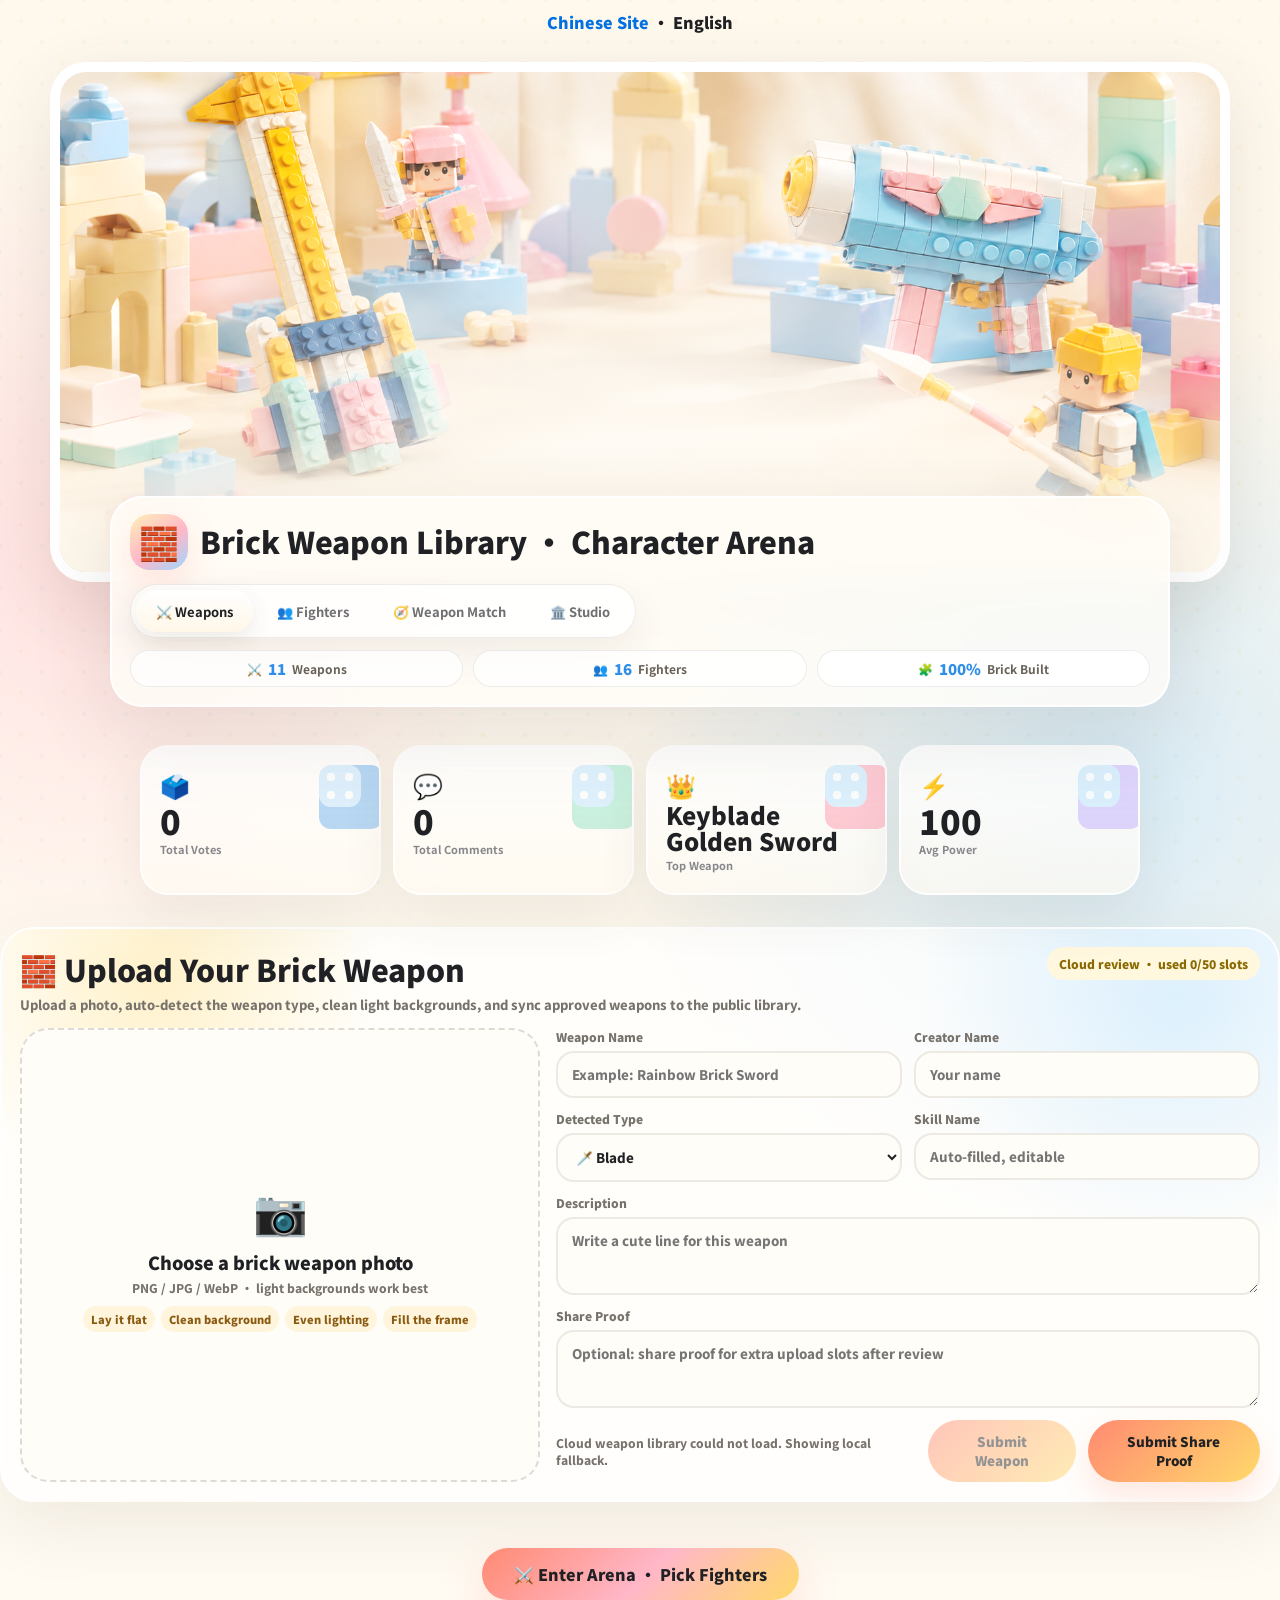
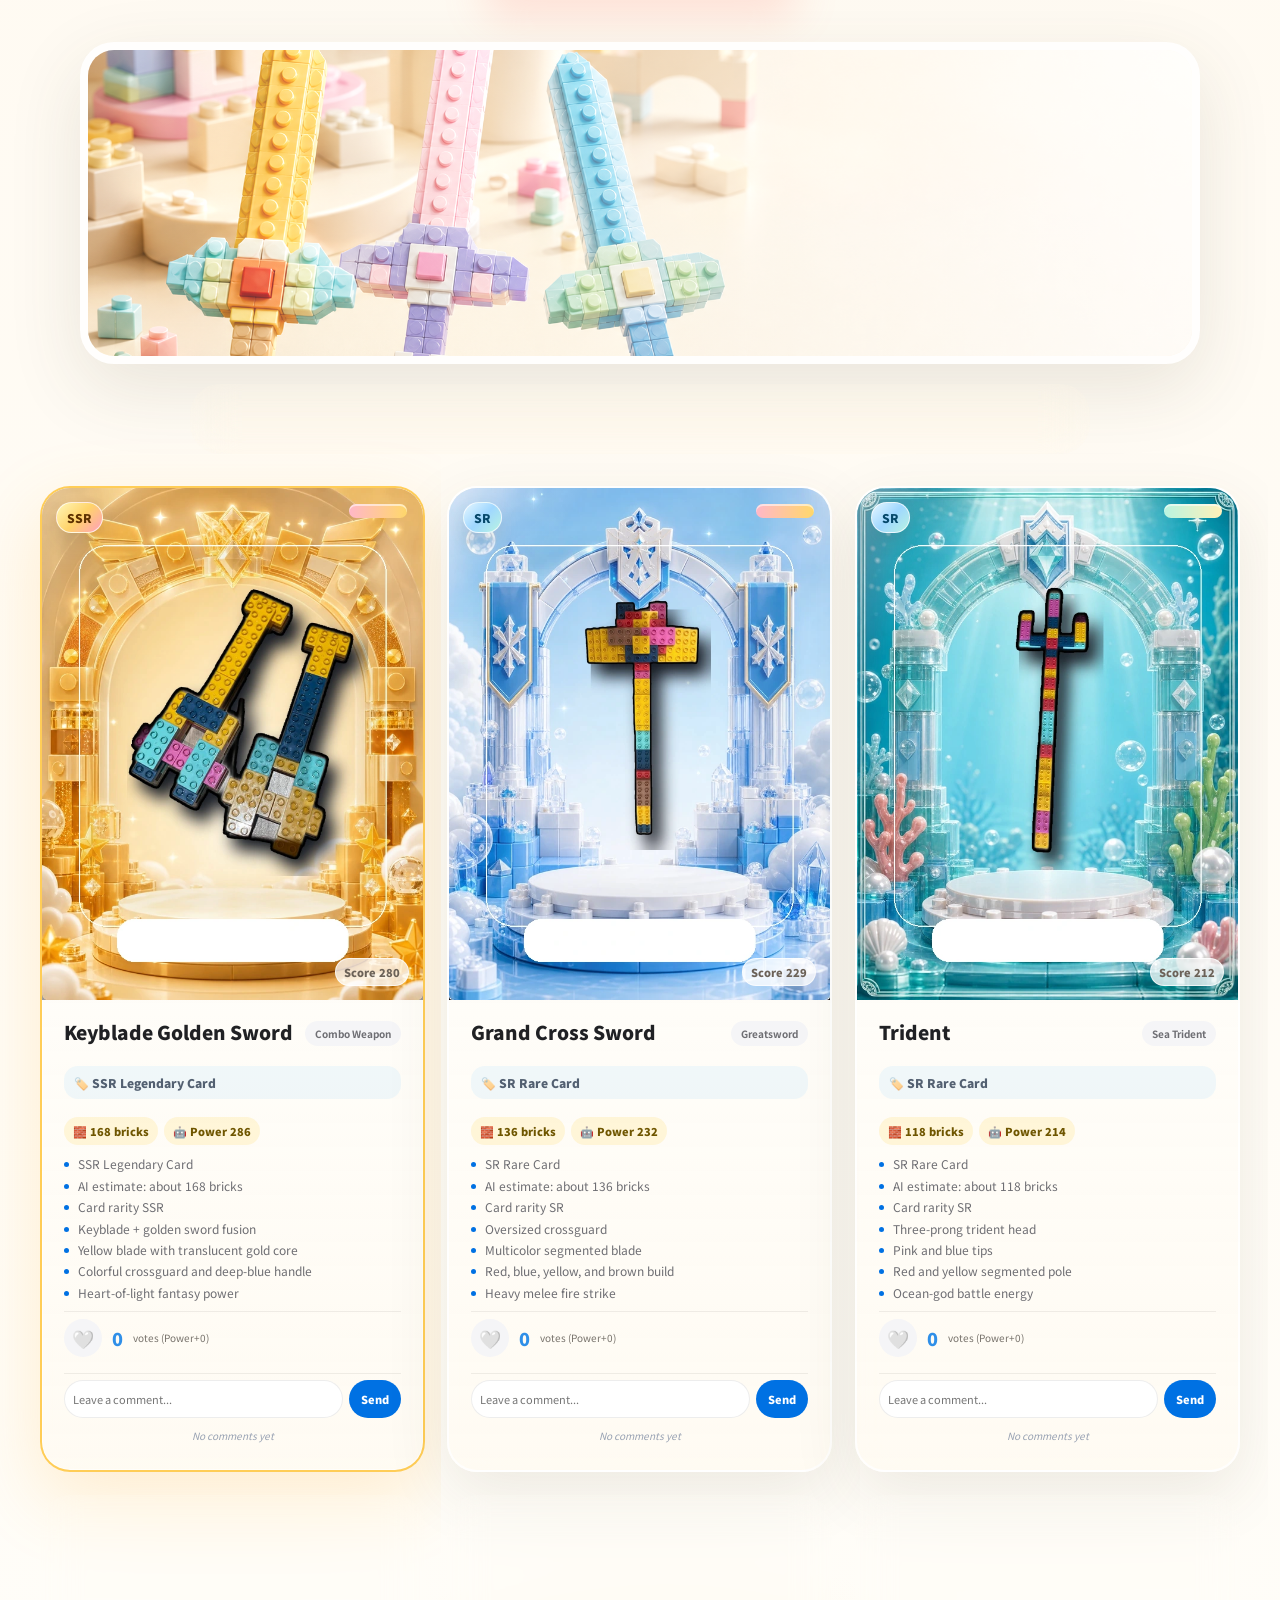
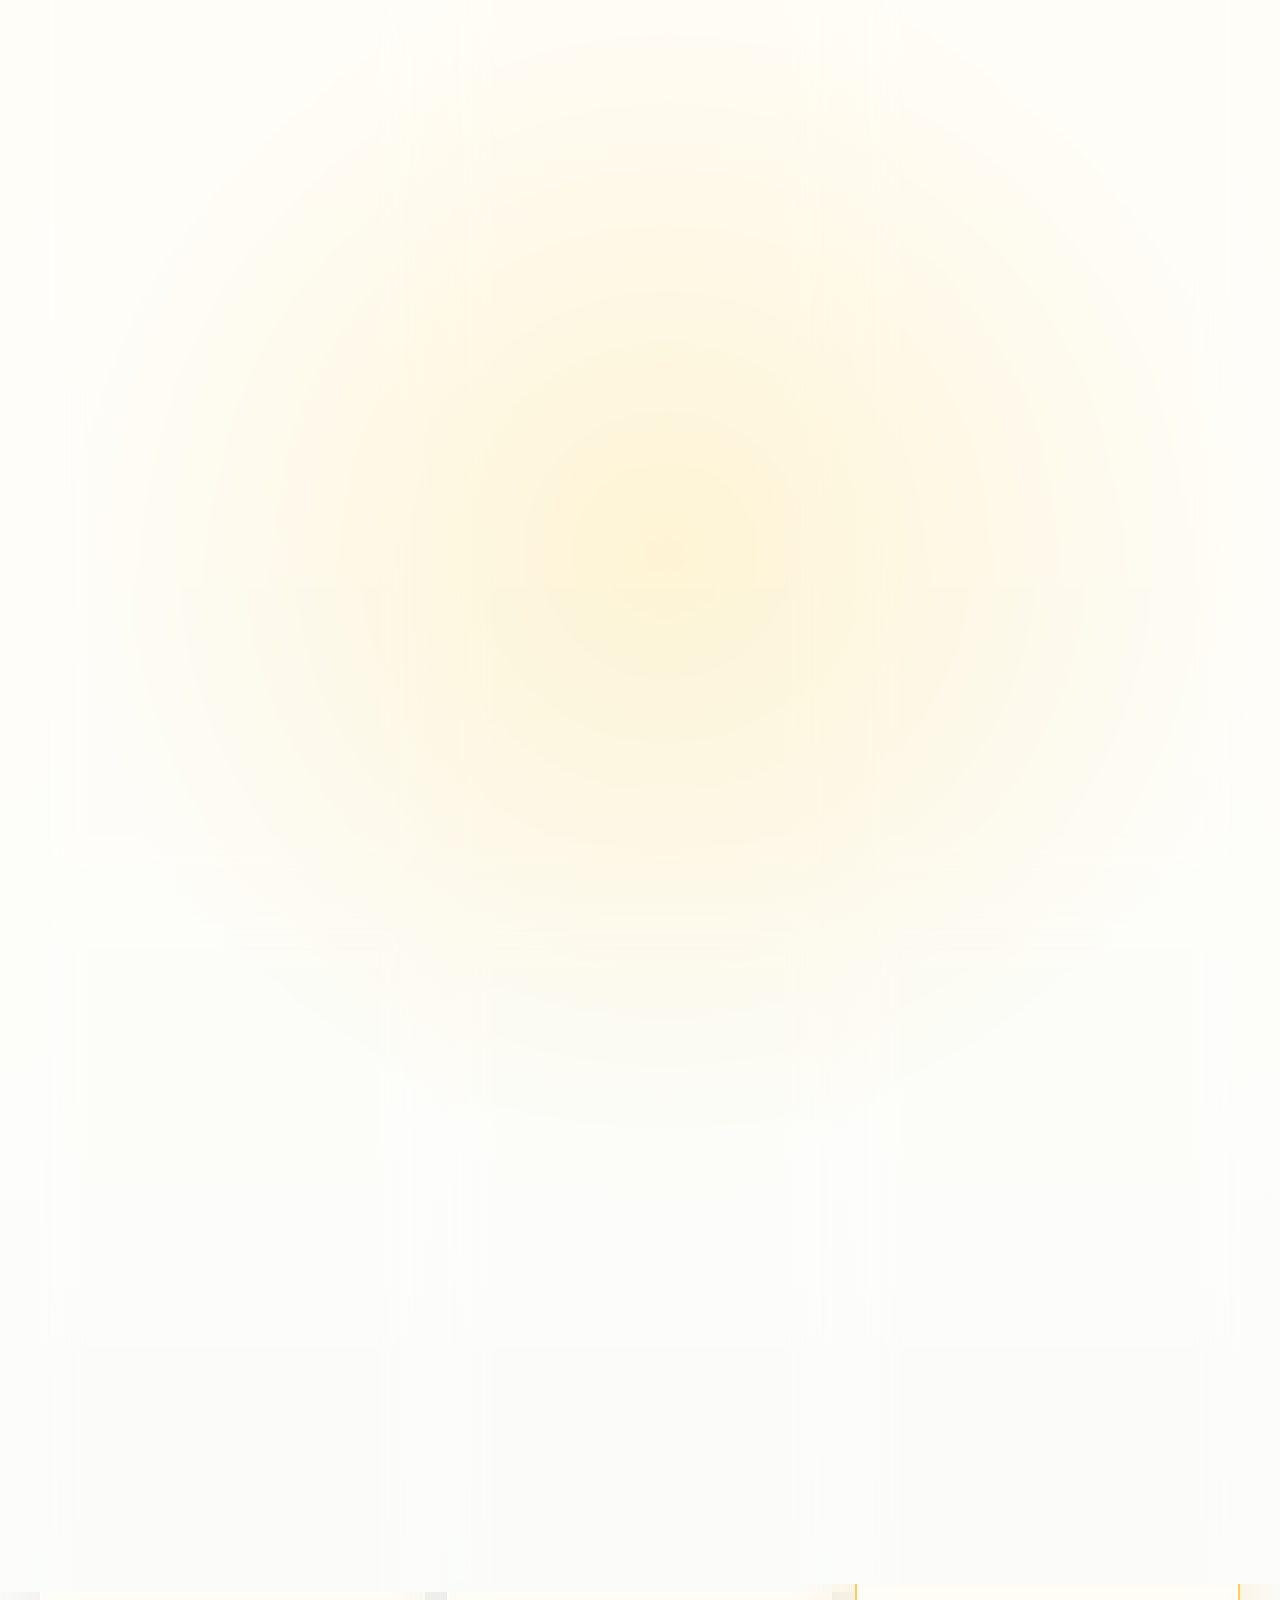
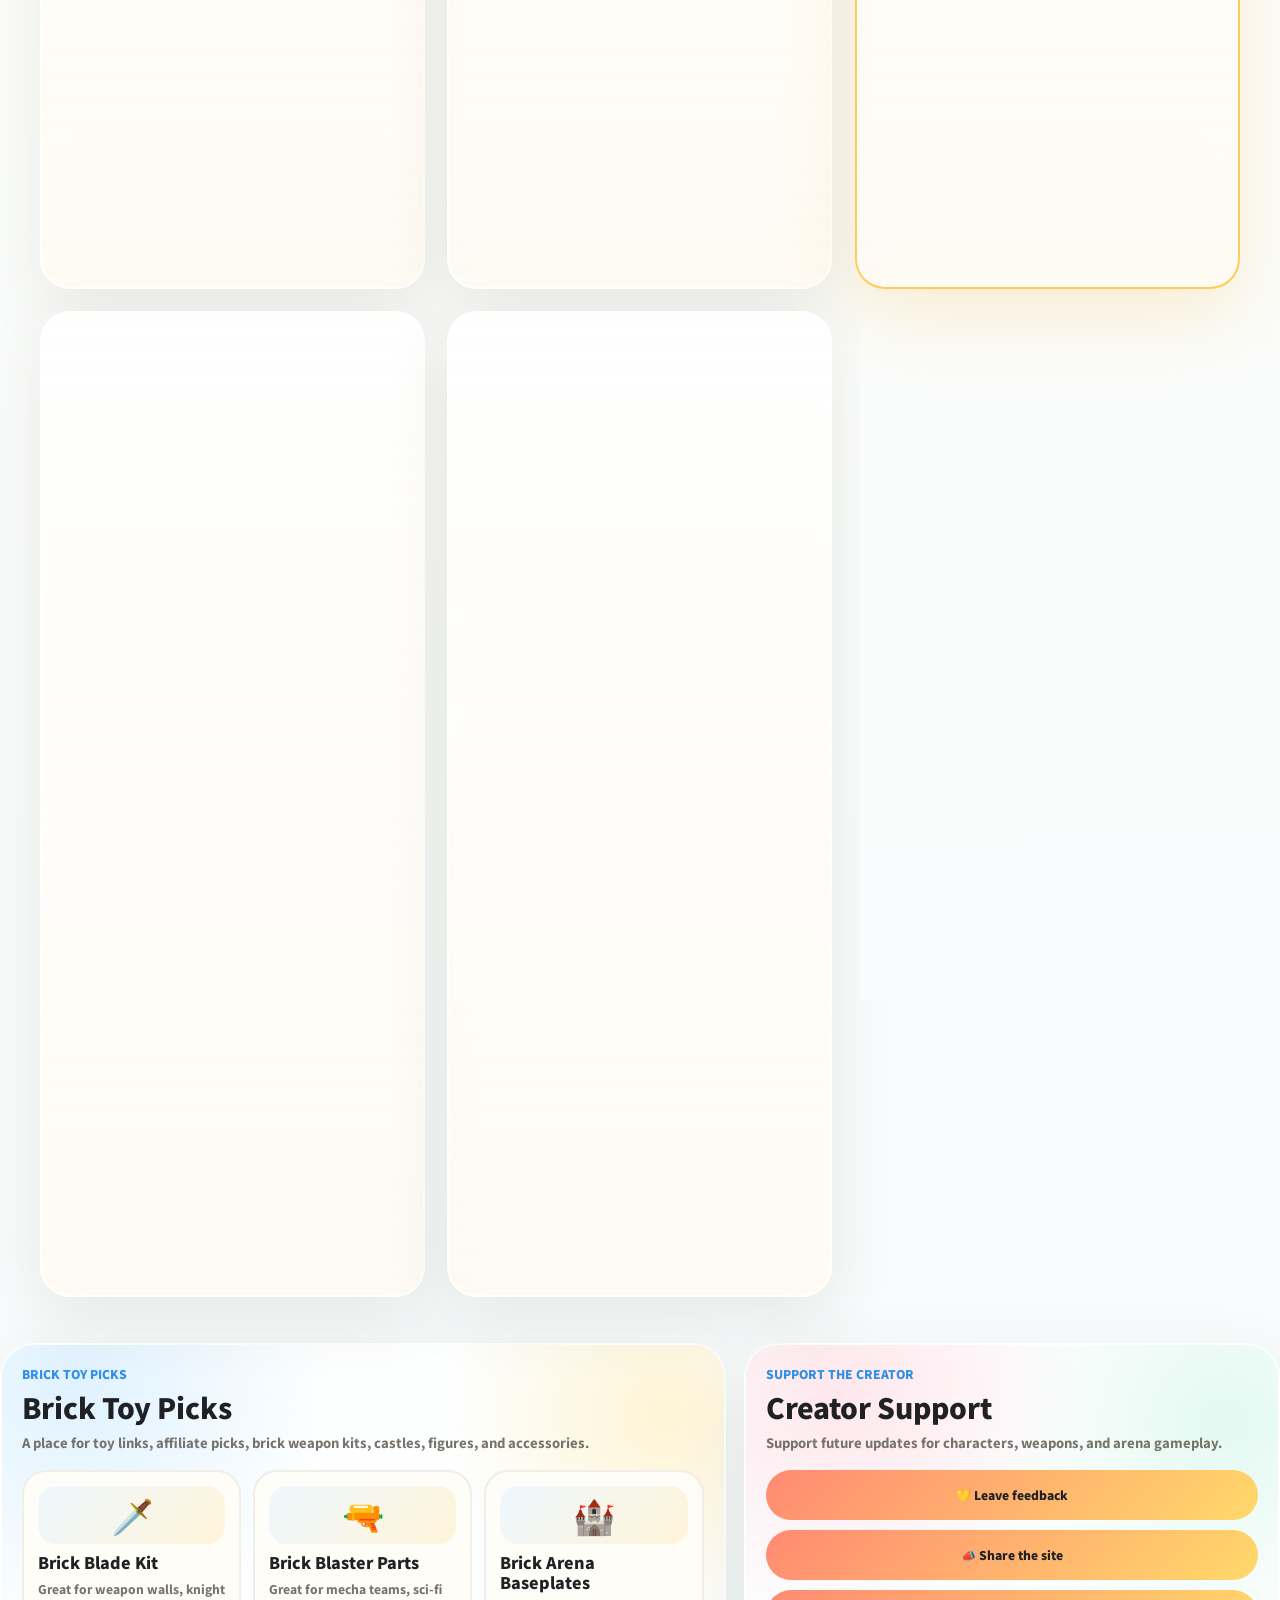
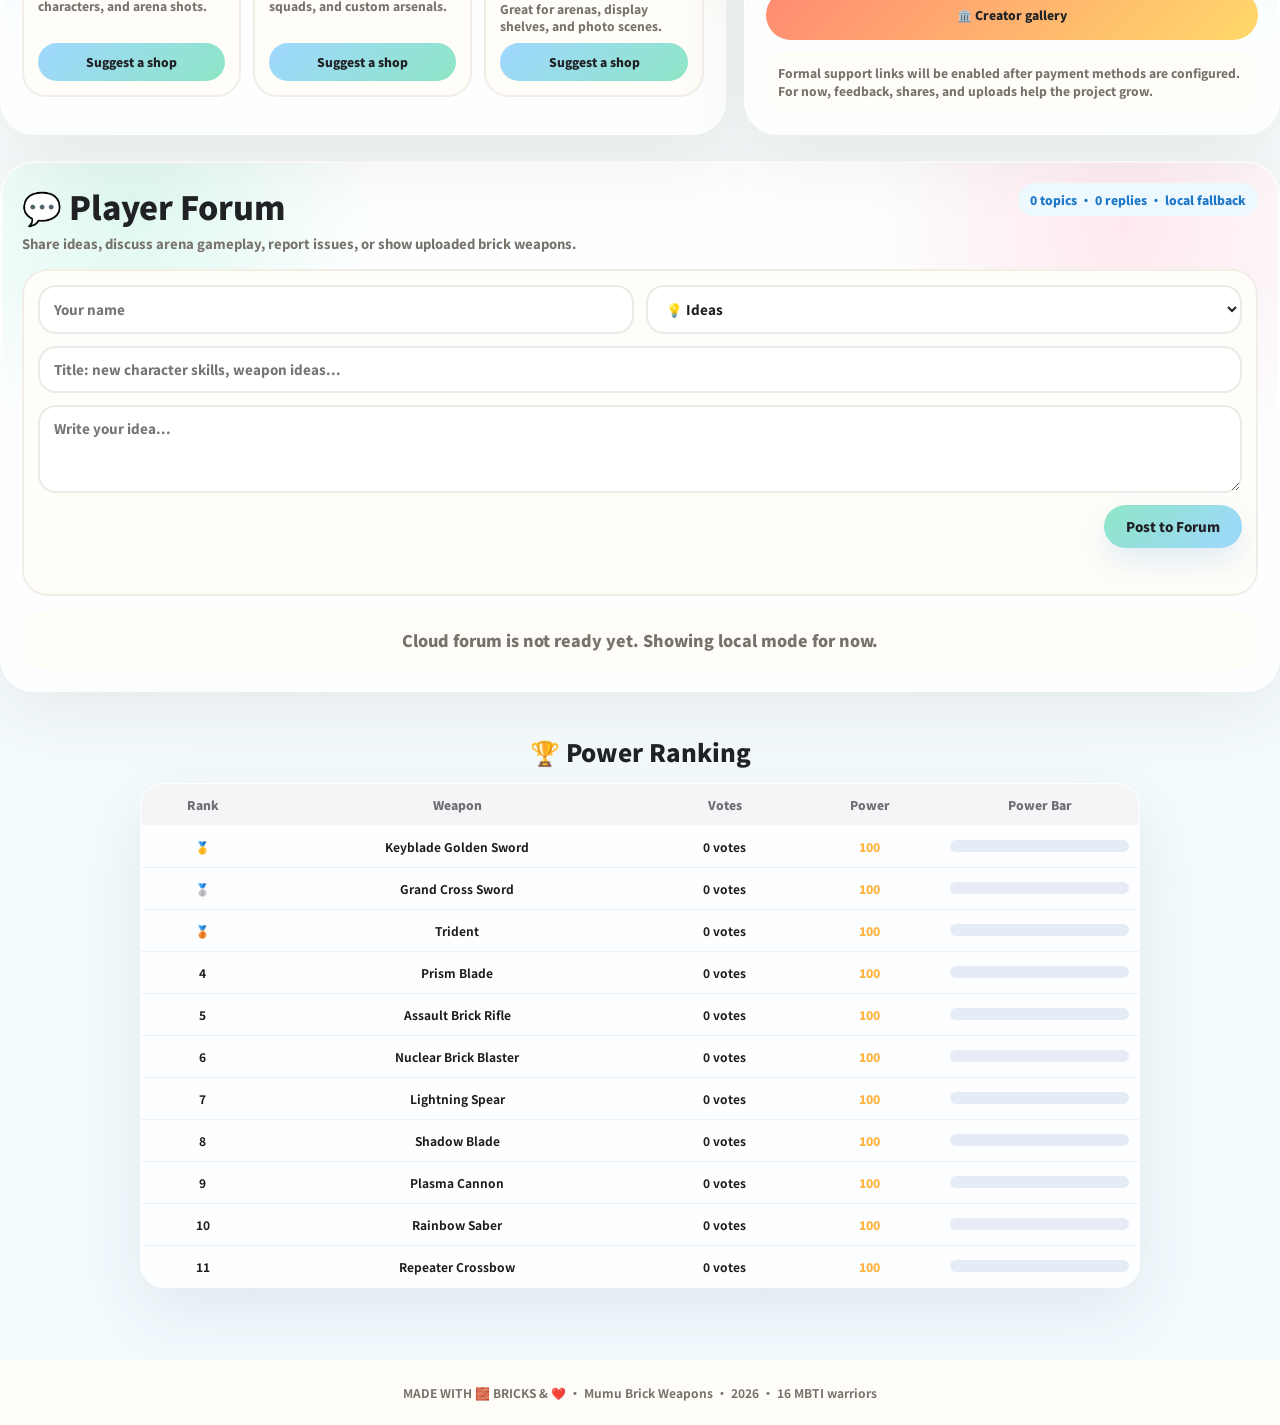
==== en/index.html @ 61227870 "Strengthen preflight and character labels" ====
<!DOCTYPE html>
<html lang="en">
<head>
<meta charset="UTF-8">
<meta name="viewport" content="width=device-width, initial-scale=1.0">
<meta name="description" content="Mumu Brick Weapon Library: cute brick weapons, MBTI fighters, voting, comments, uploads, forum, and toy arena battles.">
<meta name="theme-color" content="#fff8ed">
<title>Mumu Brick Weapons · Character Arena</title>
<style>
@import url('https://fonts.googleapis.com/css2?family=Noto+Sans+SC:wght@400;700;900&display=swap');
:root {
  --bg: #0a0a14;
  --bg2: #12122a;
  --gold: #ffd700;
  --gold2: #ffaa00;
  --red: #e74c3c;
  --blue: #3498db;
  --green: #2ecc71;
  --purple: #9b59b6;
  --orange: #e67e22;
  --teal: #1abc9c;
  --white: #f0f0f0;
  --gray: #888;
  --card-bg: rgba(20,20,50,0.85);
  --card-border: rgba(255,255,255,0.1);
  --brick: #c0392b;
  --brick-light: #e74c3c;
  --neon: 0 0 10px;
}
*{margin:0;padding:0;box-sizing:border-box}
body{font-family:'Noto Sans SC',-apple-system,sans-serif;background:var(--bg);color:var(--white);min-height:100vh;overflow-x:hidden}
body::before{content:'';position:fixed;inset:0;pointer-events:none;z-index:0;background:none;opacity:.12}

/* ===== PARTICLES ===== */
#particles{position:fixed;inset:0;pointer-events:none;z-index:0}
.particle{position:absolute;border-radius:50%;animation:floatUp linear infinite;opacity:0}
@keyframes floatUp{0%{transform:translateY(100vh) scale(0);opacity:0}10%{opacity:0.8}90%{opacity:0.2}100%{transform:translateY(-10vh) scale(1);opacity:0}}

/* ===== HERO BANNER ===== */
.hero-banner{position:relative;width:100%;height:clamp(180px,30vw,400px);overflow:hidden;z-index:5}
.hero-banner::before{content:'';position:absolute;inset:0;background:none;animation:heroZoom 20s ease-in-out infinite alternate}
@keyframes heroZoom{0%{transform:scale(1)}100%{transform:scale(1.05)}}
.hero-overlay{position:absolute;inset:0;background:linear-gradient(180deg,rgba(10,10,20,.3) 0%,rgba(10,10,20,.7) 70%,var(--bg) 100%);pointer-events:none}
.hero-glow{position:absolute;bottom:0;left:0;right:0;height:60px;background:linear-gradient(0deg,rgba(255,215,0,.15),transparent);pointer-events:none}

/* ===== HEADER ===== */
.header{position:relative;z-index:10;background:linear-gradient(180deg,rgba(10,10,20,.85),rgba(10,10,20,.7));border-bottom:3px solid var(--gold);padding:16px 20px 0;backdrop-filter:blur(16px);margin-top:-3px}
.header-top{display:flex;align-items:center;justify-content:space-between;flex-wrap:wrap;gap:12px;max-width:1200px;margin:0 auto}
.logo{display:flex;align-items:center;gap:10px}
.logo-icon{font-size:32px;animation:bounce 2s ease-in-out infinite}
@keyframes bounce{0%,100%{transform:translateY(0)}50%{transform:translateY(-6px)}}
.logo h1{font-size:clamp(18px,3vw,26px);font-weight:900;background:linear-gradient(135deg,var(--gold),#fff,var(--gold2));-webkit-background-clip:text;-webkit-text-fill-color:transparent;text-shadow:none;letter-spacing:1px}
.nav-tabs{display:flex;gap:4px}
.nav-tab{padding:8px 18px;border:2px solid transparent;border-radius:6px 6px 0 0;background:none;color:#888;font-family:inherit;font-weight:700;font-size:13px;cursor:pointer;transition:all .2s}
.nav-tab:hover{color:var(--white);border-color:rgba(255,255,255,.15)}
.nav-tab.active{color:var(--gold);border-color:var(--gold);border-bottom-color:transparent;background:rgba(255,215,0,.05)}

/* ===== STATS BAR ===== */
.stats-bar{display:flex;justify-content:center;gap:24px;padding:10px 20px 14px;flex-wrap:wrap;max-width:1200px;margin:0 auto}
.stat-item{display:flex;align-items:center;gap:6px;font-size:12px;font-weight:700;color:#aaa}
.stat-val{color:var(--gold);font-size:15px;font-weight:900}

/* ===== SECTION HEADERS ===== */
.section-header{text-align:center;padding:28px 20px 8px;position:relative;z-index:1}
.card-showcase.card-bg-art{
  background-position:center;
  background-size:cover;
  background-repeat:no-repeat;
}
.section-header h2{font-size:clamp(20px,3vw,28px);font-weight:900;color:var(--white);letter-spacing:2px}
.section-header .divider{width:60px;height:3px;background:var(--gold);margin:10px auto 0;border-radius:2px}
.section-header .sub{font-size:13px;color:#888;margin-top:6px}

/* ===== GRID LAYOUTS ===== */
.grid-container{display:grid;grid-template-columns:repeat(auto-fill,minmax(320px,1fr));gap:24px;padding:20px;max-width:1400px;margin:0 auto;position:relative;z-index:1}
.char-grid{grid-template-columns:repeat(auto-fill,minmax(200px,1fr));gap:16px;padding:20px;max-width:1400px;margin:0 auto;position:relative;z-index:1}

/* ===== WEAPON CARD ===== */
.weapon-card{background:var(--card-bg);border:1px solid var(--card-border);border-radius:12px;overflow:hidden;transition:all .3s;cursor:pointer;position:relative;backdrop-filter:blur(10px)}
.weapon-card:hover{transform:translateY(-6px);box-shadow:0 12px 40px rgba(0,0,0,.4),0 0 20px rgba(255,215,0,.1);border-color:rgba(255,215,0,.3)}
.weapon-card::before{content:'';position:absolute;inset:0;border-radius:12px;opacity:0;transition:opacity .4s;pointer-events:none;z-index:-1}
.weapon-card:hover::before{opacity:1}
.wc-glow-fire::before{box-shadow:0 0 40px rgba(255,100,0,.3)}
.wc-glow-ice::before{box-shadow:0 0 40px rgba(0,150,255,.3)}
.wc-glow-thunder::before{box-shadow:0 0 40px rgba(255,255,0,.3)}
.wc-glow-light::before{box-shadow:0 0 40px rgba(255,255,255,.25)}
.wc-glow-nuclear::before{box-shadow:0 0 40px rgba(0,255,100,.3)}
.wc-glow-plasma::before{box-shadow:0 0 40px rgba(0,255,100,.25)}
.wc-glow-dark::before{box-shadow:0 0 40px rgba(150,0,255,.3)}
.wc-glow-rainbow::before{box-shadow:0 0 40px rgba(255,0,0,.2),0 0 60px rgba(255,165,0,.2),0 0 80px rgba(0,255,0,.2)}

.card-showcase{background:linear-gradient(135deg,#0d0d2b,#141428,#0d0d2b);display:flex;align-items:center;justify-content:center;padding:24px;min-height:240px;position:relative;overflow:hidden}
.card-showcase img{max-width:140px;max-height:200px;object-fit:contain;filter:drop-shadow(0 0 15px rgba(255,255,255,.2));transition:all .4s;position:relative;z-index:2}
.weapon-card:hover .card-showcase img{filter:drop-shadow(0 0 25px rgba(255,215,0,.5)) brightness(1.15);transform:scale(1.05)}
.skill-fx{position:absolute;inset:0;pointer-events:none;z-index:3;opacity:0;transition:opacity .3s}
.weapon-card:hover .skill-fx{opacity:1}
.fx-slash{position:absolute;width:100px;height:6px;background:linear-gradient(90deg,transparent,#ff4444,#ffaa00,#ff4444,transparent);border-radius:3px;filter:blur(2px);top:45%;left:35%;animation:slashFX .6s ease-out infinite}
@keyframes slashFX{0%{opacity:0;transform:scaleX(0) rotate(-30deg)}50%{opacity:1;transform:scaleX(1.5) rotate(0deg)}100%{opacity:0;transform:scaleX(1) rotate(20deg)}}
.fx-bullet{position:absolute;width:25px;height:3px;background:linear-gradient(90deg,transparent,#ff4444,#fff);border-radius:2px;filter:blur(1px);top:48%;left:30%;animation:bulletFX .4s ease-out infinite}
@keyframes bulletFX{0%{opacity:1;transform:translateX(0)}100%{opacity:0;transform:translateX(100px)}}
.fx-wave{position:absolute;width:60px;height:60px;border:2px solid rgba(0,150,255,.5);border-radius:50%;top:40%;left:38%;animation:waveFX 1s ease-out infinite}
@keyframes waveFX{0%{opacity:.8;transform:scale(.3)}100%{opacity:0;transform:scale(2)}}
.fx-nuke{position:absolute;width:40px;height:40px;background:radial-gradient(circle,rgba(0,255,0,.6),transparent);border-radius:50%;top:42%;left:40%;animation:nukeFX 1.2s ease-out infinite}
@keyframes nukeFX{0%{opacity:1;transform:scale(.2)}100%{opacity:0;transform:scale(3.5)}}
.fx-lightning{position:absolute;width:2px;height:50px;background:linear-gradient(to bottom,#ff0,#fff);border-radius:1px;filter:blur(1px) drop-shadow(0 0 6px #ff0);top:30%;left:48%;animation:lightFX .3s ease-out infinite}
@keyframes lightFX{0%{opacity:0;transform:scaleY(0)}50%{opacity:1;transform:scaleY(1.3)}100%{opacity:0;transform:scaleY(.5) translateY(20px)}}

.card-info{padding:14px 16px;display:flex;flex-direction:column;gap:6px}
.card-name-row{display:flex;align-items:center;gap:8px}
.card-name{font-size:17px;font-weight:900;color:var(--white)}
.type-badge{font-size:10px;padding:2px 8px;border-radius:4px;font-weight:700;border:1px solid rgba(255,255,255,.15)}
.badge-sword{background:rgba(231,76,60,.2);color:#e74c3c}
.badge-gun{background:rgba(52,152,219,.2);color:#3498db}
.badge-spear{background:rgba(230,126,34,.2);color:#e67e22}
.card-features{list-style:none;display:flex;flex-direction:column;gap:2px}
.card-features li{font-size:11px;color:#999;padding-left:14px;position:relative}
.card-features li::before{content:'◆';position:absolute;left:0;color:var(--gold);font-size:6px;top:4px}

.vote-section{display:flex;align-items:center;gap:10px;padding:6px 0;border-top:1px solid rgba(255,255,255,.06)}
.vote-btn{width:38px;height:38px;border:2px solid rgba(255,255,255,.2);background:rgba(255,255,255,.03);border-radius:8px;cursor:pointer;font-size:18px;display:flex;align-items:center;justify-content:center;transition:all .2s}
.vote-btn:hover{background:rgba(231,76,60,.3);border-color:#e74c3c;transform:scale(1.1)}
.vote-btn.voted{background:rgba(231,76,60,.4);border-color:#e74c3c}
.vote-count{font-weight:900;font-size:18px;color:var(--gold)}
.vote-label{font-size:10px;color:#666}
.comment-section{display:flex;flex-direction:column;gap:5px;border-top:1px solid rgba(255,255,255,.06);padding-top:6px}
.comment-input-wrap{display:flex;gap:6px}
.comment-input{flex:1;padding:5px 8px;background:rgba(255,255,255,.05);border:1px solid rgba(255,255,255,.1);border-radius:6px;color:var(--white);font-family:inherit;font-size:11px;outline:none}
.comment-input:focus{border-color:var(--gold)}
.comment-submit{padding:5px 12px;background:var(--gold);border:none;border-radius:6px;cursor:pointer;font-weight:900;font-size:11px;font-family:inherit;color:#1a1a1a}
.comment-submit:hover{background:#ffe44d}
.comment-list{max-height:80px;overflow-y:auto;display:flex;flex-direction:column;gap:3px}
.comment-item{font-size:10px;padding:3px 7px;background:rgba(255,255,255,.03);border-radius:4px;color:#aaa;line-height:1.4}
.no-comments{font-size:10px;color:#444;text-align:center;padding:5px;font-style:italic}

/* ===== CHARACTER CARD ===== */
.char-card{background:var(--card-bg);border:1px solid var(--card-border);border-radius:12px;padding:0;overflow:hidden;transition:all .3s;cursor:pointer;position:relative;backdrop-filter:blur(10px);display:flex;flex-direction:column;align-items:center}
.char-card:hover{transform:translateY(-6px);box-shadow:0 12px 40px rgba(0,0,0,.4);border-color:var(--gold)}
.char-card.selected{border-color:var(--gold);box-shadow:0 0 20px rgba(255,215,0,.3);background:rgba(30,30,60,.9)}
.char-card .char-avatar{width:100%;padding:20px 16px 12px;display:flex;align-items:center;justify-content:center;background:linear-gradient(180deg,rgba(255,255,255,.02),transparent)}
.char-card .char-avatar svg{width:90px;height:110px;filter:drop-shadow(0 4px 12px rgba(0,0,0,.5))}
.char-card .char-info{padding:0 14px 14px;text-align:center;width:100%}
.char-card .char-name{font-size:16px;font-weight:900;color:var(--white)}
.char-card .char-type{font-size:10px;color:var(--gold);font-weight:700;margin-top:2px}
.char-card .char-trait{font-size:10px;color:#888;margin-top:4px;line-height:1.4}
.char-card .char-stats{display:flex;gap:8px;justify-content:center;margin-top:8px}
.char-stat-mini{font-size:10px;color:#aaa;background:rgba(255,255,255,.03);padding:2px 8px;border-radius:4px}

/* ===== SELECTION OVERLAY ===== */
.selection-overlay{display:none;position:fixed;inset:0;background:rgba(0,0,0,.92);z-index:200;flex-direction:column;align-items:center;padding:20px;overflow-y:auto}
.selection-overlay.active{display:flex}
.sel-header{text-align:center;padding:30px 0 20px}
.sel-header h2{font-size:clamp(22px,4vw,32px);font-weight:900;color:var(--gold);letter-spacing:3px}
.sel-header p{color:#888;font-size:13px;margin-top:6px}
.sel-grid{display:grid;grid-template-columns:repeat(4,1fr);gap:14px;max-width:900px;width:100%;margin:0 auto}
.sel-char-card{background:rgba(20,20,50,.8);border:2px solid rgba(255,255,255,.08);border-radius:10px;padding:14px 10px;text-align:center;cursor:pointer;transition:all .25s;display:flex;flex-direction:column;align-items:center;gap:6px}
.sel-char-card:hover{border-color:rgba(255,215,0,.5);background:rgba(30,30,60,.9);transform:scale(1.03)}
.sel-char-card.picked{border-color:var(--gold);box-shadow:0 0 15px rgba(255,215,0,.25);background:rgba(40,40,70,.95);position:relative}
.sel-char-card.picked::after{content:'✓';position:absolute;top:6px;right:8px;color:var(--gold);font-size:18px;font-weight:900}
.sel-char-card.p1{border-color:#e74c3c;box-shadow:0 0 15px rgba(231,76,60,.3)}
.sel-char-card.p2{border-color:#3498db;box-shadow:0 0 15px rgba(52,152,219,.3)}
.sel-char-card svg{width:60px;height:75px}
.sel-char-name{font-size:13px;font-weight:900;color:var(--white)}
.sel-char-type{font-size:9px;color:var(--gold)}
.sel-selected{display:flex;gap:20px;align-items:center;justify-content:center;padding:20px;flex-wrap:wrap}
.sel-pick{display:flex;flex-direction:column;align-items:center;gap:6px;padding:12px 20px;background:rgba(20,20,50,.8);border:2px dashed rgba(255,255,255,.1);border-radius:10px;min-width:130px}
.sel-pick.filled{border-style:solid;border-color:var(--gold)}
.sel-pick .pick-label{font-size:11px;color:#888;font-weight:700}
.sel-pick .pick-name{font-size:15px;font-weight:900;color:var(--gold)}
.battle-start-btn{padding:14px 40px;background:linear-gradient(135deg,#e74c3c,#c0392b);color:#fff;border:2px solid var(--gold);border-radius:10px;font-family:inherit;font-weight:900;font-size:16px;cursor:pointer;letter-spacing:2px;transition:all .3s;display:none;margin:16px 0}
.battle-start-btn:hover{transform:scale(1.05);box-shadow:0 0 30px rgba(231,76,60,.4)}
.battle-start-btn.ready{display:inline-block;animation:pulseBtn 2s ease-in-out infinite}
@keyframes pulseBtn{0%,100%{box-shadow:0 0 10px rgba(231,76,60,.3)}50%{box-shadow:0 0 30px rgba(231,76,60,.6)}}

/* ===== ARENA ===== */
.arena{display:none;position:fixed;inset:0;background:none center/cover no-repeat;z-index:300;flex-direction:column;align-items:center;justify-content:center;padding:20px}
.arena.active{display:flex}
.arena-close{position:absolute;top:16px;right:24px;font-size:36px;color:#fff;cursor:pointer;z-index:301;font-weight:900;opacity:.6;transition:opacity .2s;background:transparent;border:0;padding:4px;line-height:1}
.arena-close:hover{opacity:1}
.arena-ground{position:absolute;bottom:0;left:0;right:0;height:35%;background:linear-gradient(0deg,rgba(30,30,10,.4),transparent);pointer-events:none}
.arena-ground::before{content:'';position:absolute;bottom:0;left:0;right:0;height:2px;background:linear-gradient(90deg,transparent,rgba(255,215,0,.3),transparent)}
.arena-title{font-size:clamp(20px,3vw,28px);font-weight:900;color:var(--gold);letter-spacing:3px;margin-bottom:30px;text-shadow:0 0 20px rgba(255,215,0,.3)}
.arena-fighters{display:flex;align-items:flex-end;gap:50px;position:relative;z-index:2;margin-bottom:20px}
.fighter{display:flex;flex-direction:column;align-items:center;gap:8px;width:180px}
.fighter-body{position:relative;width:140px;height:200px;display:flex;align-items:center;justify-content:center}
.fighter-body svg.char-figure{position:absolute;width:100px;height:130px;z-index:2;bottom:0;transition:transform .3s}
.fighter-body img.weapon-img{position:absolute;width:70px;height:auto;z-index:3;bottom:30px;right:-10px;filter:drop-shadow(0 0 8px rgba(255,255,255,.3));transition:transform .3s}
.fighter-body.attacking svg.char-figure{animation:atkSwing .4s ease-out}
.fighter-body.attacking img.weapon-img{animation:atkWeapon .4s ease-out}
.fighter-body.hit svg.char-figure{animation:hitShake .3s ease-out}
@keyframes atkSwing{0%{transform:translateX(0) rotate(0)}30%{transform:translateX(20px) rotate(-10deg)}100%{transform:translateX(0) rotate(0)}}
@keyframes atkWeapon{0%{transform:rotate(0)}30%{transform:rotate(-30deg) scale(1.2)}100%{transform:rotate(0) scale(1)}}
@keyframes hitShake{0%{transform:translateX(0)}25%{transform:translateX(-8px)}50%{transform:translateX(8px)}75%{transform:translateX(-4px)}100%{transform:translateX(0)}}
.fighter-name{font-size:14px;font-weight:900;color:var(--white)}
.fighter-sub{font-size:10px;color:var(--gold)}
.hp-wrap{width:160px;height:12px;background:rgba(0,0,0,.6);border:1px solid rgba(255,255,255,.2);border-radius:6px;overflow:hidden;position:relative}
.hp-bar{height:100%;background:linear-gradient(90deg,#e74c3c,#ff6b35,#ffa500);transition:width .3s;width:100%;border-radius:6px}
.hp-text{font-size:10px;color:#aaa;text-align:center;margin-top:2px}
.arena-vs{font-size:40px;font-weight:900;color:var(--red);text-shadow:0 0 20px rgba(231,76,60,.5);animation:vsPulse .6s ease-in-out infinite alternate}
@keyframes vsPulse{0%{transform:scale(1)}100%{transform:scale(1.15)}}
.arena-log{color:#aaa;font-size:12px;text-align:center;min-height:36px;max-width:500px;line-height:1.6;margin:6px 0;position:relative;z-index:2}
.battle-quote{color:var(--gold);font-style:italic}
.arena-special{position:absolute;inset:0;pointer-events:none;z-index:302;display:flex;align-items:center;justify-content:center;font-size:clamp(40px,8vw,70px);font-weight:900;opacity:0;transition:opacity .2s;color:var(--gold);text-shadow:0 0 30px rgba(255,215,0,.8)}
.arena-special.show{opacity:1;animation:specialPop .8s ease-out forwards}
@keyframes specialPop{0%{opacity:0;transform:scale(.3)}30%{opacity:1;transform:scale(1.3)}100%{opacity:0;transform:scale(1.6) translateY(-40px)}}
.arena-result{font-size:22px;font-weight:900;text-align:center;margin:10px 0;position:relative;z-index:2}
.arena-again{padding:10px 28px;background:var(--gold);border:2px solid #fff;border-radius:8px;font-family:inherit;font-weight:900;font-size:14px;cursor:pointer;display:none;position:relative;z-index:2;color:#1a1a1a}
.arena-again:hover{background:#ffe44d;transform:scale(1.05)}

/* ===== MODAL ===== */
.modal-overlay{display:none;position:fixed;inset:0;background:rgba(0,0,0,.9);z-index:250;align-items:center;justify-content:center;padding:20px}
.modal-overlay.active{display:flex}
.modal-close{position:absolute;top:16px;right:24px;font-size:40px;color:#fff;cursor:pointer;z-index:251;font-weight:900;opacity:.6;background:transparent;border:0;padding:4px;line-height:1}
.modal-close:hover{opacity:1}
.modal-content{background:var(--card-bg);border:1px solid rgba(255,255,255,.15);border-radius:16px;max-width:650px;width:100%;max-height:90vh;overflow-y:auto;display:flex;flex-direction:column;backdrop-filter:blur(20px)}
.modal-img-wrap{background:linear-gradient(135deg,#0d0d2b,#141428);display:flex;align-items:center;justify-content:center;padding:24px}
.modal-img-wrap img{max-width:180px;max-height:280px;object-fit:contain;filter:drop-shadow(0 0 20px rgba(255,255,255,.3))}
.modal-info{padding:20px;display:flex;flex-direction:column;gap:10px}
.modal-name{font-size:22px;font-weight:900;color:var(--white)}
.modal-desc{font-size:13px;color:#aaa;line-height:1.6}
.modal-stats{display:grid;grid-template-columns:1fr 1fr;gap:10px}
.modal-stat{background:rgba(255,255,255,.03);padding:10px;border-radius:8px;text-align:center;border:1px solid rgba(255,255,255,.05)}
.modal-stat-val{font-size:20px;font-weight:900;color:var(--gold)}
.modal-stat-label{font-size:10px;color:#888;font-weight:700}

/* ===== LEADERBOARD ===== */
.lb-wrap{max-width:900px;margin:0 auto;padding:0 20px 24px;position:relative;z-index:1}
.lb-title{text-align:center;font-size:20px;font-weight:900;color:var(--white);margin-bottom:12px}
.lb-table{width:100%;border-collapse:collapse;background:rgba(20,20,50,.6);border-radius:10px;overflow:hidden;border:1px solid rgba(255,255,255,.08)}
.lb-table th{background:rgba(255,215,0,.1);padding:10px;font-size:12px;font-weight:900;color:var(--gold);border-bottom:1px solid rgba(255,255,255,.08)}
.lb-table td{padding:9px 10px;font-size:12px;font-weight:700;border-bottom:1px solid rgba(255,255,255,.04);text-align:center;color:#ccc}
.lb-table tr:hover{background:rgba(255,215,0,.05)}
.lb-rank{font-size:18px}
.lb-bar-wrap{background:rgba(255,255,255,.05);border-radius:8px;height:12px;overflow:hidden}
.lb-bar{height:100%;background:linear-gradient(90deg,var(--gold),#ff6b35);border-radius:8px;transition:width .5s}

/* ===== DASHBOARD ===== */
.dashboard{display:flex;justify-content:center;gap:16px;padding:0 20px 10px;flex-wrap:wrap;max-width:800px;margin:0 auto;position:relative;z-index:1}
.dash-card{background:rgba(20,20,50,.6);border:1px solid rgba(255,255,255,.06);border-radius:10px;padding:12px 16px;text-align:center;min-width:90px;flex:1;transition:all .2s}
.dash-card:hover{transform:translateY(-3px);border-color:rgba(255,215,0,.2)}
.dash-num{font-size:24px;font-weight:900;color:var(--gold)}
.dash-label{font-size:10px;color:#888;font-weight:700;margin-top:2px}
.dash-icon{font-size:20px}
/* Panels */ .panel{display:none}.panel.active{display:block}

/* ===== FILTER BAR ===== */
.filter-bar{display:flex;justify-content:center;gap:8px;padding:0 20px 12px;flex-wrap:wrap;position:relative;z-index:1}
.filter-btn{padding:6px 16px;border:1px solid rgba(255,255,255,.15);background:rgba(255,255,255,.03);color:#aaa;font-family:inherit;font-weight:700;font-size:12px;cursor:pointer;border-radius:6px;transition:all .2s}
.filter-btn:hover{background:rgba(255,215,0,.1);color:var(--white);border-color:rgba(255,215,0,.3)}
.filter-btn.active{background:rgba(255,215,0,.15);color:var(--gold);border-color:var(--gold)}

.cat-banner{width:100%;max-width:1100px;margin:0 auto 8px;position:relative;z-index:1;display:block;border-radius:8px;overflow:hidden;box-shadow:0 4px 24px rgba(0,0,0,.5);border:1px solid rgba(255,255,255,.08)}
.cat-banner img{width:100%;display:block}
.cat-banner-placeholder{width:100%;aspect-ratio:4/1;display:flex;align-items:center;justify-content:center;background:linear-gradient(135deg,rgba(10,10,20,.9),rgba(20,10,30,.9));border:1px solid rgba(255,255,255,.08);border-radius:8px;font-size:24px;font-weight:900;color:rgba(255,255,255,.15);letter-spacing:8px;text-shadow:0 0 30px rgba(128,0,255,.3)}
.char-banner{width:100%;max-width:1100px;margin:0 auto 16px;position:relative;z-index:1;border-radius:8px;overflow:hidden;box-shadow:0 4px 24px rgba(0,0,0,.5);border:1px solid rgba(255,255,255,.08)}
.char-banner img{width:100%;display:block}
.footer{text-align:center;padding:24px;color:#555;font-size:12px;font-weight:700;border-top:1px solid rgba(255,255,255,.05);margin-top:20px;position:relative;z-index:1}
/* ===== POLISH PASS ===== */
html{scroll-behavior:smooth}
body{background:
  radial-gradient(circle at 18% 8%,rgba(231,76,60,.16),transparent 28rem),
  radial-gradient(circle at 85% 16%,rgba(26,188,156,.12),transparent 30rem),
  linear-gradient(180deg,#080812 0%,#101222 45%,#090912 100%)}
.header{position:sticky;top:0;box-shadow:0 12px 40px rgba(0,0,0,.35)}
.nav-tabs{background:rgba(255,255,255,.04);border:1px solid rgba(255,255,255,.08);border-radius:8px;padding:4px}
.nav-tab{border-radius:6px;border:0}
.nav-tab.active{background:linear-gradient(135deg,rgba(255,215,0,.2),rgba(255,170,0,.08));border:0;box-shadow:inset 0 0 0 1px rgba(255,215,0,.55)}
.dashboard{max-width:1100px;padding-top:18px}
.dash-card,.weapon-card,.char-card,.lb-table,.modal-content,.sel-char-card,.sel-pick{box-shadow:0 14px 36px rgba(0,0,0,.24)}
.dash-card{min-width:150px;background:linear-gradient(180deg,rgba(255,255,255,.07),rgba(255,255,255,.025));border-color:rgba(255,255,255,.1)}
.dash-num{line-height:1.1;overflow-wrap:anywhere}
#topWeapon{font-size:clamp(16px,2.2vw,22px)}
.battle-start-btn,.arena-again,.comment-submit{box-shadow:0 8px 24px rgba(231,76,60,.22)}
.cat-banner,.char-banner{margin-top:8px;margin-bottom:18px}
.cat-banner img,.char-banner img{aspect-ratio:4/1;object-fit:cover}
.filter-bar{position:sticky;top:101px;padding:10px 20px;background:rgba(10,10,20,.72);backdrop-filter:blur(14px);border-block:1px solid rgba(255,255,255,.06)}
.filter-btn{min-height:36px;padding:8px 18px;border-radius:8px}
.grid-container{grid-template-columns:repeat(auto-fit,minmax(280px,1fr));gap:18px;padding-top:18px}
.weapon-card{border-radius:8px;background:linear-gradient(180deg,rgba(27,28,62,.9),rgba(15,16,34,.92));content-visibility:auto;contain-intrinsic-size:420px}
.weapon-card::before{border-radius:8px}
.card-showcase{min-height:220px;background:
  radial-gradient(circle at 50% 48%,rgba(255,255,255,.08),transparent 7rem),
  linear-gradient(135deg,#11142f,#191b38 48%,#0b0d1c)}
.card-info{gap:10px}
.card-name-row{align-items:flex-start;justify-content:space-between}
.card-name{line-height:1.25}
.type-badge{flex:0 0 auto;margin-top:1px}
.card-features{gap:4px}
.card-features li{line-height:1.45}
.vote-section{min-height:52px}
.comment-input,.comment-submit{min-height:34px}
.lb-wrap{max-width:1100px;padding-top:6px}
.lb-table th,.lb-table td{padding:12px 10px}
.modal-content{border-radius:8px;overflow:hidden}
.modal-img-wrap{min-height:260px}
.selection-overlay{background:radial-gradient(circle at top,rgba(52,152,219,.18),transparent 28rem),rgba(0,0,0,.93)}
.arena{padding:24px;overflow-y:auto}
.arena-title{text-align:center}
.arena-log{background:rgba(0,0,0,.28);border:1px solid rgba(255,255,255,.08);border-radius:8px;padding:10px 14px}
@media(max-width:768px){
  .hero-banner{height:clamp(150px,42vw,240px)}
  .header{padding:12px 14px 0}
  .header-top{justify-content:center;text-align:center}
  .logo{width:100%;justify-content:center}
  .nav-tabs{width:100%;display:grid;grid-template-columns:1fr 1fr}
  .nav-tab{padding:10px 8px}
  .stats-bar{gap:10px;padding:10px 8px 12px}
  .stat-item{font-size:11px}
  .dashboard{display:grid;grid-template-columns:repeat(2,minmax(0,1fr));gap:10px;padding:14px 12px 8px}
  .dash-card{min-width:0;padding:12px 10px}
  .dash-num{font-size:20px}
  .filter-bar{top:126px;gap:6px;padding:8px 10px}
  .filter-btn{flex:1 1 calc(50% - 6px);padding:8px 10px}
  .cat-banner,.char-banner{border-radius:0;border-inline:0}
  .grid-container{grid-template-columns:1fr;padding:12px;gap:14px}
  .card-showcase{min-height:190px}
  .char-grid{grid-template-columns:repeat(2,1fr);padding:12px;gap:10px}
  .char-card .char-stats{gap:4px;flex-wrap:wrap}
  .sel-grid{grid-template-columns:repeat(2,1fr)}
  .sel-selected{gap:10px;padding:12px 0}
  .sel-pick{min-width:120px;padding:10px 12px}
  .arena-fighters{gap:12px;align-items:center}
  .arena-vs{font-size:28px}
  .fighter{width:116px}
  .fighter-body{width:104px;height:142px}
  .fighter-body svg.char-figure{width:76px;height:100px}
  .fighter-body img.weapon-img{width:54px;right:-2px}
  .hp-wrap{width:112px}
  .modal-overlay{padding:10px}
  .modal-stats{grid-template-columns:1fr}
  .lb-wrap{padding:0 10px 20px;overflow-x:auto}
  .lb-table{min-width:620px}
}
@media(max-width:420px){
  .dashboard{grid-template-columns:1fr 1fr}
  .char-grid{grid-template-columns:1fr}
  .arena-fighters{width:100%;justify-content:space-between}
  .arena-vs{position:absolute;top:50%;left:50%;transform:translate(-50%,-50%);opacity:.35}
}
@media(prefers-reduced-motion:reduce){
  *,*::before,*::after{animation-duration:.01ms!important;animation-iteration-count:1!important;scroll-behavior:auto!important;transition-duration:.01ms!important}
}

/* ===== 2026 BRICK WORKSHOP REDESIGN ===== */
:root{
  --bg:#eef3ff;
  --bg2:#ffffff;
  --ink:#172033;
  --muted:#667085;
  --line:#d7deeb;
  --panel:#ffffff;
  --panel-soft:#f7f9fe;
  --toy-red:#ef3e3e;
  --toy-blue:#1976d2;
  --toy-yellow:#ffd431;
  --toy-green:#19a974;
  --toy-purple:#8d5cf6;
  --gold:#f0b90b;
  --gold2:#ffcf33;
  --white:#172033;
  --gray:#667085;
  --card-bg:#ffffff;
  --card-border:#d7deeb;
}
body{
  color:var(--ink);
  background:
    radial-gradient(circle at 12% 8%,rgba(239,62,62,.18),transparent 18rem),
    radial-gradient(circle at 88% 14%,rgba(25,118,210,.18),transparent 20rem),
    linear-gradient(135deg,rgba(255,212,49,.14) 0 12%,transparent 12% 100%),
    linear-gradient(180deg,#f8fbff 0%,#eef3ff 50%,#f4f7ff 100%);
}
body::before{
  opacity:.06;
  mix-blend-mode:multiply;
}
#particles{display:none}
.hero-banner{
  height:clamp(260px,34vw,460px);
  border-bottom:8px solid var(--toy-yellow);
  background:#10182b;
}
.hero-banner::before{
  filter:saturate(1.16) contrast(1.06);
}
.hero-overlay{
  background:
    linear-gradient(90deg,rgba(255,212,49,.18),transparent 34%,rgba(25,118,210,.16)),
    linear-gradient(180deg,rgba(9,16,30,.05) 0%,rgba(9,16,30,.2) 58%,rgba(248,251,255,.98) 100%);
}
.hero-glow{
  height:110px;
  background:linear-gradient(0deg,#f8fbff 0%,rgba(248,251,255,.72) 42%,transparent 100%);
}
.header{
  top:0;
  margin-top:0;
  padding:14px 20px 0;
  background:rgba(255,255,255,.88);
  border-bottom:1px solid rgba(23,32,51,.12);
  box-shadow:0 18px 40px rgba(23,32,51,.11);
}
.header::before{
  content:'';
  position:absolute;
  inset:auto 0 0;
  height:6px;
  background:linear-gradient(90deg,var(--toy-red) 0 25%,var(--toy-yellow) 25% 50%,var(--toy-blue) 50% 75%,var(--toy-green) 75%);
}
.logo-icon{
  width:46px;
  height:46px;
  display:grid;
  place-items:center;
  border-radius:8px;
  background:linear-gradient(135deg,var(--toy-red),#ff8a3d);
  color:#fff;
  box-shadow:0 10px 22px rgba(239,62,62,.25);
}
.logo h1{
  color:var(--ink);
  background:none;
  -webkit-text-fill-color:currentColor;
  letter-spacing:0;
}
.nav-tabs{
  background:#edf2ff;
  border:1px solid rgba(23,32,51,.1);
  border-radius:8px;
}
.nav-tab{
  color:#5c667a;
  min-height:42px;
}
.nav-tab.active{
  color:#fff;
  background:linear-gradient(135deg,var(--toy-blue),var(--toy-purple));
  box-shadow:0 8px 20px rgba(25,118,210,.24);
}
.stats-bar{
  color:#344054;
}
.stat-item{
  color:#4b5568;
  background:#fff;
  border:1px solid var(--line);
  border-radius:8px;
  padding:7px 12px;
  box-shadow:0 8px 16px rgba(23,32,51,.06);
}
.stat-val{color:#0f67c9}
.panel.active{
  background:
    linear-gradient(90deg,rgba(25,118,210,.05) 1px,transparent 1px),
    linear-gradient(180deg,transparent 0,transparent 96px,rgba(239,62,62,.04) 96px,rgba(239,62,62,.04) 97px,transparent 97px);
  background-size:48px 48px,100% 144px;
  min-height:60vh;
}
.dashboard{
  display:grid;
  grid-template-columns:repeat(4,minmax(0,1fr));
  gap:14px;
  max-width:1120px;
  padding:26px 20px 14px;
}
.dash-card{
  min-width:0;
  padding:18px 16px;
  background:var(--panel);
  border:1px solid var(--line);
  border-radius:8px;
  box-shadow:0 14px 28px rgba(23,32,51,.08);
  text-align:left;
  position:relative;
  overflow:hidden;
}
.dash-card::after{
  content:'';
  position:absolute;
  top:12px;
  right:12px;
  width:14px;
  height:14px;
  border-radius:50%;
  background:currentColor;
  box-shadow:22px 0 0 currentColor,0 22px 0 currentColor,22px 22px 0 currentColor;
  opacity:.14;
}
.dash-card:nth-child(1){color:var(--toy-blue)}
.dash-card:nth-child(2){color:var(--toy-green)}
.dash-card:nth-child(3){color:var(--toy-red)}
.dash-card:nth-child(4){color:var(--toy-purple)}
.dash-icon{font-size:22px}
.dash-num{font-size:30px;color:var(--ink)}
#topWeapon{font-size:clamp(17px,2vw,24px)}
.dash-label{font-size:11px;color:var(--muted);letter-spacing:.03em}
.battle-start-btn{
  border:0;
  border-radius:8px;
  background:linear-gradient(135deg,var(--toy-red),#ff7a3d);
  color:#fff;
  box-shadow:0 16px 34px rgba(239,62,62,.28);
}
.cat-banner,.char-banner{
  max-width:1120px;
  border:0;
  border-radius:8px;
  box-shadow:0 18px 36px rgba(23,32,51,.14);
}
.cat-banner img,.char-banner img{
  aspect-ratio:5/1;
  filter:saturate(1.06) contrast(1.04);
}
.filter-bar{
  top:104px;
  max-width:1120px;
  margin:0 auto 6px;
  border:1px solid var(--line);
  border-radius:8px;
  background:rgba(255,255,255,.9);
  box-shadow:0 12px 28px rgba(23,32,51,.08);
}
.filter-btn{
  background:#f6f8fc;
  color:#455064;
  border:1px solid #e3e8f2;
  font-weight:900;
}
.filter-btn:hover{
  background:#edf4ff;
  color:var(--toy-blue);
  border-color:#b8d5ff;
}
.filter-btn.active{
  color:#fff;
  border-color:transparent;
  background:linear-gradient(135deg,var(--toy-blue),var(--toy-green));
}
.grid-container{
  max-width:1400px;
  grid-template-columns:repeat(auto-fit,minmax(300px,1fr));
  gap:20px;
}
.weapon-card{
  background:var(--panel);
  border:1px solid var(--line);
  border-radius:8px;
  box-shadow:0 18px 36px rgba(23,32,51,.09);
  color:var(--ink);
}
.weapon-card::after{
  content:'';
  position:absolute;
  inset:0 0 auto 0;
  height:6px;
  background:var(--toy-blue);
}
.weapon-card[data-type="sword"]::after{background:var(--toy-red)}
.weapon-card[data-type="gun"]::after{background:var(--toy-blue)}
.weapon-card[data-type="spear"]::after{background:var(--toy-green)}
.weapon-card:hover{
  transform:translateY(-8px);
  border-color:#aebcce;
  box-shadow:0 26px 48px rgba(23,32,51,.16);
}
.card-showcase{
  min-height:230px;
  background:
    radial-gradient(circle at 52% 48%,rgba(255,255,255,.82),transparent 5rem),
    linear-gradient(135deg,#f1f5ff,#ffffff 46%,#e9f7f1);
}
.card-showcase::before{
  content:'';
  position:absolute;
  inset:18px;
  border-radius:8px;
  background:
    radial-gradient(circle,#dce5f4 0 6px,transparent 7px) 0 0/34px 34px;
  opacity:.45;
}
.card-showcase img{
  max-width:150px;
  filter:drop-shadow(0 16px 20px rgba(23,32,51,.18));
}
.weapon-card:hover .card-showcase img{
  filter:drop-shadow(0 20px 26px rgba(23,32,51,.24)) brightness(1.08);
}
.card-info{padding:18px}
.card-name{color:var(--ink);font-size:18px}
.type-badge{
  border:0;
  border-radius:8px;
  padding:4px 9px;
}
.badge-sword{background:#ffe6e6;color:#c92b2b}
.badge-gun{background:#e5f0ff;color:#155bb5}
.badge-spear{background:#e3f8ef;color:#0c7a51}
.card-features li{color:#586274}
.card-features li::before{color:var(--toy-blue)}
.vote-section,.comment-section{
  border-top:1px solid #edf1f7;
}
.vote-btn{
  background:#fff;
  border:1px solid #d6deea;
  color:var(--toy-red);
}
.vote-btn:hover,.vote-btn.voted{
  background:#fff0f0;
  border-color:#ffb7b7;
}
.vote-count{color:var(--toy-blue)}
.vote-label{color:var(--muted)}
.comment-input{
  background:#f7f9fd;
  border:1px solid #dce4f0;
  color:var(--ink);
}
.comment-input:focus{
  border-color:var(--toy-blue);
  box-shadow:0 0 0 3px rgba(25,118,210,.12);
}
.comment-submit{
  background:var(--toy-yellow);
  color:#172033;
}
.comment-item{
  background:#f6f8fc;
  color:#4b5568;
}
.no-comments{color:#98a2b3}
.lb-wrap{
  max-width:1120px;
}
.lb-title{
  color:var(--ink);
  text-align:left;
}
.lb-table{
  background:var(--panel);
  border:1px solid var(--line);
  border-radius:8px;
  box-shadow:0 18px 36px rgba(23,32,51,.08);
}
.lb-table th{
  background:#edf4ff;
  color:#1250a0;
}
.lb-table td{
  color:#465266;
  border-bottom:1px solid #edf1f7;
}
.lb-table tr:hover{background:#f8fbff}
.lb-bar-wrap{background:#e6ecf5}
.lb-bar{background:linear-gradient(90deg,var(--toy-red),var(--toy-yellow),var(--toy-green))}
.section-header h2{color:var(--ink)}
.section-header .divider{background:linear-gradient(90deg,var(--toy-red),var(--toy-yellow),var(--toy-blue))}
.section-header .sub{color:var(--muted)}
.char-grid{
  max-width:1200px;
  display:grid;
  grid-template-columns:repeat(auto-fit,minmax(190px,1fr));
}
.char-card{
  background:#fff;
  border:1px solid var(--line);
  border-radius:8px;
  color:var(--ink);
  box-shadow:0 16px 30px rgba(23,32,51,.08);
}
.char-card:hover{
  border-color:#b6c3d8;
  box-shadow:0 24px 42px rgba(23,32,51,.14);
}
.char-card .char-avatar{
  background:
    linear-gradient(135deg,rgba(255,212,49,.16),rgba(25,118,210,.08)),
    radial-gradient(circle,#dce5f4 0 5px,transparent 6px) 8px 8px/30px 30px;
}
.char-card .char-name{color:var(--ink)}
.char-card .char-type{color:var(--toy-blue)}
.char-card .char-trait{color:var(--muted)}
.char-stat-mini{
  background:#f3f6fb;
  color:#4b5568;
}
.selection-overlay{
  background:
    radial-gradient(circle at 18% 10%,rgba(255,212,49,.26),transparent 20rem),
    radial-gradient(circle at 82% 14%,rgba(25,118,210,.3),transparent 22rem),
    rgba(13,22,40,.96);
}
.sel-header h2{color:#fff}
.sel-header p{color:#c9d4e8}
.sel-char-card,.sel-pick{
  background:rgba(255,255,255,.08);
  border-color:rgba(255,255,255,.16);
  border-radius:8px;
}
.sel-char-card:hover,.sel-char-card.picked{
  background:rgba(255,255,255,.14);
  border-color:var(--toy-yellow);
}
.modal-overlay{
  background:rgba(12,20,36,.7);
  backdrop-filter:blur(8px);
}
.modal-content{
  background:#fff;
  color:var(--ink);
  border:0;
  box-shadow:0 30px 80px rgba(0,0,0,.28);
}
.modal-img-wrap{
  background:
    radial-gradient(circle at 50% 52%,rgba(255,255,255,.86),transparent 7rem),
    linear-gradient(135deg,#eef4ff,#fff7db);
}
.modal-name{color:var(--ink)}
.modal-desc{color:#536071}
.modal-stat{
  background:#f7f9fd;
  border-color:#e0e7f2;
}
.modal-stat-val{color:var(--toy-blue)}
.modal-stat-label{color:var(--muted)}
.creator-link{
  appearance:none;
  border:0;
  padding:0;
  background:none;
  color:#0071e3;
  font:inherit;
  font-weight:800;
  cursor:pointer;
}
.creator-link:hover{text-decoration:underline}
.studio-panel{max-width:1120px;margin:0 auto 34px;padding:18px 20px 28px}
.studio-hero{
  display:grid;
  grid-template-columns:minmax(0,1fr) 260px;
  gap:18px;
  align-items:stretch;
  padding:28px;
  border:1px solid rgba(29,29,31,.08);
  border-radius:26px;
  background:radial-gradient(circle at 8% 18%,rgba(255,212,49,.24),transparent 13rem),radial-gradient(circle at 92% 14%,rgba(142,120,255,.18),transparent 14rem),rgba(255,255,255,.72);
  box-shadow:0 22px 60px rgba(45,55,72,.1);
  backdrop-filter:blur(18px);
}
.studio-kicker{color:#0071e3;font-size:12px;font-weight:900;letter-spacing:.12em!important}
.studio-hero h2{margin:8px 0;color:var(--ink);font-size:clamp(28px,5vw,48px);line-height:1.04}
.studio-hero p{max-width:620px;color:#6e6e73;font-size:15px;line-height:1.7}
.studio-id-card,.studio-profile-card,.studio-stats,.studio-section{
  border:1px solid rgba(29,29,31,.08);
  border-radius:24px;
  background:rgba(255,255,255,.74);
  box-shadow:0 18px 48px rgba(45,55,72,.08);
}
.studio-id-card{display:flex;flex-direction:column;justify-content:center;gap:10px;padding:22px}
.studio-id-card span,.studio-id-card em,.studio-help,.studio-section-sub,.author-gallery-meta{color:#86868b;font-size:13px;font-style:normal}
.studio-id-card strong{color:var(--ink);font-size:26px}
.studio-grid{display:grid;grid-template-columns:minmax(0,1fr) minmax(320px,.9fr);gap:18px;margin-top:18px}
.studio-profile-card,.studio-stats,.studio-section{padding:22px}
.studio-section{margin-top:18px}
.studio-section-title{color:var(--ink);font-size:20px;font-weight:900}
.studio-section-head{display:flex;justify-content:space-between;gap:14px;align-items:flex-start;margin-bottom:16px}
.studio-form-row{display:grid;gap:8px;margin:16px 0 14px}
.studio-form-row label{color:#6e6e73;font-size:12px;font-weight:900}
.studio-form-row input,.author-tools input{
  width:100%;
  border:1px solid #dce4f0;
  border-radius:14px;
  background:#f7f9fd;
  color:var(--ink);
  padding:12px 14px;
  font:inherit;
  font-weight:800;
}
.studio-form-row input:focus,.author-tools input:focus{outline:none;border-color:#0071e3;box-shadow:0 0 0 4px rgba(0,113,227,.12)}
.studio-action{
  border:0;
  border-radius:999px;
  background:#1d1d1f;
  color:#fff;
  padding:12px 20px;
  font-family:inherit;
  font-weight:900;
  cursor:pointer;
  box-shadow:0 14px 34px rgba(29,29,31,.18);
}
.studio-action.compact{padding:10px 18px}
.studio-stats{display:grid;grid-template-columns:repeat(2,minmax(0,1fr));gap:12px}
.studio-stat{min-height:112px;border-radius:20px;background:linear-gradient(145deg,#fff,#f2f7ff);padding:18px;display:flex;flex-direction:column;justify-content:center;gap:8px}
.studio-stat span{color:#0071e3;font-size:34px;font-weight:900}
.studio-stat b{color:#6e6e73;font-size:13px}
.studio-list{display:grid;gap:10px}
.studio-empty{padding:18px;border:1px dashed #cad4e2;border-radius:18px;color:#86868b;background:#f8fbff}
.studio-upload-item{display:grid;grid-template-columns:56px minmax(0,1fr) auto;gap:12px;align-items:center;padding:12px;border:1px solid #edf1f7;border-radius:18px;background:#fff}
.studio-upload-thumb{width:56px;height:56px;object-fit:contain;border-radius:14px;background:#f4f7fb}
.studio-upload-name{color:var(--ink);font-weight:900}
.studio-upload-meta{color:#86868b;font-size:12px;margin-top:4px}
.studio-status{white-space:nowrap;border-radius:999px;padding:7px 10px;font-size:12px;font-weight:900}
.studio-status.approved{background:#e6f8ef;color:#0b7d4f}
.studio-status.pending{background:#fff4d6;color:#9c6500}
.studio-status.local{background:#eef4ff;color:#0f5fb8}
.author-tools{min-width:280px;display:flex;gap:8px}
.author-gallery-grid{display:grid;grid-template-columns:repeat(auto-fit,minmax(180px,1fr));gap:12px;margin-top:12px}
.author-mini-card{border:1px solid #edf1f7;border-radius:18px;padding:12px;background:#fff;cursor:pointer;transition:.2s}
.author-mini-card:hover{transform:translateY(-3px);box-shadow:0 14px 30px rgba(45,55,72,.12)}
.author-mini-card img{width:100%;height:120px;object-fit:contain;border-radius:14px;background:#f7f9fd}
.author-mini-name{margin-top:10px;color:var(--ink);font-weight:900}
.author-mini-meta{margin-top:4px;color:#86868b;font-size:12px}
.char-media-badge{
  margin-top:12px;
  width:100%;
  border:0;
  border-radius:999px;
  padding:10px 12px;
  background:linear-gradient(135deg,#1d1d1f,#3b4458);
  color:#fff;
  font-family:inherit;
  font-size:12px;
  font-weight:900;
  cursor:pointer;
  box-shadow:0 12px 28px rgba(29,29,31,.18);
}
.char-media-badge:hover{transform:translateY(-1px)}
.char-card.has-media:hover .char-media-badge{background:linear-gradient(135deg,#7b2eff,#00d8ff)}
.char-profile-modal{
  display:grid;
  grid-template-columns:minmax(0,1.15fr) minmax(280px,.85fr);
  gap:0;
  max-width:1180px;
  background:#0e1422;
  color:#fff;
}
.char-profile-art{
  min-height:520px;
  background:#0b1020;
  display:flex;
  align-items:center;
  justify-content:center;
  overflow:hidden;
}
.char-profile-art img{width:100%;height:100%;object-fit:contain;filter:none}
.char-profile-art.pending{min-height:420px;background:radial-gradient(circle at 50% 32%,rgba(255,255,255,.14),transparent 12rem),#0b1020}
.char-profile-art.pending svg{width:190px;height:230px;filter:drop-shadow(0 24px 32px rgba(0,0,0,.36))}
.char-profile-side{
  padding:28px;
  display:flex;
  flex-direction:column;
  gap:16px;
  background:radial-gradient(circle at 20% 0,rgba(126,47,255,.28),transparent 16rem),linear-gradient(180deg,#111827,#0e1422);
}
.char-profile-kicker{color:#9f7aea;font-size:12px;font-weight:900;letter-spacing:.12em!important}
.char-profile-name{font-size:34px;font-weight:900;line-height:1}
.char-profile-type{color:#b8c7ff;font-weight:800}
.char-profile-quote{padding:16px;border:1px solid rgba(255,255,255,.12);border-radius:18px;background:rgba(255,255,255,.06);line-height:1.7}
.char-profile-video{width:100%;aspect-ratio:9/16;max-height:420px;border-radius:18px;background:#05070d;object-fit:contain}
.char-video-hint{margin-top:-6px;color:#dbe5ff;font-size:12px;font-weight:850;line-height:1.5;opacity:.9}
.char-profile-placeholder{min-height:220px;border:1px dashed rgba(255,255,255,.2);border-radius:18px;display:flex;align-items:center;justify-content:center;text-align:center;color:#dbe5ff;background:rgba(255,255,255,.06);font-weight:900;line-height:1.7}
.char-profile-tags{display:flex;flex-wrap:wrap;gap:8px}
.char-profile-tags span{border:1px solid rgba(255,255,255,.12);border-radius:999px;padding:8px 10px;background:rgba(255,255,255,.06);color:#dbe5ff;font-size:12px;font-weight:800}
@media(max-width:860px){
  .char-profile-modal{grid-template-columns:1fr;max-width:620px}
  .char-profile-art{min-height:auto}
  .char-profile-art img{height:auto}
}
.arena{
  background:
    linear-gradient(rgba(8,12,22,.86),rgba(8,12,22,.92)),
    radial-gradient(circle at 50% 20%,rgba(255,212,49,.2),transparent 24rem);
}
.arena-close,.modal-close{color:#fff}
.arena-title{color:#fff;text-shadow:0 8px 24px rgba(0,0,0,.35)}
.arena-vs{color:var(--toy-yellow)}
.fighter-name{color:#fff}
.fighter-sub{color:#ffd431}
.hp-wrap{border-color:rgba(255,255,255,.28)}
.arena-log{
  color:#d8e2f3;
  background:rgba(255,255,255,.08);
  border-color:rgba(255,255,255,.14);
}
.arena-result{color:#fff}
.footer{
  background:#172033;
  color:#cbd5e1;
  border-top:0;
}
@media(max-width:768px){
  .hero-banner{height:210px}
  .header{padding:12px 12px 0}
  .logo-icon{width:40px;height:40px}
  .stats-bar{align-items:stretch}
  .stat-item{justify-content:center;flex:1 1 calc(33.333% - 8px)}
  .dashboard{grid-template-columns:repeat(2,minmax(0,1fr));padding:18px 12px 10px}
  .filter-bar{top:132px;margin-inline:10px}
  .cat-banner img,.char-banner img{aspect-ratio:16/7}
  .grid-container{grid-template-columns:1fr}
  .char-grid{grid-template-columns:repeat(2,minmax(0,1fr))}
  .studio-panel{padding-inline:10px}
  .studio-hero,.studio-grid{grid-template-columns:1fr}
  .studio-section-head{display:grid}
  .author-tools{min-width:0;width:100%}
  .studio-upload-item{grid-template-columns:48px minmax(0,1fr)}
  .studio-status{justify-self:start}
}
@media(max-width:420px){
  .stat-item{flex-basis:100%}
  .dashboard{grid-template-columns:1fr}
  .char-grid{grid-template-columns:1fr}
}

/* ===== CUTE PREMIUM PRODUCT REDESIGN ===== */
:root{
  --bg:#fbfbfd;
  --ink:#1d1d1f;
  --muted:#6e6e73;
  --line:rgba(29,29,31,.09);
  --panel:rgba(255,255,255,.74);
  --panel-soft:#f5f5f7;
  --toy-red:#ff6b8a;
  --toy-blue:#5aa7ff;
  --toy-yellow:#ffd86b;
  --toy-green:#65d6ad;
  --toy-purple:#a989ff;
  --gold:#ffb340;
  --gold2:#ffd76b;
  --card-bg:rgba(255,255,255,.78);
  --card-border:rgba(29,29,31,.08);
}
*{letter-spacing:0!important}
body{
  font-family:'Noto Sans SC',-apple-system,BlinkMacSystemFont,'SF Pro Display','Helvetica Neue',Arial,sans-serif;
  color:var(--ink);
  background:
    radial-gradient(circle at 20% 2%,rgba(255,184,205,.42),transparent 28rem),
    radial-gradient(circle at 82% 4%,rgba(167,211,255,.45),transparent 30rem),
    radial-gradient(circle at 50% 46%,rgba(255,237,190,.28),transparent 38rem),
    linear-gradient(180deg,#ffffff 0%,#fbfbfd 34%,#f5f5f7 100%);
}
body::before{
  opacity:.035;
  filter:blur(.2px) saturate(.9);
}
.hero-banner{
  height:clamp(340px,48vw,620px);
  max-width:1320px;
  margin:18px auto 0;
  border:0;
  border-radius:28px;
  overflow:hidden;
  box-shadow:0 34px 90px rgba(21,30,48,.16);
}
.hero-banner::before{
  transform:scale(1.01);
  filter:saturate(1.06) contrast(1.02) brightness(1.03);
}
.hero-overlay{
  background:
    linear-gradient(180deg,rgba(255,255,255,.12) 0%,rgba(255,255,255,.18) 46%,rgba(251,251,253,.96) 100%),
    radial-gradient(circle at 18% 15%,rgba(255,216,107,.18),transparent 22rem),
    radial-gradient(circle at 84% 18%,rgba(90,167,255,.16),transparent 22rem);
}
.hero-glow{
  height:160px;
  background:linear-gradient(0deg,#fbfbfd 0%,rgba(251,251,253,.72) 46%,transparent 100%);
}
.header{
  top:14px;
  max-width:1040px;
  margin:-104px auto 34px;
  padding:12px;
  border:1px solid rgba(255,255,255,.56);
  border-radius:26px;
  background:rgba(255,255,255,.72);
  box-shadow:0 18px 60px rgba(45,55,72,.16);
  backdrop-filter:blur(24px) saturate(1.5);
}
.header::before{display:none}
.header-top{
  gap:14px;
  padding:0 4px;
}
.logo{gap:12px}
.logo-icon{
  width:52px;
  height:52px;
  border-radius:16px;
  background:linear-gradient(145deg,#fff7df,#ffd0d8 48%,#cfe8ff);
  color:#1d1d1f;
  box-shadow:inset 0 1px 0 rgba(255,255,255,.9),0 14px 32px rgba(255,124,150,.2);
}
.logo h1{
  font-size:clamp(20px,3.1vw,30px);
  font-weight:900;
}
.nav-tabs{
  gap:4px;
  padding:5px;
  border:1px solid rgba(29,29,31,.08);
  border-radius:999px;
  background:rgba(245,245,247,.8);
}
.nav-tab{
  min-height:42px;
  padding:9px 20px;
  border:0;
  border-radius:999px;
  color:#6e6e73;
  font-size:13px;
  outline:none;
}
.nav-tab.active{
  color:#1d1d1f;
  background:#fff;
  box-shadow:0 8px 22px rgba(29,29,31,.1);
}
.nav-tab:focus-visible,
.filter-btn:focus-visible,
.battle-start-btn:focus-visible,
.comment-submit:focus-visible{
  outline:3px solid rgba(0,113,227,.28);
  outline-offset:3px;
}
.stats-bar{
  gap:10px;
  padding:12px 4px 4px;
}
.stat-item{
  flex:1;
  justify-content:center;
  min-width:150px;
  border:1px solid rgba(29,29,31,.08);
  border-radius:999px;
  background:rgba(255,255,255,.62);
  box-shadow:none;
  color:#6e6e73;
}
.stat-val{color:#0071e3}
.panel.active{
  background:none;
}
.dashboard{
  max-width:1040px;
  padding:10px 20px 18px;
  gap:12px;
}
.dash-card{
  padding:20px 18px;
  border:1px solid rgba(29,29,31,.08);
  border-radius:24px;
  background:rgba(255,255,255,.68);
  box-shadow:0 20px 58px rgba(45,55,72,.08);
  backdrop-filter:blur(18px);
}
.dash-card::after{
  width:9px;
  height:9px;
  right:22px;
  top:22px;
  opacity:.18;
}
.dash-icon{font-size:24px}
.dash-num{
  font-size:34px;
  font-weight:900;
}
.dash-label{
  color:#86868b;
  font-size:11px;
}
.battle-start-btn{
  min-height:52px;
  padding:14px 32px;
  border-radius:999px;
  background:linear-gradient(135deg,#1d1d1f,#444b5d);
  color:#fff;
  box-shadow:0 18px 46px rgba(29,29,31,.22);
}
.battle-start-btn:hover{
  transform:translateY(-2px) scale(1.02);
  box-shadow:0 24px 60px rgba(29,29,31,.28);
}
.cat-banner,.char-banner{
  max-width:1120px;
  margin-top:18px;
  border-radius:26px;
  box-shadow:0 24px 70px rgba(45,55,72,.14);
}
.cat-banner img,.char-banner img{
  aspect-ratio:5.4/1;
}
.filter-bar{
  top:18px;
  max-width:820px;
  margin:20px auto 8px;
  padding:6px;
  border-radius:999px;
  border:1px solid rgba(29,29,31,.08);
  background:rgba(255,255,255,.72);
  box-shadow:0 14px 40px rgba(45,55,72,.12);
  backdrop-filter:blur(22px) saturate(1.45);
}
.filter-btn{
  min-height:40px;
  border:0;
  border-radius:999px;
  background:transparent;
  color:#6e6e73;
  outline:none;
}
.filter-btn:hover{
  background:rgba(0,113,227,.08);
  color:#0071e3;
}
.filter-btn.active{
  color:#1d1d1f;
  background:#fff;
  box-shadow:0 8px 20px rgba(29,29,31,.1);
}
.grid-container{
  max-width:1240px;
  grid-template-columns:repeat(auto-fit,minmax(310px,1fr));
  gap:22px;
  padding:24px 20px;
}
.weapon-card{
  border:1px solid rgba(29,29,31,.08);
  border-radius:28px;
  background:linear-gradient(180deg,rgba(255,255,255,.92),rgba(250,250,252,.78));
  box-shadow:0 24px 70px rgba(45,55,72,.1);
  backdrop-filter:blur(18px);
}
.weapon-card::after{
  inset:16px 16px auto auto;
  width:46px;
  height:10px;
  border-radius:999px;
  background:linear-gradient(90deg,#ffd6e0,#cfe8ff);
}
.weapon-card[data-type="sword"]::after{background:linear-gradient(90deg,#ffb7c8,#ffd86b)}
.weapon-card[data-type="gun"]::after{background:linear-gradient(90deg,#cfe8ff,#b9f4e1)}
.weapon-card[data-type="spear"]::after{background:linear-gradient(90deg,#b9f4e1,#fff0b8)}
.weapon-card:hover{
  transform:translateY(-10px);
  box-shadow:0 34px 90px rgba(45,55,72,.16);
}
.card-showcase{
  min-height:250px;
  background:
    radial-gradient(circle at 50% 52%,rgba(255,255,255,.95),transparent 5.8rem),
    radial-gradient(circle at 22% 18%,rgba(255,214,224,.48),transparent 10rem),
    radial-gradient(circle at 80% 20%,rgba(207,232,255,.5),transparent 11rem),
    linear-gradient(180deg,#fbfbfd,#f5f5f7);
}
.card-showcase::before{
  inset:26px;
  border-radius:22px;
  background:linear-gradient(135deg,rgba(255,255,255,.55),rgba(255,255,255,.08));
  border:1px solid rgba(255,255,255,.7);
  opacity:1;
}
.card-showcase img{
  max-width:158px;
  filter:drop-shadow(0 24px 28px rgba(45,55,72,.18));
}
.card-info{
  padding:20px 22px 22px;
}
.card-name{
  font-size:19px;
}
.type-badge{
  border-radius:999px;
  padding:5px 10px;
  background:#f5f5f7;
  color:#6e6e73;
}
.card-features li{
  color:#6e6e73;
  font-size:12px;
}
.card-features li::before{
  content:'';
  width:5px;
  height:5px;
  border-radius:50%;
  background:#0071e3;
  top:7px;
}
.vote-section,.comment-section{
  border-top:1px solid rgba(29,29,31,.07);
}
.vote-btn{
  border:0;
  border-radius:50%;
  background:#f5f5f7;
}
.vote-btn:hover,.vote-btn.voted{
  background:#fff0f4;
}
.comment-input{
  min-height:38px;
  border:1px solid rgba(29,29,31,.08);
  border-radius:999px;
  background:#fff;
}
.comment-submit{
  min-height:38px;
  border-radius:999px;
  background:#0071e3;
  color:#fff;
  box-shadow:none;
}
.comment-item{
  border-radius:14px;
  background:#f5f5f7;
}
.lb-wrap{
  max-width:1040px;
}
.lb-title{
  text-align:center;
  font-size:24px;
  margin:10px 0 14px;
}
.lb-table{
  border:1px solid rgba(29,29,31,.08);
  border-radius:24px;
  background:rgba(255,255,255,.75);
  box-shadow:0 22px 70px rgba(45,55,72,.1);
}
.lb-table th{
  background:#f5f5f7;
  color:#6e6e73;
}
.lb-table td{
  color:#1d1d1f;
}
.section-header{
  padding-top:34px;
}
.section-header h2{
  font-size:clamp(28px,4vw,46px);
}
.section-header .divider{
  width:48px;
  height:5px;
  border-radius:999px;
  background:#0071e3;
}
.char-grid{
  max-width:1180px;
  gap:18px;
}
.char-card{
  border:1px solid rgba(29,29,31,.08);
  border-radius:26px;
  background:rgba(255,255,255,.78);
  box-shadow:0 22px 58px rgba(45,55,72,.09);
}
.char-card .char-avatar{
  padding-top:24px;
  background:
    radial-gradient(circle at 35% 18%,rgba(255,214,224,.5),transparent 8rem),
    radial-gradient(circle at 75% 20%,rgba(207,232,255,.55),transparent 8rem),
    #fbfbfd;
}
.char-stat-mini{
  border-radius:999px;
  background:#f5f5f7;
}
.modal-content{
  border-radius:28px;
  background:rgba(255,255,255,.86);
  backdrop-filter:blur(28px);
}
.modal-img-wrap{
  background:
    radial-gradient(circle at 35% 20%,rgba(255,214,224,.55),transparent 12rem),
    radial-gradient(circle at 74% 24%,rgba(207,232,255,.55),transparent 12rem),
    #fbfbfd;
}
.modal-stat{
  border:0;
  border-radius:20px;
  background:#f5f5f7;
}
.selection-overlay{
  background:
    radial-gradient(circle at 20% 12%,rgba(255,214,224,.28),transparent 24rem),
    radial-gradient(circle at 80% 10%,rgba(207,232,255,.32),transparent 25rem),
    rgba(15,18,28,.88);
  backdrop-filter:blur(18px);
}
.sel-char-card,.sel-pick{
  border-radius:24px;
  background:rgba(255,255,255,.1);
}
.arena{
  background:
    linear-gradient(rgba(14,18,27,.74),rgba(14,18,27,.86)),
    radial-gradient(circle at 50% 20%,rgba(207,232,255,.18),transparent 30rem);
  backdrop-filter:blur(10px);
}
.arena-log{
  border-radius:20px;
  background:rgba(255,255,255,.1);
}
.arena-again{
  border:0;
  border-radius:999px;
}
.footer{
  margin-top:48px;
  background:#f5f5f7;
  color:#86868b;
}
@media(max-width:768px){
  .hero-banner{
    height:260px;
    margin:10px 10px 0;
    border-radius:22px;
  }
  .header{
    top:8px;
    margin:-54px 10px 20px;
    border-radius:22px;
  }
  .nav-tabs{
    width:100%;
    grid-template-columns:1fr 1fr 1fr;
  }
  .stat-item{
    flex:1 1 100%;
  }
  .dashboard{
    grid-template-columns:1fr 1fr;
    padding-inline:12px;
  }
  .cat-banner,.char-banner{
    margin-inline:10px;
    border-radius:22px;
  }
  .cat-banner img,.char-banner img{
    aspect-ratio:16/8;
  }
  .studio-panel{padding-inline:10px}
  .studio-hero,.studio-grid{grid-template-columns:1fr}
  .studio-section-head{display:grid}
  .author-tools{min-width:0;width:100%}
  .studio-upload-item{grid-template-columns:48px minmax(0,1fr)}
  .studio-status{justify-self:start}
  .filter-bar{
    top:8px;
    max-width:none;
    margin-inline:10px;
    border-radius:22px;
  }
  .filter-btn{
    flex:1 1 calc(50% - 6px);
  }
  .grid-container{
    padding:16px 12px;
    grid-template-columns:1fr;
  }
  .weapon-card,.char-card{
    border-radius:24px;
  }
}
@media(max-width:420px){
  .dashboard{grid-template-columns:1fr}
  .section-header h2{font-size:30px}
}

/* ===== CUTE BRICK COLLECTOR REDESIGN ===== */
:root{
  --cream:#fff8ed;
  --paper:#fffdf8;
  --ink:#202124;
  --muted:#77726b;
  --sky:#9fd7ff;
  --pink:#ffb7c8;
  --butter:#ffd96a;
  --mint:#8ee6c6;
  --coral:#ff8a72;
  --toy-blue:#2f8fe8;
  --toy-shadow:0 22px 70px rgba(78,64,44,.12);
}
body{
  color:var(--ink);
  background:
    radial-gradient(circle at 8% 7%,rgba(255,183,200,.38),transparent 26rem),
    radial-gradient(circle at 86% 10%,rgba(159,215,255,.42),transparent 30rem),
    radial-gradient(circle at 52% 48%,rgba(255,217,106,.26),transparent 38rem),
    linear-gradient(180deg,#fff8ed 0%,#fffdf8 42%,#f3fbff 100%);
}
body::before{
  opacity:.08;
  background:
    radial-gradient(circle,#f2c14e 0 2px,transparent 2.5px) 0 0/42px 42px,
    radial-gradient(circle,#82d5ff 0 2px,transparent 2.5px) 21px 21px/42px 42px;
  filter:none;
}
.hero-banner{
  height:clamp(260px,42vw,520px);
  max-width:1180px;
  margin:18px auto 0;
  border:10px solid rgba(255,255,255,.72);
  border-radius:36px;
  background:#fff;
  box-shadow:var(--toy-shadow);
}
.hero-banner::before{
  background:url('../assets/hero-brick-playground.png') center/cover no-repeat;
  transform:none;
  filter:saturate(1.03) contrast(.98) brightness(1.03);
}
.hero-overlay{
  background:
    linear-gradient(180deg,rgba(255,248,237,.03) 0%,rgba(255,248,237,.1) 58%,rgba(255,248,237,.9) 100%),
    radial-gradient(circle at 50% 100%,rgba(255,255,255,.88),transparent 34rem);
}
.hero-glow{
  height:120px;
  background:linear-gradient(0deg,#fff8ed 0%,rgba(255,248,237,.78) 44%,transparent 100%);
}
.header{
  position:relative;
  top:auto;
  max-width:1060px;
  margin:-86px auto 28px;
  padding:14px;
  border:2px solid rgba(255,255,255,.88);
  border-radius:32px;
  background:rgba(255,253,248,.82);
  box-shadow:0 24px 80px rgba(78,64,44,.13);
}
.logo-icon{
  width:58px;
  height:58px;
  border-radius:20px;
  background:linear-gradient(145deg,#fff2b7,#ffb7c8 55%,#9fd7ff);
  box-shadow:inset 0 2px 0 rgba(255,255,255,.9),0 14px 32px rgba(255,138,114,.18);
}
.logo h1{
  letter-spacing:0;
  color:#202124;
}
.nav-tabs,.filter-bar{
  background:rgba(255,255,255,.72);
  border:1px solid rgba(87,75,55,.1);
  box-shadow:inset 0 1px 0 rgba(255,255,255,.85),0 16px 38px rgba(78,64,44,.08);
}
.nav-tab.active,.filter-btn.active{
  color:#202124;
  background:linear-gradient(180deg,#fff,#fff7e8);
  box-shadow:0 8px 22px rgba(78,64,44,.1);
}
.stat-item{
  color:#686158;
  background:rgba(255,255,255,.74);
}
.stat-val{color:#2f8fe8}
.dash-card{
  min-height:132px;
  border-radius:28px;
  border:2px solid rgba(255,255,255,.78);
  background:linear-gradient(180deg,rgba(255,255,255,.88),rgba(255,250,241,.68));
  box-shadow:0 18px 54px rgba(78,64,44,.09);
}
.dash-card::after{
  content:'';
  width:42px;
  height:42px;
  top:18px;
  right:18px;
  border-radius:12px;
  background:
    radial-gradient(circle at 12px 12px,rgba(255,255,255,.9) 0 4px,transparent 4.5px),
    radial-gradient(circle at 30px 12px,rgba(255,255,255,.9) 0 4px,transparent 4.5px),
    radial-gradient(circle at 12px 30px,rgba(255,255,255,.9) 0 4px,transparent 4.5px),
    radial-gradient(circle at 30px 30px,rgba(255,255,255,.9) 0 4px,transparent 4.5px),
    var(--sky);
  opacity:.34;
}
.battle-start-btn{
  background:linear-gradient(135deg,#ff8a72,#ffb7c8 52%,#ffd96a);
  color:#202124;
  box-shadow:0 18px 42px rgba(255,138,114,.22);
}
.cat-banner,.char-banner{
  max-width:1120px;
  border:8px solid rgba(255,255,255,.78);
  border-radius:34px;
  background:#fffdf8;
  box-shadow:0 24px 74px rgba(78,64,44,.12);
}
.cat-banner::after,.char-banner::after{
  content:'';
  position:absolute;
  inset:0;
  pointer-events:none;
  background:linear-gradient(90deg,rgba(255,248,237,.12),rgba(255,255,255,.5) 72%,rgba(255,255,255,.72));
}
.cat-banner img,.char-banner img{
  aspect-ratio:3.6/1;
  object-fit:cover;
  filter:saturate(1.02) brightness(1.02);
}
.filter-bar{
  max-width:900px;
  border-radius:30px;
  padding:10px;
}
.filter-btn{
  min-height:48px;
  border-radius:22px;
  color:#686158;
  font-weight:900;
}
.weapon-card{
  border:2px solid rgba(255,255,255,.8);
  border-radius:30px;
  background:linear-gradient(180deg,rgba(255,255,255,.94),rgba(255,250,241,.78));
  box-shadow:0 22px 64px rgba(78,64,44,.1);
}
.weapon-card::after{
  width:58px;
  height:14px;
  border-radius:999px;
  box-shadow:inset 0 2px 0 rgba(255,255,255,.55);
}
.weapon-card:hover{
  transform:translateY(-8px) rotate(-.5deg);
}
.card-showcase{
  background:
    radial-gradient(circle at 50% 52%,rgba(255,255,255,.95),transparent 6rem),
    radial-gradient(circle at 20% 18%,rgba(255,183,200,.42),transparent 9rem),
    radial-gradient(circle at 82% 20%,rgba(159,215,255,.45),transparent 10rem),
    linear-gradient(180deg,#fffdf8,#f4fbff);
}
.section-header h2{
  color:#202124;
}
.section-header .sub{
  color:#77726b;
}
.section-header .divider{
  background:linear-gradient(90deg,#ff8a72,#ffd96a,#8ee6c6,#9fd7ff);
}
.char-grid{
  max-width:1240px;
  grid-template-columns:repeat(auto-fit,minmax(280px,1fr));
  gap:22px;
}
.char-card{
  position:relative;
  overflow:hidden;
  min-height:430px;
  border:2px solid rgba(255,255,255,.84);
  border-radius:34px;
  background:
    linear-gradient(180deg,rgba(255,255,255,.92),rgba(255,250,241,.78)),
    var(--card-accent,#9fd7ff);
  box-shadow:0 26px 72px rgba(78,64,44,.12);
}
.char-card::before{
  content:'';
  position:absolute;
  inset:0;
  background:
    radial-gradient(circle at 18% 14%,color-mix(in srgb,var(--card-accent,#9fd7ff) 30%,transparent),transparent 13rem),
    radial-gradient(circle at 86% 8%,rgba(255,217,106,.28),transparent 10rem);
  pointer-events:none;
}
.char-card::after{
  content:'';
  position:absolute;
  top:20px;
  right:20px;
  width:54px;
  height:54px;
  border-radius:14px;
  background:
    radial-gradient(circle at 15px 15px,rgba(255,255,255,.9) 0 5px,transparent 5.5px),
    radial-gradient(circle at 38px 15px,rgba(255,255,255,.9) 0 5px,transparent 5.5px),
    radial-gradient(circle at 15px 38px,rgba(255,255,255,.9) 0 5px,transparent 5.5px),
    radial-gradient(circle at 38px 38px,rgba(255,255,255,.9) 0 5px,transparent 5.5px),
    color-mix(in srgb,var(--card-accent,#9fd7ff) 60%,#fff);
  opacity:.45;
}
.char-card:hover{
  transform:translateY(-9px) rotate(.35deg);
  box-shadow:0 34px 90px rgba(78,64,44,.16);
}
.char-card .char-avatar{
  position:relative;
  z-index:1;
  min-height:188px;
  padding:26px 20px 8px;
  background:
    radial-gradient(circle at 50% 72%,rgba(255,255,255,.9),transparent 7rem),
    linear-gradient(135deg,rgba(255,183,200,.28),rgba(159,215,255,.28));
}
.char-card .char-avatar svg{
  width:124px;
  height:150px;
  filter:drop-shadow(0 22px 22px rgba(78,64,44,.18));
}
.char-card.has-dossier{cursor:pointer}
.char-card.has-media .char-avatar{
  min-height:242px;
  padding:0;
  background:#0b1020;
}
.char-card.has-media .char-avatar::after{
  content:'View character dossier';
  position:absolute;
  left:18px;
  bottom:16px;
  z-index:2;
  border-radius:999px;
  padding:7px 10px;
  background:rgba(12,18,32,.72);
  color:#fff;
  font-size:12px;
  font-weight:900;
  backdrop-filter:blur(10px);
}
.char-card.has-media .char-avatar img{
  width:100%;
  height:242px;
  object-fit:cover;
  object-position:50% 22%;
  display:block;
  filter:saturate(1.08) contrast(1.05);
}
.char-card.pending-media .char-avatar::after{
  content:'Dossier in progress';
  position:absolute;
  left:18px;
  bottom:16px;
  z-index:2;
  border-radius:999px;
  padding:7px 10px;
  background:rgba(255,255,255,.72);
  color:#202124;
  font-size:12px;
  font-weight:900;
  backdrop-filter:blur(10px);
}
.char-progress-panel{
  max-width:720px;
  margin:18px auto 24px;
  padding:14px 16px;
  border:1px solid rgba(255,255,255,.86);
  border-radius:24px;
  background:rgba(255,255,255,.72);
  box-shadow:0 18px 50px rgba(78,64,44,.08);
}
.char-progress-top{
  display:flex;
  justify-content:space-between;
  align-items:center;
  gap:14px;
  color:#202124;
  font-weight:1000;
}
.char-progress-top span:last-child{color:#2f8fe8}
.char-progress-track{
  height:10px;
  margin-top:10px;
  border-radius:999px;
  background:rgba(78,64,44,.08);
  overflow:hidden;
}
.char-progress-fill{
  height:100%;
  border-radius:999px;
  background:linear-gradient(90deg,#7b2eff,#00d8ff,#ffd96a);
}
.char-media-state{
  display:inline-flex;
  align-items:center;
  min-height:28px;
  padding:6px 10px;
  border-radius:999px;
  background:#eef7ff;
  color:#2f8fe8;
  box-shadow:0 8px 18px rgba(78,64,44,.08);
  font-size:11px;
  font-weight:900;
}
.char-card.has-media .char-media-state{
  background:linear-gradient(135deg,#7b2eff,#00d8ff);
  color:#fff;
}
.char-info{
  position:relative;
  z-index:1;
  padding:16px 20px 22px;
  gap:10px;
}
.char-card-top{
  display:flex;
  align-items:center;
  justify-content:space-between;
  gap:10px;
  margin-bottom:2px;
}
.char-rarity,.char-group-badge{
  display:inline-flex;
  align-items:center;
  min-height:28px;
  padding:6px 10px;
  border-radius:999px;
  background:#fff;
  color:#202124;
  box-shadow:0 8px 18px rgba(78,64,44,.08);
  font-size:11px;
  font-weight:900;
}
.char-rarity{
  color:#b26b00;
  background:linear-gradient(180deg,#fff8d7,#fff);
}
.char-name{
  font-size:25px;
  color:#202124;
}
.char-type{
  display:inline-flex;
  width:max-content;
  max-width:100%;
  padding:5px 10px;
  border-radius:999px;
  background:rgba(47,143,232,.1);
  color:#2f8fe8;
  font-size:13px;
}
.char-trait{
  color:#686158;
  font-weight:900;
}
.char-quote{
  min-height:42px;
  padding:10px 12px;
  border-radius:18px;
  background:rgba(255,255,255,.7);
  color:#686158;
  font-size:12px;
  font-weight:800;
  line-height:1.45;
}
.char-card .char-stats{
  display:grid;
  gap:9px;
  justify-content:stretch;
  margin-top:0;
}
.char-stat-row{
  display:grid;
  grid-template-columns:58px 1fr 42px;
  align-items:center;
  gap:8px;
  color:#4d4842;
  font-size:12px;
  font-weight:900;
}
.char-meter{
  height:10px;
  border-radius:999px;
  background:rgba(78,64,44,.08);
  overflow:hidden;
}
.char-meter span{
  display:block;
  height:100%;
  border-radius:999px;
  background:linear-gradient(90deg,var(--card-accent,#9fd7ff),#ffd96a);
}
.char-skills{
  display:flex;
  flex-wrap:wrap;
  gap:7px;
  padding-top:2px;
}
.char-skill{
  padding:6px 9px;
  border-radius:999px;
  background:#fff;
  color:#686158;
  font-size:11px;
  font-weight:900;
  box-shadow:0 7px 16px rgba(78,64,44,.07);
}
.char-stat-mini{
  background:#fff;
}
.selection-overlay{
  background:
    radial-gradient(circle at 20% 12%,rgba(255,183,200,.28),transparent 24rem),
    radial-gradient(circle at 80% 10%,rgba(159,215,255,.32),transparent 25rem),
    rgba(45,38,32,.82);
}
.arena{
  background:
    linear-gradient(rgba(255,248,237,.74),rgba(255,248,237,.9)),
    url('../assets/hero-brick-playground.png') center/cover no-repeat;
  backdrop-filter:blur(10px) saturate(1.1);
}
.arena-title,.fighter-sub,.battle-quote{
  color:#b26b00;
}
.fighter-name,.arena-log,.hp-text{
  color:#202124;
}
.arena-log{
  background:rgba(255,255,255,.72);
}
.hp-wrap{
  background:rgba(78,64,44,.12);
  border-color:rgba(78,64,44,.14);
}
.arena-vs{
  color:#ff8a72;
  text-shadow:0 10px 26px rgba(255,138,114,.25);
}
.footer{
  background:#fffdf8;
  color:#77726b;
}
@media(max-width:768px){
  .hero-banner{
    height:240px;
    margin:10px 10px 0;
    border-width:6px;
    border-radius:26px;
  }
  .header{
    margin:-42px 10px 18px;
    border-radius:26px;
  }
  .cat-banner,.char-banner{
    border-width:5px;
    border-radius:25px;
  }
  .cat-banner img,.char-banner img{
    aspect-ratio:16/8;
  }
  .char-grid{
    grid-template-columns:1fr;
    padding-inline:12px;
  }
  .sel-layout{
    grid-template-columns:1fr;
  }
  .sel-preview{
    position:relative;
    top:auto;
    min-height:auto;
  }
}

/* ===== CUTE UNIFIED CHARACTERS + TOY ARENA ===== */
.char-card .char-avatar{
  min-height:238px;
  background:
    radial-gradient(ellipse at 50% 90%,rgba(255,255,255,.98) 0 4.8rem,transparent 4.9rem),
    radial-gradient(circle at 30% 24%,color-mix(in srgb,var(--card-accent,#9fd7ff) 24%,transparent),transparent 10rem),
    radial-gradient(circle at 78% 16%,rgba(255,226,144,.22),transparent 9rem),
    linear-gradient(135deg,#fff8ed,#eef9ff 52%,#fff1f6);
}
.char-card .char-avatar svg{
  width:178px;
  height:198px;
  filter:drop-shadow(0 26px 26px rgba(78,64,44,.18));
}
.char-card{
  min-height:482px;
}
.char-name{
  letter-spacing:0;
}
.selection-overlay{
  padding:24px;
  background:
    radial-gradient(circle at 15% 8%,rgba(255,183,200,.42),transparent 24rem),
    radial-gradient(circle at 88% 10%,rgba(159,215,255,.38),transparent 25rem),
    linear-gradient(180deg,rgba(255,248,237,.94),rgba(244,251,255,.96));
}
.sel-header h2{
  color:#202124;
  letter-spacing:0;
  text-shadow:none;
}
.sel-header p{
  color:#77726b;
  font-weight:900;
}
.sel-selected{
  width:min(920px,100%);
  margin-bottom:8px;
  border-radius:30px;
  background:rgba(255,255,255,.62);
  box-shadow:0 20px 60px rgba(78,64,44,.09);
}
.sel-pick{
  min-width:180px;
  border:2px dashed rgba(78,64,44,.16);
  background:#fffdf8;
}
.sel-pick.filled{
  border-color:#ff8a72;
  background:linear-gradient(180deg,#fff,#fff5e8);
}
.sel-pick .pick-label{color:#77726b}
.sel-pick .pick-name{color:#202124}
.sel-layout{
  width:min(1180px,100%);
  margin:0 auto;
  display:grid;
  grid-template-columns:minmax(0,1fr) 340px;
  gap:18px;
  align-items:start;
}
.sel-grid{
  grid-template-columns:repeat(auto-fit,minmax(145px,1fr));
  max-width:none;
}
.sel-char-card{
  min-height:184px;
  border:2px solid rgba(255,255,255,.84);
  border-radius:26px;
  background:linear-gradient(180deg,rgba(255,255,255,.9),rgba(255,248,237,.82));
  box-shadow:0 18px 46px rgba(78,64,44,.09);
  color:#202124;
}
.sel-char-card:hover,.sel-char-card.picked{
  transform:translateY(-6px) scale(1.02);
  border-color:#ff8a72;
  background:#fff;
}
.sel-char-card svg{
  width:98px;
  height:112px;
}
.sel-char-card img{width:98px;height:112px;object-fit:cover;object-position:50% 22%;border-radius:16px}
.sel-char-name{color:#202124}
.sel-char-type{color:#2f8fe8}
.sel-card-status{
  margin-top:auto;
  padding:5px 9px;
  border-radius:999px;
  background:rgba(47,143,232,.1);
  color:#2f8fe8;
  font-size:10px;
  font-weight:900;
}
.sel-char-card.has-media .sel-card-status{
  background:linear-gradient(135deg,#7b2eff,#00d8ff);
  color:#fff;
}
.sel-preview{
  position:sticky;
  top:28px;
  min-height:520px;
  border:2px solid rgba(255,255,255,.86);
  border-radius:34px;
  padding:18px;
  background:linear-gradient(180deg,rgba(255,255,255,.94),rgba(255,248,237,.84));
  box-shadow:0 24px 70px rgba(78,64,44,.12);
  color:#202124;
  overflow:hidden;
}
.sel-preview::before{
  content:'';
  position:absolute;
  inset:0;
  background:
    radial-gradient(circle at 20% 12%,rgba(255,183,200,.28),transparent 9rem),
    radial-gradient(circle at 84% 8%,rgba(159,215,255,.32),transparent 10rem);
  pointer-events:none;
}
.sel-preview>*{position:relative;z-index:1}
.sel-preview-kicker{color:#2f8fe8;font-size:11px;font-weight:1000;letter-spacing:.08em}
.sel-preview-hero{
  margin:12px 0 14px;
  min-height:170px;
  display:flex;
  align-items:center;
  justify-content:center;
  border-radius:26px;
  background:radial-gradient(ellipse at 50% 88%,rgba(255,255,255,.98) 0 4.5rem,transparent 4.6rem),linear-gradient(135deg,#fff4e8,#eef9ff);
  overflow:hidden;
}
.sel-preview-hero img{width:100%;height:210px;object-fit:cover;object-position:50% 18%;display:block}
.sel-preview-hero svg{width:150px;height:170px;filter:drop-shadow(0 22px 22px rgba(78,64,44,.16))}
.sel-preview-name{font-size:26px;font-weight:1000;color:#202124}
.sel-preview-type{margin-top:4px;color:#2f8fe8;font-weight:1000}
.sel-preview-quote{
  margin-top:12px;
  padding:12px;
  border-radius:20px;
  background:#fff;
  color:#686158;
  font-size:13px;
  font-weight:850;
  line-height:1.45;
}
.sel-preview-tags{display:flex;flex-wrap:wrap;gap:8px;margin-top:12px}
.sel-preview-tags span{padding:7px 9px;border-radius:999px;background:rgba(47,143,232,.1);color:#255a82;font-size:11px;font-weight:900}
.sel-preview-stats{display:grid;gap:8px;margin-top:14px}
.sel-preview-stat{display:grid;grid-template-columns:56px 1fr 40px;align-items:center;gap:8px;color:#4d4842;font-size:12px;font-weight:900}
.sel-preview-action{
  width:100%;
  margin-top:14px;
  border:0;
  border-radius:999px;
  padding:12px 14px;
  background:linear-gradient(135deg,#ff8a72,#ffd96a);
  color:#202124;
  font-weight:1000;
  cursor:pointer;
  box-shadow:0 14px 32px rgba(255,138,114,.2);
}
.quiz-panel{
  max-width:1120px;margin:0 auto 34px;padding:24px;border:2px solid rgba(255,255,255,.86);border-radius:34px;background:linear-gradient(180deg,rgba(255,255,255,.9),rgba(255,248,237,.76));box-shadow:0 24px 70px rgba(78,64,44,.1)
}
.quiz-hero{display:grid;grid-template-columns:1.1fr .9fr;gap:22px;align-items:center}
.quiz-kicker{color:#2f8fe8;font-weight:1000;letter-spacing:.08em;font-size:12px}
.quiz-title{font-size:clamp(28px,4vw,48px);line-height:1.05;color:#202124;font-weight:1000;margin:8px 0}
.quiz-sub{color:#686158;font-weight:850;line-height:1.7}
.quiz-showcase{min-height:260px;border-radius:30px;display:flex;align-items:center;justify-content:center;background:radial-gradient(circle at 50% 80%,#fff 0 5rem,transparent 5.1rem),linear-gradient(135deg,#fff1f6,#eef9ff);overflow:hidden}
.quiz-showcase svg{width:210px;height:240px;filter:drop-shadow(0 28px 26px rgba(78,64,44,.16))}
.quiz-questions{display:grid;gap:16px;margin-top:22px}
.quiz-question{padding:16px;border-radius:24px;background:rgba(255,255,255,.72);border:1px solid rgba(78,64,44,.08)}
.quiz-question h3{font-size:16px;color:#202124;margin-bottom:12px}
.quiz-options{display:grid;grid-template-columns:repeat(2,1fr);gap:10px}
.quiz-option{border:2px solid rgba(78,64,44,.08);border-radius:18px;padding:12px;background:#fffdf8;color:#4d4842;font-weight:900;cursor:pointer;text-align:left}
.quiz-option.selected{border-color:#ff8a72;background:linear-gradient(135deg,#fff,#fff2e8);box-shadow:0 12px 28px rgba(255,138,114,.13)}
.quiz-actions{display:flex;gap:12px;justify-content:center;flex-wrap:wrap;margin-top:20px}
.quiz-result{display:none;margin-top:22px;grid-template-columns:240px 1fr;gap:18px;align-items:center;padding:18px;border-radius:30px;background:#fff;box-shadow:inset 0 0 0 1px rgba(78,64,44,.08)}
.quiz-result.active{display:grid}
.quiz-result-art{min-height:240px;display:flex;align-items:center;justify-content:center;border-radius:24px;background:linear-gradient(135deg,#fff4e8,#eef9ff);overflow:hidden}
.quiz-result-art img{width:100%;height:260px;object-fit:cover;object-position:50% 18%}
.quiz-result-art svg{width:180px;height:210px}
.quiz-result-name{font-size:30px;font-weight:1000;color:#202124}
.quiz-result-meta{color:#2f8fe8;font-weight:1000;margin-top:4px}
.quiz-result-weapon{margin-top:12px;padding:12px;border-radius:18px;background:#fff7e8;color:#5a5147;font-weight:900}
.vs-intro{position:fixed;inset:0;z-index:1200;display:none;align-items:center;justify-content:center;padding:24px;background:linear-gradient(135deg,rgba(255,248,237,.96),rgba(238,249,255,.96));backdrop-filter:blur(16px)}
.vs-intro.active{display:flex}
.vs-card{width:min(1120px,100%);display:grid;grid-template-columns:1fr auto 1fr;gap:18px;align-items:center}
.vs-fighter{min-height:430px;border:2px solid rgba(255,255,255,.9);border-radius:34px;padding:20px;background:linear-gradient(180deg,#fff,rgba(255,248,237,.82));box-shadow:0 24px 70px rgba(78,64,44,.12);text-align:center}
.vs-art{height:230px;border-radius:28px;display:flex;align-items:center;justify-content:center;overflow:hidden;background:radial-gradient(ellipse at 50% 90%,#fff 0 4.8rem,transparent 4.9rem),linear-gradient(135deg,#fff1f6,#eef9ff)}
.vs-art img{width:100%;height:230px;object-fit:cover;object-position:50% 18%}
.vs-art svg{width:165px;height:195px}
.vs-name{font-size:28px;font-weight:1000;color:#202124;margin-top:14px}
.vs-meta{color:#2f8fe8;font-weight:1000;margin-top:4px}
.vs-quote{margin-top:12px;padding:12px;border-radius:18px;background:#fff7e8;color:#5a5147;font-weight:850;line-height:1.45}
.vs-center{text-align:center;color:#202124;font-weight:1000}
.vs-center strong{display:block;font-size:clamp(56px,9vw,110px);color:#ff8a72;line-height:1}
.vs-count{margin-top:10px;color:#686158}
.vs-skip{margin-top:16px;border:0;border-radius:999px;padding:12px 18px;background:#202124;color:#fff;font-weight:1000;cursor:pointer}
@media(max-width:900px){
  .sel-layout{
    grid-template-columns:1fr;
  }
  .sel-preview{
    position:relative;
    top:auto;
    min-height:auto;
  }
  .quiz-hero,.quiz-result,.vs-card{grid-template-columns:1fr}
  .quiz-options{grid-template-columns:1fr}
  .vs-center{order:-1}
}
.arena{
  justify-content:flex-start;
  gap:14px;
  padding:28px 18px;
  overflow-y:auto;
  background:
    linear-gradient(rgba(255,248,237,.7),rgba(255,248,237,.88)),
    url('../assets/hero-brick-playground.png') center/cover no-repeat;
}
.arena::before{
  content:'';
  position:absolute;
  inset:16px;
  border-radius:34px;
  border:2px solid rgba(255,255,255,.8);
  background:rgba(255,253,248,.42);
  box-shadow:0 26px 90px rgba(78,64,44,.13);
  pointer-events:none;
}
.arena-close{
  color:#202124;
  opacity:.72;
}
.arena-ground{
  height:28%;
  background:
    radial-gradient(ellipse at 50% 60%,rgba(255,217,106,.32),transparent 34rem),
    linear-gradient(0deg,rgba(255,255,255,.55),transparent);
}
.arena-title{
  position:relative;
  z-index:2;
  margin:4px 0 4px;
  padding:10px 22px;
  border-radius:999px;
  background:#fffdf8;
  color:#202124;
  letter-spacing:0;
  box-shadow:0 14px 34px rgba(78,64,44,.1);
  text-shadow:none;
}
.arena-fighters{
  width:min(920px,100%);
  min-height:320px;
  align-items:stretch;
  justify-content:center;
  gap:20px;
  margin:0;
}
.fighter{
  width:min(330px,42vw);
  min-height:300px;
  justify-content:flex-end;
  padding:18px;
  border:2px solid rgba(255,255,255,.86);
  border-radius:34px;
  background:
    radial-gradient(circle at 50% 64%,rgba(255,255,255,.98),transparent 7rem),
    linear-gradient(160deg,rgba(255,255,255,.82),rgba(244,251,255,.68));
  box-shadow:0 24px 70px rgba(78,64,44,.12);
  transition:transform .32s ease,border-color .32s ease,box-shadow .32s ease;
}
.fighter-body{
  width:210px;
  height:210px;
}
.fighter-body svg.char-figure{
  width:142px;
  height:176px;
  bottom:8px;
  filter:drop-shadow(0 22px 22px rgba(78,64,44,.18));
}
.fighter-body img.weapon-img{
  width:82px;
  right:-8px;
  bottom:40px;
  filter:drop-shadow(0 14px 16px rgba(78,64,44,.18));
}
.fighter-name{
  color:#202124;
  font-size:20px;
}
.fighter-sub{
  color:#2f8fe8;
  font-size:12px;
  font-weight:900;
}
.hp-wrap{
  width:min(240px,100%);
  height:16px;
  border:0;
  border-radius:999px;
  background:rgba(78,64,44,.1);
}
.hp-bar{
  background:linear-gradient(90deg,#8ee6c6,#ffd96a,#ff8a72);
}
.hp-text{
  color:#77726b;
  font-weight:900;
}
.arena-hud{
  position:relative;
  z-index:2;
  width:min(900px,100%);
  display:grid;
  grid-template-columns:repeat(3,1fr);
  gap:10px;
  margin:6px 0 12px;
}
.arena-hud-card{
  min-height:58px;
  padding:10px 12px;
  border:2px solid rgba(255,255,255,.82);
  border-radius:22px;
  background:rgba(255,255,255,.72);
  box-shadow:0 12px 30px rgba(78,64,44,.08);
  color:#202124;
  text-align:center;
  display:grid;
  place-items:center;
  gap:2px;
}
.arena-hud-card b{
  font-size:18px;
  line-height:1;
}
.arena-hud-card span{
  color:#77726b;
  font-size:11px;
  font-weight:900;
}
.fighter-stats{
  display:grid;
  grid-template-columns:repeat(3,1fr);
  gap:6px;
  width:min(240px,100%);
  margin:8px 0;
}
.fighter-stat{
  padding:6px 4px;
  border-radius:14px;
  background:rgba(255,255,255,.62);
  color:#202124;
  font-size:11px;
  font-weight:900;
  text-align:center;
}
.energy-wrap{
  width:min(240px,100%);
  height:10px;
  margin-top:7px;
  border-radius:999px;
  background:rgba(78,64,44,.1);
  overflow:hidden;
}
.energy-bar{
  width:0%;
  height:100%;
  border-radius:999px;
  background:linear-gradient(90deg,#9fd7ff,#ffd96a,#ff8a72);
  transition:width .28s ease;
}
.fighter.leading{
  border-color:rgba(255,217,106,.95);
  box-shadow:0 26px 80px rgba(255,217,106,.22);
}
.fighter.active-turn{
  transform:translateY(-8px);
  border-color:rgba(47,143,232,.55);
  box-shadow:0 30px 90px rgba(47,143,232,.2);
}
.arena-vs{
  align-self:center;
  width:92px;
  height:92px;
  display:grid;
  place-items:center;
  border-radius:28px;
  background:linear-gradient(145deg,#ff8a72,#ffd96a);
  color:#202124;
  text-shadow:none;
  box-shadow:0 18px 46px rgba(255,138,114,.24);
}
.arena-log{
  width:min(760px,100%);
  min-height:74px;
  padding:14px 18px;
  border:2px solid rgba(255,255,255,.82);
  border-radius:26px;
  background:rgba(255,255,255,.76);
  color:#202124;
  box-shadow:0 16px 42px rgba(78,64,44,.08);
  font-size:14px;
}
.arena-log-main{
  font-weight:900;
}
.arena-log-list{
  width:min(760px,100%);
  max-height:122px;
  margin:8px 0 0;
  padding:0;
  list-style:none;
  overflow:hidden;
  display:grid;
  gap:6px;
}
.arena-log-list li{
  padding:7px 10px;
  border-radius:14px;
  background:rgba(255,255,255,.62);
  color:#77726b;
  font-size:12px;
  font-weight:800;
}
.arena-result{
  color:#202124;
}
.arena-controls{
  position:relative;
  z-index:2;
  display:flex;
  gap:10px;
  flex-wrap:wrap;
  justify-content:center;
}
.arena-again{
  border:0;
  border-radius:999px;
  background:linear-gradient(135deg,#9fd7ff,#8ee6c6);
  color:#202124;
  box-shadow:0 14px 34px rgba(47,143,232,.18);
}
.arena-control-btn{
  display:none;
  padding:10px 20px;
  border:0;
  border-radius:999px;
  background:#fffdf8;
  color:#202124;
  font-family:inherit;
  font-weight:900;
  cursor:pointer;
  box-shadow:0 14px 34px rgba(78,64,44,.1);
}
.arena-control-btn.active{
  background:linear-gradient(135deg,#ffd96a,#ffb7c8);
}
.arena-special{
  color:#202124;
  text-shadow:none;
}
.arena-special.show{
  animation:specialBrickPop .8s ease-out forwards;
}
.damage-pop{
  position:absolute;
  z-index:12;
  pointer-events:none;
  padding:5px 9px;
  border-radius:999px;
  background:rgba(255,255,255,.88);
  color:#e34d35;
  border:1px solid rgba(255,255,255,.8);
  box-shadow:0 12px 28px rgba(78,64,44,.14);
  font-weight:1000;
  animation:damageFloat 1.05s ease-out forwards;
}
.arena-burst{
  position:absolute;
  z-index:11;
  pointer-events:none;
  width:12px;
  height:12px;
  border-radius:4px;
  background:var(--burst,#ffd96a);
  box-shadow:0 0 16px var(--burst,#ffd96a);
  animation:brickBurst 1.05s ease-out forwards;
}
.arena.shake::before{
  animation:arenaShake .34s ease-out;
}
@keyframes specialBrickPop{
  0%{opacity:0;transform:scale(.45) translateY(20px)}
  28%{opacity:1;transform:scale(1.08)}
  100%{opacity:0;transform:scale(1.25) translateY(-56px)}
}
.fighter-body.attacking svg.char-figure{animation:toyAtk .78s cubic-bezier(.2,1.4,.3,1)}
.fighter-body.attacking img.weapon-img{animation:toyWeapon .78s cubic-bezier(.2,1.4,.3,1)}
.fighter-body.hit svg.char-figure{animation:toyHit .55s ease-out}
@keyframes toyAtk{0%{transform:translateX(0) rotate(0)}28%{transform:translateX(14px) translateY(-14px) rotate(-5deg)}56%{transform:translateX(38px) translateY(-4px) rotate(8deg)}100%{transform:translateX(0) rotate(0)}}
@keyframes toyWeapon{0%{transform:rotate(0) scale(1)}35%{transform:rotate(-24deg) scale(1.18)}58%{transform:rotate(20deg) scale(1.28)}100%{transform:rotate(0) scale(1)}}
@keyframes toyHit{0%{transform:translateX(0)}20%{transform:translateX(-13px) rotate(-5deg)}45%{transform:translateX(10px) rotate(4deg)}70%{transform:translateX(-5px) rotate(-2deg)}100%{transform:translateX(0)}}
@keyframes damageFloat{0%{opacity:0;transform:translate(-50%,0) scale(.75)}20%{opacity:1;transform:translate(-50%,-14px) scale(1.08)}100%{opacity:0;transform:translate(-50%,-64px) scale(.95)}}
@keyframes brickBurst{0%{opacity:0;transform:translate(0,0) scale(.4) rotate(0)}22%{opacity:1}100%{opacity:0;transform:translate(var(--dx,40px),var(--dy,-40px)) scale(1.1) rotate(220deg)}}
@keyframes arenaShake{0%,100%{transform:translate(0,0)}25%{transform:translate(5px,-3px)}50%{transform:translate(-4px,3px)}75%{transform:translate(3px,2px)}}
.upload-station{
  margin:14px 0 22px;
  padding:18px;
  border:2px solid rgba(255,255,255,.84);
  border-radius:34px;
  background:
    radial-gradient(circle at 12% 8%,rgba(255,217,106,.34),transparent 14rem),
    radial-gradient(circle at 92% 12%,rgba(159,215,255,.32),transparent 16rem),
    rgba(255,255,255,.72);
  box-shadow:0 22px 70px rgba(78,64,44,.09);
}
.upload-head{
  display:flex;
  justify-content:space-between;
  gap:14px;
  align-items:flex-start;
  margin-bottom:14px;
}
.upload-title{
  font-size:clamp(20px,4vw,30px);
  font-weight:900;
  color:#202124;
}
.upload-sub{
  color:#77726b;
  font-size:13px;
  font-weight:800;
  margin-top:4px;
}
.upload-limit{
  padding:8px 12px;
  border-radius:999px;
  background:#fff8df;
  color:#8a6a00;
  font-weight:900;
  font-size:12px;
  white-space:nowrap;
}
.upload-layout{
  display:grid;
  grid-template-columns:minmax(220px,.85fr) 1.15fr;
  gap:16px;
}
.upload-drop{
  min-height:250px;
  border:2px dashed rgba(78,64,44,.18);
  border-radius:28px;
  background:#fffdf8;
  display:grid;
  place-items:center;
  padding:16px;
  text-align:center;
  cursor:pointer;
  overflow:hidden;
}
.upload-drop:hover{border-color:#ff8a72;background:#fff}
.upload-drop input{display:none}
.upload-empty-icon{font-size:44px;margin-bottom:8px}
.upload-empty-title{font-size:18px;font-weight:900;color:#202124}
.upload-empty-sub{font-size:12px;color:#77726b;font-weight:800;margin-top:4px}
.upload-guide{
  margin-top:10px;
  display:flex;
  flex-wrap:wrap;
  justify-content:center;
  gap:6px;
}
.upload-guide span{
  padding:5px 8px;
  border-radius:999px;
  background:#fff4dc;
  color:#8a5a10;
  font-size:11px;
  font-weight:900;
}
.upload-preview{
  width:100%;
  height:100%;
  display:none;
  align-items:center;
  justify-content:center;
  flex-direction:column;
  gap:10px;
}
.upload-preview-grid{
  width:100%;
  display:grid;
  grid-template-columns:1fr 1fr;
  gap:8px;
}
.upload-preview-grid.with-card{
  grid-template-columns:1fr 1fr;
}
.upload-preview-tile{
  min-height:154px;
  display:flex;
  flex-direction:column;
  align-items:center;
  justify-content:center;
  gap:6px;
  padding:8px;
  border-radius:18px;
  background:
    linear-gradient(45deg,rgba(245,239,224,.62) 25%,transparent 25% 75%,rgba(245,239,224,.62) 75%),
    linear-gradient(45deg,rgba(245,239,224,.62) 25%,transparent 25% 75%,rgba(245,239,224,.62) 75%);
  background-color:#fffefb;
  background-position:0 0,8px 8px;
  background-size:16px 16px;
  border:1px solid rgba(78,64,44,.08);
}
.upload-preview-label{
  font-size:11px;
  font-weight:950;
  color:#8b8175;
}
.upload-preview img{
  max-width:100%;
  max-height:118px;
  object-fit:contain;
  filter:drop-shadow(0 18px 20px rgba(78,64,44,.18));
}
.upload-card-preview{
  grid-column:1/-1;
  min-height:280px;
  padding:12px;
  border-radius:22px;
  border:1px solid rgba(78,64,44,.08);
  background:#fffdf8;
}
.upload-card-preview-inner{
  position:relative;
  min-height:258px;
  border-radius:18px;
  overflow:hidden;
  display:flex;
  align-items:center;
  justify-content:center;
  background-position:center;
  background-size:cover;
  box-shadow:0 18px 42px rgba(78,64,44,.12);
}
.upload-card-preview-inner::after{
  content:'';
  position:absolute;
  inset:0;
  background:linear-gradient(180deg,rgba(255,255,255,.05),rgba(255,255,255,.26));
  pointer-events:none;
}
.upload-card-preview-inner img{
  position:relative;
  z-index:2;
  max-width:min(78%,260px);
  max-height:150px;
  filter:drop-shadow(0 24px 24px rgba(78,64,44,.24));
}
.upload-card-rarity,.upload-card-score,.upload-card-meta{
  position:absolute;
  z-index:3;
  border-radius:999px;
  background:rgba(255,255,255,.82);
  border:1px solid rgba(255,255,255,.76);
  box-shadow:0 10px 22px rgba(78,64,44,.12);
  color:#202124;
  font-weight:1000;
}
.upload-card-rarity{top:12px;left:12px;padding:6px 10px;letter-spacing:.08em}
.upload-card-score{right:12px;bottom:12px;padding:5px 8px;font-size:11px;color:#6c6258}
.upload-card-meta{
  left:12px;
  right:12px;
  bottom:48px;
  padding:8px 10px;
  border-radius:16px;
  font-size:12px;
  display:flex;
  justify-content:space-between;
  gap:8px;
}
.upload-recognition{
  padding:8px 12px;
  border-radius:999px;
  background:#eef8ff;
  color:#1e78c8;
  font-size:12px;
  font-weight:900;
}
.cutout-controls{
  display:flex;
  flex-wrap:wrap;
  justify-content:center;
  gap:8px;
}
.cutout-controls button{
  border:1px solid rgba(78,64,44,.1);
  border-radius:999px;
  background:#fffdf8;
  color:#6c6258;
  padding:7px 10px;
  font-family:inherit;
  font-size:11px;
  font-weight:950;
  cursor:pointer;
  transition:all .18s ease;
}
.cutout-controls button:hover{
  transform:translateY(-1px);
  border-color:rgba(0,113,227,.22);
  color:#1e78c8;
}
.cutout-controls button.active{
  background:#202124;
  color:#fffdf8;
  border-color:#202124;
  box-shadow:0 10px 24px rgba(32,33,36,.16);
}
.cutout-editor{
  width:100%;
  display:none;
  gap:10px;
  padding:12px;
  border:1px solid rgba(78,64,44,.1);
  border-radius:22px;
  background:#fffdf8;
}
.cutout-editor.active{display:grid}
.cutout-editor-stage{
  width:100%;
  min-height:260px;
  display:flex;
  align-items:center;
  justify-content:center;
  border-radius:18px;
  overflow:hidden;
  background:
    linear-gradient(45deg,#eef2f7 25%,transparent 25% 75%,#eef2f7 75%),
    linear-gradient(45deg,#eef2f7 25%,transparent 25% 75%,#eef2f7 75%);
  background-color:#fff;
  background-position:0 0,10px 10px;
  background-size:20px 20px;
  touch-action:none;
}
.cutout-editor canvas{
  max-width:100%;
  max-height:360px;
  object-fit:contain;
  cursor:crosshair;
  filter:drop-shadow(0 18px 22px rgba(78,64,44,.18));
}
.cutout-editor-toolbar{
  display:flex;
  flex-wrap:wrap;
  justify-content:center;
  gap:8px;
  align-items:center;
}
.cutout-editor-toolbar button{
  border:1px solid rgba(78,64,44,.1);
  border-radius:999px;
  background:#fff;
  padding:8px 11px;
  font:inherit;
  font-size:11px;
  font-weight:950;
  color:#5f584f;
  cursor:pointer;
}
.cutout-editor-toolbar button.active{
  background:#0071e3;
  color:#fff;
  border-color:#0071e3;
}
.cutout-editor-toolbar input[type="range"]{
  width:120px;
  accent-color:#0071e3;
}
.cutout-editor-hint{
  text-align:center;
  color:#8b8175;
  font-size:11px;
  font-weight:850;
  line-height:1.5;
}
.cutout-controls,
.cutout-editor{
  display:none!important;
}
.upload-form{
  display:grid;
  grid-template-columns:1fr 1fr;
  gap:12px;
}
.upload-field{
  display:flex;
  flex-direction:column;
  gap:6px;
}
.upload-field.full{grid-column:1/-1}
.upload-field label{
  color:#77726b;
  font-size:12px;
  font-weight:900;
}
.upload-field input,.upload-field select,.upload-field textarea{
  width:100%;
  border:2px solid rgba(78,64,44,.1);
  border-radius:18px;
  background:#fffdf8;
  padding:12px 14px;
  color:#202124;
  font-family:inherit;
  font-weight:800;
  outline:none;
}
.upload-field textarea{min-height:78px;resize:vertical}
.upload-field input:focus,.upload-field select:focus,.upload-field textarea:focus{
  border-color:#9fd7ff;
  box-shadow:0 0 0 4px rgba(159,215,255,.18);
}
.upload-actions{
  grid-column:1/-1;
  display:flex;
  align-items:center;
  justify-content:space-between;
  gap:12px;
}
.upload-status{
  color:#77726b;
  font-size:12px;
  font-weight:800;
}
.upload-submit{
  border:0;
  border-radius:999px;
  padding:12px 22px;
  background:linear-gradient(135deg,#ff8a72,#ffd96a);
  color:#202124;
  font-family:inherit;
  font-weight:900;
  cursor:pointer;
  box-shadow:0 14px 30px rgba(255,138,114,.2);
}
.upload-submit:disabled{
  opacity:.48;
  cursor:not-allowed;
  box-shadow:none;
}
.creator-line{
  margin-top:10px;
  padding:8px 10px;
  border-radius:14px;
  background:rgba(159,215,255,.16);
  color:#536071;
  font-size:12px;
  font-weight:900;
}
.analysis-line{
  margin-top:8px;
  display:flex;
  flex-wrap:wrap;
  gap:6px;
}
.analysis-pill{
  padding:6px 9px;
  border-radius:999px;
  background:rgba(255,217,106,.22);
  color:#6f5600;
  font-size:11px;
  font-weight:900;
}
.rarity-ribbon{
  position:absolute;
  top:14px;
  left:14px;
  z-index:5;
  padding:6px 10px;
  border-radius:999px;
  border:1px solid rgba(255,255,255,.72);
  color:#2f2b25;
  background:rgba(255,255,255,.72);
  box-shadow:0 10px 20px rgba(78,64,44,.12);
  font-size:12px;
  font-weight:1000;
  letter-spacing:.08em;
}
.rarity-score{
  position:absolute;
  right:14px;
  bottom:14px;
  z-index:5;
  padding:5px 8px;
  border-radius:999px;
  background:rgba(255,255,255,.76);
  color:#6c6258;
  border:1px solid rgba(255,255,255,.7);
  font-size:11px;
  font-weight:950;
}
.weapon-card[data-rarity="SSR"]{
  border-color:rgba(255,203,79,.95);
  box-shadow:0 26px 72px rgba(255,180,64,.22),0 0 0 1px rgba(255,255,255,.65) inset;
}
.weapon-card[data-rarity="SSR"] .card-showcase{
  background:
    radial-gradient(circle at 50% 48%,rgba(255,255,255,.96),transparent 5.5rem),
    radial-gradient(circle at 18% 20%,rgba(255,142,181,.5),transparent 10rem),
    radial-gradient(circle at 84% 16%,rgba(255,225,110,.58),transparent 10rem),
    linear-gradient(145deg,#fff7d8,#ffe3ee 46%,#eaf6ff);
}
.weapon-card[data-rarity="SR"] .card-showcase{
  background:
    radial-gradient(circle at 50% 50%,rgba(255,255,255,.95),transparent 5.5rem),
    radial-gradient(circle at 18% 18%,rgba(172,219,255,.5),transparent 10rem),
    radial-gradient(circle at 82% 20%,rgba(190,244,225,.55),transparent 10rem),
    linear-gradient(145deg,#f2fbff,#e9fff6 52%,#fff7dd);
}
.weapon-card[data-rarity="R"] .card-showcase{
  background:
    radial-gradient(circle at 50% 52%,rgba(255,255,255,.94),transparent 5.4rem),
    radial-gradient(circle at 20% 18%,rgba(211,197,255,.38),transparent 9rem),
    radial-gradient(circle at 82% 22%,rgba(207,232,255,.45),transparent 10rem),
    linear-gradient(145deg,#f7f4ff,#f4fbff);
}
.weapon-card[data-rarity="SSR"] .rarity-ribbon{background:linear-gradient(135deg,#fff7b8,#ffd36a,#ff9fbd);color:#5d3100}
.weapon-card[data-rarity="SR"] .rarity-ribbon{background:linear-gradient(135deg,#e6f7ff,#9fd7ff,#b9f4e1);color:#06486a}
.weapon-card[data-rarity="R"] .rarity-ribbon{background:linear-gradient(135deg,#f3edff,#d6c7ff,#cfe8ff);color:#4a3b77}
.weapon-card[data-rarity="N"] .rarity-ribbon{background:linear-gradient(135deg,#fffdf8,#f1eadf);color:#76695b}
.weapon-card[data-rarity="SSR"] .card-showcase::after,
.weapon-card[data-rarity="SR"] .card-showcase::after{
  content:'';
  position:absolute;
  inset:-30%;
  z-index:1;
  background:linear-gradient(115deg,transparent 36%,rgba(255,255,255,.34) 47%,transparent 58%);
  transform:translateX(-50%) rotate(8deg);
  transition:transform .6s ease;
}
.weapon-card[data-rarity="SSR"]:hover .card-showcase::after,
.weapon-card[data-rarity="SR"]:hover .card-showcase::after{
  transform:translateX(50%) rotate(8deg);
}
.weapon-card .card-showcase.card-bg-art{
  aspect-ratio:640/860;
  min-height:0;
  height:auto;
  padding:clamp(18px,4vw,34px);
  background-size:cover;
  background-position:center;
  background-repeat:no-repeat;
  isolation:isolate;
}
.weapon-card .card-showcase.card-bg-art.has-standalone{
  padding:0;
  display:block;
  background:#fff7ec;
}
.weapon-card .card-showcase.card-bg-art::before{
  z-index:0;
  opacity:.24;
  background:
    radial-gradient(circle at 50% 42%,rgba(255,255,255,.42),transparent 46%),
    linear-gradient(180deg,rgba(255,253,248,.2),rgba(255,253,248,.42));
}
.weapon-card .card-showcase.card-bg-art.has-standalone::before{
  display:none;
}
.weapon-showcase-full{
  position:absolute!important;
  inset:0;
  z-index:1!important;
  width:100%!important;
  height:100%!important;
  max-width:none!important;
  max-height:none!important;
  object-fit:cover!important;
  filter:none!important;
  transform:none!important;
}
.weapon-card:hover .card-showcase.card-bg-art.has-standalone .weapon-showcase-full{
  filter:none!important;
  transform:none!important;
}
.weapon-card .card-showcase.card-bg-art img{
  position:relative;
  z-index:3;
  max-width:min(78%,260px);
  max-height:58%;
  object-fit:contain;
}
.weapon-card .card-showcase.card-bg-art .skill-fx{
  z-index:2;
}
.weapon-card .card-showcase.card-bg-art .rarity-ribbon,
.weapon-card .card-showcase.card-bg-art .rarity-score{
  z-index:6;
}
.commerce-row{
  display:grid;
  grid-template-columns:1.15fr .85fr;
  gap:18px;
  margin:22px 0 26px;
}
.shop-panel,.support-panel{
  border:2px solid rgba(255,255,255,.84);
  border-radius:34px;
  background:rgba(255,255,255,.72);
  box-shadow:0 22px 70px rgba(78,64,44,.09);
  overflow:hidden;
}
.shop-panel{
  padding:20px;
  background:
    radial-gradient(circle at 10% 10%,rgba(159,215,255,.32),transparent 16rem),
    radial-gradient(circle at 92% 18%,rgba(255,217,106,.28),transparent 14rem),
    rgba(255,255,255,.76);
}
.support-panel{
  padding:20px;
  background:
    radial-gradient(circle at 18% 12%,rgba(255,183,200,.34),transparent 15rem),
    radial-gradient(circle at 90% 20%,rgba(142,230,198,.24),transparent 14rem),
    rgba(255,255,255,.76);
}
.commerce-kicker{
  color:#2f8fe8;
  font-size:12px;
  font-weight:900;
  margin-bottom:5px;
}
.commerce-title{
  color:#202124;
  font-size:clamp(20px,3vw,28px);
  font-weight:900;
}
.commerce-sub{
  margin-top:6px;
  color:#77726b;
  font-size:13px;
  font-weight:800;
  line-height:1.6;
}
.product-list{
  display:grid;
  grid-template-columns:repeat(3,minmax(0,1fr));
  gap:12px;
  margin-top:16px;
}
.product-card{
  padding:14px;
  border-radius:24px;
  background:#fffdf8;
  border:2px solid rgba(78,64,44,.08);
  display:flex;
  flex-direction:column;
  gap:8px;
  min-height:168px;
}
.product-visual{
  height:58px;
  border-radius:18px;
  display:grid;
  place-items:center;
  font-size:34px;
  background:linear-gradient(135deg,#eef8ff,#fff4d8);
}
.product-name{
  color:#202124;
  font-weight:900;
  line-height:1.25;
}
.product-note{
  color:#77726b;
  font-size:12px;
  font-weight:800;
  line-height:1.45;
  flex:1;
}
.commerce-link,.support-link{
  display:inline-flex;
  align-items:center;
  justify-content:center;
  gap:6px;
  min-height:38px;
  padding:9px 12px;
  border-radius:999px;
  text-decoration:none;
  font-size:12px;
  font-weight:900;
  color:#202124;
  background:linear-gradient(135deg,#9fd7ff,#8ee6c6);
}
.commerce-link.disabled,.support-link.disabled{
  background:#f2f0ec;
  color:#8b8680;
  cursor:not-allowed;
}
.support-options{
  display:grid;
  gap:10px;
  margin-top:16px;
}
.support-link{
  min-height:50px;
  background:linear-gradient(135deg,#ff8a72,#ffd96a);
}
.support-note{
  margin-top:12px;
  padding:12px;
  border-radius:20px;
  background:#fffdf8;
  color:#77726b;
  font-size:12px;
  font-weight:800;
  line-height:1.55;
}
.forum-panel{
  margin:22px 0 26px;
  padding:20px;
  border:2px solid rgba(255,255,255,.84);
  border-radius:34px;
  background:
    radial-gradient(circle at 10% 8%,rgba(142,230,198,.28),transparent 15rem),
    radial-gradient(circle at 88% 12%,rgba(255,183,200,.32),transparent 16rem),
    rgba(255,255,255,.76);
  box-shadow:0 22px 70px rgba(78,64,44,.09);
}
.forum-head{
  display:flex;
  justify-content:space-between;
  gap:14px;
  align-items:flex-start;
  margin-bottom:14px;
}
.forum-title{
  color:#202124;
  font-size:clamp(22px,4vw,32px);
  font-weight:900;
}
.forum-sub{
  color:#77726b;
  font-size:13px;
  font-weight:800;
  line-height:1.6;
  margin-top:5px;
}
.forum-count{
  padding:8px 12px;
  border-radius:999px;
  background:#eef8ff;
  color:#1e78c8;
  font-size:12px;
  font-weight:900;
  white-space:nowrap;
}
.forum-composer{
  display:grid;
  grid-template-columns:1fr 1fr;
  gap:12px;
  padding:14px;
  border-radius:26px;
  background:#fffdf8;
  border:2px solid rgba(78,64,44,.08);
}
.forum-composer .full{grid-column:1/-1}
.forum-composer input,.forum-composer select,.forum-composer textarea,.forum-reply-row input{
  width:100%;
  border:2px solid rgba(78,64,44,.1);
  border-radius:18px;
  background:#fff;
  padding:12px 14px;
  color:#202124;
  font-family:inherit;
  font-weight:800;
  outline:none;
}
.forum-composer textarea{
  min-height:88px;
  resize:vertical;
}
.forum-composer input:focus,.forum-composer select:focus,.forum-composer textarea:focus,.forum-reply-row input:focus{
  border-color:#8ee6c6;
  box-shadow:0 0 0 4px rgba(142,230,198,.18);
}
.forum-submit{
  justify-self:end;
  border:0;
  border-radius:999px;
  padding:12px 22px;
  background:linear-gradient(135deg,#8ee6c6,#9fd7ff);
  color:#202124;
  font-family:inherit;
  font-weight:900;
  cursor:pointer;
  box-shadow:0 14px 30px rgba(47,143,232,.14);
}
.forum-status{
  grid-column:1/-1;
  min-height:20px;
  color:#6f737a;
  font-weight:800;
}
.forum-list{
  display:grid;
  gap:12px;
  margin-top:14px;
}
.forum-post{
  padding:14px;
  border-radius:26px;
  background:rgba(255,255,255,.86);
  border:2px solid rgba(78,64,44,.08);
}
.forum-post-top{
  display:flex;
  justify-content:space-between;
  gap:10px;
  align-items:flex-start;
}
.forum-post-title{
  color:#202124;
  font-size:17px;
  font-weight:900;
  line-height:1.35;
}
.forum-tag{
  display:inline-flex;
  margin-right:7px;
  padding:5px 9px;
  border-radius:999px;
  background:#fff4d8;
  color:#8a6a00;
  font-size:11px;
  font-weight:900;
}
.forum-meta{
  color:#77726b;
  font-size:12px;
  font-weight:800;
  margin-top:4px;
}
.forum-body{
  color:#536071;
  font-size:13px;
  font-weight:800;
  line-height:1.65;
  margin-top:10px;
  white-space:pre-wrap;
}
.forum-replies{
  display:grid;
  gap:8px;
  margin-top:12px;
}
.forum-reply{
  padding:10px 12px;
  border-radius:18px;
  background:#f7fbff;
  color:#536071;
  font-size:12px;
  font-weight:800;
  line-height:1.5;
}
.forum-reply b{color:#202124}
.forum-reply-row{
  display:grid;
  grid-template-columns:1fr auto;
  gap:8px;
  margin-top:10px;
}
.forum-reply-btn{
  border:0;
  border-radius:999px;
  padding:0 16px;
  background:#ffd96a;
  color:#202124;
  font-family:inherit;
  font-weight:900;
  cursor:pointer;
}
.forum-empty{
  padding:18px;
  border-radius:24px;
  background:#fffdf8;
  color:#77726b;
  font-weight:900;
  text-align:center;
}
@media(max-width:768px){
  .commerce-row{grid-template-columns:1fr}
  .product-list{grid-template-columns:1fr}
  .forum-head{flex-direction:column}
  .forum-composer{grid-template-columns:1fr}
  .forum-submit{justify-self:stretch}
  .forum-reply-row{grid-template-columns:1fr}
  .forum-reply-btn{min-height:42px}
  .upload-head{flex-direction:column}
  .upload-layout{grid-template-columns:1fr}
  .upload-form{grid-template-columns:1fr}
  .upload-actions{align-items:stretch;flex-direction:column}
  .upload-submit{width:100%}
  .arena{
    padding:18px 10px;
  }
  .arena-hud{
    grid-template-columns:1fr;
    gap:7px;
  }
  .arena-hud-card{
    min-height:44px;
    border-radius:18px;
    padding:8px 10px;
  }
  .arena-fighters{
    gap:10px;
    min-height:260px;
  }
  .fighter{
    width:42vw;
    min-height:250px;
    padding:12px;
    border-radius:24px;
  }
  .fighter-body{
    width:128px;
    height:156px;
  }
  .fighter-body svg.char-figure{
    width:100px;
    height:124px;
  }
  .fighter-body img.weapon-img{
    width:56px;
    right:-6px;
  }
  .fighter-stats{
    grid-template-columns:1fr;
    gap:4px;
    margin:5px 0;
  }
  .fighter-stat{
    padding:4px;
    font-size:10px;
  }
  .arena-log{
    font-size:12px;
    border-radius:20px;
    padding:10px;
  }
  .arena-log-list li{
    font-size:11px;
  }
  .arena-vs{
    width:58px;
    height:58px;
    border-radius:20px;
    font-size:24px;
  }
  .fighter-name{font-size:15px}
}

/* ===== PREMIUM WEAPON SHOWCASE MODAL ===== */
.modal-content{
  background:rgba(255,255,255,.92);
  border:1px solid rgba(255,255,255,.72);
  border-radius:28px;
  box-shadow:0 30px 80px rgba(31,45,68,.22);
  max-width:980px;
  display:grid;
  grid-template-columns:minmax(320px,.9fr) minmax(360px,1fr);
  overflow:hidden;
}
.modal-img-wrap{
  position:relative;
  min-height:560px;
  background:
    linear-gradient(180deg,rgba(255,255,255,.28),rgba(255,255,255,.82)),
    radial-gradient(circle at 28% 26%,rgba(255,214,224,.78),transparent 15rem),
    radial-gradient(circle at 72% 36%,rgba(207,232,255,.82),transparent 16rem),
    linear-gradient(180deg,#fff9ef,#f7fbff);
  overflow:hidden;
  isolation:isolate;
}
.modal-img-wrap::before{
  content:'';
  position:absolute;
  inset:auto 36px 24px;
  height:64px;
  border-radius:50%;
  background:radial-gradient(ellipse,rgba(65,78,98,.18),transparent 68%);
}
.modal-img-wrap::after{
  content:'';
  position:absolute;
  left:0;right:0;bottom:0;height:40%;
  background:linear-gradient(0deg,rgba(255,255,255,.75),transparent);
}
.modal-img-wrap img{
  position:relative;
  z-index:1;
  max-width:min(82%,420px);
  max-height:420px;
  object-fit:contain;
  filter:drop-shadow(0 24px 24px rgba(50,62,82,.18));
  transform:rotate(-2deg);
}
.modal-img-wrap.has-showcase{
  background-position:center;
  background-size:cover;
}
.modal-img-wrap.has-showcase::before{
  inset:0;
  height:auto;
  border-radius:0;
  background:linear-gradient(180deg,rgba(255,255,255,.08),rgba(255,253,248,.74));
}
.modal-img-wrap.has-showcase img{
  max-width:86%;
  max-height:500px;
  transform:none;
  border-radius:20px;
  box-shadow:0 26px 56px rgba(50,62,82,.18);
}
.modal-showcase-tag{
  position:absolute;
  top:18px;left:18px;
  z-index:2;
  padding:8px 12px;
  border-radius:999px;
  background:rgba(255,255,255,.72);
  color:#1d1d1f;
  font-size:12px;
  font-weight:900;
  box-shadow:0 10px 24px rgba(65,78,98,.1);
}
.modal-rarity-medal{
  position:absolute;
  right:18px;
  top:18px;
  z-index:3;
  width:70px;
  height:70px;
  display:flex;
  align-items:center;
  justify-content:center;
  border-radius:24px;
  background:linear-gradient(135deg,#fff7b8,#ffd36a,#ff9fbd);
  color:#5d3100;
  font-size:20px;
  font-weight:1000;
  box-shadow:0 18px 34px rgba(180,114,24,.18);
}
.modal-info{
  padding:28px;
  background:linear-gradient(180deg,rgba(255,255,255,.92),rgba(255,253,248,.78));
}
.modal-name{
  display:flex;
  align-items:center;
  gap:10px;
  flex-wrap:wrap;
  font-size:28px;
  line-height:1.15;
}
.modal-cert{
  display:flex;
  flex-wrap:wrap;
  gap:8px;
}
.modal-cert span,.modal-skill{
  display:inline-flex;
  align-items:center;
  border-radius:999px;
  padding:8px 11px;
  background:#fffdf8;
  color:#5a5147;
  border:1px solid rgba(78,64,44,.08);
  font-size:12px;
  font-weight:950;
}
.modal-skill{
  width:100%;
  justify-content:space-between;
  border-radius:18px;
  background:linear-gradient(135deg,#202124,#39445a);
  color:#fffdf8;
  margin-top:2px;
  box-shadow:0 16px 32px rgba(32,33,36,.14);
}
.modal-feature-grid{
  display:grid;
  grid-template-columns:repeat(3,1fr);
  gap:8px;
  margin-top:4px;
}
.modal-feature{
  padding:9px 10px;
  border-radius:14px;
  background:#fff7e8;
  color:#5a5147;
  font-size:12px;
  font-weight:850;
}
.modal-analysis-grid{
  display:grid;
  grid-template-columns:repeat(2,1fr);
  gap:8px;
}
.modal-analysis{
  padding:10px;
  border-radius:16px;
  background:#f7fbff;
  color:#536071;
  border:1px solid rgba(78,64,44,.06);
  font-size:12px;
  font-weight:900;
}
@media(max-width:820px){
  .modal-content{grid-template-columns:1fr;max-width:560px}
  .modal-img-wrap{min-height:340px}
  .modal-img-wrap.has-showcase img{max-height:300px}
  .modal-name{font-size:24px}
  .modal-feature-grid,.modal-analysis-grid{grid-template-columns:1fr 1fr}
}


/* ===== NARROW PHONE POLISH ===== */
@media(max-width:520px){
  .modal-overlay{padding:10px}
  .modal-content{width:100%;max-height:94dvh;border-radius:22px}
  .modal-img-wrap{min-height:240px;padding:14px}
  .modal-feature-grid,.modal-analysis-grid,.modal-action-row{grid-template-columns:1fr!important}
  .modal-name{font-size:22px;line-height:1.15}
  .quiz-actions,.weapon-promo-actions{display:grid;grid-template-columns:1fr;width:100%}
  .quiz-actions .battle-start-btn,.weapon-promo-actions .growth-chip,.growth-chip,.battle-start-btn.ready{width:100%;margin-left:0;margin-right:0;justify-content:center;text-align:center}
  .arena-controls{display:grid;grid-template-columns:1fr 1fr;width:100%;gap:8px}
  .arena-controls .arena-again{grid-column:1 / -1;width:100%}
  .arena-control-btn,.arena-again{min-height:44px}
  .fighter{width:min(46vw,168px);padding:10px 8px}
  .fighter-name,.fighter-sub{max-width:100%;overflow-wrap:anywhere;text-align:center}
  .char-profile-modal{max-height:94dvh;border-radius:22px}
  .char-profile-name{font-size:28px;line-height:1.05}
  .char-profile-tags{gap:6px}
  .char-profile-tags span{border-radius:14px}
}

</style>
</head>
<body>

<div id="particles"></div>
<div style="text-align:center;padding:10px 16px;font-weight:900"><a href="../" style="color:#0071e3;text-decoration:none">Chinese Site</a> · <span>English</span></div>

<!-- HERO BANNER -->
<div class="hero-banner">
  <div class="hero-overlay"></div>
  <div class="hero-glow"></div>
</div>

<!-- HEADER -->
<div class="header">
  <div class="header-top">
    <div class="logo">
      <span class="logo-icon">🧱</span>
      <h1>Brick Weapon Library · Character Arena</h1>
    </div>
    <div class="nav-tabs">
      <button class="nav-tab active" data-panel="weapons">⚔️ Weapons</button>
      <button class="nav-tab" data-panel="characters">👥 Fighters</button>
      <button class="nav-tab" data-panel="quiz">🧭 Weapon Match</button>
      <button class="nav-tab" data-panel="studio">🏛️ Studio</button>
    </div>
  </div>
  <div class="stats-bar">
    <div class="stat-item">⚔️ <span class="stat-val">11</span> Weapons</div>
    <div class="stat-item">👥 <span class="stat-val">16</span> Fighters</div>
    <div class="stat-item">🧩 <span class="stat-val">100%</span> Brick Built</div>
  </div>
</div>

<!-- WEAPONS PANEL -->
<div class="panel active" id="panel-weapons">
  <div class="dashboard">
    <div class="dash-card"><div class="dash-icon">🗳️</div><div class="dash-num" id="totalVotes">0</div><div class="dash-label">Total Votes</div></div>
    <div class="dash-card"><div class="dash-icon">💬</div><div class="dash-num" id="totalComments">0</div><div class="dash-label">Total Comments</div></div>
    <div class="dash-card"><div class="dash-icon">👑</div><div class="dash-num" id="topWeapon">-</div><div class="dash-label">Top Weapon</div></div>
    <div class="dash-card"><div class="dash-icon">⚡</div><div class="dash-num" id="avgPower">0</div><div class="dash-label">Avg Power</div></div>
  </div>
  <div class="upload-station" id="uploadStation">
    <div class="upload-head">
      <div>
        <div class="upload-title">🧱 Upload Your Brick Weapon</div>
        <div class="upload-sub">Upload a photo, auto-detect the weapon type, clean light backgrounds, and sync approved weapons to the public library.</div>
      </div>
      <div class="upload-limit" id="uploadLimit">1 upload per visitor</div>
    </div>
    <div class="upload-layout">
      <label class="upload-drop" for="weaponUploadFile">
        <input type="file" id="weaponUploadFile" accept="image/*">
        <div class="upload-empty" id="uploadEmpty">
          <div class="upload-empty-icon">📷</div>
          <div class="upload-empty-title">Choose a brick weapon photo</div>
          <div class="upload-empty-sub">PNG / JPG / WebP · light backgrounds work best</div>
          <div class="upload-guide">
            <span>Lay it flat</span>
            <span>Clean background</span>
            <span>Even lighting</span>
            <span>Fill the frame</span>
          </div>
        </div>
        <div class="upload-preview" id="uploadPreview">
          <div class="upload-preview-grid with-card">
            <div class="upload-preview-tile">
              <div class="upload-preview-label">Original</div>
              <img id="uploadOriginalImg" alt="Original preview" loading="lazy" aria-hidden="true">
            </div>
            <div class="upload-preview-tile">
              <div class="upload-preview-label">Submitted for Review</div>
              <img id="uploadPreviewImg" alt="Review preview" loading="lazy" aria-hidden="true">
            </div>
            <div class="upload-card-preview">
              <div class="upload-preview-label">Reviewed Card Preview</div>
              <div class="upload-card-preview-inner" id="uploadCardPreview">
                <div class="upload-card-rarity">SSR</div>
                <img id="uploadCardImg" alt="Card preview" loading="lazy" aria-hidden="true">
                <div class="upload-card-meta"><span>🧱 0 bricks</span><span>🤖 Power 0</span></div>
                <div class="upload-card-score">Score 0</div>
              </div>
            </div>
          </div>
          <div class="upload-recognition" id="uploadRecognition">Waiting for detection</div>
          <div class="upload-quality">
            After submission, admin will handle cutout cleanup, card background, matched character, and showcase art so weapons do not lose brick details.
          </div>
        </div>
      </label>
      <div class="upload-form">
        <div class="upload-field">
          <label for="uploadWeaponName">Weapon Name</label>
          <input id="uploadWeaponName" maxlength="20" placeholder="Example: Rainbow Brick Sword">
        </div>
        <div class="upload-field">
          <label for="uploadCreator">Creator Name</label>
          <input id="uploadCreator" maxlength="16" placeholder="Your name">
        </div>
        <div class="upload-field">
          <label for="uploadType">Detected Type</label>
          <select id="uploadType">
            <option value="sword">🗡️ Blade</option>
            <option value="gun">🔫 Blaster</option>
            <option value="spear">🔱 Polearm</option>
          </select>
        </div>
        <div class="upload-field">
          <label for="uploadSkill">Skill Name</label>
          <input id="uploadSkill" maxlength="22" placeholder="Auto-filled, editable">
        </div>
        <div class="upload-field full">
          <label for="uploadDesc">Description</label>
          <textarea id="uploadDesc" maxlength="90" placeholder="Write a cute line for this weapon"></textarea>
        </div>
        <div class="upload-field full">
          <label for="uploadShareProof">Share Proof</label>
          <textarea id="uploadShareProof" maxlength="180" placeholder="Optional: share proof for extra upload slots after review"></textarea>
        </div>
        <div class="upload-actions">
          <div class="upload-status" id="uploadStatus">Choose a photo to start detection.</div>
          <button class="upload-submit" id="uploadSubmit" type="button" onclick="submitUploadedWeapon()">Submit Weapon</button>
          <button class="upload-submit" id="promoSubmit" type="button" onclick="submitPromotionProof()">Submit Share Proof</button>
        </div>
      </div>
    </div>
  </div>
  <div style="text-align:center;padding:8px"><button class="battle-start-btn ready" onclick="openSelection()" style="display:inline-block">⚔️ Enter Arena · Pick Fighters</button></div>
  <div class="cat-banner" id="catBanner">
    <img src="../assets/banner-sword-bricks.png" alt="Blade" id="bannerSword" style="display:block">
    <img src="../assets/banner-gun-bricks.png" alt="Blaster" id="bannerGun" style="display:none">
    <img src="../assets/banner-spear-bricks.png" alt="Polearm" id="bannerSpear" style="display:none">
  </div>
  <div class="filter-bar">
    <button class="filter-btn active" data-filter="all">All</button>
    <button class="filter-btn" data-filter="sword">🗡️ Blade</button>
    <button class="filter-btn" data-filter="gun">🔫 Blaster</button>
    <button class="filter-btn" data-filter="spear">🔱 Polearm</button>
  </div>
  <div class="grid-container" id="weaponsGrid"></div>
  <div class="commerce-row">
    <section class="shop-panel">
      <div class="commerce-kicker">BRICK TOY PICKS</div>
      <div class="commerce-title">Brick Toy Picks</div>
      <div class="commerce-sub">A place for toy links, affiliate picks, brick weapon kits, castles, figures, and accessories.</div>
      <div class="product-list">
        <article class="product-card">
          <div class="product-visual">🗡️</div>
          <div class="product-name">Brick Blade Kit</div>
          <div class="product-note">Great for weapon walls, knight characters, and arena shots.</div>
          <a class="commerce-link" href="#forumPanel" onclick="document.getElementById('forumPanel').scrollIntoView({behavior:'smooth',block:'start'})">Suggest a shop</a>
        </article>
        <article class="product-card">
          <div class="product-visual">🔫</div>
          <div class="product-name">Brick Blaster Parts</div>
          <div class="product-note">Great for mecha teams, sci-fi squads, and custom arsenals.</div>
          <a class="commerce-link" href="#forumPanel" onclick="document.getElementById('forumPanel').scrollIntoView({behavior:'smooth',block:'start'})">Suggest a shop</a>
        </article>
        <article class="product-card">
          <div class="product-visual">🏰</div>
          <div class="product-name">Brick Arena Baseplates</div>
          <div class="product-note">Great for arenas, display shelves, and photo scenes.</div>
          <a class="commerce-link" href="#forumPanel" onclick="document.getElementById('forumPanel').scrollIntoView({behavior:'smooth',block:'start'})">Suggest a shop</a>
        </article>
      </div>
    </section>
    <section class="support-panel">
      <div class="commerce-kicker">SUPPORT THE CREATOR</div>
      <div class="commerce-title">Creator Support</div>
      <div class="commerce-sub">Support future updates for characters, weapons, and arena gameplay.</div>
      <div class="support-options">
        <a class="support-link" href="#forumPanel" onclick="document.getElementById('forumPanel').scrollIntoView({behavior:'smooth',block:'start'})">💛 Leave feedback</a>
        <a class="support-link" href="#growth" onclick="switchPanel('growth');return false">📣 Share the site</a>
        <a class="support-link" href="#studio" onclick="switchPanel('studio');return false">🏛️ Creator gallery</a>
      </div>
      <div class="support-note">Formal support links will be enabled after payment methods are configured. For now, feedback, shares, and uploads help the project grow.</div>
    </section>
  </div>
  <section class="forum-panel" id="forumPanel">
    <div class="forum-head">
      <div>
        <div class="forum-title">💬 Player Forum</div>
        <div class="forum-sub">Share ideas, discuss arena gameplay, report issues, or show uploaded brick weapons.</div>
      </div>
      <div class="forum-count" id="forumCount">0 discussions</div>
    </div>
    <div class="forum-composer">
      <input id="forumName" maxlength="16" placeholder="Your name">
      <select id="forumCategory">
        <option value="Ideas">💡 Ideas</option>
        <option value="Discussion">💬 Discussion</option>
        <option value="Feedback">🛠️ Feedback</option>
        <option value="Showcase">🧱 Showcase</option>
      </select>
      <input class="full" id="forumTitle" maxlength="34" placeholder="Title: new character skills, weapon ideas...">
      <textarea class="full" id="forumBody" maxlength="240" placeholder="Write your idea..."></textarea>
      <button class="forum-submit full" type="button" onclick="postForumTopic()">Post to Forum</button>
      <div class="forum-status" id="forumStatus"></div>
    </div>
    <div class="forum-list" id="forumList"></div>
  </section>
  <div class="lb-wrap">
    <div class="lb-title">🏆 Power Ranking</div>
    <table class="lb-table"><thead><tr><th>Rank</th><th>Weapon</th><th>Votes</th><th>Power</th><th>Power Bar</th></tr></thead><tbody id="lbBody"></tbody></table>
  </div>
</div>

<!-- CHARACTERS PANEL -->
<div class="panel" id="panel-characters">
  <div class="section-header"><h2>🧱 Brick Fighter Cards</h2><div class="divider"></div><div class="sub">16 MBTI personalities · 16 legendary brick fighters</div></div>
  <div class="char-progress-panel" id="charProgressPanel"></div>
  <div class="char-banner"><img src="../assets/banner-characters-bricks.png" alt="Fighter Archive"></div>
  <div class="char-grid" id="charGrid"></div>
</div>

<!-- QUIZ PANEL -->
<div class="panel" id="panel-quiz">
  <section class="quiz-panel">
    <div class="quiz-hero">
      <div>
        <div class="quiz-kicker">MBTI WEAPON MATCH</div>
        <div class="quiz-title">Find Your Brick Weapon Type</div>
        <div class="quiz-sub">Answer 6 quick questions and get matched with a brick fighter, personality role, and recommended weapon. It is made for playful sharing and a smoother path into the arsenal.</div>
      </div>
      <div class="quiz-showcase" id="quizShowcase"></div>
    </div>
    <div class="quiz-questions" id="quizQuestions"></div>
    <div class="quiz-actions">
      <button class="battle-start-btn ready" type="button" onclick="calculateQuizResult()">Generate My Weapon Match</button>
      <button class="battle-start-btn" type="button" onclick="resetQuiz()">Retake</button>
    </div>
    <div class="quiz-result" id="quizResult"></div>
  </section>
</div>

<!-- STUDIO PANEL -->
<div class="panel" id="panel-studio">
  <section class="studio-panel">
    <div class="studio-hero">
      <div>
        <div class="studio-kicker">PLAYER STUDIO</div>
        <h2>My Brick Studio</h2>
        <p>Save your creator name, track uploaded weapon reviews, and browse public weapons from any creator.</p>
      </div>
      <div class="studio-id-card">
        <span>Creator Name</span>
        <strong id="profileNameView">Not Set</strong>
        <em id="profileIdView">Local identity</em>
      </div>
    </div>
    <div class="studio-grid">
      <div class="studio-profile-card">
        <div class="studio-section-title">Identity</div>
        <div class="studio-form-row">
          <label for="playerNameInput">Creator name</label>
          <input id="playerNameInput" maxlength="16" placeholder="Example: Mumu">
        </div>
        <button class="studio-action" type="button" onclick="savePlayerProfile()">Save Name</button>
        <div class="studio-help">After saving, uploads and forum posts will use this name automatically. This is stored on this device.</div>
      </div>
      <div class="studio-stats">
        <div class="studio-stat"><span id="studioUploadCount">0</span><b>My Uploads</b></div>
        <div class="studio-stat"><span id="studioApprovedCount">0</span><b>Published</b></div>
        <div class="studio-stat"><span id="studioPendingCount">0</span><b>In Review</b></div>
        <div class="studio-stat"><span id="studioPublicCount">0</span><b>Public Works</b></div>
      </div>
    </div>
    <div class="studio-section">
      <div class="studio-section-head">
        <div>
          <div class="studio-section-title">My Upload Records</div>
          <div class="studio-section-sub">Weapons submitted from this device appear here, then switch to published after approval.</div>
        </div>
      </div>
      <div class="studio-list" id="myUploadList"></div>
    </div>
    <div class="studio-section author-gallery">
      <div class="studio-section-head">
        <div>
          <div class="studio-section-title">Creator Public Works</div>
          <div class="studio-section-sub">Click a creator on a weapon card, or search a creator name here.</div>
        </div>
        <div class="author-tools">
          <input id="authorSearch" maxlength="16" placeholder="Creator name">
          <button class="studio-action compact" type="button" onclick="openAuthorGallery(document.getElementById('authorSearch').value)">View</button>
        </div>
      </div>
      <div class="author-gallery-meta" id="authorGalleryMeta">No creator selected yet.</div>
      <div class="author-gallery-grid" id="authorGalleryGrid"></div>
    </div>
  </section>
</div>

<!-- CHARACTER SELECTION OVERLAY -->
<div class="selection-overlay" id="selectionOverlay">
  <button class="arena-close" type="button" aria-label="Close selection" onclick="closeSelection()">✕</button>
  <div class="sel-header"><h2>⚔️ Pick Your Fighters</h2><p id="selPrompt">Pick the first fighter</p></div>
  <div class="sel-selected">
    <div class="sel-pick" id="selPick1"><span class="pick-label">Fighter ①</span><span class="pick-name" id="selName1">Waiting...</span></div>
    <div style="font-size:28px;color:var(--gold);font-weight:900">VS</div>
    <div class="sel-pick" id="selPick2"><span class="pick-label">Fighter ②</span><span class="pick-name" id="selName2">Waiting...</span></div>
  </div>
  <div class="sel-layout">
    <div class="sel-grid" id="selGrid"></div>
    <aside class="sel-preview" id="selPreview"></aside>
  </div>
  <div style="text-align:center">
    <button class="battle-start-btn" id="battleStartBtn" onclick="startArenaBattle()">⚡ Battle!</button>
  </div>
</div>

<!-- VS INTRO -->
<div class="vs-intro" id="vsIntro">
  <div class="vs-card" id="vsCard"></div>
</div>

<!-- ARENA -->
<div class="arena" id="arena">
  <button class="arena-close" type="button" aria-label="Close arena" onclick="closeArena()">✕</button>
  <div class="arena-ground"></div>
  <div class="arena-title">⚔️ Brick Warrior Arena ⚔️</div>
  <div class="arena-hud">
    <div class="arena-hud-card"><b id="arenaRound">Round 0</b><span>Round</span></div>
    <div class="arena-hud-card"><b id="arenaStage">Dessert Arena</b><span>Arena Terrain</span></div>
    <div class="arena-hud-card"><b id="arenaCombo">Ready</b><span>Battle Tempo</span></div>
  </div>
  <div class="arena-fighters">
    <div class="fighter" id="f1">
      <div class="fighter-body" id="fb1"></div>
      <div class="fighter-name" id="fn1"></div>
      <div class="fighter-sub" id="fs1"></div>
      <div class="fighter-stats" id="fst1"></div>
      <div class="hp-wrap"><div class="hp-bar" id="hp1"></div></div>
      <div class="hp-text" id="ht1"></div>
      <div class="energy-wrap"><div class="energy-bar" id="en1"></div></div>
    </div>
    <div class="arena-vs">VS</div>
    <div class="fighter" id="f2">
      <div class="fighter-body" id="fb2"></div>
      <div class="fighter-name" id="fn2"></div>
      <div class="fighter-sub" id="fs2"></div>
      <div class="fighter-stats" id="fst2"></div>
      <div class="hp-wrap"><div class="hp-bar" id="hp2"></div></div>
      <div class="hp-text" id="ht2"></div>
      <div class="energy-wrap"><div class="energy-bar" id="en2"></div></div>
    </div>
  </div>
  <div class="arena-special" id="specialFx"></div>
  <div class="arena-log" id="alog"><div class="arena-log-main" id="alogMain"></div><ul class="arena-log-list" id="alogList"></ul></div>
  <div class="arena-result" id="aresult"></div>
  <div class="arena-controls">
    <button class="arena-control-btn" id="pauseBtn" onclick="toggleBattlePause()">⏸ Pause</button>
    <button class="arena-control-btn" id="speedBtn" onclick="toggleBattleSpeed()">⚡ Speed Up</button>
    <button class="arena-again" id="againBtn" onclick="startArenaBattle()">🔄 Again</button>
  </div>
</div>

<!-- WEAPON DETAIL MODAL -->
<div class="modal-overlay" id="modal" onclick="closeModal(event)">
  <button class="modal-close" type="button" aria-label="Close modal" onclick="closeModal()">✕</button>
  <div class="modal-content" id="modalContent" onclick="event.stopPropagation()"></div>
</div>

<div class="footer">MADE WITH 🧱 BRICKS & ❤️ · Mumu Brick Weapons · 2026 · 16 MBTI warriors</div>

<script src="../supabase-config.js?v=3"></script>
<script>
// ===== PARTICLES =====
(function(){const c=document.getElementById('particles');const colors=['#ffd70033','#e74c3c33','#3498db33','#9b59b633','#2ecc7133'];for(let i=0;i<30;i++){const p=document.createElement('div');p.className='particle';p.style.left=Math.random()*100+'%';p.style.width=p.style.height=(2+Math.random()*4)+'px';p.style.background=colors[Math.floor(Math.random()*colors.length)];p.style.animationDuration=(8+Math.random()*12)+'s';p.style.animationDelay=Math.random()*10+'s';c.appendChild(p)}})();

// ===== DATA =====
const LS_KEY='mumu_wp_data';
let DATA=null;

const IMG={
  1:'../assets/weapon-cutouts/weapon-01.png',
  2:'../assets/weapon-cutouts/weapon-02.png',
  3:'../assets/weapon-cutouts/weapon-03.png',
  4:'../assets/weapon-cutouts/weapon-04.png',
  5:'../assets/weapon-cutouts/weapon-05.png',
  6:'../assets/weapon-cutouts/weapon-06.png',
  7:'../assets/weapon-cutouts/weapon-07.png',
  8:'../assets/weapon-cutouts/weapon-08.png',
  9:'../assets/weapon-cutouts/weapon-09.png',
  10:'../assets/weapon-cutouts/weapon-10.png',
  11:'../assets/weapon-cutouts/weapon-11.png'
};
const WEAPONS=[
{i:1,n:"Keyblade Golden Sword",t:"sword",l:"Combo Weapon",g:"glow-light",s:"✨ Sacred Unlock Slash",d:"A sealed keyblade joins a golden holy sword and cuts through darkness.",fx:'<div class="fx-slash"></div>',pieceCount:168,aiPower:286,analysis:{pieceCount:168,aiPower:286,complexity:10,balance:9,confidence:94,colorCount:9,shape:"combo long-sword silhouette"},f:["SSR Legendary Card","AI estimate: about 168 bricks","Card rarity SSR","Keyblade + golden sword fusion","Yellow blade with translucent gold core","Colorful crossguard and deep-blue handle","Heart-of-light fantasy power"]},
{i:2,n:"Grand Cross Sword",t:"sword",l:"Greatsword",g:"glow-fire",s:"🔥 Crossfire Cleave",d:"The wide crossguard ignites and turns the blade into a pillar of flame.",fx:'<div class="fx-slash"></div>',pieceCount:136,aiPower:232,analysis:{pieceCount:136,aiPower:232,complexity:8,balance:8,confidence:90,colorCount:7,shape:"wide cross sword"},f:["SR Rare Card","AI estimate: about 136 bricks","Card rarity SR","Oversized crossguard","Multicolor segmented blade","Red, blue, yellow, and brown build","Heavy melee fire strike"]},
{i:3,n:"Trident",t:"spear",l:"Sea Trident",g:"glow-ice",s:"🌊 Raging Tide",d:"Calls a surging wave and a water vortex across the arena.",fx:'<div class="fx-wave"></div>',pieceCount:118,aiPower:214,analysis:{pieceCount:118,aiPower:214,complexity:8,balance:7,confidence:88,colorCount:6,shape:"extra-long trident silhouette"},f:["SR Rare Card","AI estimate: about 118 bricks","Card rarity SR","Three-prong trident head","Pink and blue tips","Red and yellow segmented pole","Ocean-god battle energy"]},
{i:4,n:"Prism Blade",t:"sword",l:"Symmetric Blade",g:"glow-light",s:"💎 Prism Beam Array",d:"The diamond blade splits light into a burst of beams.",fx:'<div class="fx-lightning"></div>',pieceCount:146,aiPower:246,analysis:{pieceCount:146,aiPower:246,complexity:9,balance:10,confidence:92,colorCount:5,shape:"symmetric prism blade"},f:["SR Rare Card","AI estimate: about 146 bricks","Card rarity SR","Perfect diamond symmetry","Pixel-woven pattern","Yellow edge with dark-blue core","Light-powered energy blade"]},
{i:5,n:"Assault Brick Rifle",t:"gun",l:"Tactical Rifle",g:"glow-fire",s:"🎯 Barrage Storm",d:"Rapid fire turns into a full field of toy-brick projectiles.",fx:'<div class="fx-bullet"></div>',pieceCount:152,aiPower:255,analysis:{pieceCount:152,aiPower:255,complexity:9,balance:7,confidence:91,colorCount:6,shape:"horizontal rifle silhouette"},f:["SSR Legendary Card","AI estimate: about 152 bricks","Card rarity SSR","Classic rifle shape","Long barrel and handle design","Red, yellow, and blue tactical colors","Mid-range fire suppression"]},
{i:6,n:"Nuclear Brick Blaster",t:"gun",l:"Heavy Nuclear Gun",g:"glow-nuclear",s:"☢️ Fusion Cannon",d:"Condensed nuclear energy releases a green shockwave.",fx:'<div class="fx-nuke"></div>',pieceCount:184,aiPower:306,analysis:{pieceCount:184,aiPower:306,complexity:10,balance:6,confidence:93,colorCount:8,shape:"heavy energy cannon"},f:["SSR Legendary Card","AI estimate: about 184 bricks","Card rarity SSR","Heavy nuclear weapon system","Green energy core","Modular red, yellow, and blue body","Huge area burst attack"]},
{i:7,n:"Lightning Spear",t:"spear",l:"Thunder Spear",g:"glow-thunder",s:"⚡ Thunder Strike",d:"Summons a bolt of lightning that shocks the enemy line.",fx:'<div class="fx-lightning"></div>',pieceCount:126,aiPower:226,analysis:{pieceCount:126,aiPower:226,complexity:8,balance:8,confidence:90,colorCount:5,shape:"lightning polearm silhouette"},f:["SR Rare Card","AI estimate: about 126 bricks","Card rarity SR","Lightning-shaped spearhead","Yellow and blue electric colors","Segmented pole structure","Storm-god strike power"]},
{i:8,n:"Shadow Blade",t:"sword",l:"Assassin Dagger",g:"glow-dark",s:"🌑 Shadow Ambush",d:"Slips into the shadows and strikes from behind.",fx:'<div class="fx-slash"></div>',pieceCount:76,aiPower:154,analysis:{pieceCount:76,aiPower:154,complexity:6,balance:6,confidence:84,colorCount:4,shape:"short blade silhouette"},f:["R Fine Card","AI estimate: about 76 bricks","Card rarity R","Asymmetric shadow blade","Purple and black color story","Hidden handle design","Assassin-style quick strike"]},
{i:9,n:"Plasma Cannon",t:"gun",l:"Energy Cannon",g:"glow-plasma",s:"💚 Plasma Blast",d:"Charges a high-energy plasma beam that pierces defenses.",fx:'<div class="fx-nuke"></div>',pieceCount:164,aiPower:276,analysis:{pieceCount:164,aiPower:276,complexity:10,balance:7,confidence:92,colorCount:6,shape:"large energy cannon"},f:["SSR Legendary Card","AI estimate: about 164 bricks","Card rarity SSR","Plasma energy core","Green and white tech colors","Large barrel and heat fins","Sci-fi energy weapon"]},
{i:10,n:"Rainbow Saber",t:"sword",l:"Seven-Color Saber",g:"glow-rainbow",s:"🌈 Rainbow Flurry",d:"Seven colors gather along the blade for a bright finishing slash.",fx:'<div class="fx-slash"></div>',pieceCount:132,aiPower:238,analysis:{pieceCount:132,aiPower:238,complexity:9,balance:8,confidence:91,colorCount:10,shape:"rainbow long-sword silhouette"},f:["SR Rare Card","AI estimate: about 132 bricks","Card rarity SR","Rainbow gradient blade","Colorful pixel style","Translucent light blade","Hope-and-dreams power"]},
{i:11,n:"Repeater Crossbow",t:"gun",l:"Repeater Bow",g:"glow-fire",s:"🏹 Arrow Rain",d:"A spring-powered mechanism fires a storm of arrows.",fx:'<div class="fx-bullet"></div>',pieceCount:94,aiPower:174,analysis:{pieceCount:94,aiPower:174,complexity:7,balance:6,confidence:86,colorCount:5,shape:"horizontal crossbow silhouette"},f:["R Fine Card","AI estimate: about 94 bricks","Card rarity R","Repeater crossbow design","Red and brown retro palette","Spring-powered mechanism","Ancient toy-tech weapon"]}
];
const DEF={1:{df:134,cr:0.24},2:{df:122,cr:0.21},3:{df:128,cr:0.18},4:{df:126,cr:0.20},5:{df:100,cr:0.23},6:{df:118,cr:0.19},7:{df:130,cr:0.19},8:{df:86,cr:0.17},9:{df:108,cr:0.22},10:{df:105,cr:0.21},11:{df:92,cr:0.18}};
const bc={sword:'badge-sword',gun:'badge-gun',spear:'badge-spear'};
const SHOWCASE_BY_NAME={
  'IMG 4355':'../assets/showcase-img-4355.webp'
};
const WEAPON_SHOWCASES={
  1:'../assets/weapon-showcases/weapon-01.webp',
  2:'../assets/weapon-showcases/weapon-02.webp',
  3:'../assets/weapon-showcases/weapon-03.webp',
  4:'../assets/weapon-showcases/weapon-04.webp',
  5:'../assets/weapon-showcases/weapon-05.webp',
  6:'../assets/weapon-showcases/weapon-06.webp',
  7:'../assets/weapon-showcases/weapon-07.webp',
  8:'../assets/weapon-showcases/weapon-08.webp',
  9:'../assets/weapon-showcases/weapon-09.webp',
  10:'../assets/weapon-showcases/weapon-10.webp',
  11:'../assets/weapon-showcases/weapon-11.webp'
};

// ===== 16 MBTI CHARACTERS =====
// Each has: id, name, mbti, mbtiName, group, colors (primary, secondary, accent), weaponPref, stats, quotes, svg generator
const CHARACTERS=[
{id:1,name:"Blaze Commander",mbti:"ENTJ",mbtiName:"Commander",group:"NT",colors:{p:"#c0392b",s:"#e74c3c",a:"#ff6b35"},weaponPref:"sword",stats:{atk:95,def:70,crit:0.18},quotes:{atk:["Forward formation!","Break the line!"],sp:["Crownblade Rally!","Command Mode online!"],win:"Victory follows a clear order."}},
{id:2,name:"Shadow Architect",mbti:"INTJ",mbtiName:"Architect",group:"NT",colors:{p:"#2c3e50",s:"#34495e",a:"#7f8c8d"},weaponPref:"sword",stats:{atk:85,def:80,crit:0.22},quotes:{atk:["Calculated strike.","I saw that opening."],sp:["Quantum Strategy Blade!","Checkmate route found."],win:"The model was correct."}},
{id:3,name:"Gear Genius",mbti:"INTP",mbtiName:"Logician",group:"NT",colors:{p:"#2980b9",s:"#3498db",a:"#1abc9c"},weaponPref:"gun",stats:{atk:78,def:65,crit:0.25},quotes:{atk:["Testing hypothesis.","Interesting reaction."],sp:["Logic Overclock!","Prototype burst!"],win:"Data says that worked."}},
{id:4,name:"Spark Trickster",mbti:"ENTP",mbtiName:"Debater",group:"NT",colors:{p:"#8e44ad",s:"#9b59b6",a:"#e67e22"},weaponPref:"gun",stats:{atk:88,def:60,crit:0.20},quotes:{atk:["Try this argument!","Counterpoint: boom."],sp:["Chaos Spark Trap!","Debate Finale!"],win:"See? My wild idea was right."}},
{id:5,name:"Radiant Mentor",mbti:"ENFJ",mbtiName:"Protagonist",group:"NF",colors:{p:"#27ae60",s:"#2ecc71",a:"#f1c40f"},weaponPref:"sword",stats:{atk:82,def:75,crit:0.15},quotes:{atk:["Together, move!","Light the path!"],sp:["Heroic Beacon Slash!","Team Heart Burst!"],win:"Everyone gets stronger together."}},
{id:6,name:"Moon Oracle",mbti:"INFJ",mbtiName:"Advocate",group:"NF",colors:{p:"#1a5276",s:"#2980b9",a:"#d4af37"},weaponPref:"spear",stats:{atk:72,def:85,crit:0.17},quotes:{atk:["I felt this moment.","Quiet pierce."],sp:["Moonlit Prophecy!","Guardian Starline!"],win:"The future chose kindness."}},
{id:7,name:"Light Bard",mbti:"INFP",mbtiName:"Mediator",group:"NF",colors:{p:"#e8da5e",s:"#f1c40f",a:"#e74c3c"},weaponPref:"spear",stats:{atk:65,def:72,crit:0.14},quotes:{atk:["For the tiny dream!","Gentle but bright."],sp:["Storybook Star Lance!","Wishful Prism!"],win:"Even soft bricks can shine."}},
{id:8,name:"Spark Ranger",mbti:"ENFP",mbtiName:"Campaigner",group:"NF",colors:{p:"#d35400",s:"#e67e22",a:"#f39c12"},weaponPref:"gun",stats:{atk:90,def:55,crit:0.19},quotes:{atk:["New plan, now!","Adventure shot!"],sp:["Firework Idea Storm!","Rainbow Rush!"],win:"That was amazingly unplanned."}},
{id:9,name:"Blueprint Inspector",mbti:"ISTJ",mbtiName:"Logistician",group:"SJ",colors:{p:"#1e3a5f",s:"#3d5a80",a:"#6b8bae"},weaponPref:"sword",stats:{atk:70,def:92,crit:0.10},quotes:{atk:["By the rules.","Measured cut."],sp:["Precision Audit Blade!","Checklist Lockdown!"],win:"Correct procedure wins."}},
{id:10,name:"Shield Guardian",mbti:"ISFJ",mbtiName:"Defender",group:"SJ",colors:{p:"#5b6c5d",s:"#7d9b7e",a:"#c9a96e"},weaponPref:"spear",stats:{atk:60,def:98,crit:0.08},quotes:{atk:["Stay behind me.","I will hold."],sp:["Warm Wall Formation!","Guardian Bloom!"],win:"Safe and sound."}},
{id:11,name:"Iron Marshal",mbti:"ESTJ",mbtiName:"Executive",group:"SJ",colors:{p:"#4a4a4a",s:"#6e6e6e",a:"#c0392b"},weaponPref:"gun",stats:{atk:92,def:78,crit:0.12},quotes:{atk:["Execute order.","Hold the line!"],sp:["Command Barrage!","Iron Rule Volley!"],win:"Discipline carried the day."}},
{id:12,name:"Heart Keeper",mbti:"ESFJ",mbtiName:"Consul",group:"SJ",colors:{p:"#e67e73",s:"#f5a9a0",a:"#d4af37"},weaponPref:"spear",stats:{atk:68,def:88,crit:0.11},quotes:{atk:["For my friends!","Careful push!"],sp:["Cheer Squad Shield!","Festival Guard!"],win:"We won because we cared."}},
{id:13,name:"Lone Hunter",mbti:"ISTP",mbtiName:"Virtuoso",group:"SP",colors:{p:"#3d3d3d",s:"#555",a:"#e74c3c"},weaponPref:"gun",stats:{atk:88,def:62,crit:0.24},quotes:{atk:["Clean shot.","I fixed the angle."],sp:["Silent Mechanic Burst!","Toolbox Snipe!"],win:"Simple mechanism. Good result."}},
{id:14,name:"Crimson Artist",mbti:"ISFP",mbtiName:"Adventurer",group:"SP",colors:{p:"#c0392b",s:"#e74c3c",a:"#f39c12"},weaponPref:"sword",stats:{atk:75,def:58,crit:0.20},quotes:{atk:["Make it beautiful!","Paint with sparks."],sp:["Scarlet Stage Slash!","Canvas Flame!"],win:"That battle had style."}},
{id:15,name:"Thunder Scout",mbti:"ESTP",mbtiName:"Entrepreneur",group:"SP",colors:{p:"#d4ac0d",s:"#f1c40f",a:"#e67e22"},weaponPref:"gun",stats:{atk:93,def:50,crit:0.21},quotes:{atk:["Go fast!","No brakes!"],sp:["Lightning Jump Shot!","Arena Breaker!"],win:"Speed solved everything."}},
{id:16,name:"Sunburst Dancer",mbti:"ESFP",mbtiName:"Entertainer",group:"SP",colors:{p:"#e67e22",s:"#f39c12",a:"#d35400"},weaponPref:"sword",stats:{atk:80,def:55,crit:0.18},quotes:{atk:["Spotlight on!","Spin and strike!"],sp:["Golden Encore Slash!","Party Finale!"],win:"The crowd deserved a show."}}
]

const CHAR_MEDIA={
  ENTJ:{image:'../assets/characters/entj-position.png',avatar:'../assets/characters/entj-avatar.webp',title:'ENTJ Blaze Commander',subtitle:'Battle commander / offensive leader',quote:'I do not wait for victory. I arrange it.',tags:['Blazing command sword','Red-gold armor','High-pressure push','Chaos / delay / inefficiency']},
  INTJ:{image:'../assets/characters/intj-position.png',avatar:'../assets/characters/intj-avatar.webp',video:'../assets/characters/intj-promo.mp4',title:'INTJ Shadow Architect',subtitle:'Strategic planner / efficiency optimizer',quote:'I am not solving problems. I am optimizing the code of the world.',tags:['Quantum Strategy Blade','Energy visor','Purple-black palette','Low efficiency / chaos / meaningless small talk']},
  INTP:{image:'../assets/characters/intp-position.png',avatar:'../assets/characters/intp-avatar.webp',title:'INTP Gear Genius',subtitle:'Logic engineer / prototype tactician',quote:'Give me ten seconds. I need to test a very unreasonable idea.',tags:['Prototype blaster','Blue tech suit','Logic overclock','No data / forced decisions / boring answers']},
  ENTP:{image:'../assets/characters/entp-position.png',avatar:'../assets/characters/entp-avatar.webp',title:'ENTP Spark Trickster',subtitle:'Creative disruptor / trap designer',quote:'If the rules are dull, that proves they need an explosive upgrade.',tags:['Spark trap staff','Purple-orange armor','Idea explosion','Boredom / rigid plans / no experiments']},
  ENFJ:{image:'../assets/characters/enfj-position.png',avatar:'../assets/characters/enfj-avatar.webp',title:'ENFJ Radiant Mentor',subtitle:'Team beacon / heroic guide',quote:'A real victory makes everyone believe they can shine.',tags:['Radiant hero blade','Green-gold armor','Team inspiration','Isolation / silence / lost hope']},
  INFJ:{image:'../assets/characters/infj-position.png',avatar:'../assets/characters/infj-avatar.webp',title:'INFJ Moon Oracle',subtitle:'Destiny guardian / quiet prophet',quote:'I see more than victory. I see where everyone needs to arrive.',tags:['Moon crystal staff','Mint-purple armor','Prophecy barrier','Coldness / imbalance / losing the original purpose']},
  INFP:{image:'../assets/characters/infp-position.png',avatar:'../assets/characters/infp-avatar.webp',title:'INFP Light Bard',subtitle:'Dream keeper / story defender',quote:'As long as the dream still glows, the brick castle will not fall.',tags:['Storybook light staff','Cream-gold armor','Ideal echo','Roughness / distortion / no story']},
  ENFP:{image:'../assets/characters/enfp-position.png',avatar:'../assets/characters/enfp-avatar.webp',title:'ENFP Spark Ranger',subtitle:'Idea ranger / surprise attacker',quote:'Winning matters, but first the battle has to be fun!',tags:['Firework blaster','Orange-yellow armor','First-spark inspiration','Boredom / repetition / being boxed in']},
  ISTJ:{image:'../assets/characters/istj-position.png',avatar:'../assets/characters/istj-avatar.webp',video:'../assets/characters/istj-promo.mp4',title:'ISTJ Blueprint Inspector',subtitle:'Quality controller / order keeper',quote:'Rules are not limits. They are the guarantee that everything runs correctly.',tags:['Precision Calibrator','Goggle details','Deep-blue palette','Chaos / mistakes / rule breaking']},
  ISFJ:{image:'../assets/characters/isfj-position.png',avatar:'../assets/characters/isfj-avatar.webp',title:'ISFJ Shield Guardian',subtitle:'Warm defender / gentle frontline',quote:'Stand behind me. The shield will handle the rest.',tags:['Holy round shield','Sage armor','Protective field','Injured teammates / broken defense / coldness']},
  ESTJ:{image:'../assets/characters/estj-position.png',avatar:'../assets/characters/estj-avatar.webp',title:'ESTJ Iron Marshal',subtitle:'Field executive / order enforcer',quote:'A good plan is not decoration. It is a command waiting to happen.',tags:['Command blaster','Iron-gray armor','Tactical order','Sloppiness / excuses / chaos']},
  ESFJ:{image:'../assets/characters/esfj-position.png',avatar:'../assets/characters/esfj-avatar.webp',title:'ESFJ Heart Keeper',subtitle:'Morale supporter / team protector',quote:'If everyone is still smiling, this battle is not over.',tags:['Festival guard spear','Warm rose armor','Cheer shield','Loneliness / conflict / ignored feelings']},
  ISTP:{image:'../assets/characters/istp-position.png',avatar:'../assets/characters/istp-avatar.webp',title:'ISTP Lone Hunter',subtitle:'Mechanic hunter / precision striker',quote:'No speech needed. The mechanism will answer.',tags:['Silent blaster','Toolbox armor','Clean shot','Noise / overplanning / broken tools']},
  ISFP:{image:'../assets/characters/isfp-position.png',avatar:'../assets/characters/isfp-avatar.webp',title:'ISFP Crimson Artist',subtitle:'Battle artist / stylish duelist',quote:'If it must be a fight, at least make it beautiful.',tags:['Scarlet stage blade','Crimson-gold armor','Artful rhythm','Ugly rules / dull colors / no feeling']},
  ESTP:{image:'../assets/characters/estp-position.png',avatar:'../assets/characters/estp-avatar.webp',title:'ESTP Thunder Scout',subtitle:'Speed attacker / arena breaker',quote:'Thinking is fine. Moving first is better.',tags:['Thunder jump blaster','Yellow assault armor','Fast tempo','Waiting / hesitation / slow plans']},
  ESFP:{image:'../assets/characters/esfp-position.png',avatar:'../assets/characters/esfp-avatar.webp',title:'ESFP Sunburst Dancer',subtitle:'Show finisher / spotlight fighter',quote:'The crowd came for a show, so I brought the sun.',tags:['Golden encore sword','Sunburst armor','Stage finish','Silence / no audience / gray days']}
}

// ===== SVG CHARACTER GENERATOR =====
function charPersonaParts(c){
  const parts={
    1:{m:'M45 53 Q55 61 65 53',eyes:'command',hat:'captain',extra:'flag',pose:'point'},
    2:{m:'M47 55 Q55 58 63 55',eyes:'calm',hat:'visor',extra:'plan',pose:'guard'},
    3:{m:'M47 55 Q55 60 63 55',eyes:'curious',hat:'goggles',extra:'gear',pose:'hold'},
    4:{m:'M45 54 Q55 64 66 53',eyes:'wink',hat:'spark',extra:'bomb',pose:'wide'},
    5:{m:'M45 54 Q55 62 65 54',eyes:'warm',hat:'halo',extra:'heart',pose:'open'},
    6:{m:'M47 55 Q55 59 63 55',eyes:'dream',hat:'moon',extra:'star',pose:'guard'},
    7:{m:'M46 55 Q55 61 64 55',eyes:'soft',hat:'leaf',extra:'flower',pose:'hold'},
    8:{m:'M44 53 Q55 64 66 53',eyes:'happy',hat:'flag',extra:'sparkles',pose:'wide'},
    9:{m:'M47 55 Q55 58 63 55',eyes:'steady',hat:'helmet',extra:'shield',pose:'guard'},
    10:{m:'M46 55 Q55 61 64 55',eyes:'kind',hat:'bonnet',extra:'cross',pose:'open'},
    11:{m:'M46 54 Q55 59 64 54',eyes:'stern',hat:'marshal',extra:'badge',pose:'point'},
    12:{m:'M45 54 Q55 62 65 54',eyes:'kind',hat:'bow',extra:'heart',pose:'open'},
    13:{m:'M48 55 Q55 57 62 55',eyes:'sharp',hat:'hood',extra:'target',pose:'hold'},
    14:{m:'M45 53 Q55 63 65 53',eyes:'art',hat:'beret',extra:'ribbon',pose:'dance'},
    15:{m:'M44 53 Q55 64 66 53',eyes:'bold',hat:'cap',extra:'bolt',pose:'wide'},
    16:{m:'M43 53 Q55 64 67 53',eyes:'show',hat:'crown',extra:'music',pose:'dance'}
  };
  return parts[c.id]||parts[1];
}

function genCharSVG(c,size){
  size=size||128;
  const s=size/128,colors=c.colors,p=charPersonaParts(c);
  const face=c.group==='NT'?'#ffd9bd':c.group==='NF'?'#ffe4ca':c.group==='SJ'?'#f6d3ae':'#ffddbf';
  const metal=c.group==='SJ'?'#f2f0e8':c.group==='NT'?'#f6e8d8':c.group==='NF'?'#fff0dd':'#fff2d7';
  const capeIds=[1,2,5,6,7,8,14,16];
  const hasCape=capeIds.includes(c.id);
  const armL=p.pose==='open'?'M38 85 L14 73':p.pose==='wide'?'M37 85 L11 86':p.pose==='dance'?'M38 83 L20 57':'M38 86 L18 94';
  const armR=p.pose==='point'?'M90 85 L118 64':p.pose==='wide'?'M91 85 L118 86':p.pose==='dance'?'M90 83 L108 57':'M90 86 L110 94';
  const handL=p.pose==='open'?[14,73]:p.pose==='wide'?[11,86]:p.pose==='dance'?[20,57]:[18,94];
  const handR=p.pose==='point'?[118,64]:p.pose==='wide'?[118,86]:p.pose==='dance'?[108,57]:[110,94];
  const eyes={
    command:`<circle cx="53" cy="55" r="3.8" fill="#202124"/><circle cx="75" cy="55" r="3.8" fill="#202124"/><path d="M47 49 L58 47" stroke="#202124" stroke-width="2.2" stroke-linecap="round"/><path d="M70 47 L81 49" stroke="#202124" stroke-width="2.2" stroke-linecap="round"/>`,
    calm:`<path d="M48 55 Q53 52 58 55" stroke="#202124" stroke-width="2.8" fill="none" stroke-linecap="round"/><path d="M70 55 Q75 52 80 55" stroke="#202124" stroke-width="2.8" fill="none" stroke-linecap="round"/>`,
    curious:`<circle cx="53" cy="54" r="3.8" fill="#202124"/><circle cx="75" cy="54" r="5" fill="#202124"/><circle cx="76.5" cy="52.5" r="1.4" fill="#fff"/>`,
    wink:`<path d="M49 54 L58 56" stroke="#202124" stroke-width="2.8" stroke-linecap="round"/><circle cx="75" cy="55" r="4" fill="#202124"/>`,
    warm:`<circle cx="53" cy="55" r="3.5" fill="#202124"/><circle cx="75" cy="55" r="3.5" fill="#202124"/><circle cx="52" cy="54" r="1.1" fill="#fff"/><circle cx="74" cy="54" r="1.1" fill="#fff"/>`,
    dream:`<path d="M48 54 Q53 58 58 54" stroke="#202124" stroke-width="2.6" fill="none" stroke-linecap="round"/><path d="M70 54 Q75 58 80 54" stroke="#202124" stroke-width="2.6" fill="none" stroke-linecap="round"/>`,
    soft:`<circle cx="53" cy="55" r="3.3" fill="#202124"/><circle cx="75" cy="55" r="3.3" fill="#202124"/>`,
    happy:`<path d="M48 54 Q53 59 58 54" stroke="#202124" stroke-width="2.8" fill="none" stroke-linecap="round"/><path d="M70 54 Q75 59 80 54" stroke="#202124" stroke-width="2.8" fill="none" stroke-linecap="round"/>`,
    steady:`<rect x="49" y="53" width="8" height="5" rx="2.5" fill="#202124"/><rect x="71" y="53" width="8" height="5" rx="2.5" fill="#202124"/>`,
    kind:`<circle cx="53" cy="55" r="3.4" fill="#202124"/><circle cx="75" cy="55" r="3.4" fill="#202124"/>`,
    stern:`<circle cx="53" cy="55" r="3.6" fill="#202124"/><circle cx="75" cy="55" r="3.6" fill="#202124"/><path d="M47 49 L58 51" stroke="#202124" stroke-width="2.2" stroke-linecap="round"/><path d="M70 51 L81 49" stroke="#202124" stroke-width="2.2" stroke-linecap="round"/>`,
    sharp:`<path d="M49 54 L58 53" stroke="#202124" stroke-width="3.2" stroke-linecap="round"/><path d="M70 53 L79 54" stroke="#202124" stroke-width="3.2" stroke-linecap="round"/>`,
    art:`<circle cx="53" cy="55" r="3.5" fill="#202124"/><circle cx="75" cy="55" r="3.5" fill="#202124"/><circle cx="82" cy="49" r="2.2" fill="${colors.a}"/>`,
    bold:`<circle cx="53" cy="55" r="4.1" fill="#202124"/><circle cx="75" cy="55" r="4.1" fill="#202124"/>`,
    show:`<path d="M48 54 Q53 59 58 54" stroke="#202124" stroke-width="2.9" fill="none" stroke-linecap="round"/><path d="M70 54 Q75 59 80 54" stroke="#202124" stroke-width="2.9" fill="none" stroke-linecap="round"/><circle cx="64" cy="60" r="1.6" fill="#ff8a72"/>`
  }[p.eyes]||'';
  const mouth={
    command:'M53 66 Q64 70 75 66',
    calm:'M56 67 Q64 69 72 67',
    curious:'M54 67 Q64 72 75 67',
    wink:'M53 66 Q64 72 76 66',
    warm:'M53 66 Q64 72 75 66',
    dream:'M55 67 Q64 70 73 67',
    soft:'M55 67 Q64 71 73 67',
    happy:'M52 65 Q64 74 76 65',
    steady:'M57 67 Q64 68 71 67',
    kind:'M53 66 Q64 72 75 66',
    stern:'M56 67 Q64 69 72 67',
    sharp:'M57 67 Q64 68 71 67',
    art:'M53 66 Q64 73 75 66',
    bold:'M52 65 Q64 74 76 65',
    show:'M51 65 Q64 75 77 65'
  }[p.eyes]||'M53 66 Q64 72 75 66';
  const headgear={
    captain:`<rect x="34" y="24" width="60" height="20" rx="10" fill="${colors.a}"/><rect x="41" y="16" width="46" height="14" rx="7" fill="${colors.s}"/><path d="M64 20 L69 28 L78 29 L71 35 L73 44 L64 40 L55 44 L57 35 L50 29 L59 28 Z" fill="#fff2c7"/>`,
    visor:`<rect x="30" y="27" width="68" height="13" rx="7" fill="${colors.s}"/><rect x="45" y="17" width="38" height="15" rx="7" fill="${colors.a}"/><rect x="44" y="41" width="40" height="6" rx="3" fill="#9fd7ff" opacity=".8"/>`,
    goggles:`<rect x="31" y="27" width="66" height="13" rx="7" fill="${metal}"/><circle cx="53" cy="31" r="9" fill="rgba(159,215,255,.35)" stroke="${colors.a}" stroke-width="3"/><circle cx="75" cy="31" r="9" fill="rgba(159,215,255,.35)" stroke="${colors.a}" stroke-width="3"/><rect x="61" y="29" width="6" height="4" fill="${colors.a}"/>`,
    spark:`<rect x="32" y="27" width="64" height="13" rx="7" fill="${metal}"/><path d="M83 12 L89 27 L104 26 L92 35 L97 50 L83 41 L70 50 L75 35 L63 26 L78 27 Z" fill="${colors.a}"/>`,
    halo:`<ellipse cx="64" cy="16" rx="24" ry="8" fill="none" stroke="${colors.a}" stroke-width="5"/><rect x="31" y="28" width="66" height="13" rx="7" fill="${metal}"/>`,
    moon:`<rect x="32" y="27" width="64" height="13" rx="7" fill="${metal}"/><path d="M84 10 C72 18 75 34 91 37 C76 42 63 30 68 17 C72 8 80 6 84 10 Z" fill="${colors.a}"/>`,
    leaf:`<rect x="32" y="27" width="64" height="13" rx="7" fill="${metal}"/><path d="M64 10 C82 13 90 27 70 34 C66 25 60 19 64 10 Z" fill="#8ee6c6"/>`,
    flag:`<rect x="33" y="28" width="62" height="12" rx="7" fill="${metal}"/><rect x="62" y="8" width="5" height="28" rx="3" fill="${colors.a}"/><path d="M67 9 H91 L84 20 H67 Z" fill="#ff8a72"/>`,
    helmet:`<rect x="29" y="25" width="70" height="20" rx="10" fill="${colors.s}"/><rect x="39" y="12" width="50" height="17" rx="9" fill="${colors.a}"/><rect x="51" y="42" width="26" height="5" rx="3" fill="#fff" opacity=".48"/><circle cx="32" cy="44" r="6" fill="${colors.s}"/><circle cx="96" cy="44" r="6" fill="${colors.s}"/>`,
    bonnet:`<rect x="30" y="25" width="68" height="16" rx="9" fill="${metal}"/><rect x="36" y="15" width="56" height="14" rx="8" fill="#fff1c7"/><circle cx="92" cy="30" r="6" fill="${colors.a}"/>`,
    marshal:`<rect x="30" y="25" width="68" height="16" rx="8" fill="${colors.s}"/><rect x="39" y="14" width="50" height="16" rx="7" fill="${colors.a}"/><path d="M64 17 L69 26 L79 27 L72 34 L74 44 L64 39 L54 44 L56 34 L49 27 L59 26 Z" fill="#fff2c7"/>`,
    bow:`<rect x="32" y="28" width="64" height="12" rx="7" fill="${metal}"/><path d="M50 16 L64 26 L50 36 Z M78 16 L64 26 L78 36 Z" fill="${colors.a}"/><circle cx="64" cy="26" r="5" fill="#fff1c7"/>`,
    hood:`<path d="M29 42 Q64 5 99 42 L88 62 H40 Z" fill="${colors.s}"/><rect x="44" y="34" width="40" height="8" rx="4" fill="${colors.a}" opacity=".76"/>`,
    beret:`<ellipse cx="64" cy="25" rx="34" ry="14" fill="${colors.s}"/><circle cx="82" cy="15" r="5" fill="${colors.a}"/><rect x="35" y="31" width="58" height="8" rx="5" fill="${metal}"/>`,
    cap:`<rect x="31" y="28" width="66" height="12" rx="7" fill="${metal}"/><rect x="40" y="16" width="50" height="16" rx="8" fill="${colors.a}"/><rect x="80" y="26" width="20" height="8" rx="5" fill="${colors.a}"/>`,
    crown:`<rect x="33" y="29" width="62" height="11" rx="6" fill="${metal}"/><path d="M34 29 L44 11 L56 27 L64 8 L72 27 L84 11 L94 29 Z" fill="${colors.a}"/><circle cx="64" cy="12" r="3.5" fill="#fff1c7"/>`
  }[p.hat]||'';
  const extra={
    flag:`<g transform="translate(8 54)"><rect x="0" y="0" width="5" height="50" rx="3" fill="${colors.a}"/><path d="M5 4 H33 L26 19 H5 Z" fill="#ffd96a"/></g>`,
    plan:`<g transform="translate(12 96)"><rect x="0" y="0" width="32" height="23" rx="6" fill="#fffdf8" stroke="${colors.a}" stroke-width="2"/><path d="M7 7 H24 M7 14 H18" stroke="#9fd7ff" stroke-width="2.4" stroke-linecap="round"/></g>`,
    gear:`<g transform="translate(12 99)"><circle cx="14" cy="14" r="11" fill="none" stroke="${colors.a}" stroke-width="5"/><circle cx="14" cy="14" r="3.5" fill="${colors.s}"/></g>`,
    bomb:`<g transform="translate(11 97)"><circle cx="15" cy="17" r="13" fill="${colors.s}"/><path d="M22 7 Q34 3 31 17" stroke="#ffd96a" stroke-width="3.4" fill="none" stroke-linecap="round"/></g>`,
    heart:`<path d="M22 104 C10 92 27 82 33 95 C39 82 56 92 44 104 L33 116 Z" fill="#ff8a9a"/>`,
    star:`<path d="M29 91 L34 104 L48 104 L36 112 L41 126 L29 118 L17 126 L22 112 L10 104 L24 104 Z" fill="#ffd96a"/>`,
    flower:`<g transform="translate(16 97)"><circle cx="14" cy="14" r="5.5" fill="#ffd96a"/><circle cx="14" cy="5" r="5.5" fill="#ffb7c8"/><circle cx="23" cy="14" r="5.5" fill="#ffb7c8"/><circle cx="14" cy="23" r="5.5" fill="#ffb7c8"/><circle cx="5" cy="14" r="5.5" fill="#ffb7c8"/></g>`,
    sparkles:`<path d="M25 91 L30 104 L42 109 L30 114 L25 127 L20 114 L8 109 L20 104 Z" fill="#ffd96a"/>`,
    shield:`<path d="M16 91 H48 V108 Q32 123 16 108 Z" fill="#9fd7ff" stroke="${colors.a}" stroke-width="2.4"/>`,
    cross:`<g transform="translate(18 94)"><rect x="11" y="0" width="9" height="32" rx="5" fill="#8ee6c6"/><rect x="0" y="12" width="31" height="9" rx="5" fill="#8ee6c6"/></g>`,
    badge:`<path d="M31 91 L39 104 L53 106 L42 115 L45 129 L31 122 L17 129 L20 115 L9 106 L23 104 Z" fill="#ffd96a" stroke="${colors.a}" stroke-width="2.4"/>`,
    target:`<g transform="translate(13 98)"><circle cx="16" cy="16" r="15" fill="#fff" stroke="${colors.a}" stroke-width="2.4"/><circle cx="16" cy="16" r="9" fill="none" stroke="#ff8a72" stroke-width="3.4"/><circle cx="16" cy="16" r="3.5" fill="#ff8a72"/></g>`,
    ribbon:`<path d="M18 99 C34 87 46 99 32 112 C46 113 40 128 26 120 C12 130 6 113 20 112 C6 101 12 92 18 99 Z" fill="#ffb7c8"/>`,
    bolt:`<path d="M34 90 L17 115 H31 L24 133 L47 104 H31 Z" fill="#ffd96a" stroke="${colors.a}" stroke-width="2.4"/>`,
    music:`<path d="M37 89 V115 C37 122 25 123 25 116 C25 110 34 110 34 113 V94 L54 89 V111 C54 118 42 119 42 112 C42 106 51 106 51 109 V85 Z" fill="${colors.a}"/>`
  }[p.extra]||'';
  const tool=c.weaponPref==='sword'
    ? `<g transform="translate(104 52) rotate(21)"><rect x="-6" y="-10" width="12" height="78" rx="6" fill="#fffdf8" stroke="#ffd96a" stroke-width="3.5"/><rect x="-3.5" y="-3" width="7" height="62" rx="3.5" fill="#ffd96a" opacity=".68"/><rect x="-19" y="61" width="38" height="10" rx="5" fill="${colors.a}"/><rect x="-8" y="70" width="16" height="20" rx="7" fill="${colors.s}"/></g>`
    : c.weaponPref==='gun'
    ? `<g transform="translate(87 76)"><rect x="0" y="0" width="51" height="20" rx="9" fill="#9fd7ff" stroke="${colors.a}" stroke-width="3.4"/><rect x="33" y="13" width="16" height="26" rx="6" fill="${colors.s}"/><rect x="9" y="-8" width="25" height="10" rx="5" fill="#fffdf8"/><circle cx="15" cy="10" r="4.5" fill="#ffd96a"/></g>`
    : `<g transform="translate(105 47) rotate(13)"><rect x="-4.5" y="0" width="9" height="93" rx="5" fill="#fffdf8" stroke="#ffd96a" stroke-width="2.4"/><path d="M0 -16 L18 11 L0 27 L-18 11 Z" fill="${colors.a}" stroke="#fff" stroke-width="2.4"/><rect x="-15" y="62" width="30" height="9" rx="5" fill="${colors.s}"/></g>`;
  return`<svg class="char-figure poster-brick" width="${128*s}" height="${156*s}" viewBox="0 0 128 156" xmlns="http://www.w3.org/2000/svg" aria-hidden="true">
  <defs>
    <linearGradient id="charBody${c.id}" x1="0" y1="0" x2="1" y2="1">
      <stop offset="0%" stop-color="#fff7eb"/>
      <stop offset="45%" stop-color="${colors.s}"/>
      <stop offset="100%" stop-color="${colors.p}"/>
    </linearGradient>
    <linearGradient id="charShine${c.id}" x1="0" y1="0" x2="0" y2="1">
      <stop offset="0%" stop-color="#fff" stop-opacity=".72"/>
      <stop offset="100%" stop-color="#fff" stop-opacity=".08"/>
    </linearGradient>
    <linearGradient id="charCape${c.id}" x1="0" y1="0" x2="1" y2="1">
      <stop offset="0%" stop-color="${colors.a}" stop-opacity=".58"/>
      <stop offset="100%" stop-color="${colors.p}" stop-opacity=".32"/>
    </linearGradient>
  </defs>
  <ellipse cx="64" cy="147" rx="50" ry="9" fill="rgba(68,55,38,.13)"/>
  <ellipse cx="64" cy="139" rx="42" ry="12" fill="#fff8ed" opacity=".72"/>
  ${hasCape?`<path d="M37 56 Q64 44 91 56 L102 132 Q64 148 26 132 Z" fill="url(#charCape${c.id})"/>`:''}
  ${tool}
  ${extra}
  <path d="${armL}" stroke="${colors.s}" stroke-width="16" stroke-linecap="round"/>
  <path d="${armR}" stroke="${colors.s}" stroke-width="16" stroke-linecap="round"/>
  <path d="${armL}" stroke="#fff" stroke-width="6" stroke-linecap="round" opacity=".32"/>
  <path d="${armR}" stroke="#fff" stroke-width="6" stroke-linecap="round" opacity=".32"/>
  <circle cx="${handL[0]}" cy="${handL[1]}" r="8" fill="#ffe8d2" stroke="${colors.a}" stroke-width="2.4"/>
  <circle cx="${handR[0]}" cy="${handR[1]}" r="8" fill="#ffe8d2" stroke="${colors.a}" stroke-width="2.4"/>
  <rect x="34" y="78" width="60" height="56" rx="10" fill="url(#charBody${c.id})" stroke="${colors.a}" stroke-width="3.4"/>
  <rect x="41" y="84" width="46" height="39" rx="8" fill="url(#charShine${c.id})"/>
  <rect x="30" y="80" width="22" height="18" rx="8" fill="${metal}" stroke="${colors.a}" stroke-width="2.2"/>
  <rect x="76" y="80" width="22" height="18" rx="8" fill="${metal}" stroke="${colors.a}" stroke-width="2.2"/>
  <path d="M49 86 H79 L86 105 L64 125 L42 105 Z" fill="rgba(255,255,255,.38)" stroke="#fffdf8" stroke-width="2"/>
  <path d="M64 91 L72 100 L64 109 L56 100 Z" fill="#fff2c7" stroke="${colors.a}" stroke-width="2"/>
  <rect x="45" y="112" width="38" height="7" rx="4" fill="${colors.a}" opacity=".38"/>
  <circle cx="51" cy="86" r="4.5" fill="#fffdf8"/>
  <circle cx="77" cy="86" r="4.5" fill="#fffdf8"/>
  <rect x="40" y="130" width="20" height="16" rx="6" fill="${colors.s}" stroke="${colors.a}" stroke-width="2.4"/>
  <rect x="68" y="130" width="20" height="16" rx="6" fill="${colors.s}" stroke="${colors.a}" stroke-width="2.4"/>
  <rect x="35" y="144" width="29" height="7" rx="4" fill="${colors.a}" opacity=".8"/>
  <rect x="64" y="144" width="29" height="7" rx="4" fill="${colors.a}" opacity=".8"/>
  <rect x="38" y="38" width="52" height="40" rx="12" fill="${face}" stroke="${colors.a}" stroke-width="3.2"/>
  <rect x="43" y="42" width="42" height="13" rx="7" fill="#fff" opacity=".16"/>
  ${headgear}
  ${eyes}
  <circle cx="45" cy="62" r="4.6" fill="#ff9fb2" opacity=".5"/>
  <circle cx="83" cy="62" r="4.6" fill="#ff9fb2" opacity=".5"/>
  <path d="${mouth}" stroke="#202124" stroke-width="2.7" fill="none" stroke-linecap="round"/>
</svg>`}

// ===== STATS BAR =====
const BANNER_ASSETS={
  sword:'../assets/banner-sword-bricks.png',
  gun:'../assets/banner-gun-bricks.png',
  spear:'../assets/banner-spear-bricks.png',
  characters:'../assets/banner-characters-bricks.png'
};
const bannerSword=document.getElementById('bannerSword');
const bannerGun=document.getElementById('bannerGun');
const bannerSpear=document.getElementById('bannerSpear');
if(bannerSword)bannerSword.src=BANNER_ASSETS.sword;
if(bannerGun)bannerGun.src=BANNER_ASSETS.gun;
if(bannerSpear)bannerSpear.src=BANNER_ASSETS.spear;
const charBannerImg=document.querySelector('.char-banner img');
if(charBannerImg)charBannerImg.src=BANNER_ASSETS.characters;

const statEls=document.querySelectorAll('.stats-bar .stat-val');
function updateHeaderStats(){
  statEls[0].textContent=WEAPONS.length;
  statEls[1].textContent='16';
  statEls[2].textContent='100%';
}
updateHeaderStats();

// ===== GENERATE WEAPON SVG DATA =====
function genWeaponSVG(w){
  const colors={sword:'#e74c3c',gun:'#3498db',spear:'#e67e22'};
  const c=colors[w.t];
  if(w.t==='sword')return `<svg width="40" height="120" viewBox="0 0 40 120"><rect x="18" y="0" width="4" height="60" rx="2" fill="${c}" opacity="0.8"/><rect x="17" y="55" width="6" height="8" rx="1" fill="#f1c40f"/><rect x="16" y="63" width="8" height="3" rx="1" fill="#f1c40f"/><rect x="14" y="66" width="12" height="4" rx="2" fill="${c}"/><rect x="13" y="70" width="14" height="50" rx="3" fill="${c}" opacity="0.9"/><rect x="19" y="70" width="2" height="50" fill="rgba(255,255,255,0.3)"/></svg>`;
  if(w.t==='gun')return `<svg width="60" height="80" viewBox="0 0 60 80"><rect x="0" y="30" width="50" height="12" rx="3" fill="${c}" opacity="0.8"/><rect x="45" y="28" width="8" height="16" rx="2" fill="#555"/><rect x="10" y="18" width="8" height="14" rx="2" fill="${c}"/><rect x="5" y="42" width="20" height="8" rx="3" fill="#666"/><rect x="0" y="45" width="6" height="14" rx="2" fill="#777"/></svg>`;
  return `<svg width="30" height="140" viewBox="0 0 30 140"><rect x="13" y="0" width="4" height="100" rx="2" fill="#8B4513"/><polygon points="15,0 0,20 10,20 15,5 20,20 30,20" fill="${c}" opacity="0.9"/><rect x="10" y="100" width="10" height="5" rx="1" fill="#f1c40f"/><rect x="9" y="105" width="12" height="35" rx="3" fill="${c}" opacity="0.7"/></svg>`;
}

// ===== NAVIGATION =====
function switchPanel(panel){
  document.querySelectorAll('.nav-tab').forEach(t=>t.classList.toggle('active',t.dataset.panel===panel));
  document.querySelectorAll('.panel').forEach(p=>p.classList.remove('active'));
  const next=document.getElementById('panel-'+panel);
  if(next)next.classList.add('active');
}
document.querySelectorAll('.nav-tab').forEach(tab=>{
  tab.addEventListener('click',()=>switchPanel(tab.dataset.panel));
});

// ===== DATA =====
const UPLOAD_ONCE_KEY='mumu_uploaded_weapon_once';
const UPLOAD_COUNT_KEY='mumu_uploaded_weapon_count';
const PROMO_TOKEN_KEY='mumu_promo_client_token';
const PROMO_BONUS_KEY='mumu_promo_bonus_slots';
let pendingUpload=null,currentUploadFile=null,currentCutoutMode='smart';
let cutoutEditorState={tool:'erase',brush:32,original:null,edited:null,drawing:false};
const CUTOUT_MODES={
  smart:{threshold:.72,floor:.74,shadow:.7,alpha:8,component:.0012,edge:.38,label:'Smart tool'},
  soft:{threshold:.68,floor:.72,shadow:.68,alpha:8,component:.0015,edge:.42,label:'Keep more'},
  balanced:{threshold:.78,floor:.88,shadow:.82,alpha:12,component:.003,edge:.58,label:'Standard'},
  clean:{threshold:.9,floor:1.02,shadow:.94,alpha:16,component:.006,edge:.76,label:'Cleaner'},
  strong:{threshold:1.06,floor:1.18,shadow:1.08,alpha:22,component:.01,edge:.95,label:'Strong'}
};
function cutoutConfig(mode){return CUTOUT_MODES[mode]||CUTOUT_MODES.smart}
const CLOUD=window.MUMU_SUPABASE||{};
let forumCloudReady=false;
let selectedAuthor='';

function cloudEnabled(){
  return !!(CLOUD&&CLOUD.enabled&&CLOUD.url&&CLOUD.anonKey);
}

function cloudBase(){
  return String(CLOUD.url||'').replace(/\/+$/,'');
}

function cloudHeaders(extra){
  return Object.assign({
    apikey:CLOUD.anonKey,
    Authorization:'Bearer '+CLOUD.anonKey
  },extra||{});
}

function fetchWithTimeout(url,options,timeoutMs){
  if(typeof AbortController==='undefined')return fetch(url,options);
  const controller=new AbortController();
  const timer=setTimeout(()=>controller.abort(),timeoutMs||6500);
  const next=Object.assign({},options||{}, {signal:controller.signal});
  return fetch(url,next).finally(()=>clearTimeout(timer));
}

function getPromotionToken(){
  let token=localStorage.getItem(PROMO_TOKEN_KEY);
  if(!token){
    token='mumu-'+Date.now().toString(36)+'-'+Math.random().toString(36).slice(2,12);
    localStorage.setItem(PROMO_TOKEN_KEY,token);
  }
  return token;
}

function getBonusSlots(){
  return Math.max(0,Number(localStorage.getItem(PROMO_BONUS_KEY)||0));
}

function getUploadAllowance(){
  return cloudEnabled()?50+getBonusSlots():1;
}

function makePlayerId(){
  return 'P'+Date.now().toString(36).toUpperCase()+'-'+Math.random().toString(36).slice(2,7).toUpperCase();
}

function ensurePlayerProfile(){
  if(!DATA.profile||typeof DATA.profile!=='object')DATA.profile={};
  if(!DATA.profile.id)DATA.profile.id=makePlayerId();
  if(!DATA.profile.createdAt)DATA.profile.createdAt=Date.now();
  if(typeof DATA.profile.name!=='string')DATA.profile.name='';
  if(!Array.isArray(DATA.myUploads))DATA.myUploads=[];
}

function currentPlayerName(){
  ensurePlayerProfile();
  return (DATA.profile.name||'').trim();
}

function syncPlayerInputs(){
  const name=currentPlayerName();
  const playerInput=document.getElementById('playerNameInput');
  const uploadCreator=document.getElementById('uploadCreator');
  const forumName=document.getElementById('forumName');
  if(playerInput&&!playerInput.value)playerInput.value=name;
  if(uploadCreator&&!uploadCreator.value)uploadCreator.value=name;
  if(forumName&&!forumName.value)forumName.value=name;
}

async function savePlayerProfile(){
  ensurePlayerProfile();
  const input=document.getElementById('playerNameInput');
  const name=input?input.value.trim().slice(0,16):'';
  DATA.profile.name=name;
  await saveData();
  const uploadCreator=document.getElementById('uploadCreator');
  const forumName=document.getElementById('forumName');
  if(uploadCreator)uploadCreator.value=name;
  if(forumName)forumName.value=name;
  selectedAuthor=name||selectedAuthor;
  renderStudio();
}

function sameCreator(a,b){
  return String(a||'').trim().toLowerCase()===String(b||'').trim().toLowerCase();
}

function jsAttr(value){
  return JSON.stringify(String(value||'')).replace(/"/g,'&quot;').replace(/</g,'\\u003c');
}

function creatorLinkHTML(name,prefix){
  const safe=String(name||'Anonymous Creator').slice(0,16);
  return '<button class="creator-link" type="button" onclick="event.stopPropagation();openAuthorGallery('+jsAttr(safe)+')">'+escapeHTML(prefix||'Creator: ')+escapeHTML(safe)+'</button>';
}

function isMyUploadApproved(record){
  return WEAPONS.some(w=>String(w.i)===String(record.id)&&w.cloud);
}

function recordMyUpload(item,status){
  ensurePlayerProfile();
  const id=String(item.i);
  const next={
    id,
    name:item.n,
    type:item.t,
    label:item.l||typeLabel(item.t),
    creator:item.creator,
    status:status||'pending',
    createdAt:item.createdAt||Date.now(),
    img:item.img,
    originalImg:item.originalImg||'',
    showcaseUrl:item.showcaseUrl||'',
    pieceCount:item.pieceCount||0,
    aiPower:item.aiPower||0,
    cardRarity:item.cardRarity||'',
    cardScore:item.cardScore||0
  };
  const oldIndex=DATA.myUploads.findIndex(x=>String(x.id)===id);
  if(oldIndex>=0)DATA.myUploads.splice(oldIndex,1,next);
  else DATA.myUploads.unshift(next);
}

function statusInfoForUpload(record){
  if(isMyUploadApproved(record))return {key:'approved',label:'Published'};
  if(record.status==='local')return {key:'local',label:'Local'};
  return {key:'pending',label:'In Review'};
}

function renderStudio(){
  ensurePlayerProfile();
  const profile=DATA.profile;
  const name=profile.name||'Not Set';
  const profileName=document.getElementById('profileNameView');
  const profileId=document.getElementById('profileIdView');
  const playerInput=document.getElementById('playerNameInput');
  if(profileName)profileName.textContent=name;
  if(profileId)profileId.textContent=profile.id+' · '+formatTime(profile.createdAt);
  if(playerInput&&!playerInput.value)playerInput.value=profile.name||'';
  const mine=DATA.myUploads||[];
  const approved=mine.filter(isMyUploadApproved).length;
  const pending=mine.filter(x=>statusInfoForUpload(x).key==='pending').length;
  const publicMine=profile.name?WEAPONS.filter(w=>sameCreator(w.creator,profile.name)).length:0;
  const setText=(id,value)=>{const el=document.getElementById(id);if(el)el.textContent=value};
  setText('studioUploadCount',mine.length);
  setText('studioApprovedCount',approved);
  setText('studioPendingCount',pending);
  setText('studioPublicCount',publicMine);
  const list=document.getElementById('myUploadList');
  if(list){
    if(!mine.length){
      list.innerHTML='<div class="studio-empty">No upload records yet. Upload a brick weapon from the Weapons tab and its review status will appear here.</div>';
    }else{
      list.innerHTML=mine.map(item=>{
        const st=statusInfoForUpload(item);
        return '<div class="studio-upload-item">'+
          '<img class="studio-upload-thumb" src="'+escapeHTML(item.showcaseUrl||item.img||item.originalImg||'')+'" alt="'+escapeHTML(item.name)+'">'+
          '<div><div class="studio-upload-name">'+escapeHTML(item.name)+'</div>'+
          '<div class="studio-upload-meta">'+escapeHTML(item.label||typeLabel(item.type))+' · '+formatTime(item.createdAt)+' · 🧱 '+escapeHTML(item.pieceCount||0)+' · Power '+escapeHTML(item.aiPower||0)+'</div></div>'+
          '<span class="studio-status '+st.key+'">'+st.label+'</span>'+
        '</div>';
      }).join('');
    }
  }
  renderAuthorGallery();
}

function openAuthorGallery(name){
  selectedAuthor=String(name||'').trim().slice(0,16);
  const input=document.getElementById('authorSearch');
  if(input)input.value=selectedAuthor;
  const modal=document.getElementById('modal');
  if(modal)modal.classList.remove('active');
  switchPanel('studio');
  renderStudio();
  const panel=document.getElementById('panel-studio');
  if(panel)panel.scrollIntoView({behavior:'smooth',block:'start'});
}

function renderAuthorGallery(){
  const meta=document.getElementById('authorGalleryMeta');
  const grid=document.getElementById('authorGalleryGrid');
  if(!meta||!grid)return;
  const author=selectedAuthor||currentPlayerName();
  const input=document.getElementById('authorSearch');
  if(input&&!input.value)input.value=author;
  if(!author){
    meta.textContent='No creator selected yet.';
    grid.innerHTML='';
    return;
  }
  const works=WEAPONS.filter(w=>sameCreator(w.creator,author));
  meta.textContent=works.length?('Viewing '+author+' · '+works.length+' public weapons'):('No public weapons found for '+author+'.');
  grid.innerHTML=works.map(w=>{
    const rarity=weaponRarityInfo(w);
    return '<article class="author-mini-card" onclick="openModal('+jsAttr(w.i)+')">'+
      '<img src="'+escapeHTML(weaponShowcaseImage(w)||IMG[w.i]||w.originalImg||'')+'" alt="'+escapeHTML(w.n)+'">'+
      '<div class="author-mini-name">'+escapeHTML(w.n)+'</div>'+
      '<div class="author-mini-meta">'+escapeHTML(w.l)+' · '+rarity.key+' · Power '+escapeHTML(w.aiPower||100)+'</div>'+
    '</article>';
  }).join('');
}

function dataUrlToBlob(dataUrl){
  return fetch(dataUrl).then(r=>r.blob());
}

function cloudRowToItem(row){
  const analysis=row.analysis&&typeof row.analysis==='object'?row.analysis:{};
  const aiAssets=analysis.ai_assets&&typeof analysis.ai_assets==='object'?analysis.ai_assets:{};
  const refined=analysis.refined_image_url||analysis.admin_refined_image_url||'';
  const original=analysis.original_image_url||analysis.admin_original_image_url||row.image_url||'';
  const showcase=row.showcase_url||aiAssets.handheld_showcase_url||analysis.showcase_url||'';
  return {
    i:row.id,
    n:row.name_en||row.name,
    t:row.type,
    l:row.label_en||row.label||typeLabel(row.type),
    d:row.description_en||row.description||'Original brick weapon uploaded by a player.',
    f:Array.isArray(row.features_en)&&row.features_en.length?row.features_en:(Array.isArray(row.features)?row.features:['Player original upload','Cloud weapon library','Creator: '+(row.creator||'Anonymous creator')]),
    s:row.skill_en||row.skill||typeEmoji(row.type)+' Brick Flash Combo',
    fx:row.fx||typeEmoji(row.type),
    creator:row.creator||'Anonymous creator',
    createdAt:row.created_at?new Date(row.created_at).getTime():Date.now(),
    img:refined||row.image_url||original,
    originalImg:original,
    showcaseUrl:showcase,
    def:{df:Number(row.defense||82),cr:Number(row.crit||.12)},
    pieceCount:Number(row.piece_count||0),
    aiPower:Number(row.ai_power||100),
    cardRarity:row.card_rarity||'',
    cardScore:Number(row.card_score||0),
    analysis,
    cloud:true
  };
}

async function loadCloudWeapons(){
  if(!cloudEnabled())return [];
  const table=CLOUD.weaponsTable||'weapons';
  const url=cloudBase()+'/rest/v1/'+encodeURIComponent(table)+'?select=*&status=eq.approved&order=created_at.desc&limit=80';
  const res=await fetchWithTimeout(url,{headers:cloudHeaders()},6500);
  if(!res.ok)throw new Error(await cloudErrorMessage(res,'Cloud weapon library failed to load'));
  const rows=await res.json();
  return rows.filter(row=>row.locale!=='zh-CN').map(cloudRowToItem);
}

function cloudReplyToForumReply(row){
  return {
    id:row.id,
    name:row.name||'Anonymous Player',
    text:row.body||'',
    ts:row.created_at?new Date(row.created_at).getTime():Date.now(),
    cloud:true
  };
}

function cloudTopicToForumPost(row,repliesByTopic){
  return {
    id:row.id,
    name:row.name||'Anonymous Player',
    category:row.category||'Discussion',
    title:row.title||'Player discussion',
    body:row.body||'',
    ts:row.created_at?new Date(row.created_at).getTime():Date.now(),
    replies:repliesByTopic[row.id]||[],
    cloud:true
  };
}

async function loadCloudForum(){
  if(!cloudEnabled())return [];
  const topicUrl=cloudBase()+'/rest/v1/forum_topics?select=id,name,category,title,body,created_at&status=eq.approved&order=created_at.desc&limit=80';
  const topicRes=await fetchWithTimeout(topicUrl,{headers:cloudHeaders()},6500);
  if(!topicRes.ok)throw new Error(await cloudErrorMessage(topicRes,'Cloud forum failed to load'));
  const topics=await topicRes.json();
  if(!topics.length)return [];
  const topicIds=new Set(topics.map(t=>String(t.id)));
  const replyUrl=cloudBase()+'/rest/v1/forum_replies?select=id,topic_id,name,body,created_at&status=eq.approved&order=created_at.asc&limit=240';
  const replyRes=await fetchWithTimeout(replyUrl,{headers:cloudHeaders()},6500);
  if(!replyRes.ok)throw new Error(await cloudErrorMessage(replyRes,'Cloud forum replies failed to load'));
  const replies=await replyRes.json();
  const repliesByTopic={};
  replies.forEach(row=>{
    const topicId=String(row.topic_id);
    if(!topicIds.has(topicId))return;
    if(!repliesByTopic[topicId])repliesByTopic[topicId]=[];
    repliesByTopic[topicId].push(cloudReplyToForumReply(row));
  });
  return topics.map(row=>cloudTopicToForumPost(row,repliesByTopic));
}

async function cloudErrorMessage(res,prefix){
  let detail='';
  try{
    const text=await res.text();
    if(text){
      const json=JSON.parse(text);
      detail=json.message||json.error||text;
    }
  }catch(e){}
  if(res.status===401)return prefix+': 401. Refresh the page; this browser may have cached old cloud settings.';
  if(res.status===403)return prefix+': 403. Cloud permission policy failed. Check review and storage policies.';
  return prefix+'：'+res.status+(detail?' · '+detail:'');
}

async function loadData(){
  try{DATA=JSON.parse(localStorage.getItem(LS_KEY))||{comments:{},votes:{},uploads:[],forum:[],myUploads:[],profile:{}}}catch(e){DATA={comments:{},votes:{},uploads:[],forum:[],myUploads:[],profile:{}}}
  if(!DATA.comments)DATA.comments={};
  if(!DATA.votes)DATA.votes={};
  if(!Array.isArray(DATA.uploads))DATA.uploads=[];
  if(!Array.isArray(DATA.forum))DATA.forum=[];
  if(!Array.isArray(DATA.myUploads))DATA.myUploads=[];
  ensurePlayerProfile();
  if(cloudEnabled()){
    try{
      DATA.uploads=await loadCloudWeapons();
    }catch(err){
      console.warn(err);
      const status=document.getElementById('uploadStatus');
      if(status)status.textContent='Cloud weapon library could not load. Showing local fallback.';
    }
    try{
      DATA.forum=await loadCloudForum();
      forumCloudReady=true;
    }catch(err){
      forumCloudReady=false;
      console.warn(err);
    }
  }
  syncPlayerInputs();
}

async function refreshPromotionBonus(){
  if(!cloudEnabled())return;
  const token=getPromotionToken();
  try{
    const res=await fetchWithTimeout(cloudBase()+'/rest/v1/rpc/check_promotion_bonus',{
      method:'POST',
      headers:cloudHeaders({'Content-Type':'application/json'}),
      body:JSON.stringify({input_client_token:token})
    },6500);
    if(!res.ok)return;
    const rows=await res.json();
    const info=rows&&rows[0]?rows[0]:null;
    if(info&&Number(info.approved_bonus)>=0){
      localStorage.setItem(PROMO_BONUS_KEY,String(Number(info.approved_bonus)||0));
    }
  }catch(e){}
}
async function saveData(){try{localStorage.setItem(LS_KEY,JSON.stringify(DATA))}catch(e){}}
function getVotes(id){return DATA&&DATA.votes?DATA.votes[id]||0:0}
function hasVoted(id){return localStorage.getItem('voted_'+id)==='1'}
function setVoted(id){localStorage.setItem('voted_'+id,'1')}
function getComments(id){return DATA&&DATA.comments?DATA.comments[id]||[]:[]}
function escapeHTML(s){return String(s||'').replace(/[&<>"']/g,m=>({'&':'&amp;','<':'&lt;','>':'&gt;','"':'&quot;',"'":'&#39;'}[m]))}
function typeLabel(t){return t==='sword'?'Blade':t==='gun'?'Blaster':'Polearm'}
function typeEmoji(t){return t==='sword'?'🗡️':t==='gun'?'🔫':'🔱'}
function weaponRarityInfo(w){
  const analysis=w.analysis||{};
  const piece=Number(w.pieceCount||analysis.pieceCount||0);
  const power=Number(w.aiPower||analysis.aiPower||100);
  const complexity=Number(analysis.complexity||0);
  const confidence=Number(analysis.confidence||70);
  const autoScore=Math.round(power*.58+piece*.34+complexity*4+confidence*.18);
  const score=Number(w.cardScore||analysis.cardScore||0)||autoScore;
  const manualKey=String(w.cardRarity||analysis.cardRarity||'').toUpperCase();
  const key=['SSR','SR','R','N'].includes(manualKey)?manualKey:(score>=250?'SSR':score>=190?'SR':score>=135?'R':'N');
  const label={SSR:'SSR Legendary Card',SR:'SR Rare Card',R:'R Fine Card',N:'N Common Card'}[key];
  return {key,label,score,manual:['SSR','SR','R','N'].includes(manualKey)||Number(w.cardScore||analysis.cardScore||0)>0};
}
const CARD_BG_BASE='../assets/card-bg/';
const CARD_BACKGROUNDS={
  SSR:['card-bg-01-ssr.webp','card-bg-02-ssr.webp','card-bg-03-ssr.webp','card-bg-04-ssr.webp','card-bg-05-ssr.webp'],
  SR:['card-bg-06-sr.webp','card-bg-07-sr.webp','card-bg-08-sr.webp','card-bg-09-sr.webp','card-bg-10-sr.webp'],
  R:['card-bg-11-r.webp','card-bg-12-r.webp','card-bg-13-r.webp','card-bg-14-r.webp','card-bg-15-r.webp'],
  N:['card-bg-16-n.webp','card-bg-17-n.webp','card-bg-18-n.webp','card-bg-19-n.webp','card-bg-20-n.webp']
};
function weaponCardBackground(w,rarity){
  const aiAssets=w&&w.analysis&&w.analysis.ai_assets&&typeof w.analysis.ai_assets==='object'?w.analysis.ai_assets:{};
  const aiBg=aiAssets.card_background_url||(w&&w.analysis&&w.analysis.card_background_url)||'';
  if(aiBg)return aiBg;
  const pool=CARD_BACKGROUNDS[rarity.key]||CARD_BACKGROUNDS.N;
  const typeIndex={sword:0,gun:1,spear:2}[w.t];
  const power=Number(w.aiPower||(w.analysis&&w.analysis.aiPower)||0);
  const idx=Number.isFinite(typeIndex)?typeIndex:(power>=260?3:4);
  return CARD_BG_BASE+pool[idx];
}
function weaponShowcaseImage(w){
  return (w&&w.showcaseUrl)||WEAPON_SHOWCASES[w&&w.i]||SHOWCASE_BY_NAME[w&&w.n]||'';
}
function formatTime(ts){
  const d=new Date(ts);
  return (d.getMonth()+1)+'/'+d.getDate()+' '+d.getHours().toString().padStart(2,'0')+':'+d.getMinutes().toString().padStart(2,'0');
}
function getLocalUploadCount(){
  const count=Number(localStorage.getItem(UPLOAD_COUNT_KEY)||0);
  if(count>0)return count;
  return localStorage.getItem(UPLOAD_ONCE_KEY)==='1'?1:0;
}
function markLocalUploadUsed(){
  const next=getLocalUploadCount()+1;
  localStorage.setItem(UPLOAD_COUNT_KEY,String(next));
  localStorage.setItem(UPLOAD_ONCE_KEY,'1');
}
function getUploadLimitReached(){return getLocalUploadCount()>=getUploadAllowance()}
function applyUploadedWeapons(){
  if(!DATA||!Array.isArray(DATA.uploads))return;
  DATA.uploads.forEach(item=>{
    if(!item||!item.i)return;
    const next={i:item.i,n:item.n,t:item.t,l:item.l,d:item.d,f:item.f,s:item.s,fx:item.fx,creator:item.creator,createdAt:item.createdAt,uploaded:true,cloud:item.cloud,pieceCount:item.pieceCount,aiPower:item.aiPower,analysis:item.analysis,showcaseUrl:item.showcaseUrl,originalImg:item.originalImg,cardRarity:item.cardRarity,cardScore:item.cardScore};
    const existing=WEAPONS.find(w=>String(w.i)===String(item.i));
    if(existing){
      Object.assign(existing,next);
    }else{
      WEAPONS.push(next);
    }
    IMG[item.i]=item.img||item.originalImg||item.showcaseUrl||'';
    DEF[item.i]=item.def||{df:82,cr:.12};
  });
  updateHeaderStats();
}

function initUploader(){
  const file=document.getElementById('weaponUploadFile');
  if(file)file.addEventListener('change',handleUploadFile);
  ['uploadWeaponName','uploadType','uploadSkill'].forEach(id=>{
    const el=document.getElementById(id);
    if(el)el.addEventListener('input',updateUploadCardPreview);
    if(el)el.addEventListener('change',updateUploadCardPreview);
  });
  syncPlayerInputs();
  refreshUploadState();
}

function refreshUploadState(){
  const reached=getUploadLimitReached();
  const submit=document.getElementById('uploadSubmit');
  const promo=document.getElementById('promoSubmit');
  const status=document.getElementById('uploadStatus');
  const limit=document.getElementById('uploadLimit');
  const used=getLocalUploadCount();
  const allowance=getUploadAllowance();
  if(limit)limit.textContent=reached?(cloudEnabled()?('This visitor has used '+allowance+' upload slots'):'This visitor has uploaded 1 weapon'):(cloudEnabled()?('Cloud review · used '+used+'/'+allowance+' slots'):'Local mode · 1 upload per visitor');
  if(submit)submit.disabled=reached||!pendingUpload;
  if(promo)promo.disabled=!cloudEnabled();
  if(reached&&status)status.textContent=cloudEnabled()?'This browser has used its upload slots. Submit share proof to request +10 slots.':'This browser has already uploaded 1 weapon.';
  if(!reached&&!pendingUpload&&status&&/Choose a photo|请选择一张图片/.test(status.textContent)){
    status.textContent=cloudEnabled()?'Choose a photo to start detection. Uploads enter review first.':'Choose a photo to start detection.';
  }
}

function uploadPreviewWeapon(){
  if(!pendingUpload)return null;
  const t=document.getElementById('uploadType').value||pendingUpload.t;
  const name=document.getElementById('uploadWeaponName').value.trim()||'My Brick Weapon';
  const skill=document.getElementById('uploadSkill').value.trim()||typeEmoji(t)+' Brick Flash Combo';
  const analysis=pendingUpload.analysis||{};
  return {
    i:'upload-preview',
    n:name,
    t,
    l:typeLabel(t),
    s:skill,
    img:pendingUpload.img,
    pieceCount:analysis.pieceCount||0,
    aiPower:analysis.aiPower||0,
    analysis
  };
}

function updateUploadCardPreview(){
  const w=uploadPreviewWeapon();
  const wrap=document.getElementById('uploadCardPreview');
  const img=document.getElementById('uploadCardImg');
  if(!w||!wrap||!img)return;
  const rarity=weaponRarityInfo(w);
  const bg=weaponCardBackground(w,rarity);
  wrap.style.backgroundImage="linear-gradient(180deg,rgba(255,255,255,.04),rgba(255,255,255,.22)),url('"+bg+"')";
  img.src=w.img;
  img.removeAttribute('aria-hidden');
  const rarityEl=wrap.querySelector('.upload-card-rarity');
  const metaEl=wrap.querySelector('.upload-card-meta');
  const scoreEl=wrap.querySelector('.upload-card-score');
  if(rarityEl)rarityEl.textContent=rarity.key;
  if(metaEl)metaEl.innerHTML='<span>🧱 '+escapeHTML(w.pieceCount||0)+' bricks</span><span>🤖 Power '+escapeHTML(w.aiPower||0)+'</span>';
  if(scoreEl)scoreEl.textContent='Score '+rarity.score;
}

function weaponKeywordScores(file){
  const name=((file&&file.name)||'').toLowerCase();
  const scores={sword:0,gun:0,spear:0};
  if(/枪|炮|弩|gun|blaster|rifle|pistol|cannon|crossbow/.test(name))scores.gun+=3;
  if(/矛|长柄|戟|三叉|spear|pole|staff|halberd|lance|trident/.test(name))scores.spear+=3;
  if(/剑|刀|刃|光剑|sword|blade|katana|saber|keyblade/.test(name))scores.sword+=3;
  return scores;
}

function extractWeaponMetrics(canvas){
  const ctx=canvas.getContext('2d',{willReadFrequently:true});
  const w=canvas.width,h=canvas.height;
  const img=ctx.getImageData(0,0,w,h).data;
  const step=Math.max(1,Math.floor(Math.min(w,h)/150));
  let solid=0,minX=w,minY=h,maxX=-1,maxY=-1,sumX=0,sumY=0;
  const colors=new Map();
  for(let y=0;y<h;y+=step){
    for(let x=0;x<w;x+=step){
      const p=(y*w+x)*4,a=img[p+3];
      if(a<42)continue;
      solid++;sumX+=x;sumY+=y;
      if(x<minX)minX=x;if(y<minY)minY=y;if(x>maxX)maxX=x;if(y>maxY)maxY=y;
      const r=Math.round(img[p]/36)*36,g=Math.round(img[p+1]/36)*36,b=Math.round(img[p+2]/36)*36;
      colors.set(r+','+g+','+b,(colors.get(r+','+g+','+b)||0)+1);
    }
  }
  if(!solid){return {empty:true,boxW:w,boxH:h,aspect:w/Math.max(1,h),fill:0,longShape:1,colorCount:0,centerOffsetX:0,centerOffsetY:0,endMassSkew:0,crossMass:0,symmetry:.5,solid:0,step};}
  const boxW=Math.max(1,maxX-minX+1),boxH=Math.max(1,maxY-minY+1);
  const aspect=boxW/boxH;
  const longShape=Math.max(boxW,boxH)/Math.max(1,Math.min(boxW,boxH));
  const sampledBox=Math.max(1,(boxW/step)*(boxH/step));
  const fill=Math.max(0,Math.min(1,solid/sampledBox));
  const centerX=(sumX/solid-minX)/boxW;
  const centerY=(sumY/solid-minY)/boxH;
  let start=0,end=0,mid=0,wideBand=0;
  const horizontal=aspect>=1;
  for(let y=0;y<h;y+=step){
    for(let x=0;x<w;x+=step){
      const p=(y*w+x)*4;
      if(img[p+3]<42||x<minX||x>maxX||y<minY||y>maxY)continue;
      const nx=(x-minX)/boxW,ny=(y-minY)/boxH;
      const longPos=horizontal?nx:ny;
      const shortPos=horizontal?ny:nx;
      if(longPos<.25)start++;
      if(longPos>.75)end++;
      if(longPos>.36&&longPos<.64)mid++;
      if(shortPos>.22&&shortPos<.78)wideBand++;
    }
  }
  const endTotal=Math.max(1,start+end);
  const endMassSkew=Math.abs(start-end)/endTotal;
  const symmetry=Math.max(0,Math.min(1,1-endMassSkew));
  const crossMass=mid/Math.max(1,solid);
  return {empty:false,boxW,boxH,aspect,fill,longShape,colorCount:Math.min(18,colors.size),centerOffsetX:Math.abs(centerX-.5),centerOffsetY:Math.abs(centerY-.5),endMassSkew,crossMass,symmetry,solid,step,canvasW:w,canvasH:h,wideBand:wideBand/Math.max(1,solid)};
}

function recognizeWeaponProfile(file,width,height,canvas){
  const metrics=canvas?extractWeaponMetrics(canvas):{aspect:width/Math.max(1,height),longShape:Math.max(width,height)/Math.max(1,Math.min(width,height)),fill:.45,colorCount:1,centerOffsetX:0,centerOffsetY:0,endMassSkew:0,crossMass:.3,symmetry:.6,solid:1,step:1,boxW:width,boxH:height};
  const scores=weaponKeywordScores(file);
  const a=metrics.aspect||1;
  const longShape=metrics.longShape||1;
  if(a>1.45)scores.gun+=1.1;
  if(a>2.3)scores.gun+=.8;
  if(a<.7)scores.spear+=1.2;
  if(a<.45)scores.spear+=.9;
  if(longShape>2.1){scores.sword+=.55;scores.spear+=.45;}
  if(longShape>3.1&&metrics.fill<.42)scores.spear+=1.1;
  if(metrics.centerOffsetX>.1&&a>1.15)scores.gun+=.85;
  if(metrics.endMassSkew>.2&&a>1.12)scores.gun+=1.25;
  if(metrics.symmetry>.72&&longShape>1.45)scores.sword+=1.05;
  if(metrics.crossMass>.2&&metrics.crossMass<.55)scores.sword+=.75;
  if(a>=.55&&a<=1.65)scores.sword+=.8;
  if(metrics.fill>.5&&a>1.2&&a<2.2)scores.gun+=.35;
  const entries=Object.entries(scores).sort((x,y)=>y[1]-x[1]);
  const type=entries[0][0];
  const best=entries[0][1],second=entries[1][1];
  const confidence=Math.max(54,Math.min(96,Math.round(58+(best-second)*12+Math.min(16,longShape*2)+Math.min(8,metrics.colorCount))));
  const shape=longShape>3?'extra-long silhouette':a>1.5?'horizontal weapon':a<.7?'vertical weapon':'balanced silhouette';
  return {type,confidence,scores,metrics,shape};
}

function recognizeWeaponType(file,width,height,canvas){
  return recognizeWeaponProfile(file,width,height,canvas).type;
}

function analyzeBrickWeapon(canvas,type,profile){
  const metrics=(profile&&profile.metrics)||extractWeaponMetrics(canvas);
  const approxPixels=metrics.solid*metrics.step*metrics.step;
  let pieceCount=Math.round(Math.max(8,approxPixels/1300+metrics.colorCount*2.8+metrics.longShape*4.5+metrics.fill*18));
  pieceCount=Math.max(8,Math.min(260,pieceCount));
  const complexity=Math.max(1,Math.min(10,Math.round(metrics.colorCount*.5+metrics.longShape*.85+metrics.fill*4+metrics.endMassSkew*2)));
  const balance=Math.max(1,Math.min(10,Math.round(metrics.symmetry*5+(1-Math.min(1,metrics.centerOffsetX*2))*3+(1-Math.min(1,metrics.centerOffsetY*2))*2)));
  const typeBonus=type==='spear'?10:type==='gun'?14:12;
  const confidence=(profile&&profile.confidence)||70;
  const aiPower=Math.max(60,Math.min(320,Math.round(68+pieceCount*1.18+complexity*6+balance*3.5+typeBonus+confidence*.18)));
  const defense=Math.max(45,Math.min(170,Math.round(56+pieceCount*.38+(type==='spear'?24:type==='sword'?18:10)+metrics.fill*28+balance*2)));
  const crit=Math.max(.06,Math.min(.38,(.065+complexity*.012+(type==='gun'?.085:type==='sword'?.055:.04)+confidence*.00035)));
  const tags=[
    'AI estimate: about '+pieceCount+' bricks',
    'Card rarity '+weaponRarityInfo({pieceCount,aiPower,analysis:{complexity,confidence}}).key,
    'Detection confidence '+confidence+'%',
    'Shape: '+((profile&&profile.shape)||'brick weapon'),
    'Color layers '+metrics.colorCount,
    'Complexity '+complexity+'/10',
    'Balance '+balance+'/10'
  ];
  return {pieceCount,aiPower,defense,crit:Number(crit.toFixed(2)),complexity,balance,colorCount:metrics.colorCount,confidence,shape:(profile&&profile.shape)||'',scores:(profile&&profile.scores)||{},metrics,tags};
}

function medianValue(values){
  if(!values.length)return 0;
  values=values.slice().sort((a,b)=>a-b);
  return values[Math.floor(values.length/2)];
}

function colorStatsFromSamples(samples){
  const rs=samples.map(c=>c[0]),gs=samples.map(c=>c[1]),bs=samples.map(c=>c[2]);
  const bg=[medianValue(rs),medianValue(gs),medianValue(bs)];
  const distances=samples.map(c=>Math.hypot(c[0]-bg[0],c[1]-bg[1],c[2]-bg[2]));
  return {bg,spread:medianValue(distances),maxSpread:Math.max.apply(null,distances.concat([0]))};
}

function localEdgeStrength(data,w,h,x,y){
  const idx=(y*w+x)*4;
  const left=(y*w+Math.max(0,x-1))*4;
  const right=(y*w+Math.min(w-1,x+1))*4;
  const up=(Math.max(0,y-1)*w+x)*4;
  const down=(Math.min(h-1,y+1)*w+x)*4;
  return (
    Math.abs(data[left]-data[right])+Math.abs(data[left+1]-data[right+1])+Math.abs(data[left+2]-data[right+2])+
    Math.abs(data[up]-data[down])+Math.abs(data[up+1]-data[down+1])+Math.abs(data[up+2]-data[down+2])
  )/2;
}

function removeLightBackground(canvas,mode='smart'){
  const cfg=cutoutConfig(mode);
  const ctx=canvas.getContext('2d',{willReadFrequently:true});
  const w=canvas.width,h=canvas.height;
  if(!ctx||w<4||h<4)return canvas;
  const img=ctx.getImageData(0,0,w,h);
  const data=img.data;
  const samples=[];
  const step=Math.max(1,Math.floor(Math.min(w,h)/36));
  function pushAt(x,y){
    const p=(y*w+x)*4;
    samples.push([data[p],data[p+1],data[p+2]]);
  }
  for(let x=0;x<w;x+=step){pushAt(x,0);pushAt(x,h-1)}
  for(let y=0;y<h;y+=step){pushAt(0,y);pushAt(w-1,y)}
  const stats=colorStatsFromSamples(samples);
  const bg=stats.bg;
  const luminance=(bg[0]*.299+bg[1]*.587+bg[2]*.114);
  const bgSpread=stats.spread;
  const threshold=Math.max(28,Math.min(112,bgSpread*2.15+(luminance>170?34:24)))*cfg.threshold;
  const bgSat=Math.max(bg[0],bg[1],bg[2])-Math.min(bg[0],bg[1],bg[2]);
  const edgeCache=new Uint16Array(w*h);
  function edgeAt(x,y){
    const idx=y*w+x;
    if(edgeCache[idx])return edgeCache[idx]-1;
    const e=localEdgeStrength(data,w,h,x,y);
    edgeCache[idx]=Math.min(65535,Math.round(e)+1);
    return e;
  }
  function brickProtected(p,dist,bright,sat){
    const r=data[p],g=data[p+1],b=data[p+2];
    const max=Math.max(r,g,b),min=Math.min(r,g,b);
    const red=r>130&&r>g+14&&r>b+14;
    const yellow=r>128&&g>94&&b<150&&r>b+24&&g>b+18;
    const blue=b>r+12&&b>g+2;
    const cyan=g>r+8&&b>r+8&&bright<232;
    const pink=r>138&&b>96&&g<180&&r>g+10;
    const green=g>r+10&&g>b+6&&bright<225;
    const brown=r>92&&g>48&&b<82&&r>b+34&&sat>54&&bright<150;
    const whiteBrick=bright>180&&sat<24&&dist>threshold*.7;
    const darkBrick=bright<92&&dist>threshold*.22;
    return (max-min>18&&(red||yellow||blue||cyan||pink||green||brown))||whiteBrick||darkBrick;
  }
  const visited=new Uint8Array(w*h);
  const queue=[];
  function pixelScore(p){
    const dist=Math.hypot(data[p]-bg[0],data[p+1]-bg[1],data[p+2]-bg[2]);
    const bright=data[p]*.299+data[p+1]*.587+data[p+2]*.114;
    const sat=Math.max(data[p],data[p+1],data[p+2])-Math.min(data[p],data[p+1],data[p+2]);
    const x=(p/4)%w,y=Math.floor((p/4)/w);
    const edge=edgeAt(x,y);
    const protectedBrick=brickProtected(p,dist,bright,sat)||(edge>54&&(sat>28||dist>threshold*.75));
    const bgLum=luminance;
    const chromaDist=Math.hypot((data[p]-bright)-(bg[0]-bgLum),(data[p+1]-bright)-(bg[1]-bgLum),(data[p+2]-bright)-(bg[2]-bgLum));
    const warmFloor=(data[p]>data[p+2]+10&&data[p+1]>data[p+2]+4&&sat<44&&bright>88);
    const paleBackground=bright>176&&sat<34;
    const softShadow=bright>42&&bright<luminance-8&&sat<38&&chromaDist<threshold*.62;
    const grayFloor=bgSat<46&&sat<38&&bright>72&&chromaDist<threshold*.68;
    const sameSurface=sat<46&&chromaDist<threshold*.62&&edge<86;
    const smoothBackground=edge<72&&sat<50;
    const bgLike=!protectedBrick&&smoothBackground&&(dist<threshold||sameSurface||(luminance>165&&paleBackground&&chromaDist<threshold*.72)||(bgSat<58&&warmFloor&&chromaDist<threshold*cfg.floor)||grayFloor||softShadow);
    return {dist,bright,sat,bgLike,paleBackground,warmFloor,softShadow,grayFloor,protectedBrick,edge,chromaDist,sameSurface};
  }
  function maybePush(x,y){
    if(x<0||x>=w||y<0||y>=h)return;
    const idx=y*w+x;
    if(visited[idx])return;
    const p=idx*4;
    if(pixelScore(p).bgLike){
      visited[idx]=1;
      queue.push(idx);
    }
  }
  for(let x=0;x<w;x++){maybePush(x,0);maybePush(x,h-1)}
  for(let y=0;y<h;y++){maybePush(0,y);maybePush(w-1,y)}
  for(let qi=0;qi<queue.length;qi++){
    const idx=queue[qi],x=idx%w,y=(idx-x)/w;
    maybePush(x+1,y);maybePush(x-1,y);maybePush(x,y+1);maybePush(x,y-1);
  }
  for(let y=0;y<h;y++){
    for(let x=0;x<w;x++){
      const idx=y*w+x,p=idx*4;
      if(visited[idx]){
        data[p+3]=0;
        continue;
      }
      const score=pixelScore(p);
      let edge=0;
      for(let yy=-1;yy<=1;yy++)for(let xx=-1;xx<=1;xx++){
        const nx=x+xx,ny=y+yy;
        if(nx>=0&&nx<w&&ny>=0&&ny<h&&visited[ny*w+nx])edge++;
      }
      if(score.protectedBrick)continue;
      if(score.sameSurface||(score.sat<54&&score.bright>58)||(score.sat<64&&score.bright>78&&score.chromaDist<threshold*1.18)){
        data[p+3]=0;
        continue;
      }
      if(score.dist<threshold*.58&&score.sat<22&&score.edge<24)data[p+3]=Math.min(data[p+3],Math.round(110/cfg.edge));
      if(score.paleBackground&&edge>1&&score.edge<28)data[p+3]=Math.min(data[p+3],Math.round(130/cfg.edge));
      if(score.warmFloor&&score.dist<threshold*cfg.floor&&edge>0&&score.edge<24)data[p+3]=Math.min(data[p+3],Math.round(150/cfg.edge));
      if((score.softShadow||score.grayFloor)&&edge>0&&score.edge<26)data[p+3]=Math.min(data[p+3],Math.round(148/cfg.edge));
      if(edge>0)data[p+3]=Math.min(data[p+3],Math.max(110,255-Math.round(edge*20*cfg.edge)));
    }
  }
  ctx.putImageData(img,0,0);
  return canvas;
}

function cleanWeaponCutout(canvas,mode='balanced'){
  const cfg=cutoutConfig(mode);
  const base=removeLightBackground(canvas,mode);
  const ctx=base.getContext('2d',{willReadFrequently:true});
  const w=base.width,h=base.height;
  const img=ctx.getImageData(0,0,w,h);
  const data=img.data;
  const keep=new Uint8Array(w*h);
  for(let i=0;i<w*h;i++){
    const p=i*4;
    if(data[p+3]>cfg.alpha)keep[i]=1;
  }
  const visited=new Uint8Array(w*h);
  const components=[];
  const totalSolid=keep.reduce((sum,v)=>sum+v,0);
  for(let i=0;i<w*h;i++){
    if(!keep[i]||visited[i])continue;
    const queue=[i];
    visited[i]=1;
    let count=0,minX=w,minY=h,maxX=0,maxY=0;
    for(let qi=0;qi<queue.length;qi++){
      const idx=queue[qi],x=idx%w,y=(idx-x)/w;
      count++;
      if(x<minX)minX=x;if(y<minY)minY=y;if(x>maxX)maxX=x;if(y>maxY)maxY=y;
      const neighbors=[idx-1,idx+1,idx-w,idx+w];
      for(const ni of neighbors){
        if(ni<0||ni>=w*h||visited[ni]||!keep[ni])continue;
        const nx=ni%w;
        if(Math.abs(nx-x)>1)continue;
        visited[ni]=1;
        queue.push(ni);
      }
    }
    components.push({count,minX,minY,maxX,maxY});
  }
  components.sort((a,b)=>b.count-a.count);
  const largest=components[0]?components[0].count:0;
  const main=components[0]||{minX:0,minY:0,maxX:w-1,maxY:h-1,count:0};
  const centerX=(main.minX+main.maxX)/2,centerY=(main.minY+main.maxY)/2;
  const kept=components.filter((c,idx)=>{
    if(idx===0)return true;
    const area=(c.maxX-c.minX+1)*(c.maxY-c.minY+1);
    const cx=(c.minX+c.maxX)/2,cy=(c.minY+c.maxY)/2;
    const nearMain=cx>=main.minX-w*.16&&cx<=main.maxX+w*.16&&cy>=main.minY-h*.16&&cy<=main.maxY+h*.16;
    const notTiny=c.count>Math.max(6,largest*cfg.component);
    const meaningfulShape=area>Math.max(18,w*h*.00004)&&c.count>Math.max(4,totalSolid*.00025);
    const central=Math.hypot(cx-centerX,cy-centerY)<Math.max(w,h)*.52;
    return notTiny||(nearMain&&meaningfulShape)||(central&&c.count>6);
  });
  const mask=new Uint8Array(w*h);
  kept.forEach(c=>{
    for(let y=c.minY;y<=c.maxY;y++)for(let x=c.minX;x<=c.maxX;x++){
      const idx=y*w+x;
      if(keep[idx])mask[idx]=1;
    }
  });
  for(let i=0;i<w*h;i++){
    const p=i*4;
    if(!mask[i]){
      data[p+3]=0;
      continue;
    }
    let solidAround=0;
    const x=i%w,y=(i-x)/w;
    for(let yy=-1;yy<=1;yy++)for(let xx=-1;xx<=1;xx++){
      const nx=x+xx,ny=y+yy;
      if(nx>=0&&nx<w&&ny>=0&&ny<h&&mask[ny*w+nx])solidAround++;
    }
    if(solidAround<2)data[p+3]=Math.min(data[p+3],Math.round(170/cfg.edge));
    const r=data[p],g=data[p+1],b=data[p+2];
    const lum=r*.299+g*.587+b*.114;
    const sat=Math.max(r,g,b)-Math.min(r,g,b);
    if(lum>216&&sat<20&&solidAround<7)data[p+3]=Math.min(data[p+3],Math.round(110/cfg.edge));
  }
  ctx.putImageData(img,0,0);
  return base;
}

function trimTransparentCanvas(source){
  const ctx=source.getContext('2d',{willReadFrequently:true});
  const w=source.width,h=source.height;
  const data=ctx.getImageData(0,0,w,h).data;
  let minX=w,minY=h,maxX=-1,maxY=-1;
  for(let y=0;y<h;y++)for(let x=0;x<w;x++){
    if(data[(y*w+x)*4+3]>18){
      if(x<minX)minX=x;if(y<minY)minY=y;if(x>maxX)maxX=x;if(y>maxY)maxY=y;
    }
  }
  if(maxX<0)return source;
  const pad=Math.round(Math.min(w,h)*.04);
  minX=Math.max(0,minX-pad);minY=Math.max(0,minY-pad);maxX=Math.min(w-1,maxX+pad);maxY=Math.min(h-1,maxY+pad);
  const out=document.createElement('canvas');
  out.width=maxX-minX+1;out.height=maxY-minY+1;
  out.getContext('2d').drawImage(source,minX,minY,out.width,out.height,0,0,out.width,out.height);
  return out;
}

function cloneCanvas(source){
  const out=document.createElement('canvas');
  out.width=source.width;out.height=source.height;
  out.getContext('2d').drawImage(source,0,0);
  return out;
}

function loadDataUrlImage(src){
  return new Promise((resolve,reject)=>{
    const img=new Image();
    img.onload=()=>resolve(img);
    img.onerror=()=>reject(new Error('Image loading failed'));
    img.src=src;
  });
}

function initCutoutEditor(originalDataUrl,cutDataUrl){
  const wrap=document.getElementById('cutoutEditor');
  const canvas=document.getElementById('cutoutCanvas');
  if(!wrap||!canvas)return;
  wrap.classList.add('active');
  Promise.all([loadDataUrlImage(originalDataUrl),loadDataUrlImage(cutDataUrl)]).then(([original,cut])=>{
    const max=900,scale=Math.min(1,max/Math.max(original.width,original.height));
    canvas.width=Math.max(1,Math.round(original.width*scale));
    canvas.height=Math.max(1,Math.round(original.height*scale));
    const originalCanvas=document.createElement('canvas');
    originalCanvas.width=canvas.width;originalCanvas.height=canvas.height;
    originalCanvas.getContext('2d').drawImage(original,0,0,canvas.width,canvas.height);
    const edited=document.createElement('canvas');
    edited.width=canvas.width;edited.height=canvas.height;
    edited.getContext('2d').drawImage(cut,0,0,canvas.width,canvas.height);
    cutoutEditorState.original=originalCanvas;
    cutoutEditorState.edited=edited;
    cutoutEditorState.tool='erase';
    document.querySelectorAll('[data-edit-tool]').forEach(btn=>btn.classList.toggle('active',btn.dataset.editTool==='erase'));
    renderCutoutEditor();
  }).catch(()=>{});
  if(!canvas.dataset.bound){
    canvas.dataset.bound='1';
    ['pointerdown','pointermove'].forEach(type=>canvas.addEventListener(type,paintCutoutEditor));
    ['pointerup','pointerleave','pointercancel'].forEach(type=>canvas.addEventListener(type,()=>{cutoutEditorState.drawing=false}));
  }
}

function renderCutoutEditor(){
  const canvas=document.getElementById('cutoutCanvas');
  if(!canvas||!cutoutEditorState.edited)return;
  const ctx=canvas.getContext('2d');
  ctx.clearRect(0,0,canvas.width,canvas.height);
  ctx.drawImage(cutoutEditorState.edited,0,0);
}

function setCutoutEditTool(tool,btn){
  cutoutEditorState.tool=tool;
  document.querySelectorAll('[data-edit-tool]').forEach(b=>b.classList.toggle('active',b===btn));
}

function setCutoutBrushSize(value){
  cutoutEditorState.brush=Math.max(8,Math.min(90,Number(value)||32));
}

function paintCutoutEditor(event){
  const canvas=document.getElementById('cutoutCanvas');
  const edited=cutoutEditorState.edited;
  const original=cutoutEditorState.original;
  if(!canvas||!edited||!original)return;
  if(event.type==='pointerdown'){
    cutoutEditorState.drawing=true;
    canvas.setPointerCapture&&canvas.setPointerCapture(event.pointerId);
  }
  if(!cutoutEditorState.drawing)return;
  event.preventDefault();
  const rect=canvas.getBoundingClientRect();
  const x=(event.clientX-rect.left)*canvas.width/rect.width;
  const y=(event.clientY-rect.top)*canvas.height/rect.height;
  const r=cutoutEditorState.brush;
  const ctx=edited.getContext('2d');
  ctx.save();
  ctx.beginPath();
  ctx.arc(x,y,r,0,Math.PI*2);
  ctx.clip();
  if(cutoutEditorState.tool==='restore'){
    ctx.drawImage(original,0,0);
  }else{
    ctx.globalCompositeOperation='destination-out';
    ctx.fillStyle='rgba(0,0,0,1)';
    ctx.beginPath();
    ctx.arc(x,y,r,0,Math.PI*2);
    ctx.fill();
  }
  ctx.restore();
  renderCutoutEditor();
}

function applyCutoutEditor(){
  if(!cutoutEditorState.edited||!pendingUpload)return;
  const trimmed=trimTransparentCanvas(cutoutEditorState.edited);
  pendingUpload.img=trimmed.toDataURL('image/webp',.9);
  const img=document.getElementById('uploadPreviewImg');
  if(img)img.src=pendingUpload.img;
  updateUploadCardPreview();
  const status=document.getElementById('uploadStatus');
  if(status)status.textContent='The old cutout editor is disabled. Submit the original image and admin will polish it.';
}

function resetCutoutEditor(){
  if(!cutoutEditorState.edited||!currentUploadFile)return;
  processUploadFile(currentUploadFile,false);
}

function compressImage(file,mode='balanced'){
  return new Promise((resolve,reject)=>{
    const reader=new FileReader();
    reader.onerror=()=>reject(new Error('Image reading failed'));
    reader.onload=()=>{
      const img=new Image();
      img.onerror=()=>reject(new Error('Image could not be recognized'));
      img.onload=()=>{
        const max=900,scale=Math.min(1,max/Math.max(img.width,img.height));
        const canvas=document.createElement('canvas');
        canvas.width=Math.max(1,Math.round(img.width*scale));
        canvas.height=Math.max(1,Math.round(img.height*scale));
        const ctx=canvas.getContext('2d');
        ctx.clearRect(0,0,canvas.width,canvas.height);
        ctx.drawImage(img,0,0,canvas.width,canvas.height);
        const originalDataUrl=canvas.toDataURL('image/webp',.86);
        resolve({dataUrl:originalDataUrl,originalDataUrl,editorCutDataUrl:'',width:img.width,height:img.height,cutWidth:canvas.width,cutHeight:canvas.height,canvas});
      };
      img.src=reader.result;
    };
    reader.readAsDataURL(file);
  });
}

async function saveUploadedWeaponToCloud(item){
  const bucket=CLOUD.imageBucket||'mumu-weapon-images';
  const table=CLOUD.weaponsTable||'weapons';
  const imagePath='weapon-'+item.i+'.webp';
  const blob=await dataUrlToBlob(item.img);
  const uploadUrl=cloudBase()+'/storage/v1/object/'+encodeURIComponent(bucket)+'/'+encodeURIComponent(imagePath);
  const uploadRes=await fetch(uploadUrl,{
    method:'POST',
    headers:cloudHeaders({
      'Content-Type':'image/webp',
      'x-upsert':'false'
    }),
    body:blob
  });
  if(!uploadRes.ok)throw new Error(await cloudErrorMessage(uploadRes,'Image upload to cloud failed'));
  const imageUrl=cloudBase()+'/storage/v1/object/public/'+encodeURIComponent(bucket)+'/'+encodeURIComponent(imagePath);
  const analysis=Object.assign({},item.analysis||{},{
    original_image_url:imageUrl,
    refined_image_url:'',
    refined_by:'',
    refined_at:'',
    admin_refinement_required:true
  });
  const row={
    id:String(item.i),
    name:item.n,
    type:item.t,
    label:item.l,
    description:item.d,
    features:item.f,
    skill:item.s,
    fx:item.fx,
    creator:item.creator,
    image_url:imageUrl,
    defense:item.def.df,
    crit:item.def.cr,
    piece_count:item.pieceCount||0,
    ai_power:item.aiPower||100,
    analysis,
    status:'pending',
    share_proof:item.shareProof||''
  };
  const insertRes=await fetch(cloudBase()+'/rest/v1/'+encodeURIComponent(table),{
    method:'POST',
    headers:cloudHeaders({
      'Content-Type':'application/json',
      Prefer:'return=minimal'
    }),
    body:JSON.stringify(row)
  });
  if(!insertRes.ok)throw new Error(await cloudErrorMessage(insertRes,'Weapon save to cloud database failed'));
  return cloudRowToItem(Object.assign({created_at:new Date().toISOString()},row));
}

async function submitPromotionProof(){
  const status=document.getElementById('uploadStatus');
  if(!cloudEnabled()){
    if(status)status.textContent='Cloud is not connected, so share proof cannot be submitted yet.';
    return;
  }
  const creator=document.getElementById('uploadCreator').value.trim()||'Anonymous Creator';
  const proof=document.getElementById('uploadShareProof').value.trim();
  if(!proof){
    if(status)status.textContent='Fill in a share link, platform account, or screenshot note in Share Proof first.';
    return;
  }
  try{
    if(status)status.textContent='Submitting share proof for review...';
    const res=await fetch(cloudBase()+'/rest/v1/promotion_submissions',{
      method:'POST',
      headers:cloudHeaders({
        'Content-Type':'application/json',
        Prefer:'return=minimal'
      }),
      body:JSON.stringify({
        client_token:getPromotionToken(),
        creator:creator.slice(0,16),
        proof:proof.slice(0,180),
        status:'pending',
        bonus_slots:10
      })
    });
    if(!res.ok)throw new Error(await cloudErrorMessage(res,'Share proof submission failed'));
    if(status)status.textContent='Share proof submitted. After approval, refresh to get +10 upload slots.';
  }catch(err){
    if(status)status.textContent=(err&&err.message)||'Share proof submission failed. Please try again later.';
  }
}

async function handleUploadFile(e){
  const file=e.target.files&&e.target.files[0];
  if(!file)return;
  currentUploadFile=file;
  currentCutoutMode='smart';
  document.querySelectorAll('[data-cutout-mode]').forEach(btn=>btn.classList.toggle('active',btn.dataset.cutoutMode===currentCutoutMode));
  await processUploadFile(file,true);
}

async function setCutoutMode(mode,btn){
  if(!currentUploadFile)return;
  currentCutoutMode=mode;
  document.querySelectorAll('[data-cutout-mode]').forEach(b=>b.classList.toggle('active',b.dataset.cutoutMode===mode));
  await processUploadFile(currentUploadFile,false);
}

async function processUploadFile(file,fillDefaults){
  const status=document.getElementById('uploadStatus');
  if(getUploadLimitReached()){refreshUploadState();return}
  if(!file.type.startsWith('image/')){if(status)status.textContent='Please choose an image file.';return}
  if(file.size>8*1024*1024){if(status)status.textContent='The image is too large. Please choose one under 8MB.';return}
  if(status)status.textContent='Reading the photo. Players submit the original image; admin will polish the cutout, card, background, and showcase.';
  try{
    const packed=await compressImage(file,'soft');
    const profile=recognizeWeaponProfile(file,packed.width,packed.height,packed.canvas);
    const t=profile.type;
    const analysis=analyzeBrickWeapon(packed.canvas,t,profile);
    const originalPreview=packed.originalDataUrl||packed.dataUrl;
    analysis.cutoutMode='admin_refinement_pending';
    analysis.adminRefinementRequired=true;
    pendingUpload={fileName:file.name,img:originalPreview,originalImg:originalPreview,t,analysis};
    document.getElementById('uploadEmpty').style.display='none';
    document.getElementById('uploadPreview').style.display='flex';
    const originalImg=document.getElementById('uploadOriginalImg');
    const previewImg=document.getElementById('uploadPreviewImg');
    originalImg.src=originalPreview; originalImg.removeAttribute('aria-hidden');
    previewImg.src=originalPreview; previewImg.removeAttribute('aria-hidden');
    document.getElementById('uploadRecognition').textContent='Detected as '+typeEmoji(t)+' '+typeLabel(t)+' · confidence '+analysis.confidence+'% · about '+analysis.pieceCount+' bricks · Power '+analysis.aiPower;
    document.getElementById('uploadType').value=t;
    const cleanName=file.name.replace(/\.[^.]+$/,'').replace(/[_-]+/g,' ').trim();
    if(fillDefaults&&!document.getElementById('uploadWeaponName').value.trim())document.getElementById('uploadWeaponName').value=(cleanName||'My Brick Weapon').slice(0,20);
    if(fillDefaults&&!document.getElementById('uploadSkill').value.trim())document.getElementById('uploadSkill').value=typeEmoji(t)+' Brick Flash Combo';
    if(fillDefaults&&!document.getElementById('uploadDesc').value.trim())document.getElementById('uploadDesc').value='An original brick weapon uploaded by a player for the collection.';
    updateUploadCardPreview();
    if(status)status.textContent=(cloudEnabled()?'Detection complete. Submit to enter review.':'Detection complete. It will be saved on this device.')+' The original image will be submitted; admin will handle cutout, card art, background, and showcase polish. AI estimate: about '+analysis.pieceCount+' bricks, Power '+analysis.aiPower+', confidence '+analysis.confidence+'%.';
  }catch(err){
    pendingUpload=null;
    if(status)status.textContent=err.message||'Image processing failed. Please try another photo.';
  }
  refreshUploadState();
}

async function submitUploadedWeapon(){
  if(!pendingUpload||getUploadLimitReached())return;
  const status=document.getElementById('uploadStatus');
  const name=document.getElementById('uploadWeaponName').value.trim()||'Unnamed Brick Weapon';
  const creator=(document.getElementById('uploadCreator').value.trim()||currentPlayerName()||'Anonymous Creator').slice(0,16);
  const t=document.getElementById('uploadType').value||pendingUpload.t;
  const skill=document.getElementById('uploadSkill').value.trim()||typeEmoji(t)+' Brick Flash Combo';
  const desc=document.getElementById('uploadDesc').value.trim()||'An original brick weapon uploaded by a player for the collection.';
  const shareProof=document.getElementById('uploadShareProof').value.trim();
  const id=Date.now();
  const analysis=pendingUpload.analysis||{pieceCount:20,aiPower:100,defense:t==='spear'?92:t==='sword'?88:82,crit:t==='gun'?.18:t==='sword'?.16:.12,tags:[]};
  const item={
    i:id,n:name.slice(0,20),t,l:typeLabel(t),d:desc.slice(0,90),
    f:['Player original upload','Auto-detected: '+typeLabel(t),'AI Power: '+analysis.aiPower].concat(analysis.tags||[]).concat(['Creator: '+creator]),
    s:skill.slice(0,22),fx:typeEmoji(t),creator:creator,createdAt:Date.now(),shareProof:shareProof.slice(0,180),
    img:pendingUpload.img,
    def:{df:analysis.defense,cr:analysis.crit},
    pieceCount:analysis.pieceCount,
    aiPower:analysis.aiPower,
    analysis
  };
  try{
    let finalItem=item;
    if(cloudEnabled()){
      if(status)status.textContent='Submitting to cloud review queue...';
      finalItem=await saveUploadedWeaponToCloud(item);
      DATA.uploads.unshift(finalItem);
      recordMyUpload(finalItem,'pending');
      await saveData();
    }else{
      DATA.uploads=[item];
      recordMyUpload(item,'local');
      await saveData();
    }
    markLocalUploadUsed();
    if(!cloudEnabled()){
      WEAPONS.push({i:finalItem.i,n:finalItem.n,t:finalItem.t,l:finalItem.l,d:finalItem.d,f:finalItem.f,s:finalItem.s,fx:finalItem.fx,creator:finalItem.creator,createdAt:finalItem.createdAt,uploaded:true,cloud:finalItem.cloud});
      IMG[finalItem.i]=finalItem.img;
      DEF[finalItem.i]=finalItem.def;
    }
    pendingUpload=null;
    updateHeaderStats();
    renderWeapons();
    updateDashboard();
    updateLeaderboard();
    renderStudio();
    refreshUploadState();
    if(status)status.textContent=cloudEnabled()?('Submitted for review: '+finalItem.n+'. It will appear after approval.'):('Added to local weapon library: '+finalItem.n);
  }catch(err){
    if(status)status.textContent=(err&&err.message)||'Upload failed. Please try again later.';
  }
}

async function postForumTopic(){
  if(!DATA)return;
  const status=document.getElementById('forumStatus');
  const name=document.getElementById('forumName').value.trim()||currentPlayerName()||'Anonymous Player';
  const category=document.getElementById('forumCategory').value||'Discussion';
  const title=document.getElementById('forumTitle').value.trim();
  const body=document.getElementById('forumBody').value.trim();
  if(!title||!body)return;
  const topic={name:name.slice(0,16),category:category.slice(0,12),title:title.slice(0,34),body:body.slice(0,240)};
  if(status)status.textContent=cloudEnabled()?'Posting to cloud forum...':'Saving to local forum...';
  if(cloudEnabled()){
    try{
      const res=await fetch(cloudBase()+'/rest/v1/forum_topics',{
        method:'POST',
        headers:cloudHeaders({'Content-Type':'application/json','Prefer':'return=representation'}),
        body:JSON.stringify(Object.assign({},topic,{status:'approved'}))
      });
      if(!res.ok)throw new Error(await cloudErrorMessage(res,'Cloud forum post failed'));
      const rows=await res.json();
      DATA.forum=await loadCloudForum();
      forumCloudReady=true;
      if(!DATA.forum.length&&rows&&rows[0])DATA.forum.unshift(cloudTopicToForumPost(rows[0],{}));
      if(status)status.textContent='Posted to cloud forum. Other devices can see it after refresh.';
    }catch(err){
      forumCloudReady=false;
      console.warn(err);
      DATA.forum.unshift(Object.assign({id:Date.now(),ts:Date.now(),replies:[]},topic));
      await saveData();
      if(status)status.textContent=((err&&err.message)||'Cloud forum post failed')+' Saved locally for now.';
    }
  }else{
    DATA.forum.unshift(Object.assign({id:Date.now(),ts:Date.now(),replies:[]},topic));
    await saveData();
    if(status)status.textContent='Saved locally. With cloud enabled, other devices can see it.';
  }
  document.getElementById('forumTitle').value='';
  document.getElementById('forumBody').value='';
  renderForum();
  updateDashboard();
}

async function postForumReply(id){
  if(!DATA||!Array.isArray(DATA.forum))return;
  const input=document.getElementById('forumReply'+id);
  const status=document.getElementById('forumStatus');
  if(!input)return;
  const text=input.value.trim();
  if(!text)return;
  const topic=DATA.forum.find(p=>String(p.id)===String(id));
  if(!topic)return;
  if(!Array.isArray(topic.replies))topic.replies=[];
  const author=document.getElementById('forumName').value.trim()||currentPlayerName()||'Anonymous Player';
  const reply={name:author.slice(0,16),text:text.slice(0,120),ts:Date.now()};
  if(topic.cloud&&cloudEnabled()){
    try{
      const res=await fetch(cloudBase()+'/rest/v1/forum_replies',{
        method:'POST',
        headers:cloudHeaders({'Content-Type':'application/json','Prefer':'return=representation'}),
        body:JSON.stringify({topic_id:topic.id,name:reply.name,body:reply.text,status:'approved'})
      });
      if(!res.ok)throw new Error(await cloudErrorMessage(res,'Cloud reply failed'));
      topic.replies.push(reply);
      if(status)status.textContent='Reply synced to cloud.';
    }catch(err){
      console.warn(err);
      topic.replies.push(reply);
      await saveData();
      if(status)status.textContent=((err&&err.message)||'Cloud reply failed')+' Saved locally for now.';
    }
  }else{
    topic.replies.push(reply);
    await saveData();
    if(status)status.textContent='Reply saved locally.';
  }
  input.value='';
  renderForum();
  updateDashboard();
}

function forumTagEmoji(cat){
  return cat==='Ideas'?'💡':cat==='Feedback'?'🛠️':cat==='Showcase'?'🧱':'💬';
}

function renderForum(){
  const list=document.getElementById('forumList');
  const count=document.getElementById('forumCount');
  if(!list||!count)return;
  const posts=(DATA&&Array.isArray(DATA.forum))?DATA.forum:[];
  const totalReplies=posts.reduce((sum,p)=>sum+(Array.isArray(p.replies)?p.replies.length:0),0);
  count.textContent=posts.length+'  topics · '+totalReplies+'  replies'+(cloudEnabled()?(forumCloudReady?' · Cloud':' · local fallback'):' · Local');
  if(!posts.length){
    list.innerHTML='<div class="forum-empty">'+(cloudEnabled()&&!forumCloudReady?'Cloud forum is not ready yet. Showing local mode for now.':'No topics yet. Start the first idea.')+'</div>';
    return;
  }
  list.innerHTML=posts.map(p=>{
    const replies=(Array.isArray(p.replies)?p.replies:[]).slice(-4).map(r=>
      '<div class="forum-reply"><b>'+escapeHTML(r.name)+'</b> · '+formatTime(r.ts)+'<br>'+escapeHTML(r.text)+'</div>'
    ).join('');
    return '<article class="forum-post">'+
      '<div class="forum-post-top">'+
        '<div><div class="forum-post-title"><span class="forum-tag">'+forumTagEmoji(p.category)+' '+escapeHTML(p.category)+'</span>'+escapeHTML(p.title)+'</div>'+
        '<div class="forum-meta">by '+escapeHTML(p.name)+' · '+formatTime(p.ts)+'</div></div>'+
      '</div>'+
      '<div class="forum-body">'+escapeHTML(p.body)+'</div>'+
      '<div class="forum-replies">'+replies+'</div>'+
      '<div class="forum-reply-row"><input id="forumReply'+p.id+'" maxlength="120" placeholder="Reply to this topic..."><button class="forum-reply-btn" onclick="postForumReply('+JSON.stringify(String(p.id))+')">Reply</button></div>'+
    '</article>';
  }).join('');
}

// ===== RENDER WEAPONS =====
function renderWeapons(){
  const g=document.getElementById('weaponsGrid');g.innerHTML='';
  WEAPONS.forEach(w=>{
    const rarity=weaponRarityInfo(w);
    const bg=weaponCardBackground(w,rarity);
    const standalone=weaponShowcaseImage(w);
    const bgStyle=standalone?'':' style="background-image:linear-gradient(180deg,rgba(255,255,255,.04),rgba(255,255,255,.2)),url(\''+bg+'\')"';
    const d=document.createElement('div');d.className='weapon-card';d.dataset.type=w.t;d.dataset.rarity=rarity.key;
    d.onclick=event=>{event.stopPropagation();openModal(w.i)};
    const votes=getVotes(w.i);
    const safeId=JSON.stringify(String(w.i));
    d.innerHTML=
      '<div class="card-showcase card-bg-art '+(standalone?'has-standalone':'')+'"'+bgStyle+'>'+
        (standalone?'<img class="weapon-showcase-full" src="'+escapeHTML(standalone)+'" alt="'+escapeHTML(w.n)+' showcase" loading="lazy">':'')+
        '<div class="rarity-ribbon">'+rarity.key+'</div>'+
        '<div class="rarity-score">Score '+rarity.score+'</div>'+
        (standalone?'':'<div class="skill-fx">'+escapeHTML(w.fx)+'</div><img src="'+escapeHTML(IMG[w.i]||w.originalImg||'')+'" alt="'+escapeHTML(w.n)+'" loading="lazy">')+
      '</div>'+
      '<div class="card-info">'+
        '<div class="card-name-row"><span class="card-name">'+escapeHTML(w.n)+'</span><span class="type-badge '+(bc[w.t]||'')+'">'+escapeHTML(w.l)+'</span></div>'+
        '<div class="creator-line">🏷️ '+rarity.label+'</div>'+
        (w.creator?'<div class="creator-line">🧑‍🎨 '+creatorLinkHTML(w.creator,'Creator: ')+'</div>':'')+
        ((w.pieceCount||w.aiPower)?'<div class="analysis-line">'+(w.pieceCount?'<span class="analysis-pill">🧱 '+escapeHTML(w.pieceCount)+' bricks</span>':'')+(w.aiPower?'<span class="analysis-pill">🤖 Power '+escapeHTML(w.aiPower)+'</span>':'')+'</div>':'')+
        '<ul class="card-features">'+w.f.map(f=>'<li>'+escapeHTML(f)+'</li>').join('')+'</ul>'+
        '<div class="vote-section">'+
          '<div class="vote-btn'+(hasVoted(w.i)?' voted':'')+'" onclick="event.stopPropagation();voteWeapon('+safeId+',this)">'+(hasVoted(w.i)?'❤️':'🤍')+'</div>'+
          '<span class="vote-count" id="vc'+w.i+'">'+votes+'</span>'+
          '<span class="vote-label">votes (Power+'+votes*8+')</span>'+
        '</div>'+
        '<div class="comment-section">'+
          '<div class="comment-input-wrap"><input class="comment-input" id="ci'+w.i+'" data-weapon-id="'+escapeHTML(String(w.i))+'" placeholder="Leave a comment..." maxlength="100"><button class="comment-submit" onclick="event.stopPropagation();postComment('+safeId+')">Send</button></div>'+
          '<div class="comment-list" id="cl'+w.i+'"></div>'+
        '</div>'+
      '</div>';
    g.appendChild(d);
    renderComments(w.i);
  });
}

async function voteWeapon(id,btn){
  if(hasVoted(id))return;
  if(!DATA)return;
  if(!DATA.votes)DATA.votes={};
  DATA.votes[id]=(DATA.votes[id]||0)+1;
  setVoted(id);
  await saveData();
  btn.classList.add('voted');btn.innerHTML='❤️';
  document.getElementById('vc'+id).textContent=DATA.votes[id];
  const mvc=document.getElementById('mvc'+id);if(mvc)mvc.textContent=DATA.votes[id];
  updateDashboard();updateLeaderboard();
}

async function postComment(id){
  const inp=document.getElementById('ci'+id);const text=inp.value.trim();
  if(!text||!DATA)return;
  if(!DATA.comments)DATA.comments={};
  if(!DATA.comments[id])DATA.comments[id]=[];
  DATA.comments[id].push({t:text,ts:Date.now()});
  await saveData();
  inp.value='';renderComments(id);
}

function renderComments(id){
  const list=document.getElementById('cl'+id);const comments=getComments(id);
  if(!comments||comments.length===0){list.innerHTML='<div class="no-comments">No comments yet</div>';return}
  list.innerHTML=comments.slice(-20).map(c=>{
    const d=new Date(c.ts),t=d.getHours().toString().padStart(2,'0')+':'+d.getMinutes().toString().padStart(2,'0');
    return '<div class="comment-item"><b>Anonymous</b> '+t+': '+escapeHTML(c.t)+'</div>';
  }).join('');
  list.scrollTop=list.scrollHeight;
}

document.addEventListener('keydown',e=>{
  if(e.key==='Enter'&&e.target.classList.contains('comment-input')){const id=e.target.dataset.weaponId||e.target.id.replace('ci','');if(id)postComment(id)}
  if(e.key==='Escape'){
    if(document.getElementById('modal')&&document.getElementById('modal').classList.contains('active'))closeModal();
    if(document.getElementById('selection')&&document.getElementById('selection').style.display==='flex')closeSelection();
    if(document.getElementById('arena')&&document.getElementById('arena').style.display==='flex')closeArena();
  }
});

// ===== RENDER CHARACTERS =====
function weaponLabel(type){
  return type==='sword'?'🗡️ Blade':type==='gun'?'🔫 Blaster':'🔱 Polearm';
}
function charRarity(c){
  if(c.stats.atk>=90||c.stats.def>=95)return 'SSR';
  if(c.stats.crit>=0.22)return 'SR';
  return 'R';
}
function charSkillName(c){
  const skill=c.quotes&&c.quotes.sp&&c.quotes.sp[0]?c.quotes.sp[0]:'Brick ultimate';
  return skill.replace('·',' · ');
}
const CHAR_TRAITS={
  1:{label:'Command Call',role:'Burst Leader',style:'Stronger combos',desc:'Combo attacks deal more damage',power:.08,combo:.1},
  2:{label:'Predictive Grid',role:'Calm Counter',style:'Crit suppression',desc:'Reduces enemy crit chance',def:.08,antiCrit:.05},
  3:{label:'Logic Overclock',role:'Tech Charge',style:'Fast specials',desc:'Builds energy faster',energy:16,crit:.03},
  4:{label:'Trap Experiment',role:'Chaos Blaster',style:'High risk reward',desc:'Higher crit, thinner defense',crit:.07,def:-.05},
  5:{label:'Team Inspire',role:'Balanced Leader',style:'Stable offense/defense',desc:'Raises attack and defense',power:.05,def:.06},
  6:{label:'Moon Foresight',role:'Predictive Guard',style:'Opening shield',desc:'Starts with a shield',def:.1,shield:18},
  7:{label:'Ideal Echo',role:'Hope Counter',style:'Low HP surge',desc:'Stronger when low on HP',lowHp:.28},
  8:{label:'Spark Inspiration',role:'Creative Rush',style:'High opening energy',desc:'Starts with more energy',energy:24,power:.04},
  9:{label:'Discipline Wall',role:'Heavy Defender',style:'Strong mitigation',desc:'High defense, low crit',def:.16,crit:-.02},
  10:{label:'Guardian Ward',role:'Shield Support',style:'Energy on hit',desc:'Gains energy when hit',def:.18,guardEnergy:10},
  11:{label:'Efficient Fire',role:'Order Pressure',style:'Stable output',desc:'Consistently higher attack',power:.09,energy:8},
  12:{label:'Warm Support',role:'Sustain Healer',style:'Occasional heal',desc:'Sometimes repairs HP',def:.1,heal:.08},
  13:{label:'Lone Snipe',role:'Precision Hunter',style:'Crit burst',desc:'High crit and burst damage',crit:.09,power:.04},
  14:{label:'Flame Dance',role:'Combo Dancer',style:'Combo growth',desc:'Combos ramp faster',crit:.04,combo:.12},
  15:{label:'Thunder Rush',role:'Speed Assault',style:'High attack, low defense',desc:'Huge attack, lower defense',power:.13,def:-.08},
  16:{label:'Stage Focus',role:'Show Finisher',style:'Frequent specials',desc:'Specials trigger more often',energy:18,crit:.03}
};
function getCharTrait(c){
  return CHAR_TRAITS[c.id]||{label:'Brick Focus',role:'All-Rounder',style:'Stable play',desc:'Reliable performance',power:.04};
}
function getCharacterDossier(c){
  const media=CHAR_MEDIA[c.mbti];
  if(media)return Object.assign({pending:false},media);
  return {
    pending:true,
    title:c.mbti+' '+c.name,
    subtitle:c.mbtiName+' · '+(getCharTrait(c).role||'Brick Fighter'),
    quote:c.quotes&&c.quotes.win?c.quotes.win:'Character dossier is in production.',
    tags:['Dossier image in progress','Promo animation in progress','Waiting for character art','Using brick avatar placeholder']
  };
}
function characterAvatarHTML(c,size){
  const media=CHAR_MEDIA[c.mbti];
  if(media&&media.avatar)return '<img src="'+media.avatar+'" alt="'+escapeHTML(media.title)+'">';
  return genCharSVG(c,size);
}
function renderCharacterProgress(){
  const panel=document.getElementById('charProgressPanel');
  if(!panel)return;
  const completed=CHARACTERS.filter(c=>CHAR_MEDIA[c.mbti]).length;
  const total=CHARACTERS.length;
  const pct=Math.round(completed/total*100);
  panel.innerHTML=
    '<div class="char-progress-top"><span>Character dossier progress</span><span>'+completed+'/'+total+' completed</span></div>'+
    '<div class="char-progress-track"><div class="char-progress-fill" style="width:'+pct+'%"></div></div>';
}
function renderCharacters(){
  renderCharacterProgress();
  const g=document.getElementById('charGrid');g.innerHTML='';
  CHARACTERS.forEach(c=>{
    const trait=getCharTrait(c);
    const media=getCharacterDossier(c);
    const div=document.createElement('div');div.className='char-card';
    div.classList.add('has-dossier',media.pending?'pending-media':'has-media');
    div.addEventListener('click',()=>openCharacterProfile(c.mbti));
    div.style.setProperty('--card-accent',c.colors.a);
    div.innerHTML=
      '<div class="char-avatar">'+characterAvatarHTML(c,80)+'</div>'+
      '<div class="char-info">'+
        '<div class="char-card-top">'+
          '<span class="char-rarity">★ '+charRarity(c)+' Card</span>'+
          '<span class="char-group-badge">'+c.group+' Guild</span>'+
          '<span class="char-media-state">'+(media.pending?'In progress':'Complete')+'</span>'+
        '</div>'+
        '<div class="char-name">'+c.name+'</div>'+
        '<div class="char-type">'+c.mbti+' · '+c.mbtiName+'</div>'+
        '<div class="char-trait">Prefers: '+weaponLabel(c.weaponPref)+'</div>'+
        '<div class="char-trait">Role: '+escapeHTML(trait.role)+' · '+escapeHTML(trait.style)+'</div>'+
        '<div class="char-trait">Trait: '+escapeHTML(trait.label)+' · '+escapeHTML(trait.desc)+'</div>'+
        '<div class="char-quote">“'+(c.quotes.atk&&c.quotes.atk[0]?c.quotes.atk[0]:c.quotes.win)+'”</div>'+
        '<div class="char-stats">'+
          '<div class="char-stat-row"><b>⚔️ Attack</b><div class="char-meter"><span style="width:'+c.stats.atk+'%"></span></div><em>'+c.stats.atk+'</em></div>'+
          '<div class="char-stat-row"><b>🛡️ Defense</b><div class="char-meter"><span style="width:'+c.stats.def+'%"></span></div><em>'+c.stats.def+'</em></div>'+
          '<div class="char-stat-row"><b>💥 Crit</b><div class="char-meter"><span style="width:'+(c.stats.crit*100*3)+'%"></span></div><em>'+(c.stats.crit*100).toFixed(0)+'%</em></div>'+
        '</div>'+
        '<div class="char-skills">'+
          '<span class="char-skill">🧩 '+charSkillName(c)+'</span>'+
          '<span class="char-skill">✨ '+escapeHTML(trait.label)+'</span>'+
          '<span class="char-skill">🎭 '+escapeHTML(trait.role)+'</span>'+
          '<span class="char-skill">🎒 '+weaponLabel(c.weaponPref)+'</span>'+
        '</div>'+
        '<button class="char-media-badge" type="button">'+(media.pending?'Dossier in progress · View placeholder':(media.video?'View dossier · Play promo':'View dossier · Comic story'))+'</button>'+
      '</div>';
    g.appendChild(div);
  });
}

function openCharacterProfile(mbti){
  const c=CHARACTERS.find(x=>x.mbti===mbti);
  if(!c)return;
  const media=getCharacterDossier(c);
  const trait=getCharTrait(c);
  document.getElementById('modalContent').className='modal-content char-profile-modal';
  document.getElementById('modalContent').innerHTML=
    '<div class="char-profile-art '+(media.pending?'pending':'')+'">'+(media.pending?genCharSVG(c,160):'<img src="'+media.image+'" alt="'+escapeHTML(media.title)+' dossier">')+'</div>'+
    '<div class="char-profile-side">'+
      '<div class="char-profile-kicker">CHARACTER DOSSIER</div>'+
      '<div class="char-profile-name">'+escapeHTML(media.title)+'</div>'+
      '<div class="char-profile-type">'+escapeHTML(media.subtitle)+' · '+escapeHTML(c.group)+' faction</div>'+
      '<div class="char-profile-quote">“'+escapeHTML(media.quote)+'”</div>'+
      (media.pending?'<div class="char-profile-placeholder">Dossier image and promo animation are in production<br>Using the unified brick avatar for now</div>':(media.video?'<video class="char-profile-video" src="'+media.video+'" poster="'+media.image+'" controls preload="metadata" playsinline></video><div class="char-video-hint">Press play to hear the promo audio.</div>':'<div class="char-profile-placeholder ready">Dossier image connected<br>Promo animation pending; showing the premium character art for now.</div>'))+
      '<div class="char-profile-tags">'+
        '<span>Trait: '+escapeHTML(trait.label)+'</span>'+
        '<span>Role: '+escapeHTML(trait.role)+'</span>'+
        '<span>Preference: '+weaponLabel(c.weaponPref)+'</span>'+
        media.tags.map(tag=>'<span>'+escapeHTML(tag)+'</span>').join('')+
      '</div>'+
    '</div>';
  document.getElementById('modal').classList.add('active');
}

// ===== MBTI WEAPON MATCH QUIZ =====
const QUIZ_QUESTIONS=[
  {q:'When you enter the brick arena, what do you do first?',a:[['Read the structure and enemy route','I','J','sword'],['Rush in and seize tempo','E','P','gun']]},
  {q:'Which weapon feel do you prefer?',a:[['Stable, precise, decisive','J','T','sword'],['Flexible, surprising, creative','P','N','spear']]},
  {q:'When a teammate is in trouble, you...',a:[['Protect them and stabilize the field','F','J','spear'],['Calculate the highest-value play','T','N','gun']]},
  {q:'When building a brick weapon, you value...',a:[['Symmetry, durability, pro equipment vibes','S','J','sword'],['Wild ideas, transformation, surprise','N','P','gun']]},
  {q:'If the battle is almost lost, you...',a:[['Stay calm and find the weakness','I','T','sword'],['Bet everything on one final burst','E','F','spear']]},
  {q:'How should people describe your build?',a:[['Premium, reliable, like real gear','S','T','gun'],['Cute, soulful, full of story','N','F','spear']]}
];
let quizAnswers=[];

function renderQuiz(){
  const show=document.getElementById('quizShowcase');
  if(show)show.innerHTML=genCharSVG(CHARACTERS[1]||CHARACTERS[0],190);
  const wrap=document.getElementById('quizQuestions');
  if(!wrap)return;
  wrap.innerHTML=QUIZ_QUESTIONS.map((item,idx)=>
    '<div class="quiz-question"><h3>'+(idx+1)+'. '+item.q+'</h3><div class="quiz-options">'+
    item.a.map((opt,optIdx)=>'<button class="quiz-option '+(quizAnswers[idx]===optIdx?'selected':'')+'" type="button" onclick="selectQuizAnswer('+idx+','+optIdx+')">'+opt[0]+'</button>').join('')+
    '</div></div>'
  ).join('');
}

function selectQuizAnswer(idx,optIdx){quizAnswers[idx]=optIdx;renderQuiz()}

function calculateQuizResult(){
  const scores={E:0,I:0,S:0,N:0,T:0,F:0,J:0,P:0,sword:0,gun:0,spear:0};
  QUIZ_QUESTIONS.forEach((item,idx)=>{const opt=item.a[quizAnswers[idx]??0];scores[opt[1]]+=1;scores[opt[2]]+=1;scores[opt[3]]+=1});
  const mbti=(scores.E>=scores.I?'E':'I')+(scores.S>=scores.N?'S':'N')+(scores.T>=scores.F?'T':'F')+(scores.J>=scores.P?'J':'P');
  let c=CHARACTERS.find(x=>x.mbti===mbti);
  if(!c)c=[...CHARACTERS].sort((a,b)=>(a.weaponPref===preferredQuizWeapon(scores)?-1:1))[0];
  const preferred=preferredQuizWeapon(scores);
  const pool=WEAPONS.filter(w=>w.t===(c.weaponPref||preferred));
  const weapon=(pool.length?pool:WEAPONS).sort((a,b)=>(b.aiPower||100)-(a.aiPower||100))[0];
  const media=getCharacterDossier(c);
  const trait=getCharTrait(c);
  const art=media.pending?genCharSVG(c,180):'<img src="'+media.avatar+'" alt="'+escapeHTML(media.title)+'">';
  const result=document.getElementById('quizResult');
  result.classList.add('active');
  result.innerHTML=
    '<div class="quiz-result-art">'+art+'</div>'+
    '<div><div class="quiz-kicker">Your Match</div>'+
      '<div class="quiz-result-name">'+escapeHTML(c.name)+' · '+escapeHTML(c.mbti)+'</div>'+
      '<div class="quiz-result-meta">'+escapeHTML(c.mbtiName)+' · '+escapeHTML(trait.role)+' · '+escapeHTML(trait.label)+'</div>'+
      '<div class="quiz-result-weapon">Recommended weapon: <b>'+escapeHTML(weapon.n)+'</b><br>Reason: your answers lean toward '+weaponLabel(c.weaponPref||preferred)+', which fits '+escapeHTML(trait.style)+' and the skill '+escapeHTML(weapon.s)+'.</div>'+
      '<div class="quiz-actions"><button class="battle-start-btn ready" type="button" onclick="openCharacterProfile(\''+c.mbti+'\')">View Dossier</button><button class="battle-start-btn ready" type="button" onclick="quickBattleFromQuiz(\''+c.mbti+'\')">Start a Battle</button></div>'+
    '</div>';
}

function preferredQuizWeapon(scores){return ['sword','gun','spear'].sort((a,b)=>scores[b]-scores[a])[0]}
function resetQuiz(){quizAnswers=[];renderQuiz();const result=document.getElementById('quizResult');if(result){result.classList.remove('active');result.innerHTML=''}}
function quickBattleFromQuiz(mbti){
  const c=CHARACTERS.find(x=>x.mbti===mbti)||CHARACTERS[0];
  selChar1=c;
  const rivals=CHARACTERS.filter(x=>x.id!==c.id);
  selChar2=rivals[Math.floor(Math.random()*rivals.length)];
  startArenaBattle();
}

// ===== WEAPON DETAIL MODAL =====
function openModal(id){
  const w=WEAPONS.find(x=>String(x.i)===String(id));if(!w)return;
  const v=getVotes(w.i);const d=DEF[w.i]||{df:80,cr:0.08};
  const rarity=weaponRarityInfo(w);
  const analysis=w.analysis||{};
  const featureGrid=(w.f||[]).slice(0,6).map(f=>'<div class="modal-feature">'+escapeHTML(f)+'</div>').join('');
  const analysisGrid=[
    analysis.confidence?'Detection confidence '+analysis.confidence+'%':'Card score '+rarity.score,
    analysis.complexity?'Complexity '+analysis.complexity+'/10':'Tier '+rarity.key,
    analysis.balance?'Balance '+analysis.balance+'/10':(w.pieceCount?'Bricks '+w.pieceCount:'Type '+w.l),
    analysis.colorCount?'Color layers '+analysis.colorCount:'Vote bonus +'+(v*8)
  ].map(x=>'<div class="modal-analysis">'+escapeHTML(x)+'</div>').join('');
  const showcaseSrc=weaponShowcaseImage(w)||IMG[w.i];
  const hasShowcase=!!weaponShowcaseImage(w);
  const aiAssets=analysis.ai_assets&&typeof analysis.ai_assets==='object'?analysis.ai_assets:{};
  const heroBg=aiAssets.card_background_url||analysis.card_background_url||showcaseSrc;
  const heroStyle=hasShowcase?' style="background-image:linear-gradient(180deg,rgba(255,255,255,.08),rgba(255,253,248,.78)),url(\''+heroBg+'\')"':'';
  document.getElementById('modalContent').className='modal-content';
  document.getElementById('modalContent').innerHTML=
    '<div class="modal-img-wrap '+(hasShowcase?'has-showcase':'')+'"'+heroStyle+'>'+
      '<div class="modal-showcase-tag">Showcase · '+escapeHTML(w.l)+'</div>'+
      '<div class="modal-rarity-medal">'+rarity.key+'</div>'+
      '<img src="'+showcaseSrc+'" alt="'+escapeHTML(w.n)+'">'+
    '</div>'+
    '<div class="modal-info">'+
      '<div class="modal-name">'+escapeHTML(w.n)+' <span class="type-badge '+(bc[w.t]||'')+'">'+escapeHTML(w.l)+'</span></div>'+
      '<div class="modal-cert">'+
        '<span>🏷️ '+rarity.label+'</span>'+
        '<span>Score '+rarity.score+'</span>'+
        (w.creator?'<span>🧑‍🎨 '+creatorLinkHTML(w.creator,'')+'</span>':'')+
        (w.pieceCount?'<span>🧱 '+escapeHTML(w.pieceCount)+' bricks</span>':'')+
        (w.aiPower?'<span>🤖 Power '+escapeHTML(w.aiPower)+'</span>':'')+
      '</div>'+
      '<div class="modal-skill"><span>Signature Skill</span><strong>'+escapeHTML(w.s||'Brick Combo')+'</strong></div>'+
      '<div class="modal-desc">'+escapeHTML(w.d)+'</div>'+
      '<div class="modal-feature-grid">'+featureGrid+'</div>'+
      '<div class="modal-analysis-grid">'+analysisGrid+'</div>'+
      '<div class="modal-stats">'+
        '<div class="modal-stat"><div class="modal-stat-val">🗡️ '+((w.aiPower||100)+v*8)+'</div><div class="modal-stat-label">Power</div></div>'+
        '<div class="modal-stat"><div class="modal-stat-val">🛡️ '+d.df+'</div><div class="modal-stat-label">Defense</div></div>'+
        '<div class="modal-stat"><div class="modal-stat-val">💥 '+(d.cr*100).toFixed(0)+'%</div><div class="modal-stat-label">Crit Rate</div></div>'+
        '<div class="modal-stat"><div class="modal-stat-val">'+v+' 🗳️</div><div class="modal-stat-label">Votes</div></div>'+
      '</div>'+
      '<div class="vote-section">'+
        '<div class="vote-btn'+(hasVoted(w.i)?' voted':'')+'" onclick="event.stopPropagation();voteWeapon('+JSON.stringify(String(w.i))+',this)">'+(hasVoted(w.i)?'❤️':'🤍')+'</div>'+
        '<span class="vote-count" id="mvc'+w.i+'">'+v+'</span>'+
        '<span class="vote-label">Vote (+'+v*8+'Power)</span>'+
      '</div>'+
    '</div>';
  document.getElementById('modal').classList.add('active');
}
function closeModal(e){
  if(e&&e.target!==document.getElementById('modal'))return;
  document.querySelectorAll('#modal video').forEach(v=>{try{v.pause()}catch(err){}});
  document.getElementById('modal').classList.remove('active');
}

document.addEventListener('click',function(e){
  const card=e.target.closest('.weapon-card');if(!card)return;
  if(e.target.closest('.vote-btn')||e.target.closest('.comment-submit')||e.target.closest('.comment-input'))return;
  const idx=Array.from(card.parentElement.children).indexOf(card);
  if(idx>=0&&idx<WEAPONS.length)openModal(WEAPONS[idx].i);
});

document.querySelectorAll('.filter-btn').forEach(b=>{b.addEventListener('click',()=>{
  document.querySelectorAll('.filter-btn').forEach(x=>x.classList.remove('active'));
  b.classList.add('active');
  const f=b.dataset.filter;
  document.querySelectorAll('.weapon-card').forEach(c=>{c.style.display=(f==='all'||c.dataset.type===f)?'':'none'});
  const banner=document.getElementById('catBanner');
  if(banner){banner.querySelectorAll('img,div').forEach(el=>el.style.display='none');
  if(f==='sword'){document.getElementById('bannerSword').style.display='block'}
  else if(f==='gun'){document.getElementById('bannerGun').style.display='block'}
  else if(f==='spear'){document.getElementById('bannerSpear').style.display='block'}
  else{document.getElementById('bannerSword').style.display='block'}}
})});

// ===== DASHBOARD =====
function updateDashboard(){
  if(!DATA)return;
  let totalVotes=0,totalComments=0,maxVotes=-1,topName='No votes yet',totalPower=0;
  WEAPONS.forEach(w=>{
    const v=getVotes(w.i);totalVotes+=v;
    totalComments+=(DATA.comments&&DATA.comments[w.i]?DATA.comments[w.i].length:0);
    if(v>maxVotes){maxVotes=v;topName=w.n;}
    totalPower+=(100+v*8);
  });
  if(Array.isArray(DATA.forum)){
    totalComments+=DATA.forum.length+DATA.forum.reduce((sum,p)=>sum+(Array.isArray(p.replies)?p.replies.length:0),0);
  }
  document.getElementById('totalVotes').textContent=totalVotes;
  document.getElementById('totalComments').textContent=totalComments;
  document.getElementById('topWeapon').textContent=topName;
  document.getElementById('avgPower').textContent=WEAPONS.length?Math.round(totalPower/WEAPONS.length):0;
}

// ===== LEADERBOARD =====
function updateLeaderboard(){
  const sorted=[...WEAPONS].sort((a,b)=>getVotes(b.i)-getVotes(a.i));
  const maxVotes=Math.max(1,getVotes(sorted[0].i));
  const tbody=document.getElementById('lbBody');
  tbody.innerHTML=sorted.map((w,i)=>{
    const v=getVotes(w.i);const medal=i===0?'🥇':i===1?'🥈':i===2?'🥉':(i+1);
    return '<tr><td class="lb-rank">'+medal+'</td><td>'+escapeHTML(w.n)+'</td><td>'+v+' votes</td><td style="color:var(--gold);font-weight:900">'+(100+v*8)+'</td><td><div class="lb-bar-wrap"><div class="lb-bar" style="width:'+(v/maxVotes*100)+'%"></div></div></td></tr>';
  }).join('');
}

// ===== CHARACTER SELECTION =====
let selChar1=null,selChar2=null,selPreviewChar=null;

function openSelection(){
  selChar1=null;selChar2=null;
  selPreviewChar=CHARACTERS[1]||CHARACTERS[0];
  document.getElementById('selPick1').classList.remove('filled');
  document.getElementById('selPick2').classList.remove('filled');
  document.getElementById('selName1').textContent='Waiting...';
  document.getElementById('selName2').textContent='Waiting...';
  document.getElementById('selPrompt').textContent='Pick the first fighter';
  document.getElementById('battleStartBtn').classList.remove('ready');
  document.getElementById('selectionOverlay').classList.add('active');
  renderSelGrid();
  renderSelectionPreview(selPreviewChar);
}

function closeSelection(){
  document.getElementById('selectionOverlay').classList.remove('active');
}

function renderSelGrid(){
  const g=document.getElementById('selGrid');g.innerHTML='';
  CHARACTERS.forEach(c=>{
    const media=getCharacterDossier(c);
    const div=document.createElement('div');div.className='sel-char-card';
    div.classList.add(media.pending?'pending-media':'has-media');
    div.tabIndex=0;
    if(selChar1&&selChar1.id===c.id)div.classList.add('picked','p1');
    if(selChar2&&selChar2.id===c.id)div.classList.add('picked','p2');
    div.innerHTML=characterAvatarHTML(c,60)+'<div class="sel-char-name">'+c.name+'</div><div class="sel-char-type">'+c.mbti+'</div><div class="sel-card-status">'+(media.pending?'Dossier in progress':'Dossier ready')+'</div>';
    div.addEventListener('mouseenter',()=>renderSelectionPreview(c));
    div.addEventListener('focus',()=>renderSelectionPreview(c));
    div.addEventListener('click',()=>pickChar(c,div));
    g.appendChild(div);
  });
}

function renderSelectionPreview(c){
  const box=document.getElementById('selPreview');
  if(!box||!c)return;
  selPreviewChar=c;
  const media=getCharacterDossier(c);
  const trait=getCharTrait(c);
  const hero=media.pending?genCharSVG(c,150):'<img src="'+media.avatar+'" alt="'+escapeHTML(media.title)+'">';
  box.innerHTML=
    '<div class="sel-preview-kicker">'+(media.pending?'DOSSIER IN PROGRESS':'UPGRADED DOSSIER')+'</div>'+
    '<div class="sel-preview-hero">'+hero+'</div>'+
    '<div class="sel-preview-name">'+escapeHTML(c.name)+'</div>'+
    '<div class="sel-preview-type">'+escapeHTML(c.mbti)+' · '+escapeHTML(c.mbtiName)+' · '+escapeHTML(trait.role)+'</div>'+
    '<div class="sel-preview-quote">“'+escapeHTML(media.quote||c.quotes.win)+'”</div>'+
    '<div class="sel-preview-tags">'+
      '<span>'+escapeHTML(c.group)+' Guild</span>'+
      '<span>'+weaponLabel(c.weaponPref)+'</span>'+
      '<span>'+escapeHTML(trait.label)+'</span>'+
      '<span>'+escapeHTML(trait.style)+'</span>'+
      '<span>'+(media.pending?'Dossier pending':'Art + promo')+'</span>'+
    '</div>'+
    '<div class="sel-preview-stats">'+
      '<div class="sel-preview-stat"><b>ATK</b><div class="char-meter"><span style="width:'+c.stats.atk+'%"></span></div><em>'+c.stats.atk+'</em></div>'+
      '<div class="sel-preview-stat"><b>DEF</b><div class="char-meter"><span style="width:'+c.stats.def+'%"></span></div><em>'+c.stats.def+'</em></div>'+
      '<div class="sel-preview-stat"><b>Crit</b><div class="char-meter"><span style="width:'+(c.stats.crit*100*3)+'%"></span></div><em>'+(c.stats.crit*100).toFixed(0)+'%</em></div>'+
    '</div>'+
    '<button class="sel-preview-action" type="button" onclick="openCharacterProfile(\''+c.mbti+'\')">'+(media.pending?'View placeholder dossier':(media.video?'View dossier and promo':'View dossier and comic'))+'</button>';
}

function pickChar(c,el){
  renderSelectionPreview(c);
  if(selChar1&&selChar1.id===c.id){selChar1=null;updateSelUI();renderSelGrid();return}
  if(selChar2&&selChar2.id===c.id){selChar2=null;updateSelUI();renderSelGrid();return}
  if(!selChar1){selChar1=c;document.getElementById('selPrompt').textContent='Pick the second fighter'}else if(!selChar2){selChar2=c;document.getElementById('selPrompt').textContent='Fighters ready. Start the battle!'}
  else{selChar1=selChar2;selChar2=c;document.getElementById('selPrompt').textContent='Fighters ready. Start the battle!'}
  updateSelUI();
  renderSelGrid();
}

function updateSelUI(){
  if(selChar1){
    document.getElementById('selPick1').classList.add('filled');
    document.getElementById('selName1').textContent=selChar1.name+' ('+selChar1.mbti+')';
  }else{
    document.getElementById('selPick1').classList.remove('filled');
    document.getElementById('selName1').textContent='Waiting...';
  }
  if(selChar2){
    document.getElementById('selPick2').classList.add('filled');
    document.getElementById('selName2').textContent=selChar2.name+' ('+selChar2.mbti+')';
  }else{
    document.getElementById('selPick2').classList.remove('filled');
    document.getElementById('selName2').textContent='Waiting...';
  }
  if(selChar1&&selChar2){
    document.getElementById('battleStartBtn').classList.add('ready');
    if(!document.getElementById('selPrompt').textContent.includes('ready'))
      document.getElementById('selPrompt').textContent='Fighters ready. Start the battle!';
  }else{
    document.getElementById('battleStartBtn').classList.remove('ready');
  }
}

// ===== BATTLE =====
let battleTimer=null;
let battleState=null;
let battleSpeed=1050;

function getCompatibleWeapons(char){
  return WEAPONS.filter(w=>w.t===char.weaponPref);
}

const ARENA_STAGES=[
  {name:'Dessert Arena',emoji:'🍰',buff:'defense',text:'soft candy rails make defense steadier'},
  {name:'Rainbow Track',emoji:'🌈',buff:'crit',text:'rainbow lights boost crit inspiration'},
  {name:'Brick Workshop',emoji:'🧱',buff:'power',text:'spare parts boost attack output'},
  {name:'Cloud Platform',emoji:'☁️',buff:'energy',text:'light terrain charges energy faster'}
];

function startArenaBattle(){
  if(!selChar1||!selChar2)return;
  showVsIntro(selChar1,selChar2,beginArenaBattle);
}

function showVsIntro(c1,c2,onDone){
  const box=document.getElementById('vsIntro');
  const card=document.getElementById('vsCard');
  if(!box||!card){onDone();return}
  let count=3;
  card.innerHTML=vsFighterHTML(c1)+
    '<div class="vs-center"><strong>VS</strong><div class="vs-count" id="vsCount">Battle starts in 3</div><button class="vs-skip" type="button" onclick="skipVsIntro()">Start Now</button></div>'+
    vsFighterHTML(c2);
  box.classList.add('active');
  window.pendingVsStart=onDone;
  clearInterval(window.vsTimer);
  window.vsTimer=setInterval(()=>{
    count--;
    const el=document.getElementById('vsCount');
    if(el)el.textContent=count>0?'Battle starts in '+count:'Fight!';
    if(count<=0)skipVsIntro();
  },1000);
}

function vsFighterHTML(c){
  const media=getCharacterDossier(c);
  const trait=getCharTrait(c);
  const art=media.pending?genCharSVG(c,160):'<img src="'+media.avatar+'" alt="'+escapeHTML(media.title)+'">';
  return '<div class="vs-fighter"><div class="vs-art">'+art+'</div><div class="vs-name">'+escapeHTML(c.name)+'</div><div class="vs-meta">'+escapeHTML(c.mbti)+' · '+escapeHTML(c.mbtiName)+' · '+escapeHTML(trait.label)+'</div><div class="vs-quote">“'+escapeHTML(media.quote||c.quotes.win)+'”</div></div>';
}

function skipVsIntro(){
  clearInterval(window.vsTimer);
  const box=document.getElementById('vsIntro');
  if(box)box.classList.remove('active');
  const fn=window.pendingVsStart;
  window.pendingVsStart=null;
  if(typeof fn==='function')fn();
}

function beginArenaBattle(){
  if(!selChar1||!selChar2)return;
  document.getElementById('selectionOverlay').classList.remove('active');
  document.getElementById('arena').classList.add('active');
  if(battleTimer)clearInterval(battleTimer);

  const c1=selChar1,c2=selChar2;
  const ww1=getCompatibleWeapons(c1),ww2=getCompatibleWeapons(c2);
  const w1=ww1[Math.floor(Math.random()*ww1.length)],w2=ww2[Math.floor(Math.random()*ww2.length)];
  const stage=ARENA_STAGES[Math.floor(Math.random()*ARENA_STAGES.length)];

  const p1=getPowerFull(c1,w1,stage),p2=getPowerFull(c2,w2,stage);

  setupFighter('1',c1,w1,p1);
  setupFighter('2',c2,w2,p2);

  battleState={
    c1,c2,w1,w2,p1,p2,stage,
    hp1:p1.hp,hp2:p2.hp,h1:p1.hp,h2:p2.hp,
    e1:10,e2:10,round:0,lastAttacker:0,combo:0,paused:false,done:false,log:[],
    minRounds:9,maxRounds:18
  };
  updateArenaBars();
  document.getElementById('arenaRound').textContent='Round 0';
  document.getElementById('arenaStage').textContent=stage.emoji+' '+stage.name;
  document.getElementById('arenaCombo').textContent=stage.text;
  document.getElementById('aresult').textContent='';
  document.getElementById('againBtn').style.display='none';
  document.getElementById('pauseBtn').style.display='inline-block';
  document.getElementById('speedBtn').style.display='inline-block';
  document.getElementById('pauseBtn').textContent='⏸ Pause';
  document.getElementById('pauseBtn').classList.remove('active');
  document.getElementById('speedBtn').classList.toggle('active',battleSpeed<800);
  document.getElementById('alogMain').innerHTML='🎲 '+stage.emoji+' '+stage.name+'  begins: '+stage.text+'。Round 1 is ready!';
  document.getElementById('alogList').innerHTML='';
  document.getElementById('specialFx').classList.remove('show');
  document.getElementById('fb1').classList.remove('attacking','hit');
  document.getElementById('fb2').classList.remove('attacking','hit');

  battleTimer=setInterval(playBattleTurn,battleSpeed);
}

function getPowerFull(c,w,stage){
  const votes=getVotes(w.i);const d=DEF[w.i]||{df:80,cr:0.08};
  const aiPower=Number(w.aiPower||100);
  const pieceCount=Number(w.pieceCount||0);
  const trait=getCharTrait(c);
  let power=72+votes*8+aiPower*.35+c.stats.atk*.62+pieceCount*.22;
  let defense=d.df+c.stats.def*.36+pieceCount*.08;
  let crit=Math.min(.55,d.cr+c.stats.crit*.76+(pieceCount>80?.02:0));
  let energy=18+c.stats.crit*42+(w.t===c.weaponPref?10:0);
  power*=1+(trait.power||0);
  defense*=1+(trait.def||0);
  crit+=trait.crit||0;
  energy+=trait.energy||0;
  if(stage&&stage.buff==='power')power*=1.08;
  if(stage&&stage.buff==='defense')defense*=1.1;
  if(stage&&stage.buff==='crit')crit+=.04;
  if(stage&&stage.buff==='energy')energy+=16;
  return {
    hp:Math.round(190+defense*.92+power*.28),
    power:Math.round(power),
    defense:Math.round(defense),
    crit:Math.min(.62,crit),
    energy,
    trait,
    name:w.n,skill:w.s,img:IMG[w.i],i:w.i,
    skillName:w.s.split(' ')[0]
  };
}

function applyPersonalityMoment(s,af,atk,def,atkChar,defChar,dmg,isCrit,isSpecial){
  let note='',heal=0,healTarget='attacker',energy=0,shield=0;
  const atkHpRate=af===1?s.h1/s.hp1:s.h2/s.hp2;
  const defHpRate=af===1?s.h2/s.hp2:s.h1/s.hp1;
  switch(atkChar.id){
    case 1:
      if(s.combo>=2){const bonus=Math.round(4+s.combo*3);dmg+=bonus;note='📣 '+atkChar.name+' uses Command Call, adding '+bonus+' combo damage.'}
      break;
    case 2:
      if(s.round%3===0){dmg=Math.round(dmg*1.16);note='♟️ '+atkChar.name+' reads the weak point and boosts this strike.'}
      break;
    case 3:
      if(!isSpecial){energy=10;note='🧠 '+atkChar.name+' triggers Logic Overclock and gains 10% energy.'}
      break;
    case 4:
      if(isCrit){const bonus=Math.round(dmg*.22);dmg+=bonus;note='💣 '+atkChar.name+' chains a trap blast for '+bonus+' extra damage.'}
      break;
    case 5:
      if(s.round%4===1){heal=Math.round((af===1?s.hp1:s.hp2)*.035);note='🌟 '+atkChar.name+' inspires morale and repairs '+heal+' durability.'}
      break;
    case 6:
      if(s.round<=2){shield=8;note='🌙 '+atkChar.name+' predicts the line of attack and prepares a shield.'}
      break;
    case 7:
      if(atkHpRate<.45){dmg=Math.round(dmg*1.18);note='🕊️ '+atkChar.name+' echoes their ideal and hits harder at low durability.'}
      break;
    case 8:
      if(s.round<=3){energy=8;dmg=Math.round(dmg*1.08);note='🔥 '+atkChar.name+' bursts with inspiration and speeds up early tempo.'}
      break;
    case 9:
      if(defHpRate>.55){shield=10;note='📏 '+atkChar.name+' holds formation, making the next hit harder to break through.'}
      break;
    case 10:
      if(defHpRate<.6){healTarget='defender';heal=Math.round((af===1?s.hp2:s.hp1)*.025);note='🛡️ '+defChar.name+' keeps Guardian Ward glowing and repairs '+heal+' durability.'}
      break;
    case 11:
      if(!isCrit){dmg+=7;note='📊 '+atkChar.name+' applies Efficient Fire, adding steady pressure.'}
      break;
    case 12:
      if(defHpRate<.55){healTarget='defender';heal=Math.round((af===1?s.hp2:s.hp1)*.03);note='💗 '+defChar.name+' releases Warm Support and repairs '+heal+' durability.'}
      break;
    case 13:
      if(isCrit){dmg=Math.round(dmg*1.18);note='🎯 '+atkChar.name+' locks the weak point for a lethal snipe.'}
      break;
    case 14:
      if(s.combo>=2){energy=7;note='💃 '+atkChar.name+' keeps the Flame Dance rhythm and gains energy.'}
      break;
    case 15:
      if(s.round<=4){dmg=Math.round(dmg*1.13);note='⚡ '+atkChar.name+' opens with Thunder Rush pressure.'}
      break;
    case 16:
      if(isSpecial||s.combo>=3){energy=6;note='🎤 '+atkChar.name+' lights up the stage and keeps the show rolling.'}
      break;
  }
  if(energy)s[af===1?'e1':'e2']=Math.min(100,s[af===1?'e1':'e2']+energy);
  if(heal){
    const side=healTarget==='defender'?(af===1?2:1):af;
    if(side===1)s.h1=Math.min(s.hp1,s.h1+heal);else s.h2=Math.min(s.hp2,s.h2+heal);
  }
  if(shield)s[af===1?'p1':'p2'].momentShield=(s[af===1?'p1':'p2'].momentShield||0)+shield;
  return {dmg,note};
}

function setupFighter(side,c,w,p){
  document.getElementById('fn'+side).textContent=c.name;
  document.getElementById('fs'+side).textContent=c.mbti+' · '+c.mbtiName;
  document.getElementById('fst'+side).innerHTML=
    '<div class="fighter-stat">⚔️ '+p.power+'</div>'+
    '<div class="fighter-stat">🛡️ '+p.defense+'</div>'+
    '<div class="fighter-stat">💥 '+Math.round(p.crit*100)+'%</div>'+
    '<div class="fighter-stat">✨ '+p.trait.label+'</div>';
  const body=document.getElementById('fb'+side);
  body.innerHTML=genCharSVG(c,90)+'<img class="weapon-img" src="'+IMG[w.i]+'" alt="'+w.n+'">';
  body.classList.remove('attacking','hit');
}

function addBattleLog(text){
  const list=document.getElementById('alogList');
  if(!list)return;
  const item=document.createElement('li');
  item.innerHTML=text;
  list.prepend(item);
  while(list.children.length>4)list.removeChild(list.lastElementChild);
}

function playBattleTurn(){
  const s=battleState;
  if(!s||s.paused||s.done)return;
  s.round++;
  const firstScore=s.p1.power+s.e1+s.c1.stats.crit*100+(Math.random()*38);
  const secondScore=s.p2.power+s.e2+s.c2.stats.crit*100+(Math.random()*38);
  const af=firstScore>=secondScore?1:2;
  if(s.lastAttacker===af)s.combo++;else s.combo=1;
  s.lastAttacker=af;
  const atk=af===1?s.p1:s.p2;
  const def=af===1?s.p2:s.p1;
  const atkChar=af===1?s.c1:s.c2;
  const defChar=af===1?s.c2:s.c1;
  const energyKey=af===1?'e1':'e2';
  const defEnergyKey=af===1?'e2':'e1';
  let isSpecial=false;
  let isCrit=Math.random()<Math.max(.02,atk.crit-(def.trait.antiCrit||0));
  let comboBonus=Math.min(.32,(s.combo-1)*(.06+(atk.trait.combo||0)));
  let dmg=(14+atk.power*.11+Math.random()*13)*(1-def.defense/620)*(1+comboBonus);
  const atkHpRate=af===1?s.h1/s.hp1:s.h2/s.hp2;
  if(atk.trait.lowHp&&atkHpRate<.38)dmg*=1+atk.trait.lowHp;
  if(isCrit)dmg*=1.75;
  if(s[energyKey]>=100){
    isSpecial=true;
    dmg*=1.38;
    s[energyKey]=10;
    const fx=document.getElementById('specialFx');
    fx.textContent=['🧱','✨','💥','🎯'][Math.floor(Math.random()*4)]+' '+(atk.skillName||atk.skill.split(' ')[0]);
    fx.classList.remove('show');void fx.offsetWidth;fx.classList.add('show');
  }else{
    s[energyKey]=Math.min(100,s[energyKey]+atk.energy+(isCrit?14:0)+s.combo*3);
  }
  s[defEnergyKey]=Math.min(100,s[defEnergyKey]+11+def.defense*.03+(def.trait.guardEnergy||0));
  if(def.momentShield){
    const block=Math.min(def.momentShield,Math.max(0,dmg-5));
    dmg-=block;
    def.momentShield=0;
    if(block>0)addBattleLog('🛡️ '+defChar.name+' blocks '+Math.round(block)+' damage with a prepared shield.');
  }
  dmg=Math.max(6,Math.round(dmg));
  if(def.trait.shield&&s.round<=2)dmg=Math.max(5,Math.round(dmg-def.trait.shield));
  const moment=applyPersonalityMoment(s,af,atk,def,atkChar,defChar,dmg,isCrit,isSpecial);
  dmg=Math.max(6,Math.round(moment.dmg));
  if(moment.note)addBattleLog(moment.note);
  const atkBody=document.getElementById('fb'+af);
  const defBody=document.getElementById('fb'+(af===1?2:1));
  document.getElementById('f1').classList.toggle('active-turn',af===1);
  document.getElementById('f2').classList.toggle('active-turn',af===2);
  atkBody.classList.remove('attacking');void atkBody.offsetWidth;atkBody.classList.add('attacking');
  setTimeout(()=>{
    defBody.classList.add('hit');
    spawnBattleEffect(af,dmg,isCrit,isSpecial);
    setTimeout(()=>defBody.classList.remove('hit'),520)
  },360);
  if(af===1)s.h2=Math.max(0,s.h2-dmg);else s.h1=Math.max(0,s.h1-dmg);
  if(s.round<s.minRounds){
    if(s.h1<=0)s.h1=1;
    if(s.h2<=0)s.h2=1;
  }
  if(def.trait.heal&&Math.random()<.24){
    const heal=Math.round((af===1?s.hp2:s.hp1)*def.trait.heal);
    if(af===1)s.h2=Math.min(s.hp2,s.h2+heal);else s.h1=Math.min(s.hp1,s.h1+heal);
    addBattleLog('💗 '+defChar.name+' triggers '+def.trait.label+' and repairs '+heal+' HP.');
  }
  logBattleEnhanced(atk,def,dmg,isCrit,isSpecial,atkChar,defChar,s.round,s.combo);
  updateArenaBars();
  if((s.h1<=0||s.h2<=0)||s.round>=s.maxRounds)finishBattle();
}

function spawnBattleEffect(attackerSide,dmg,isCrit,isSpecial){
  const arena=document.getElementById('arena');
  const target=document.getElementById('f'+(attackerSide===1?2:1));
  const rect=target.getBoundingClientRect();
  const arenaRect=arena.getBoundingClientRect();
  const x=rect.left-arenaRect.left+rect.width*.5;
  const y=rect.top-arenaRect.top+rect.height*.33;
  const pop=document.createElement('div');
  pop.className='damage-pop';
  pop.textContent='-'+dmg+(isCrit?' CRIT':'')+(isSpecial?' SPECIAL':'');
  pop.style.left=x+'px';
  pop.style.top=y+'px';
  arena.appendChild(pop);
  setTimeout(()=>pop.remove(),1100);
  const colors=['#ff8a72','#ffd96a','#8ee6c6','#9fd7ff','#ffb7c8'];
  for(let i=0;i<(isSpecial?16:isCrit?12:8);i++){
    const bit=document.createElement('div');
    bit.className='arena-burst';
    bit.style.left=x+'px';
    bit.style.top=y+'px';
    bit.style.setProperty('--burst',colors[i%colors.length]);
    bit.style.setProperty('--dx',((Math.random()-.5)*(isSpecial?210:140))+'px');
    bit.style.setProperty('--dy',(-30-Math.random()*(isSpecial?120:80))+'px');
    arena.appendChild(bit);
    setTimeout(()=>bit.remove(),1100);
  }
  if(isCrit||isSpecial){
    arena.classList.remove('shake');void arena.offsetWidth;arena.classList.add('shake');
    setTimeout(()=>arena.classList.remove('shake'),360);
  }
}

function updateArenaBars(){
  const s=battleState;if(!s)return;
  document.getElementById('hp1').style.width=Math.max(0,(s.h1/s.hp1)*100)+'%';
  document.getElementById('hp2').style.width=Math.max(0,(s.h2/s.hp2)*100)+'%';
  document.getElementById('en1').style.width=Math.max(0,s.e1)+'%';
  document.getElementById('en2').style.width=Math.max(0,s.e2)+'%';
  document.getElementById('ht1').textContent=Math.round(Math.max(0,s.h1))+'/'+Math.round(s.hp1)+' · Energy '+Math.round(s.e1)+'%';
  document.getElementById('ht2').textContent=Math.round(Math.max(0,s.h2))+'/'+Math.round(s.hp2)+' · Energy '+Math.round(s.e2)+'%';
  document.getElementById('arenaRound').textContent='Round '+s.round+'';
  document.getElementById('arenaCombo').textContent=s.combo>1?'Combo x'+s.combo:'Reading the rhythm';
  document.getElementById('f1').classList.toggle('leading',s.h1/s.hp1>s.h2/s.hp2);
  document.getElementById('f2').classList.toggle('leading',s.h2/s.hp2>s.h1/s.hp1);
}

function finishBattle(){
  const s=battleState;if(!s)return;
  s.done=true;
  clearInterval(battleTimer);
  const side=s.h1<=0?2:(s.h2<=0?1:(s.h1/s.hp1>=s.h2/s.hp2?1:2));
  const wc=side===1?s.c1:s.c2;
  const wn=side===1?s.p1:s.p2;
  const left=Math.round(side===1?s.h1:s.h2);
  document.getElementById('aresult').innerHTML='🏆 '+wc.name+' wins the toy arena!<br><span style="font-size:13px;color:#77726b">“'+wc.quotes.win+'” · using '+wn.name+' · '+s.round+' · durability left '+left+'</span>';
  document.getElementById('againBtn').style.display='inline-block';
  document.getElementById('pauseBtn').style.display='none';
  document.getElementById('speedBtn').style.display='none';
  document.getElementById('f1').classList.remove('active-turn');
  document.getElementById('f2').classList.remove('active-turn');
}

function toggleBattlePause(){
  if(!battleState||battleState.done)return;
  battleState.paused=!battleState.paused;
  const btn=document.getElementById('pauseBtn');
  btn.textContent=battleState.paused?'▶️ Resume':'⏸ Pause';
  btn.classList.toggle('active',battleState.paused);
}

function toggleBattleSpeed(){
  battleSpeed=battleSpeed<800?1050:620;
  const btn=document.getElementById('speedBtn');
  btn.classList.toggle('active',battleSpeed<800);
  btn.textContent=battleSpeed<520?'🐇 Fast':'⚡ Speed Up';
  if(battleTimer){
    clearInterval(battleTimer);
    battleTimer=setInterval(playBattleTurn,battleSpeed);
  }
}

const battleLogs=[
  "🎲 Round {r}; {a}snaps on a new brick and rushes toward {b}!",`🧩 Round {r}; {a} uses "{s}" for a clean combo!`,"🌈 Round {r}; {b}sidesteps and bricks scatter across the arena!",
  "🚀 Round {r}; {a}launches from a bounce plate; {b}is pushed to the arena edge!","🛡️ Round {r}; {b}blocks with a shield and counters fast!",
  "💫 Round {r}; {a}spins the weapon and triggers a toy mechanism!","✨ Round {r}; both fighters collide in colorful brick sparks!",
  `🎯 Round {r}; {b} is hit by "{s}" and the crowd cheers!`,"🔋 Round {r}; {a}is charging brick energy...","🏁 Round {r}; {b}loses formation and gets broken by a cute strike!"
];
const specialMoves=[
  "🌟 Round {r}; {a}unleashes a card ultimate「{s}」!all brick lights turn on!",
  "🧱 Round {r}; {a}builds spare parts into a super mechanism; {b}is knocked back!",
  `🎉 Round {r} lands the key strike! {a}'s "{s}" triggers a rainbow combo!`,
  "👑 Round {r}; {a}draws a lucky brick; 「{s}」power doubles!"
];

function logBattleEnhanced(atk,def,dmg,isCrit,isSpecial,atkChar,defChar,round,combo){
  let t;
  if(isSpecial){
    t=specialMoves[Math.floor(Math.random()*specialMoves.length)];
    // Add character quote
    const q=atkChar.quotes.sp[Math.floor(Math.random()*atkChar.quotes.sp.length)];
    t+=' <span class="battle-quote">"'+q+'"</span>';
  }else{
    t=battleLogs[Math.floor(Math.random()*battleLogs.length)];
  }
  t=t.replace('{a}','<b>'+atkChar.name+'</b>');
  t=t.replace('{b}','<b>'+defChar.name+'</b>');
  t=t.replace('{s}',atk.skillName||atk.skill.split(' ')[0]);
  t=t.replace('{r}',round);
  const suffix=' <span style="color:#ff6f61;font-weight:900">-'+dmg+(isCrit?' · Crit':'')+(combo>1?' · Combo x'+combo:'')+'</span>';
  const main=document.getElementById('alogMain');
  const list=document.getElementById('alogList');
  main.innerHTML=t+suffix;
  if(list){
    const item=document.createElement('li');
    item.innerHTML='Round '+round+'：'+atkChar.name+' hits '+defChar.name+' for '+dmg+' damage'+(isSpecial?', ultimate used':'')+(isCrit?'; Crit':'');
    list.prepend(item);
    while(list.children.length>4)list.removeChild(list.lastElementChild);
  }
}

function closeArena(){
  document.getElementById('arena').classList.remove('active');
  if(battleTimer)clearInterval(battleTimer);
  battleState=null;
}

// ===== INIT =====
loadData().then(async()=>{
  await refreshPromotionBonus();
  applyUploadedWeapons();
  initUploader();
  renderWeapons();
  renderForum();
  renderCharacters();
  renderQuiz();
  renderStudio();
  updateDashboard();
  updateLeaderboard();
});
</script>
</body>
</html>
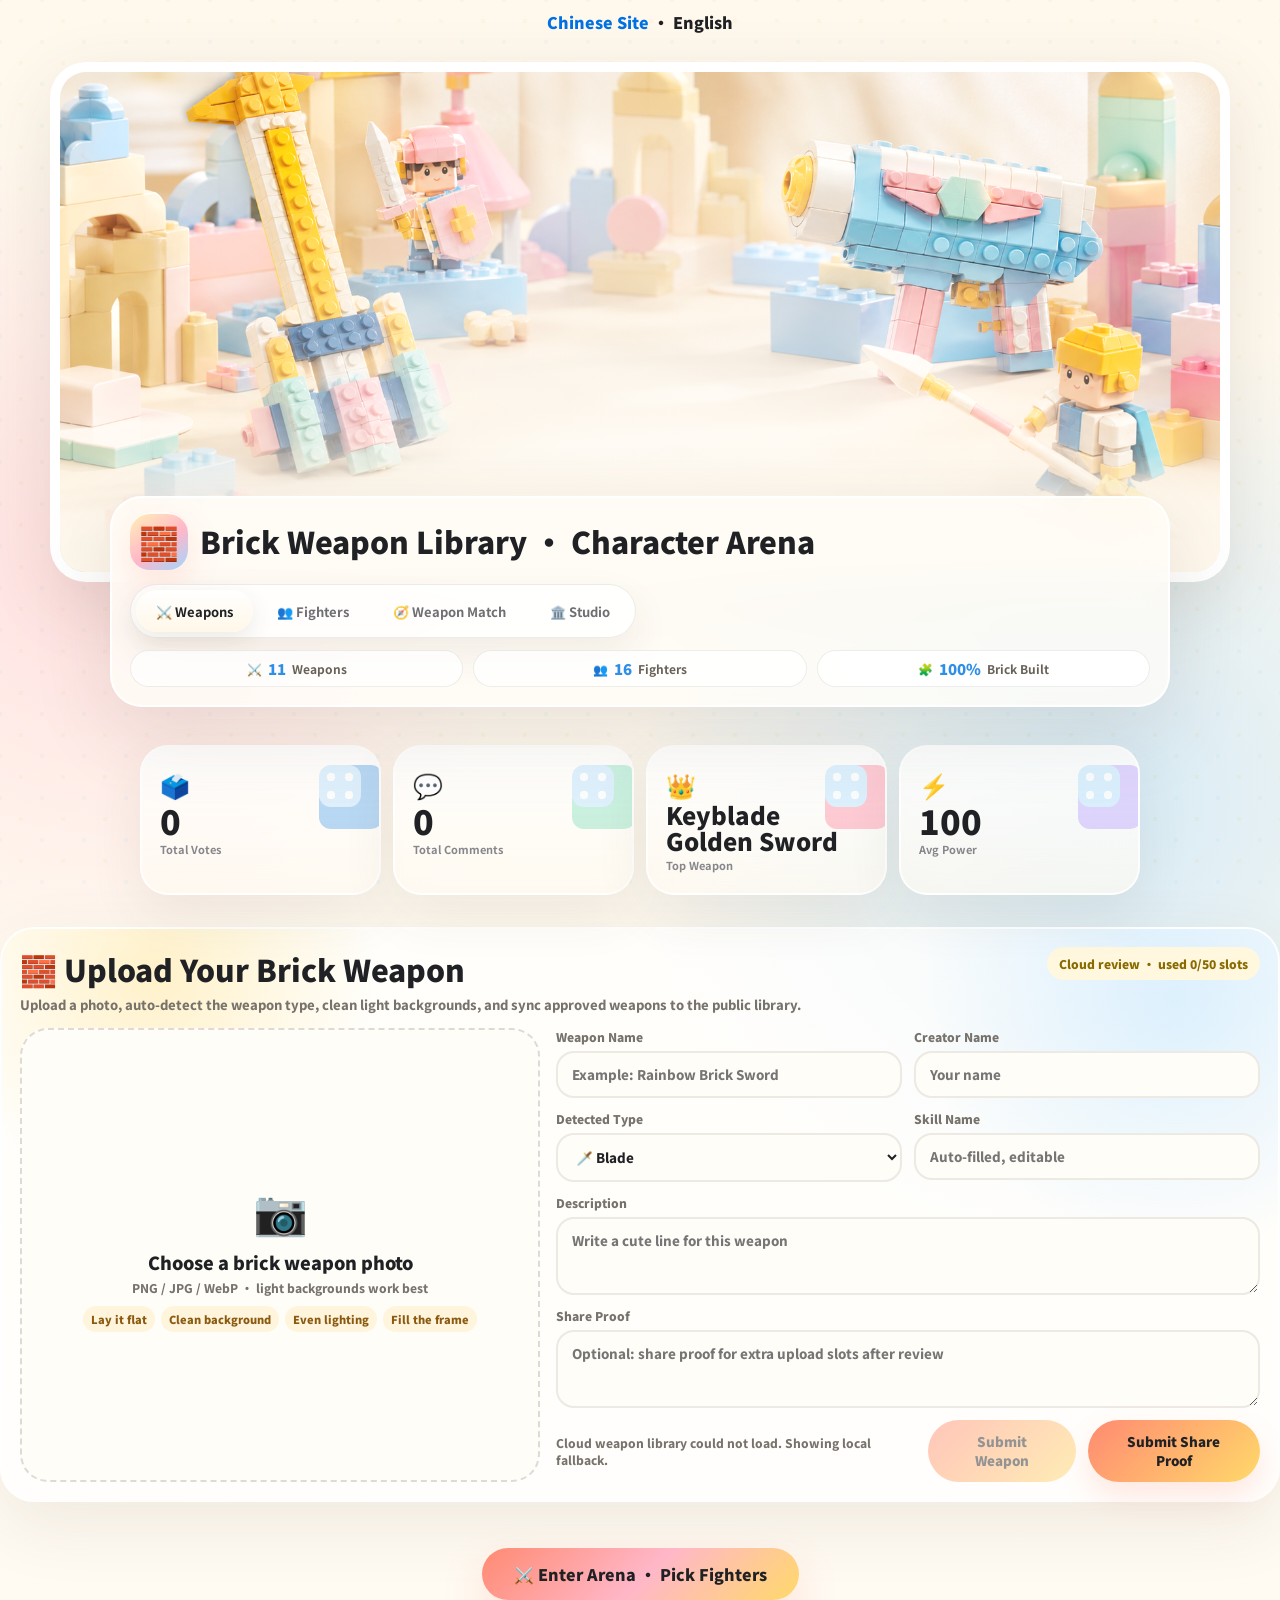
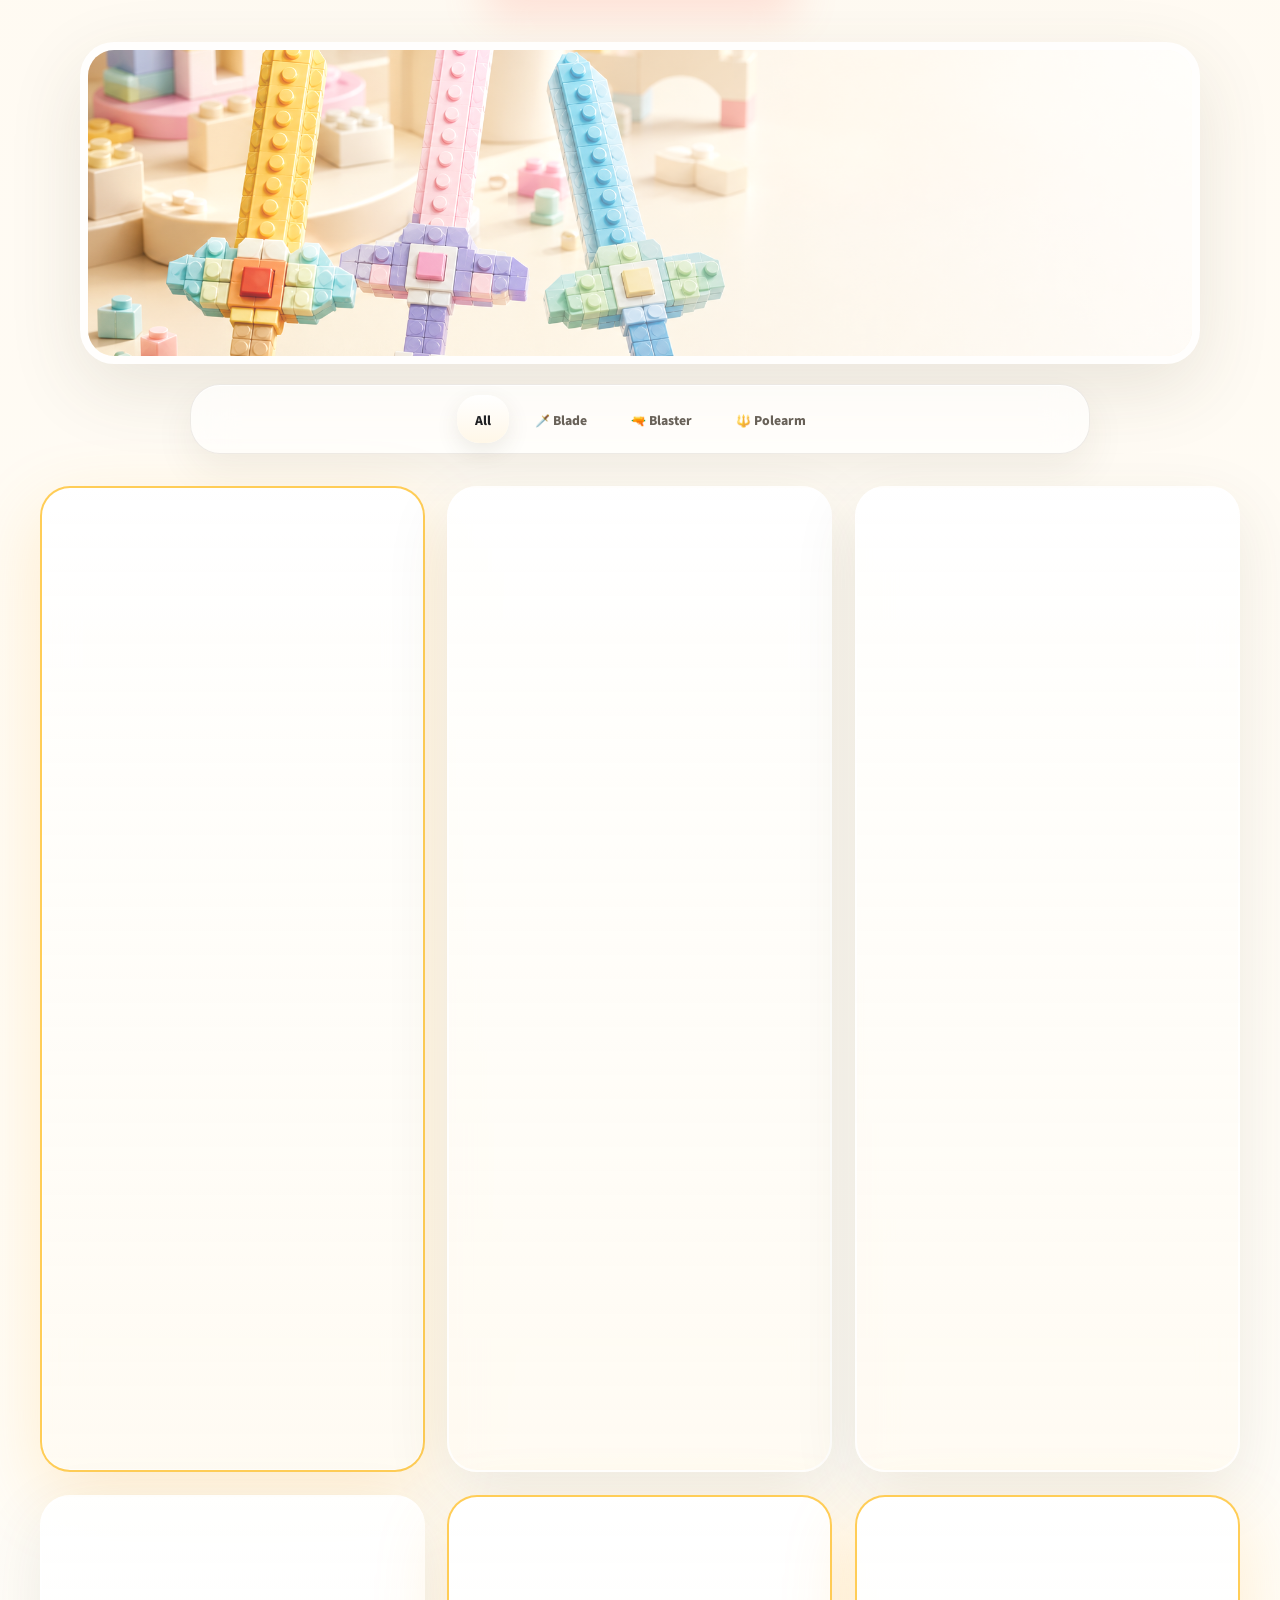
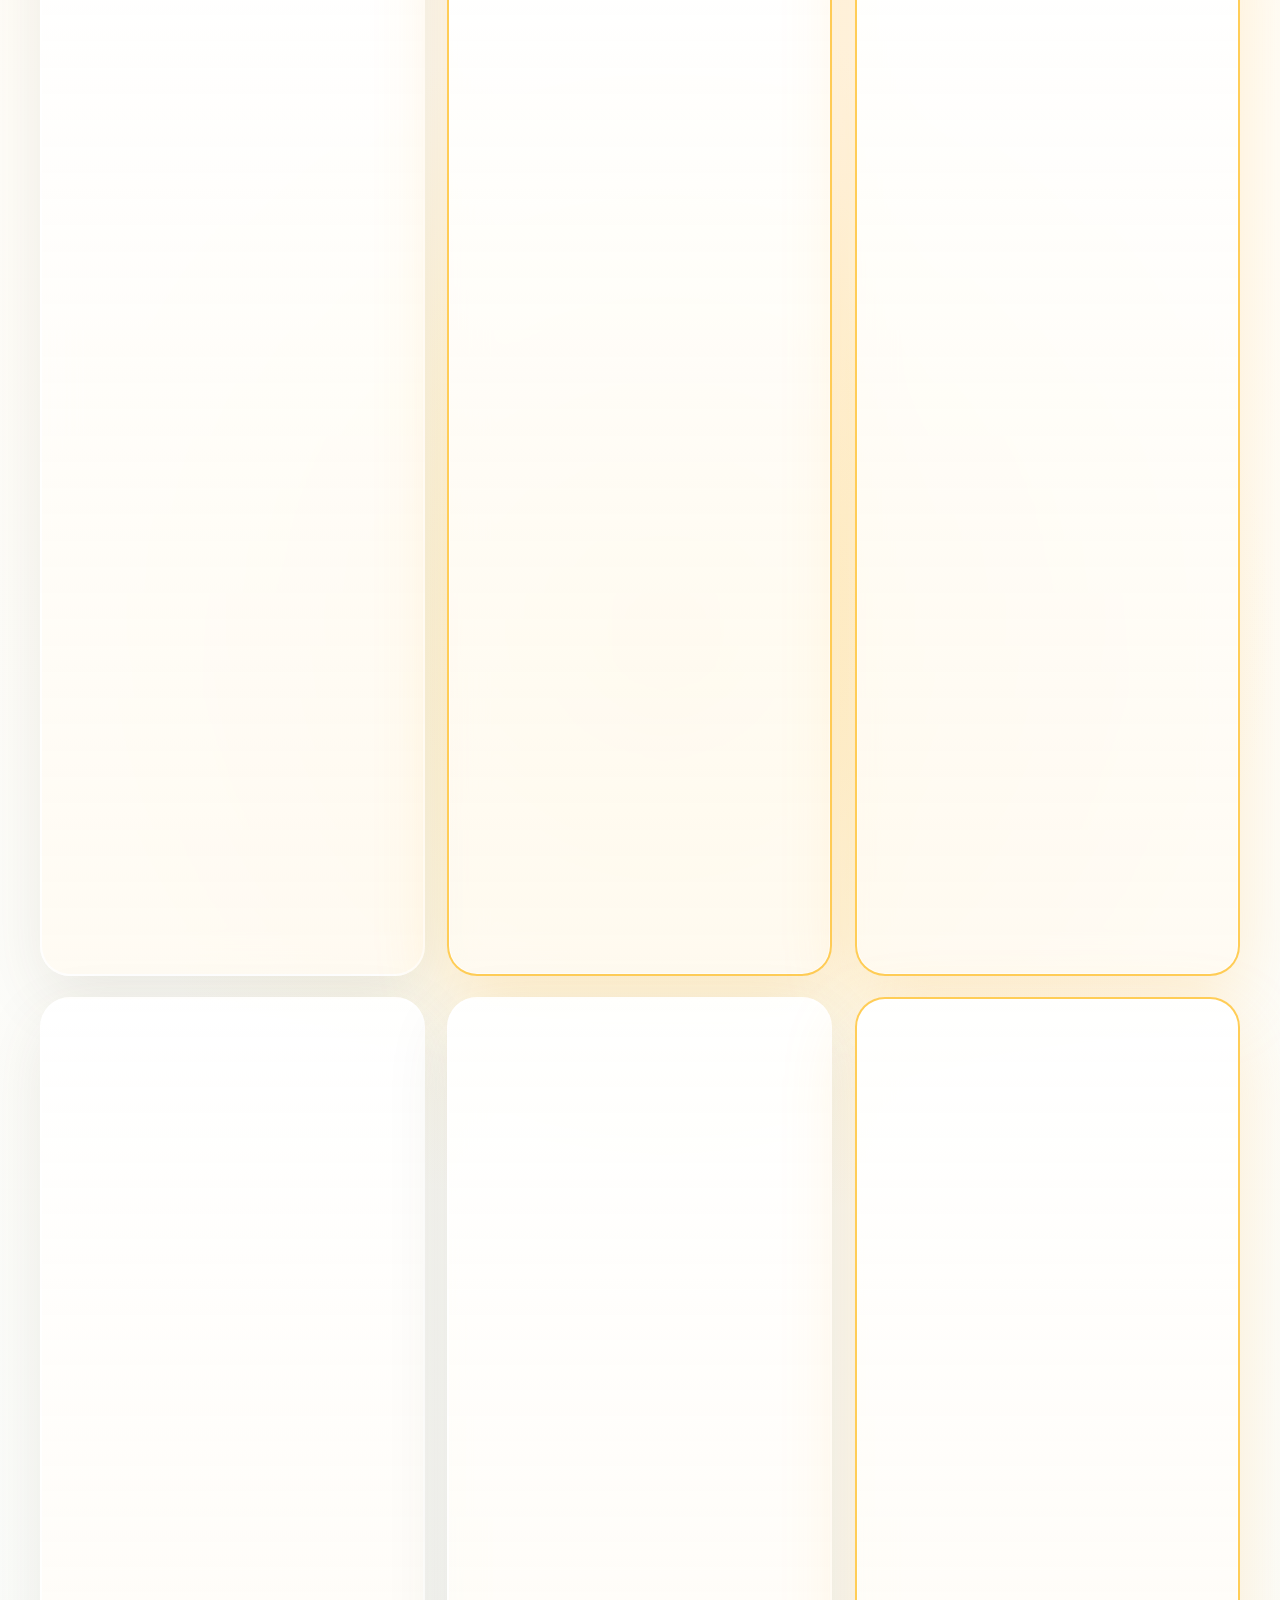
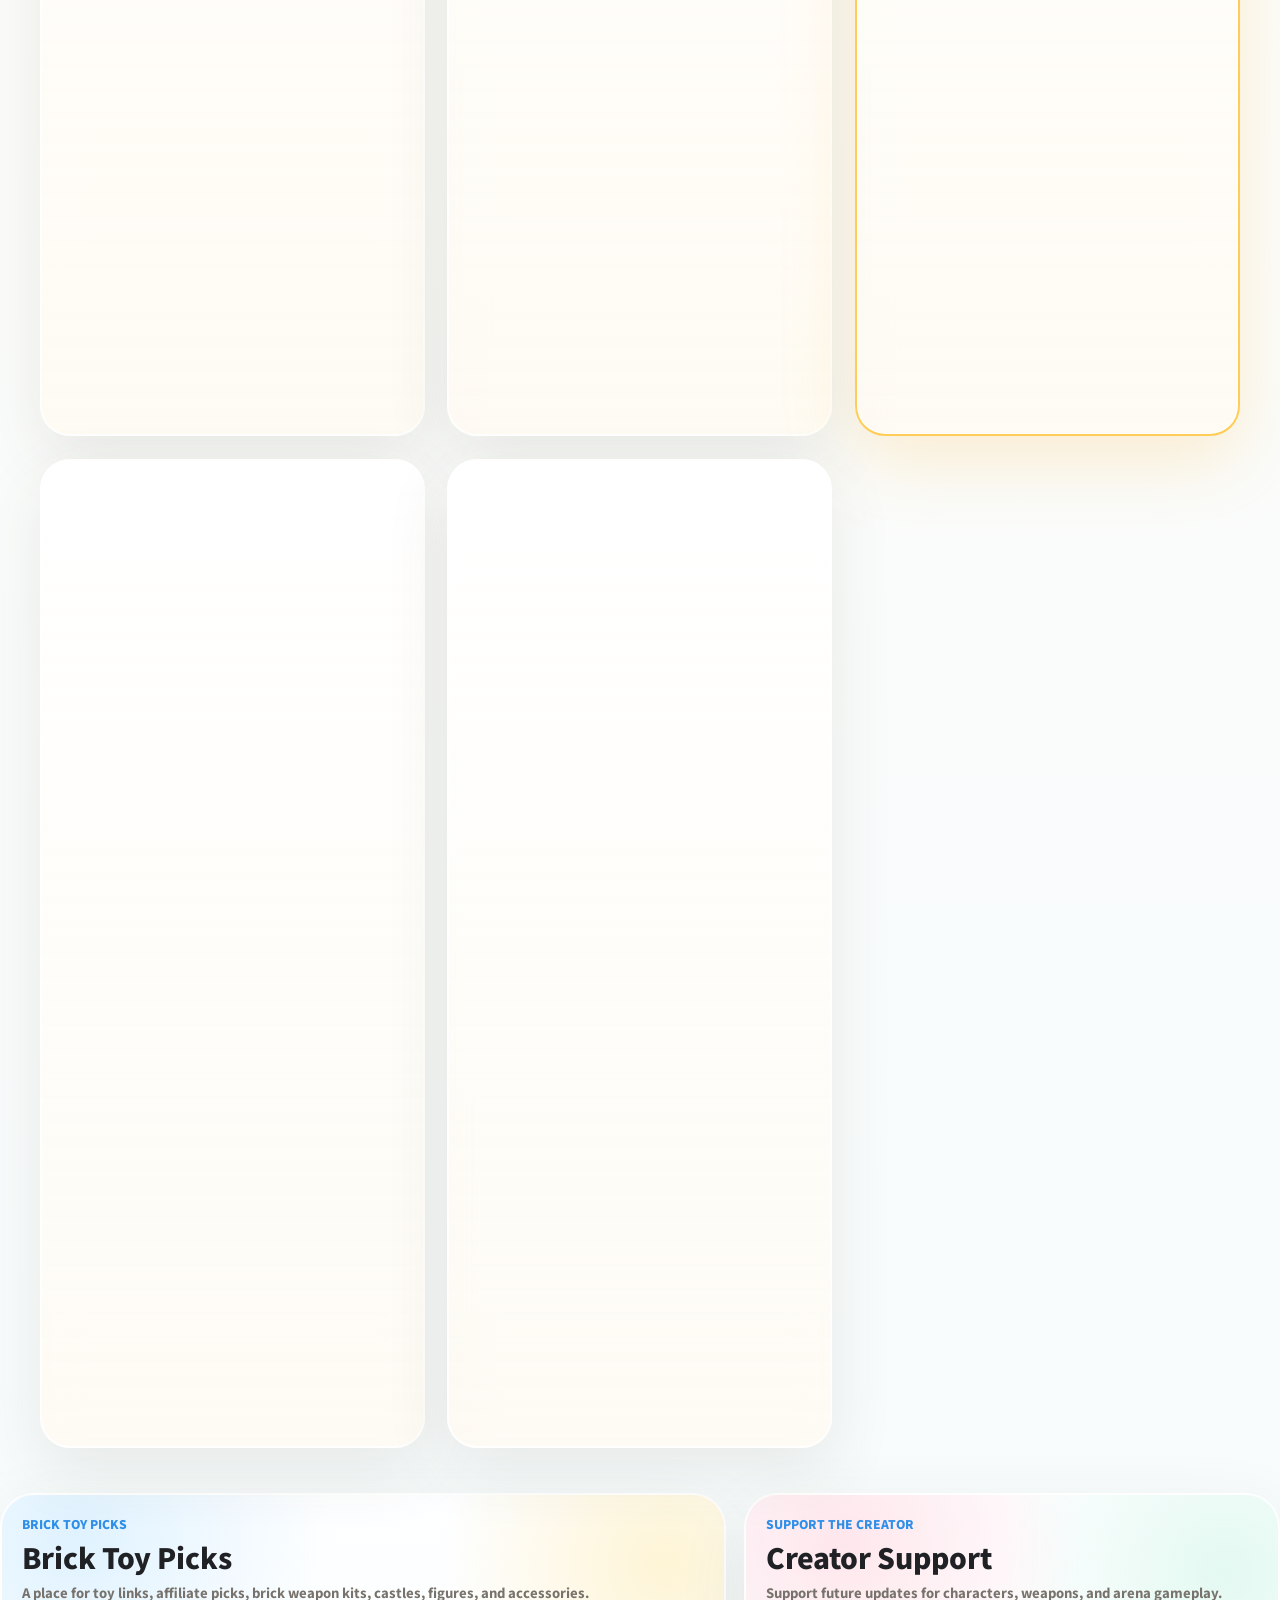
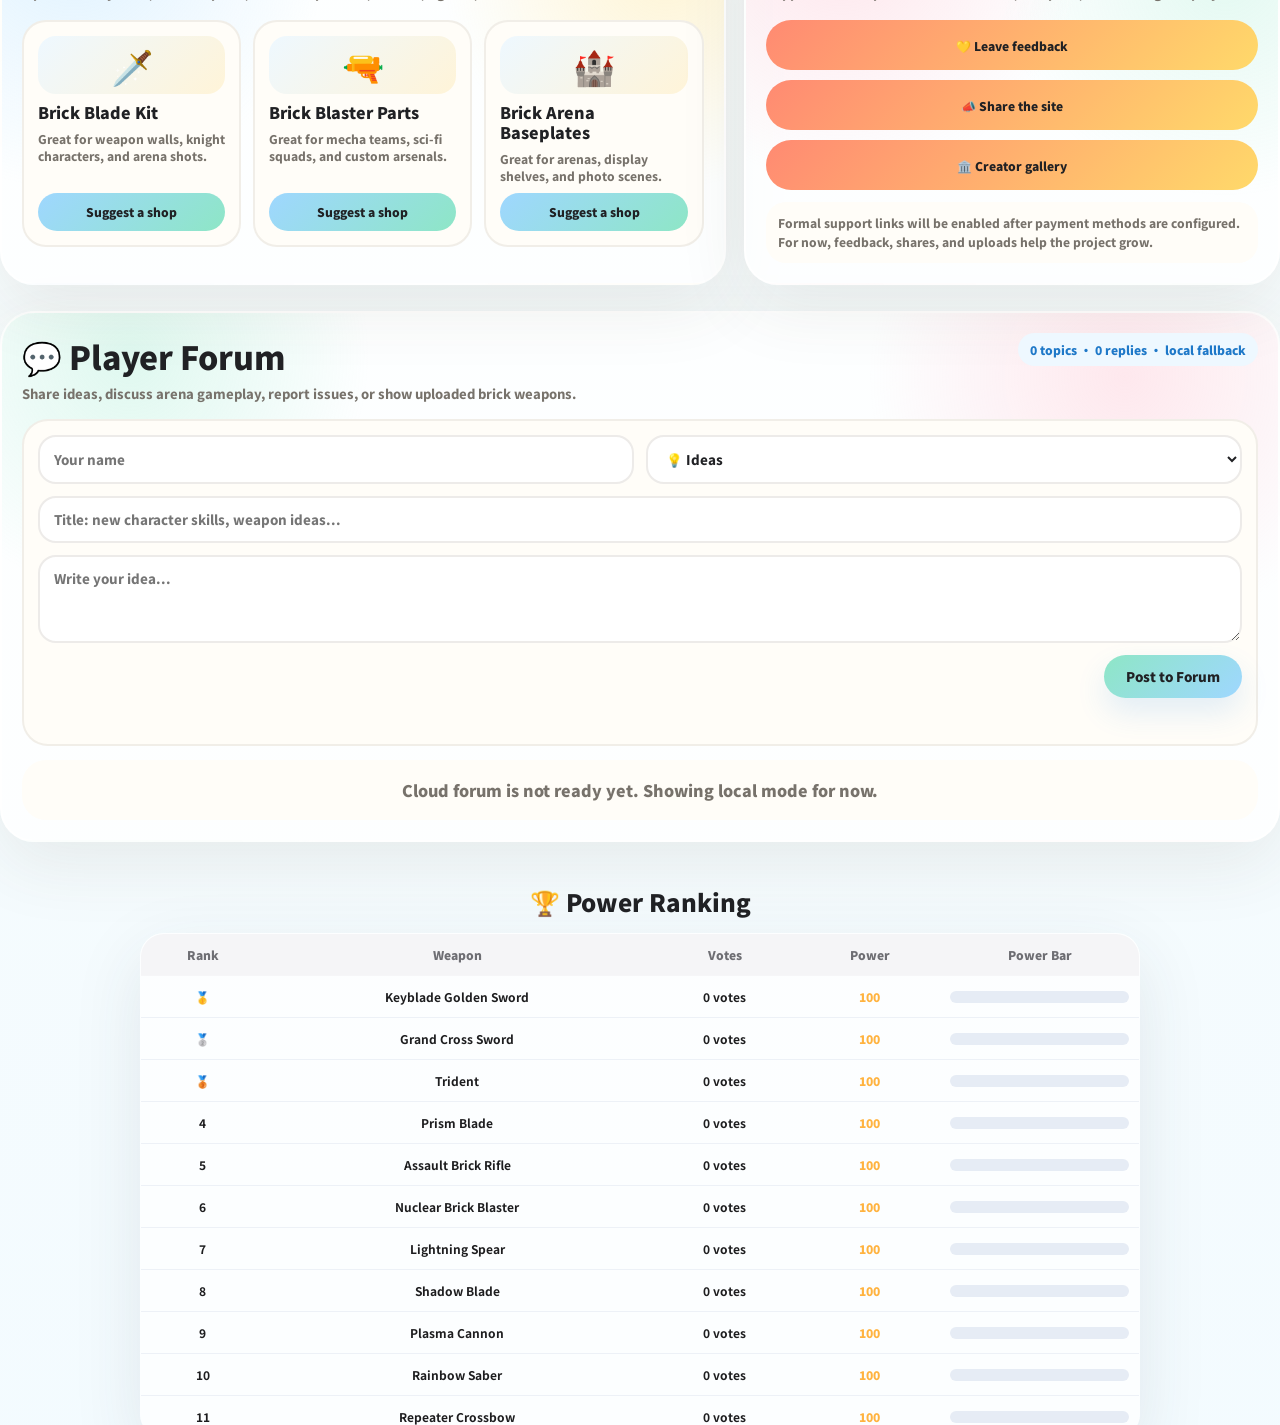
==== commit 3aba641b: "Fix comic modal and character avatar previews" ====
--- a/en/index.html
+++ b/en/index.html
@@ -831,6 +831,7 @@
   grid-template-columns:minmax(0,1.15fr) minmax(280px,.85fr);
   gap:0;
   max-width:1180px;
+  align-items:start;
   background:#0e1422;
   color:#fff;
 }
@@ -843,6 +844,18 @@
   overflow:hidden;
 }
 .char-profile-art img{width:100%;height:100%;object-fit:contain;filter:none}
+.char-profile-art.avatar-only{
+  min-height:520px;
+  padding:24px;
+  background:radial-gradient(circle at 50% 88%,rgba(255,216,107,.2),transparent 13rem),radial-gradient(circle at 20% 12%,rgba(126,47,255,.2),transparent 14rem),linear-gradient(160deg,#10182b,#0b1020);
+}
+.char-profile-art.avatar-only img{
+  width:min(100%,420px);
+  height:min(56vh,520px);
+  object-fit:contain;
+  border-radius:28px;
+  filter:drop-shadow(0 28px 38px rgba(0,0,0,.34));
+}
 .char-profile-art.pending{min-height:420px;background:radial-gradient(circle at 50% 32%,rgba(255,255,255,.14),transparent 12rem),#0b1020}
 .char-profile-art.pending svg{width:190px;height:230px;filter:drop-shadow(0 24px 32px rgba(0,0,0,.36))}
 .char-profile-side{
@@ -865,6 +878,8 @@
   .char-profile-modal{grid-template-columns:1fr;max-width:620px}
   .char-profile-art{min-height:auto}
   .char-profile-art img{height:auto}
+  .char-profile-art.avatar-only{min-height:auto}
+  .char-profile-art.avatar-only img{height:auto;max-height:520px}
 }
 .arena{
   background:
@@ -5552,9 +5567,10 @@
   if(!c)return;
   const media=getCharacterDossier(c);
   const trait=getCharTrait(c);
+  const profileArt=media.pending?genCharSVG(c,160):'<img src="'+escapeHTML(media.avatar||media.image)+'" alt="'+escapeHTML(media.title)+' avatar">';
   document.getElementById('modalContent').className='modal-content char-profile-modal';
   document.getElementById('modalContent').innerHTML=
-    '<div class="char-profile-art '+(media.pending?'pending':'')+'">'+(media.pending?genCharSVG(c,160):'<img src="'+media.image+'" alt="'+escapeHTML(media.title)+' dossier">')+'</div>'+
+    '<div class="char-profile-art avatar-only '+(media.pending?'pending':'')+'">'+profileArt+'</div>'+
     '<div class="char-profile-side">'+
       '<div class="char-profile-kicker">CHARACTER DOSSIER</div>'+
       '<div class="char-profile-name">'+escapeHTML(media.title)+'</div>'+
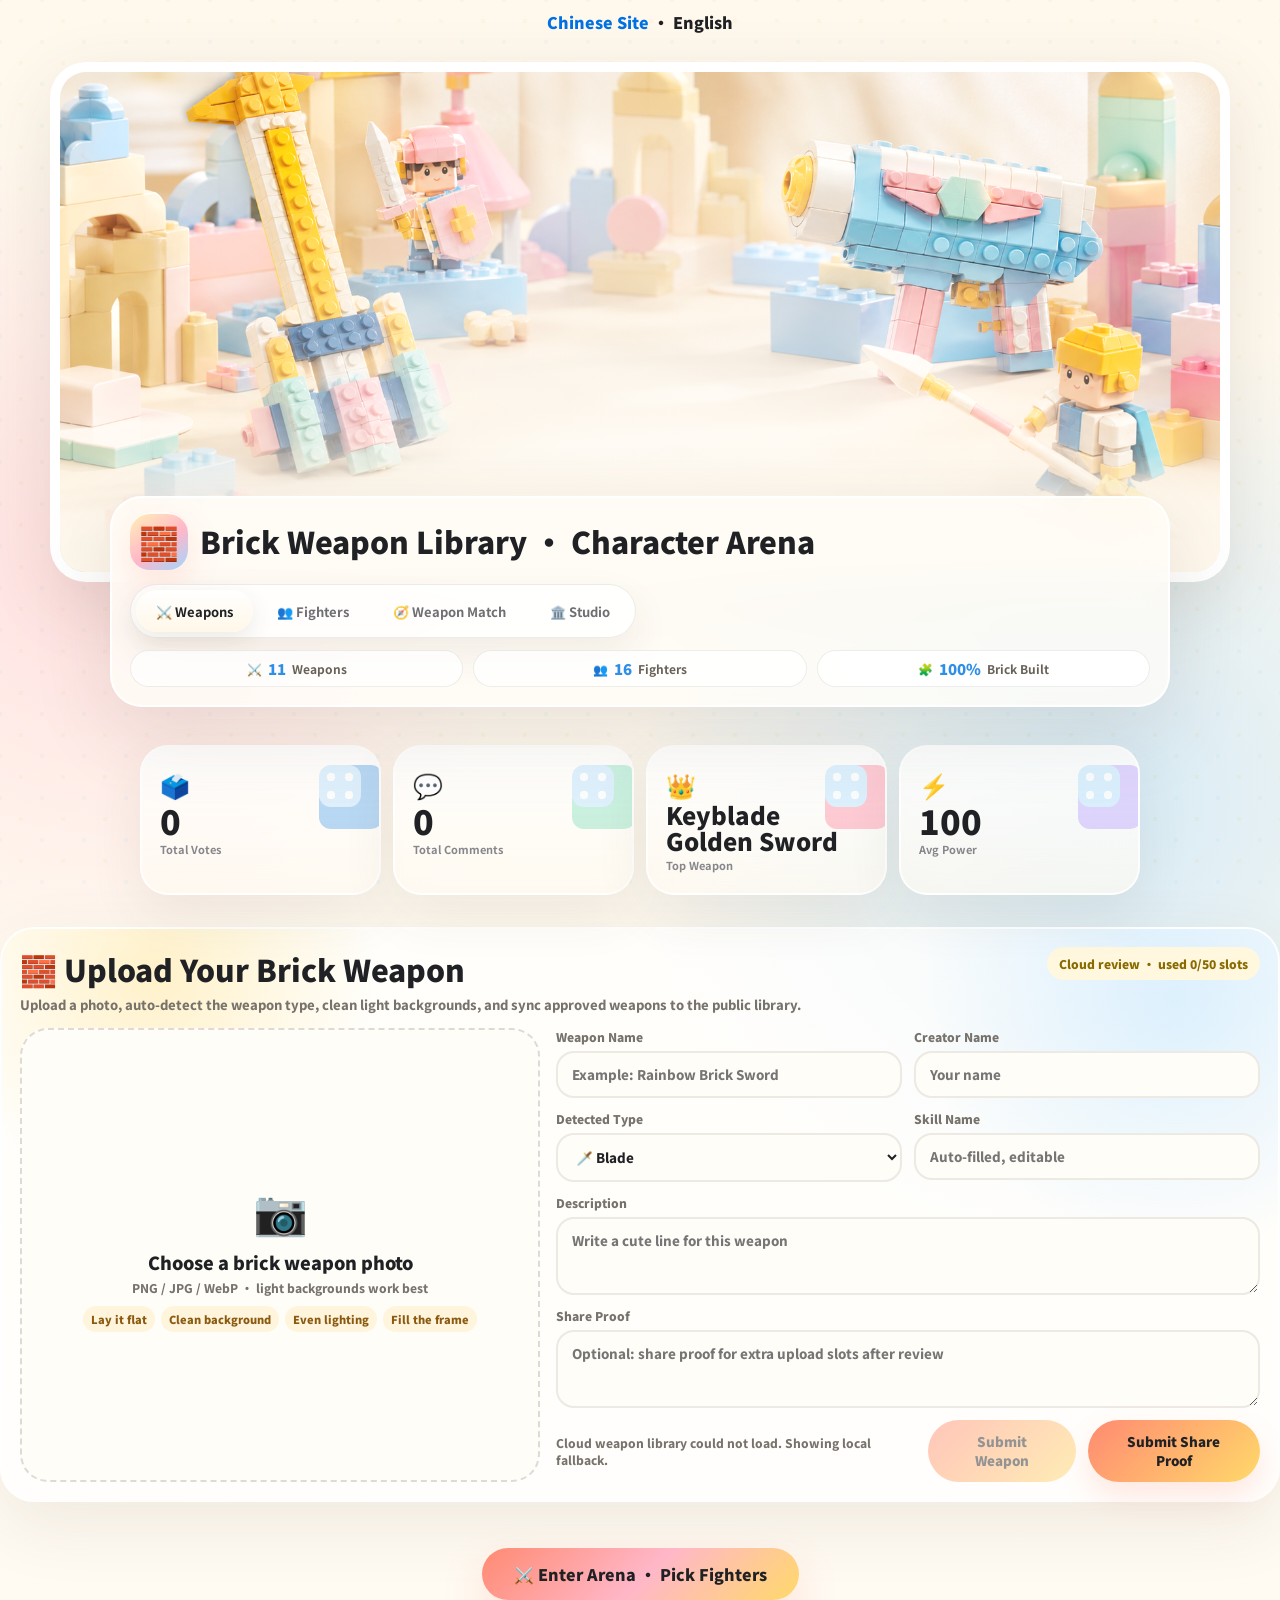
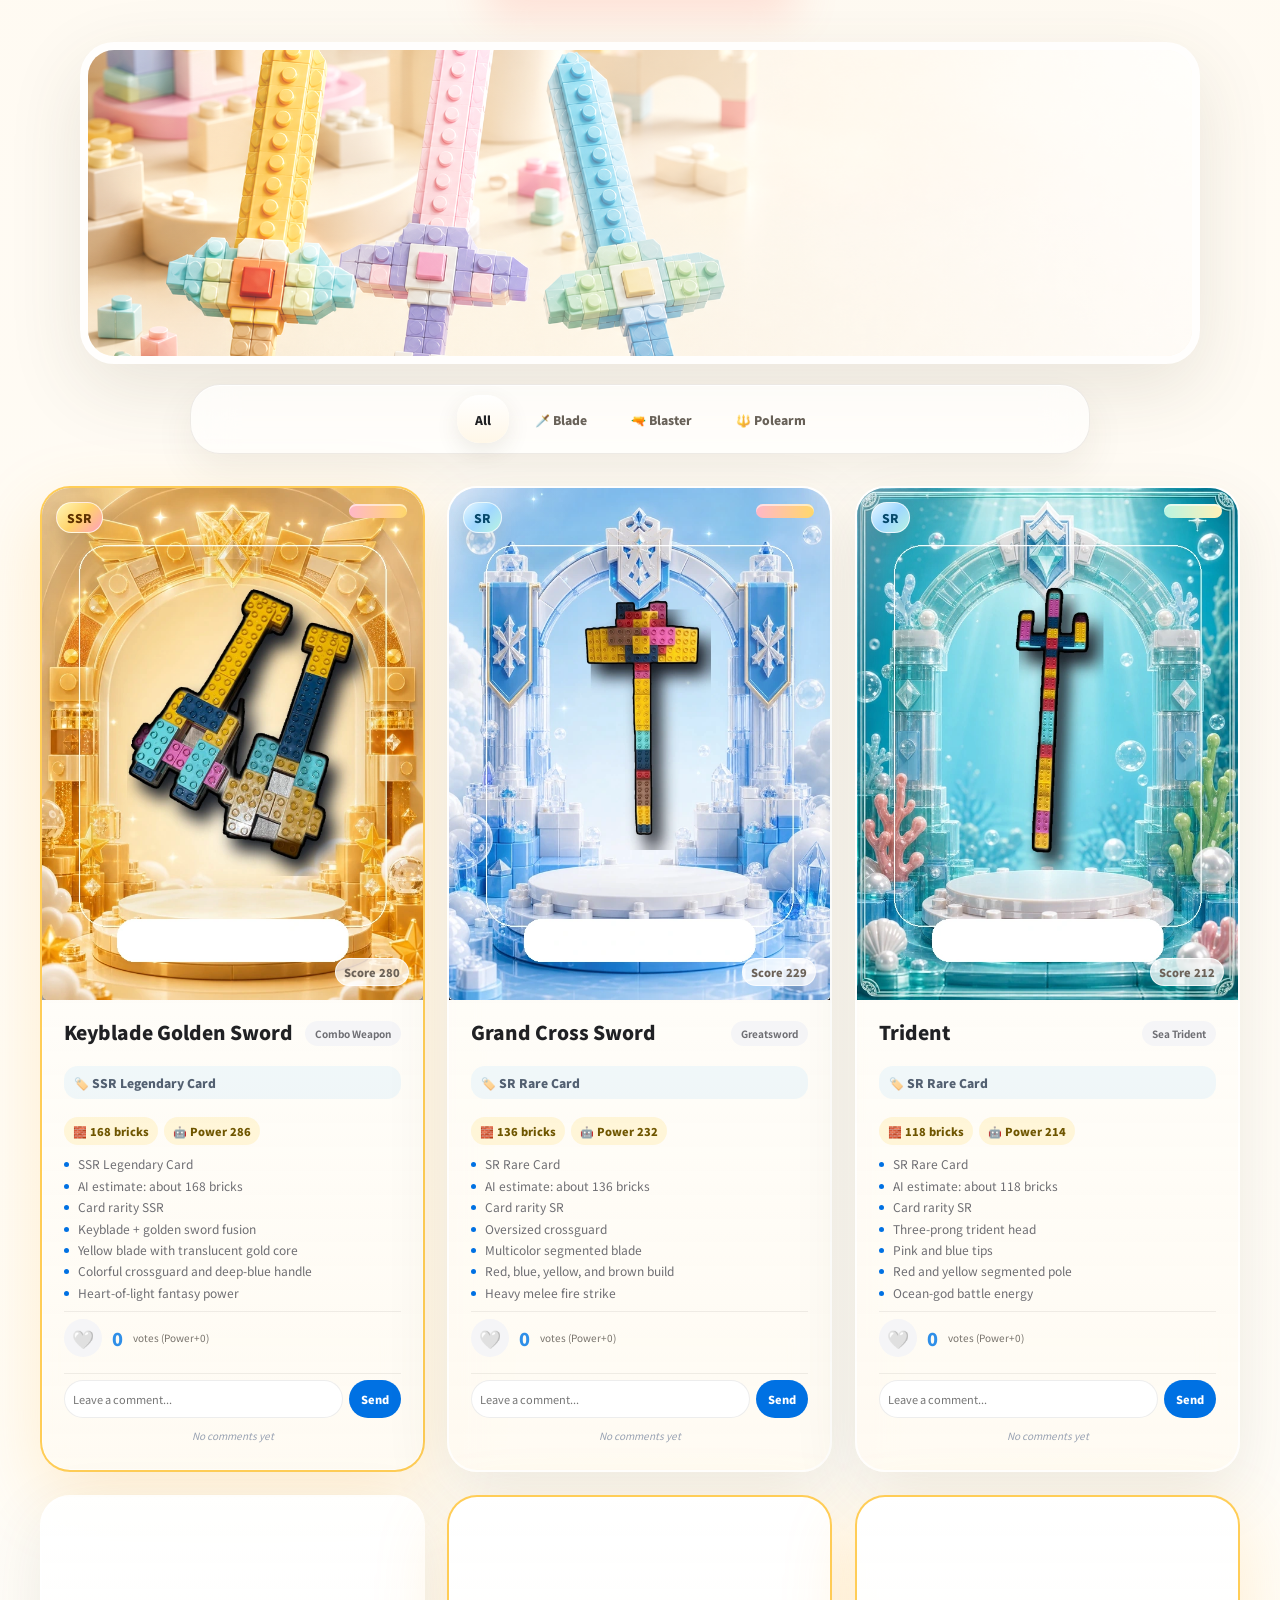
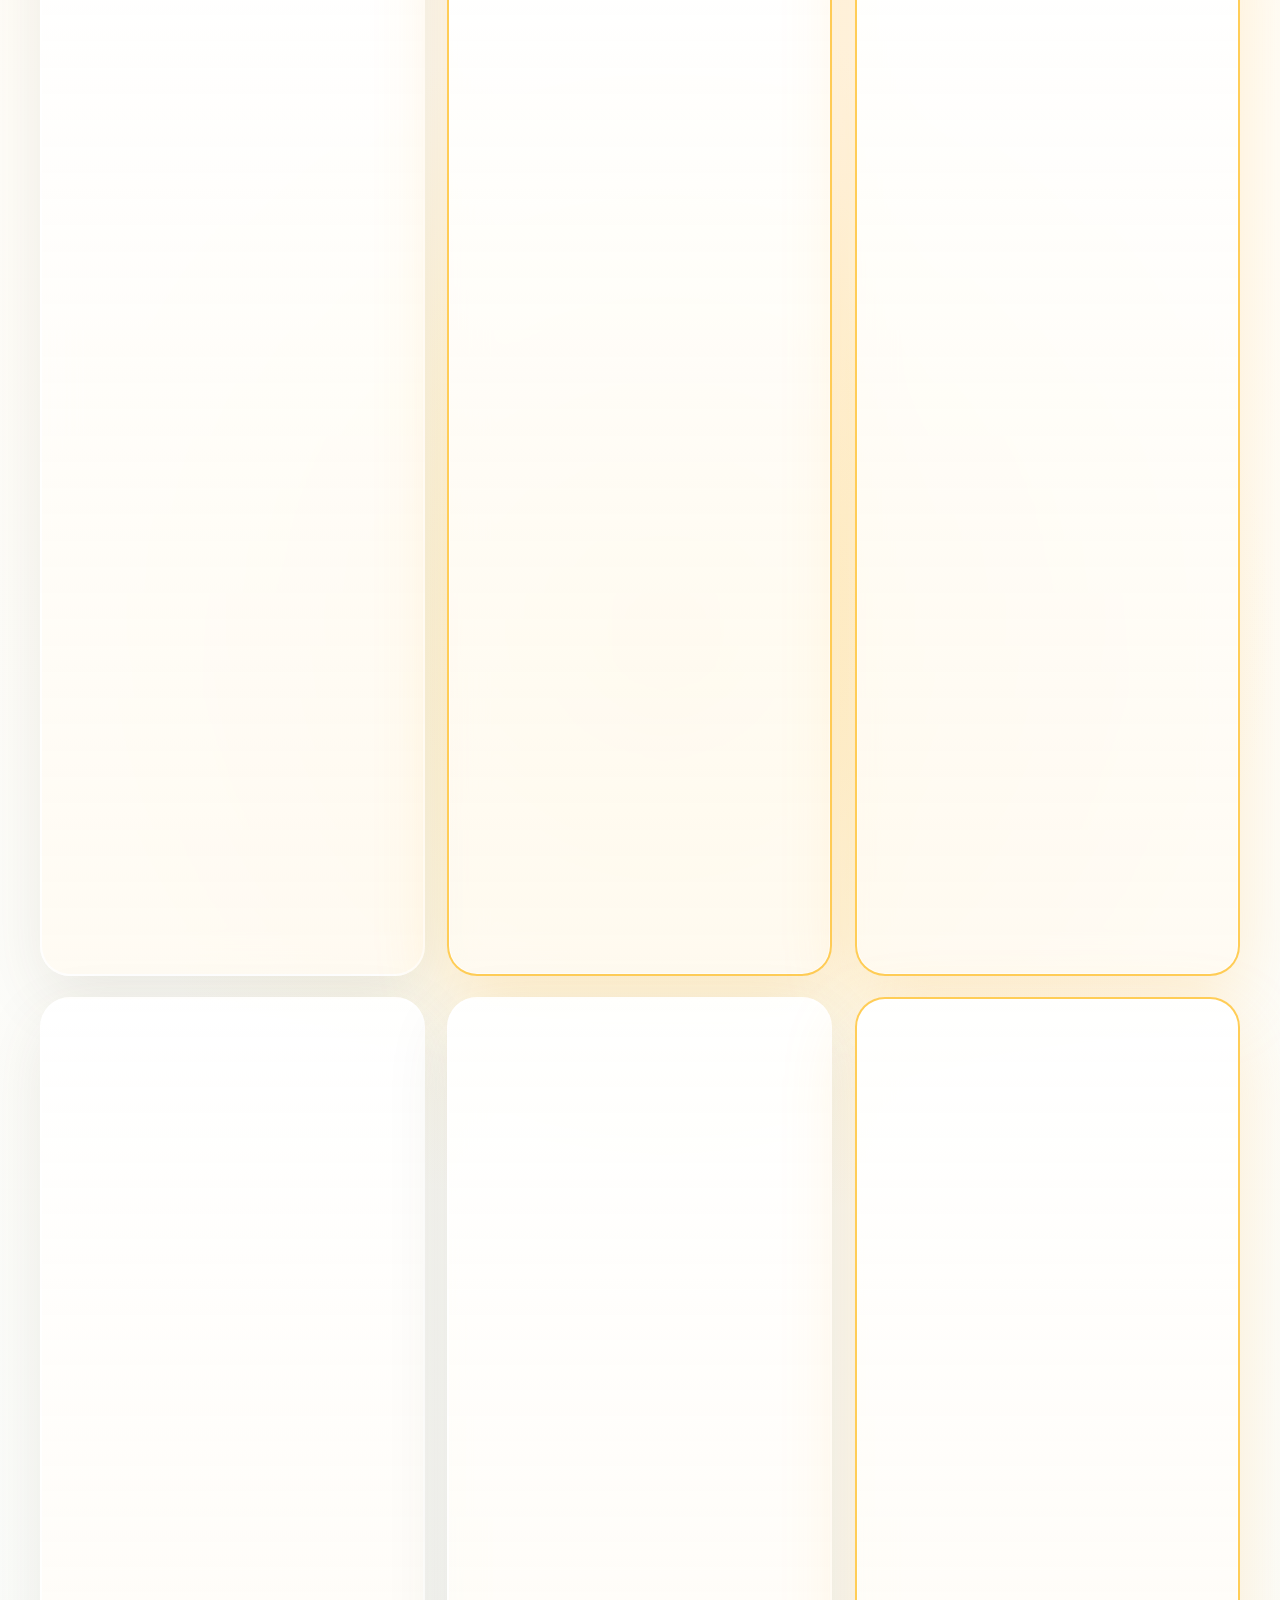
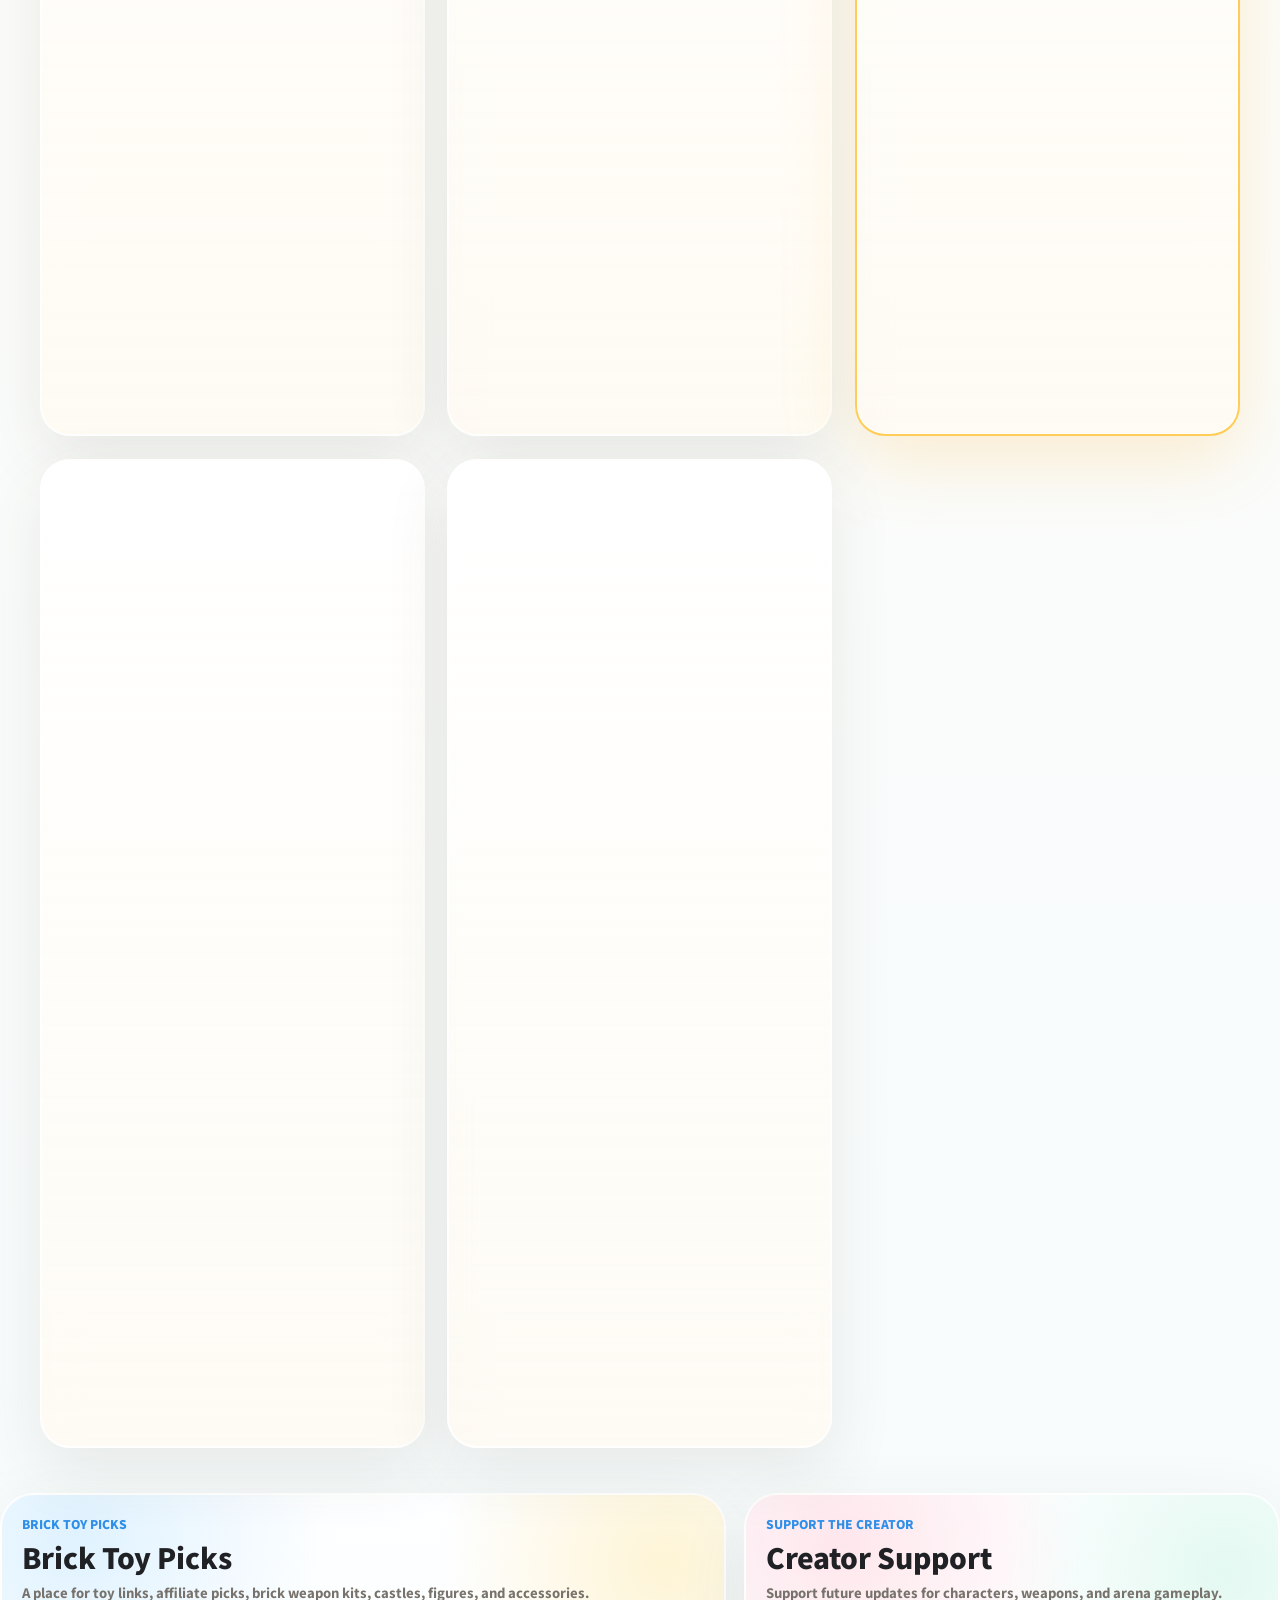
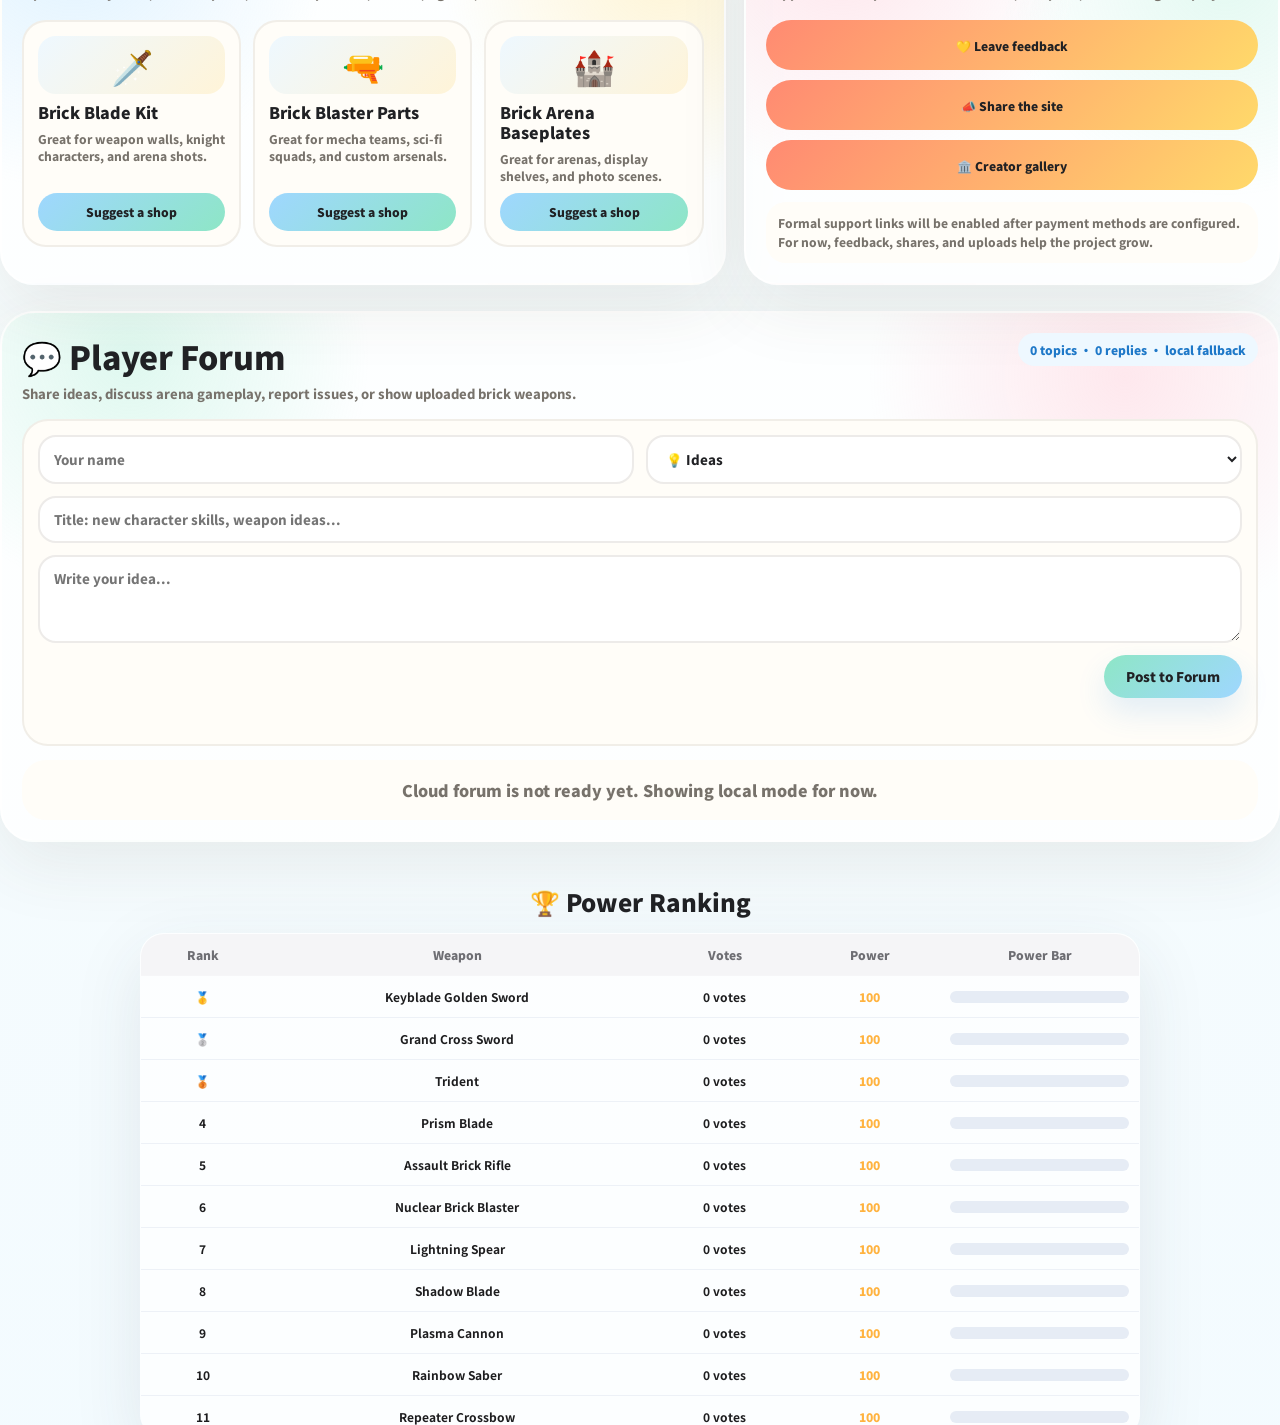
==== commit eb714c0f: "Fix character modal style override" ====
--- a/en/index.html
+++ b/en/index.html
@@ -3261,6 +3261,21 @@
   grid-template-columns:minmax(320px,.9fr) minmax(360px,1fr);
   overflow:hidden;
 }
+.modal-content.char-profile-modal{
+  display:grid;
+  grid-template-columns:minmax(0,1.05fr) minmax(300px,.95fr);
+  max-width:1180px;
+  max-height:90vh;
+  overflow-y:auto;
+  overflow-x:hidden;
+  align-items:start;
+  background:#0e1422;
+  color:#fff;
+  border:1px solid rgba(255,255,255,.12);
+}
+.modal-content.char-profile-modal .char-profile-art{
+  min-height:520px;
+}
 .modal-img-wrap{
   position:relative;
   min-height:560px;
@@ -3407,6 +3422,7 @@
   font-weight:900;
 }
 @media(max-width:820px){
+  .modal-content.char-profile-modal{grid-template-columns:1fr;max-width:620px}
   .modal-content{grid-template-columns:1fr;max-width:560px}
   .modal-img-wrap{min-height:340px}
   .modal-img-wrap.has-showcase img{max-height:300px}
@@ -5576,7 +5592,7 @@
       '<div class="char-profile-name">'+escapeHTML(media.title)+'</div>'+
       '<div class="char-profile-type">'+escapeHTML(media.subtitle)+' · '+escapeHTML(c.group)+' faction</div>'+
       '<div class="char-profile-quote">“'+escapeHTML(media.quote)+'”</div>'+
-      (media.pending?'<div class="char-profile-placeholder">Dossier image and promo animation are in production<br>Using the unified brick avatar for now</div>':(media.video?'<video class="char-profile-video" src="'+media.video+'" poster="'+media.image+'" controls preload="metadata" playsinline></video><div class="char-video-hint">Press play to hear the promo audio.</div>':'<div class="char-profile-placeholder ready">Dossier image connected<br>Promo animation pending; showing the premium character art for now.</div>'))+
+      '<div class="char-profile-placeholder ready">This preview now shows only the standalone character avatar<br>Full dossiers and promo videos can return in a separate profile page.</div>'+
       '<div class="char-profile-tags">'+
         '<span>Trait: '+escapeHTML(trait.label)+'</span>'+
         '<span>Role: '+escapeHTML(trait.role)+'</span>'+
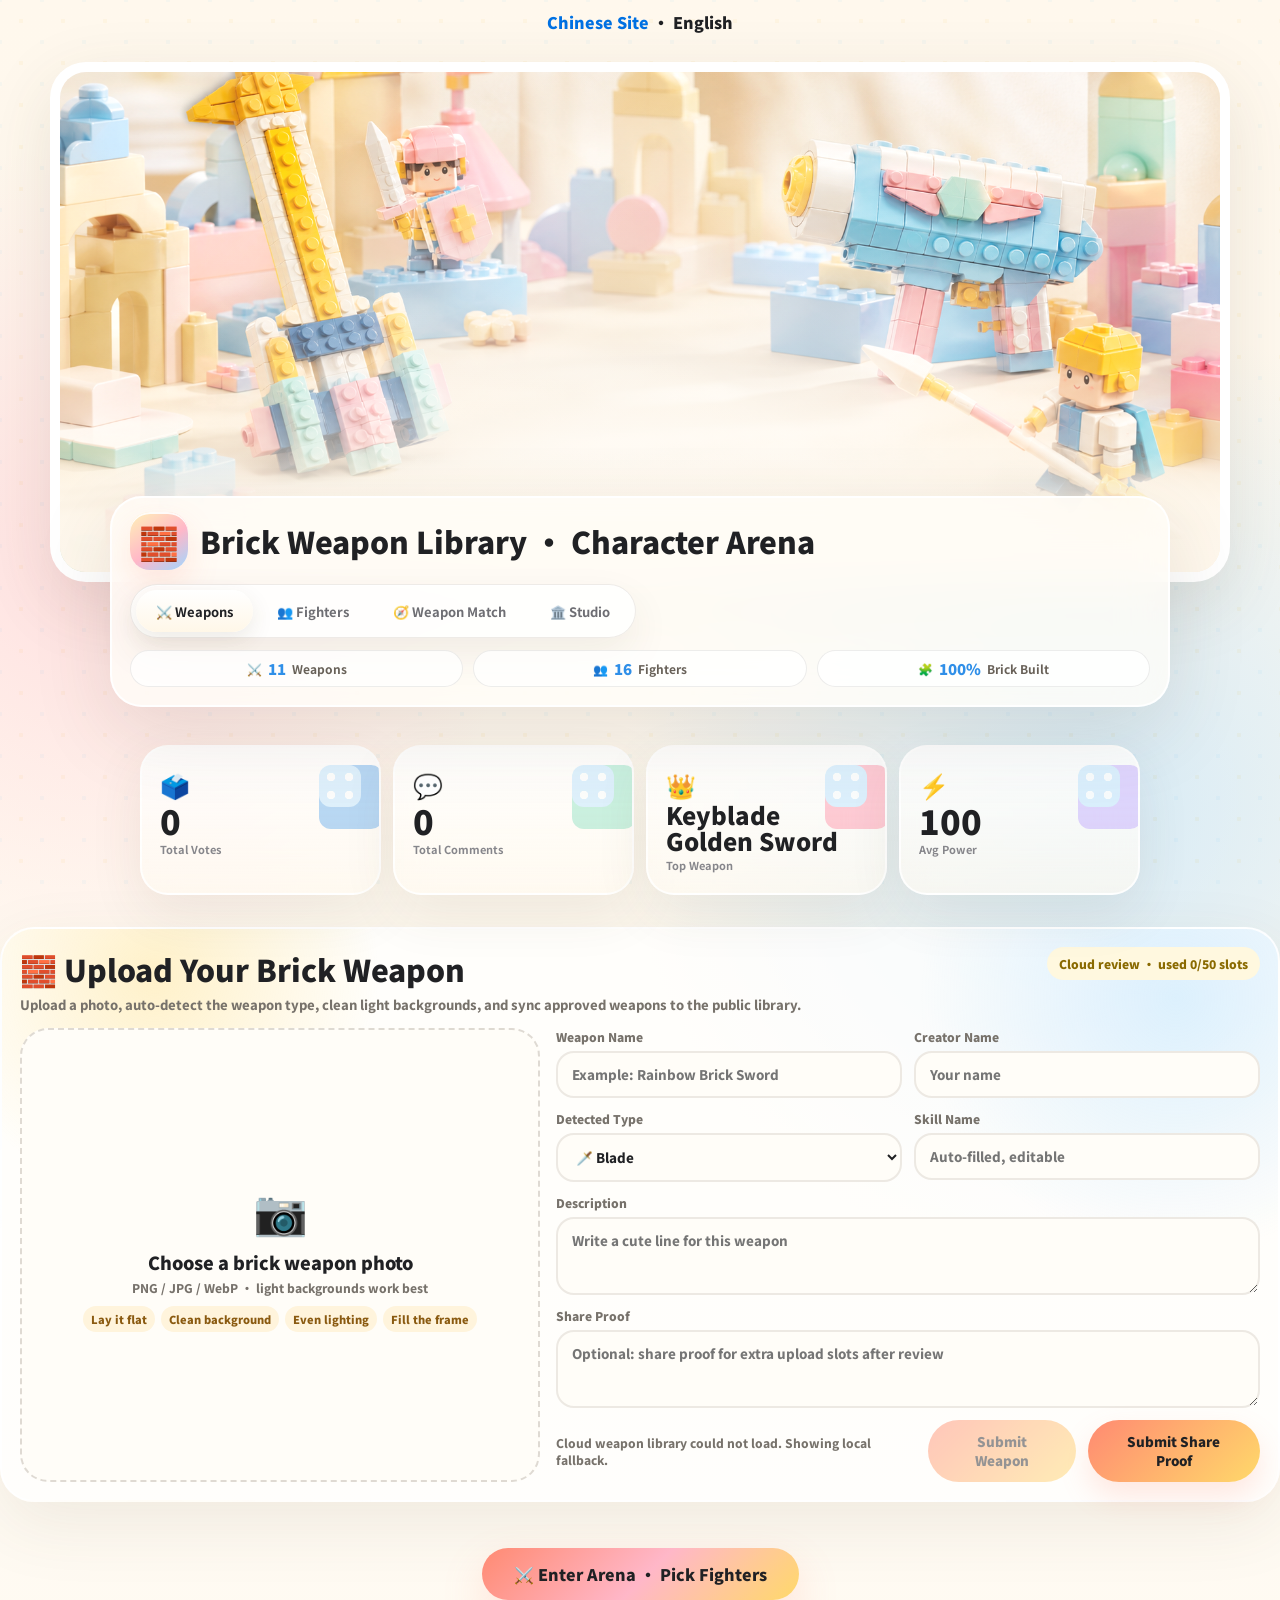
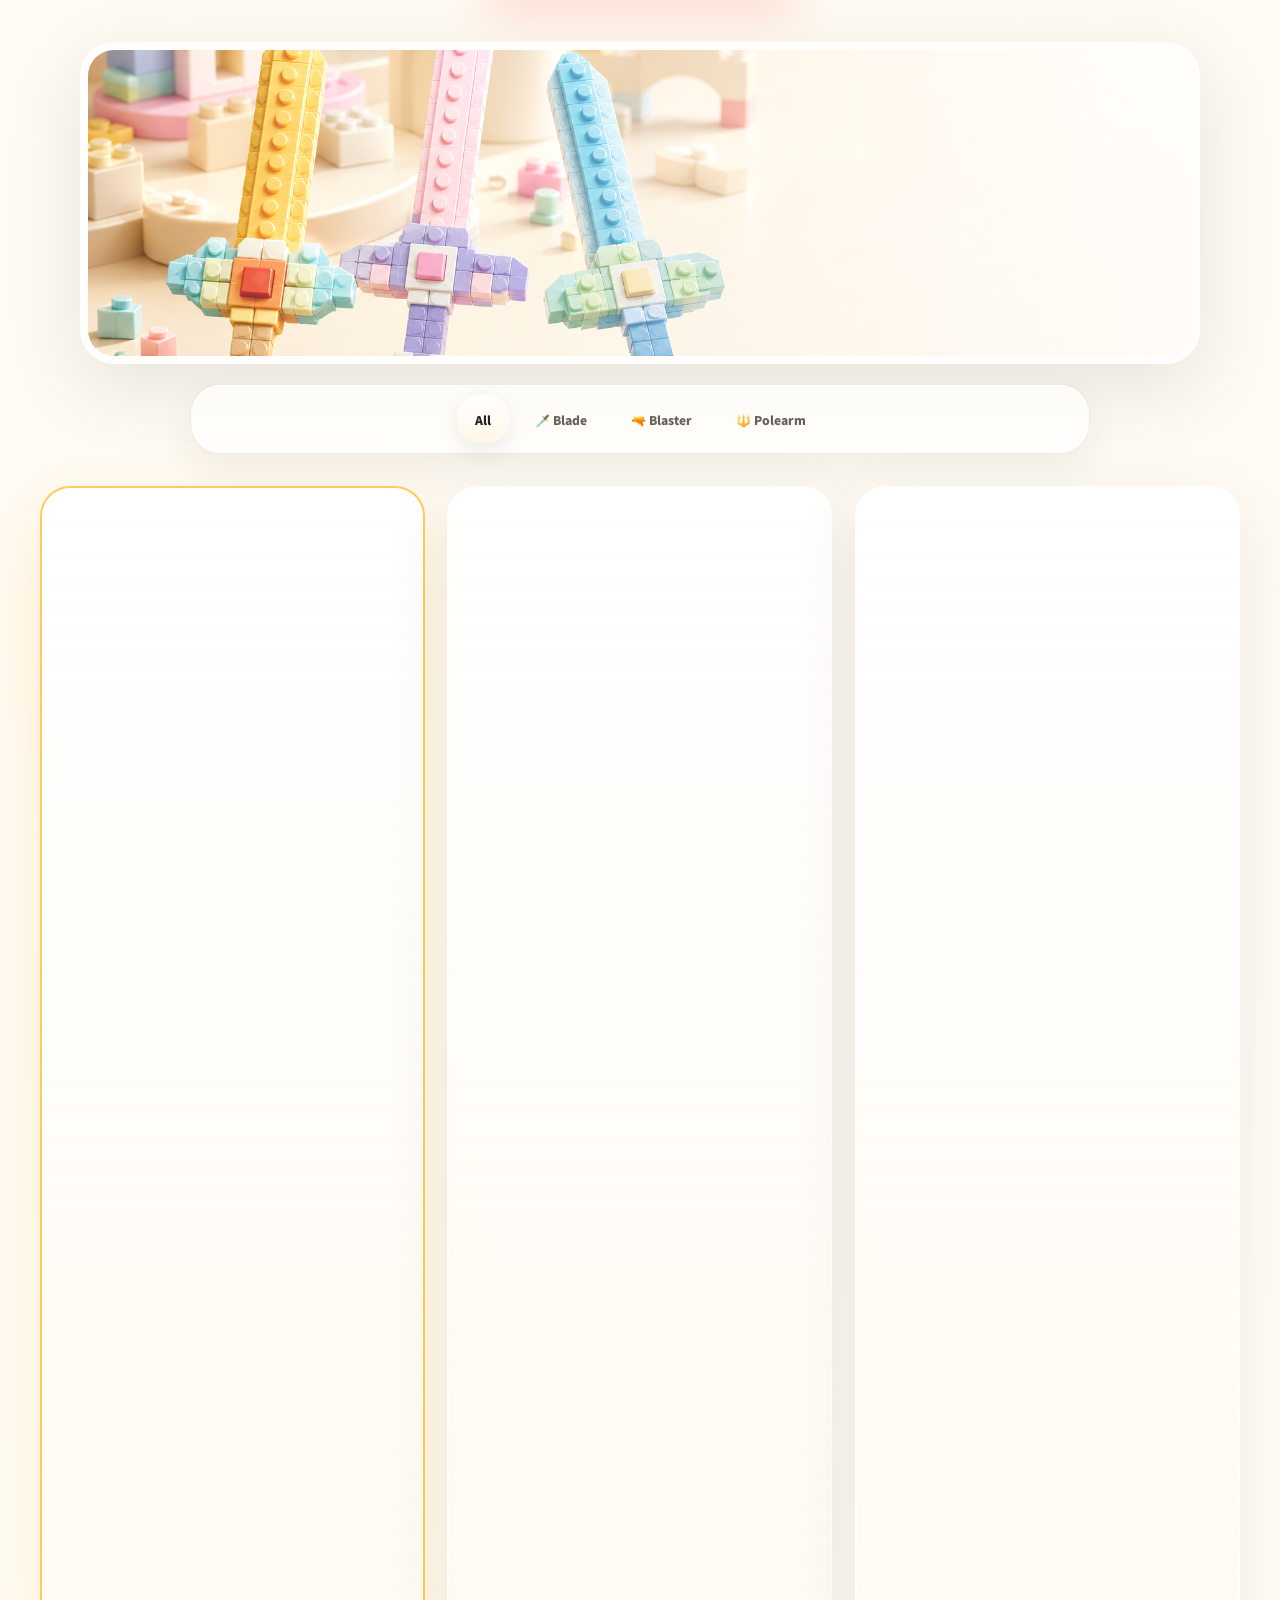
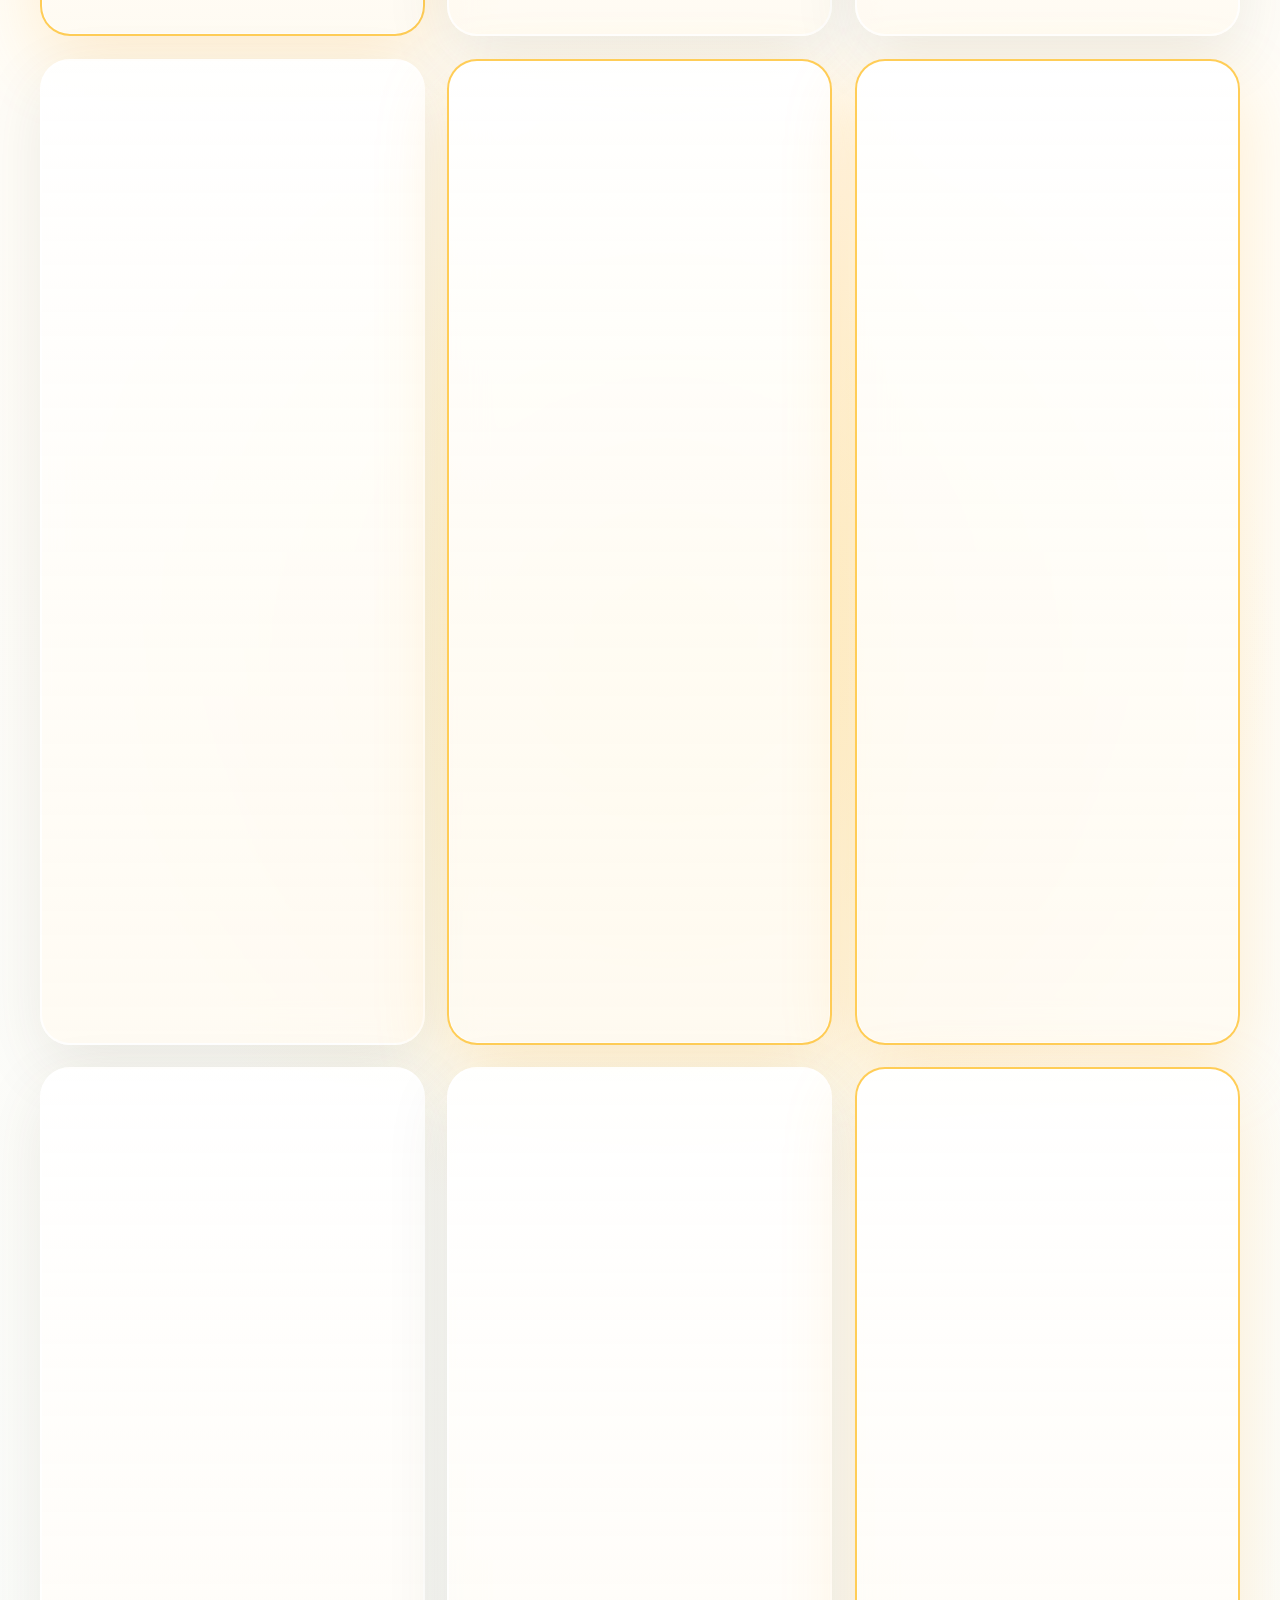
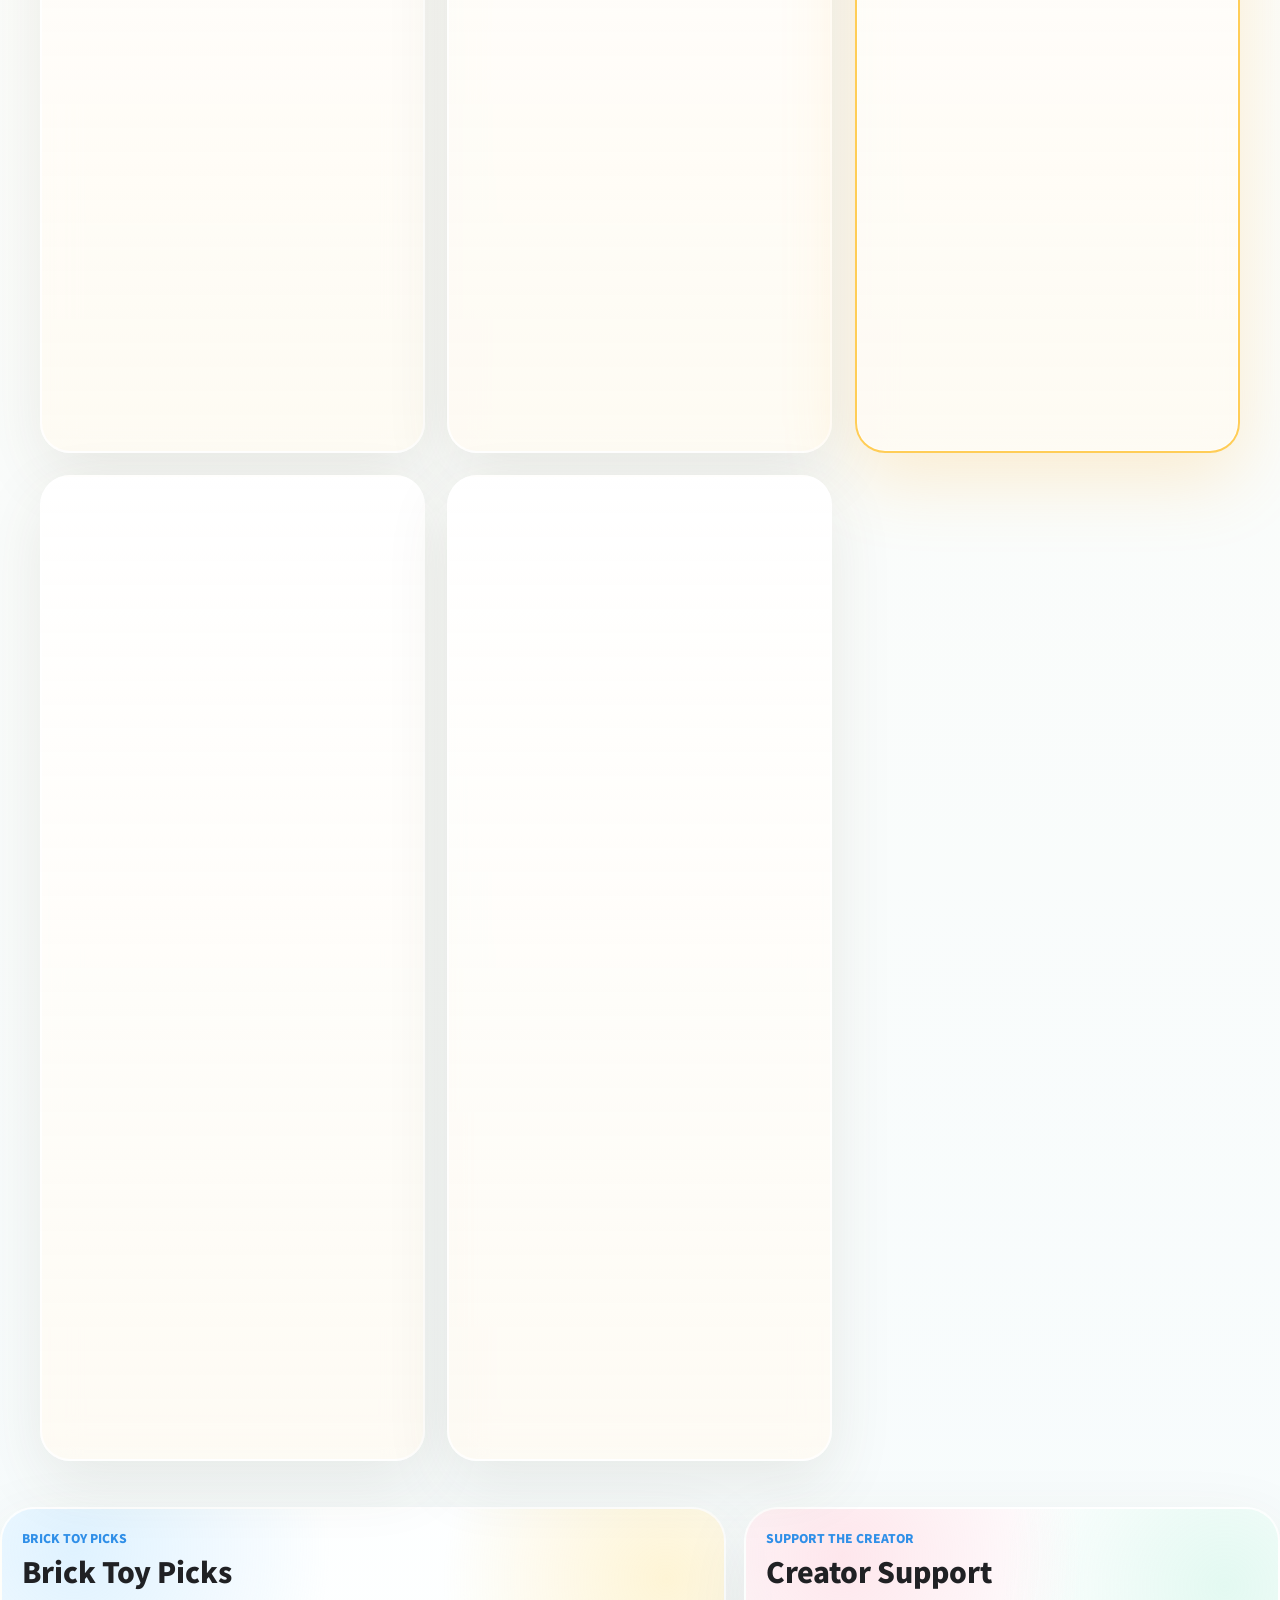
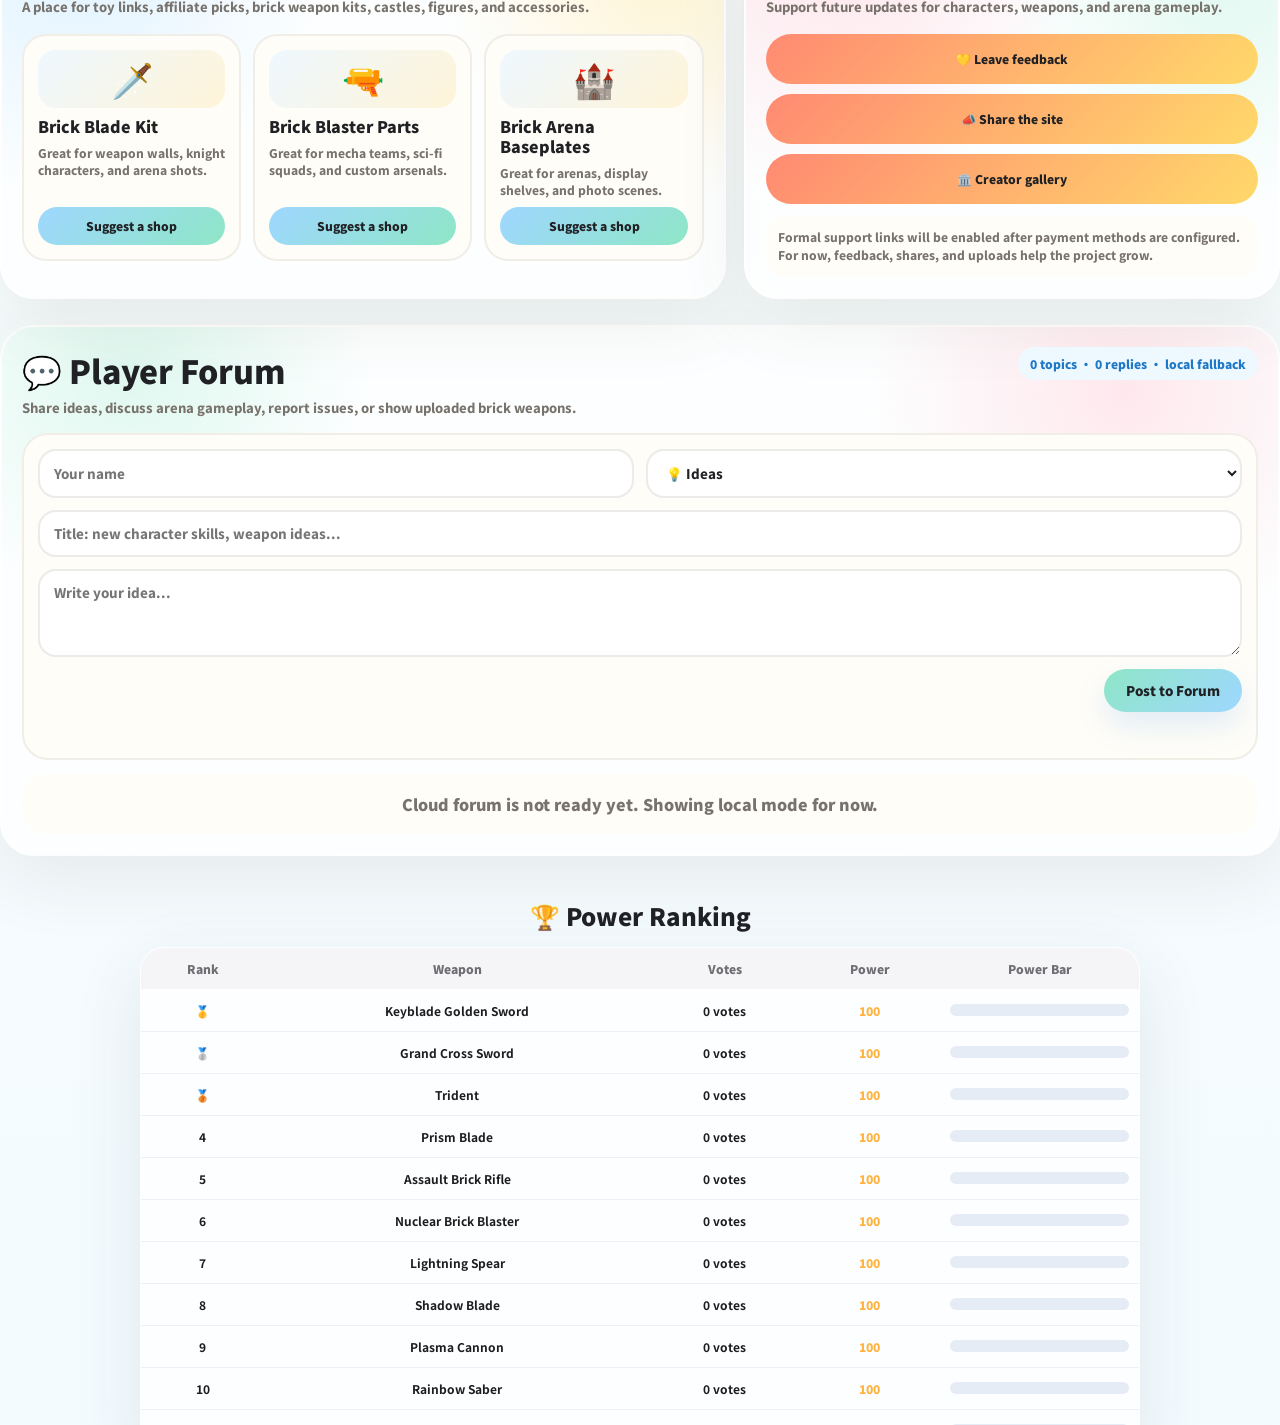
==== commit 75525f04: "Use front-only character avatars" ====
--- a/en/index.html
+++ b/en/index.html
@@ -1649,8 +1649,8 @@
 .char-card.has-media .char-avatar img{
   width:100%;
   height:242px;
-  object-fit:cover;
-  object-position:50% 22%;
+  object-fit:contain;
+  object-position:50% 50%;
   display:block;
   filter:saturate(1.08) contrast(1.05);
 }
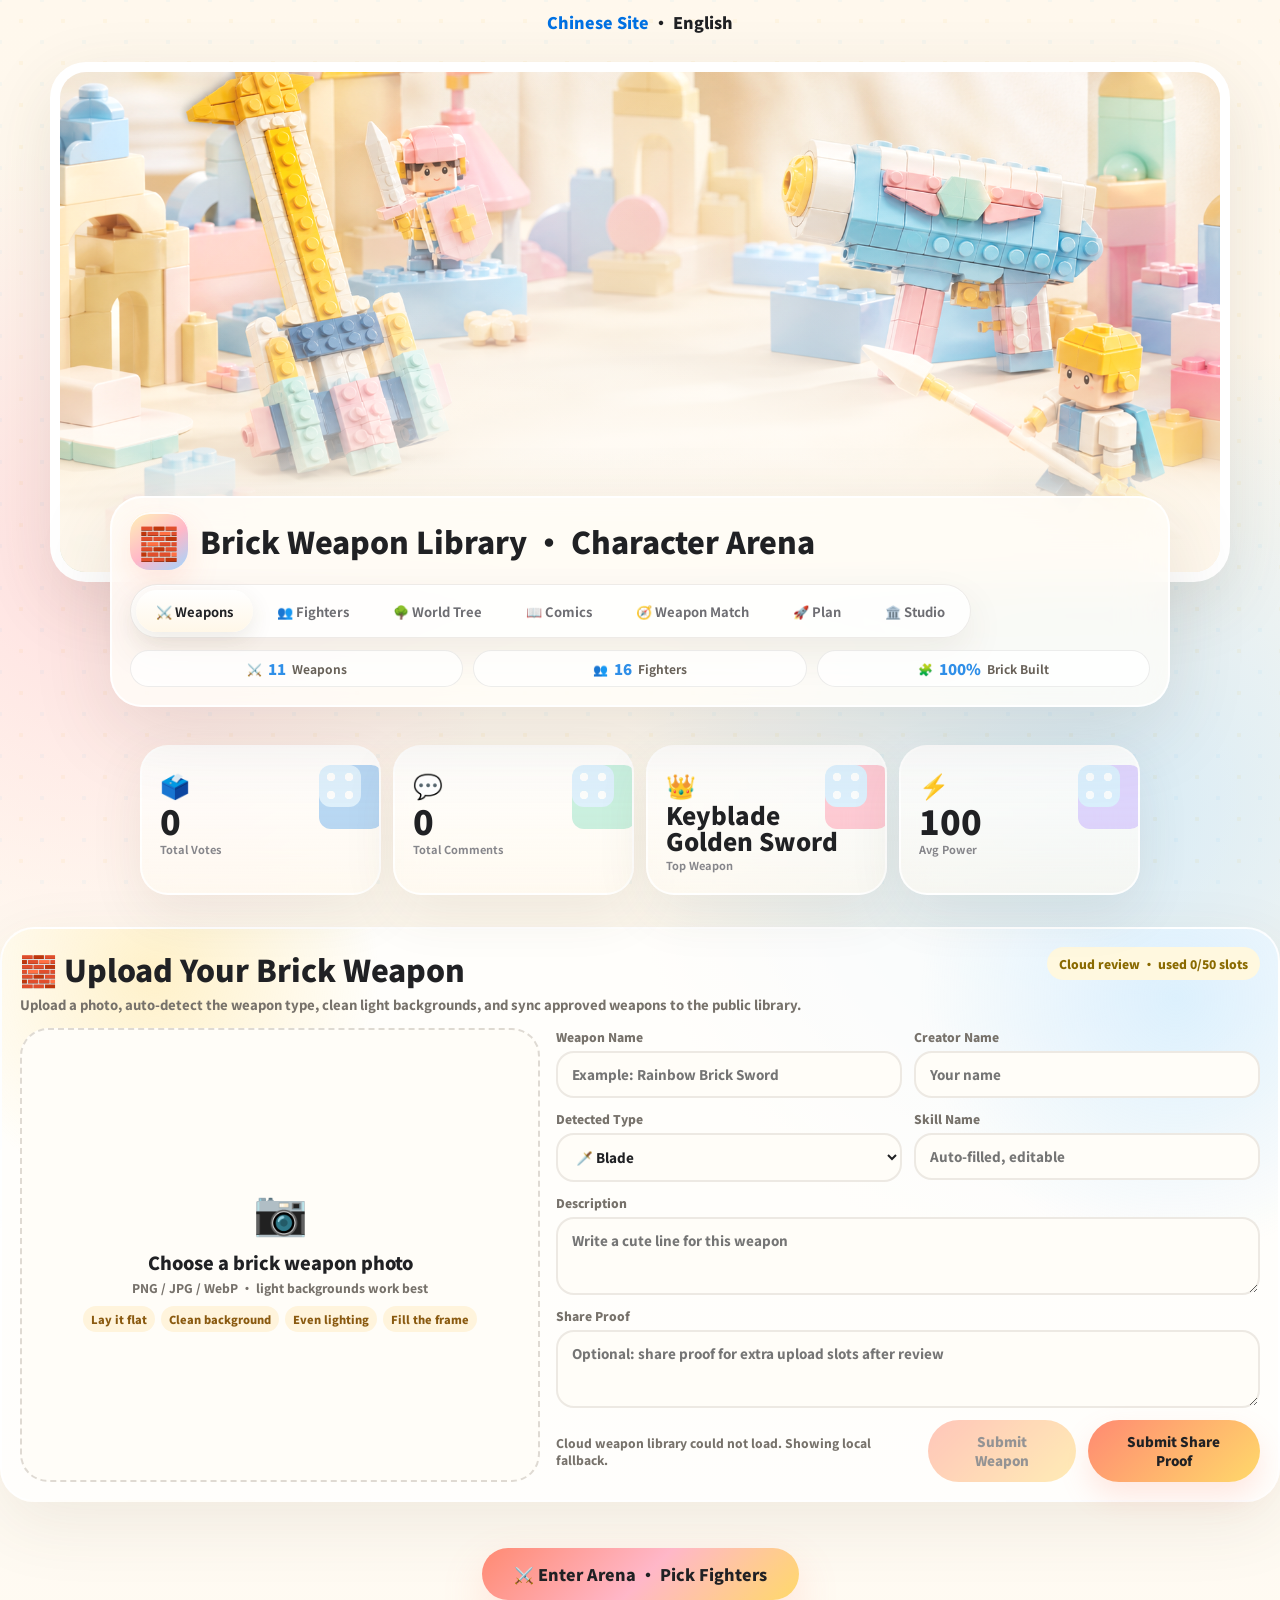
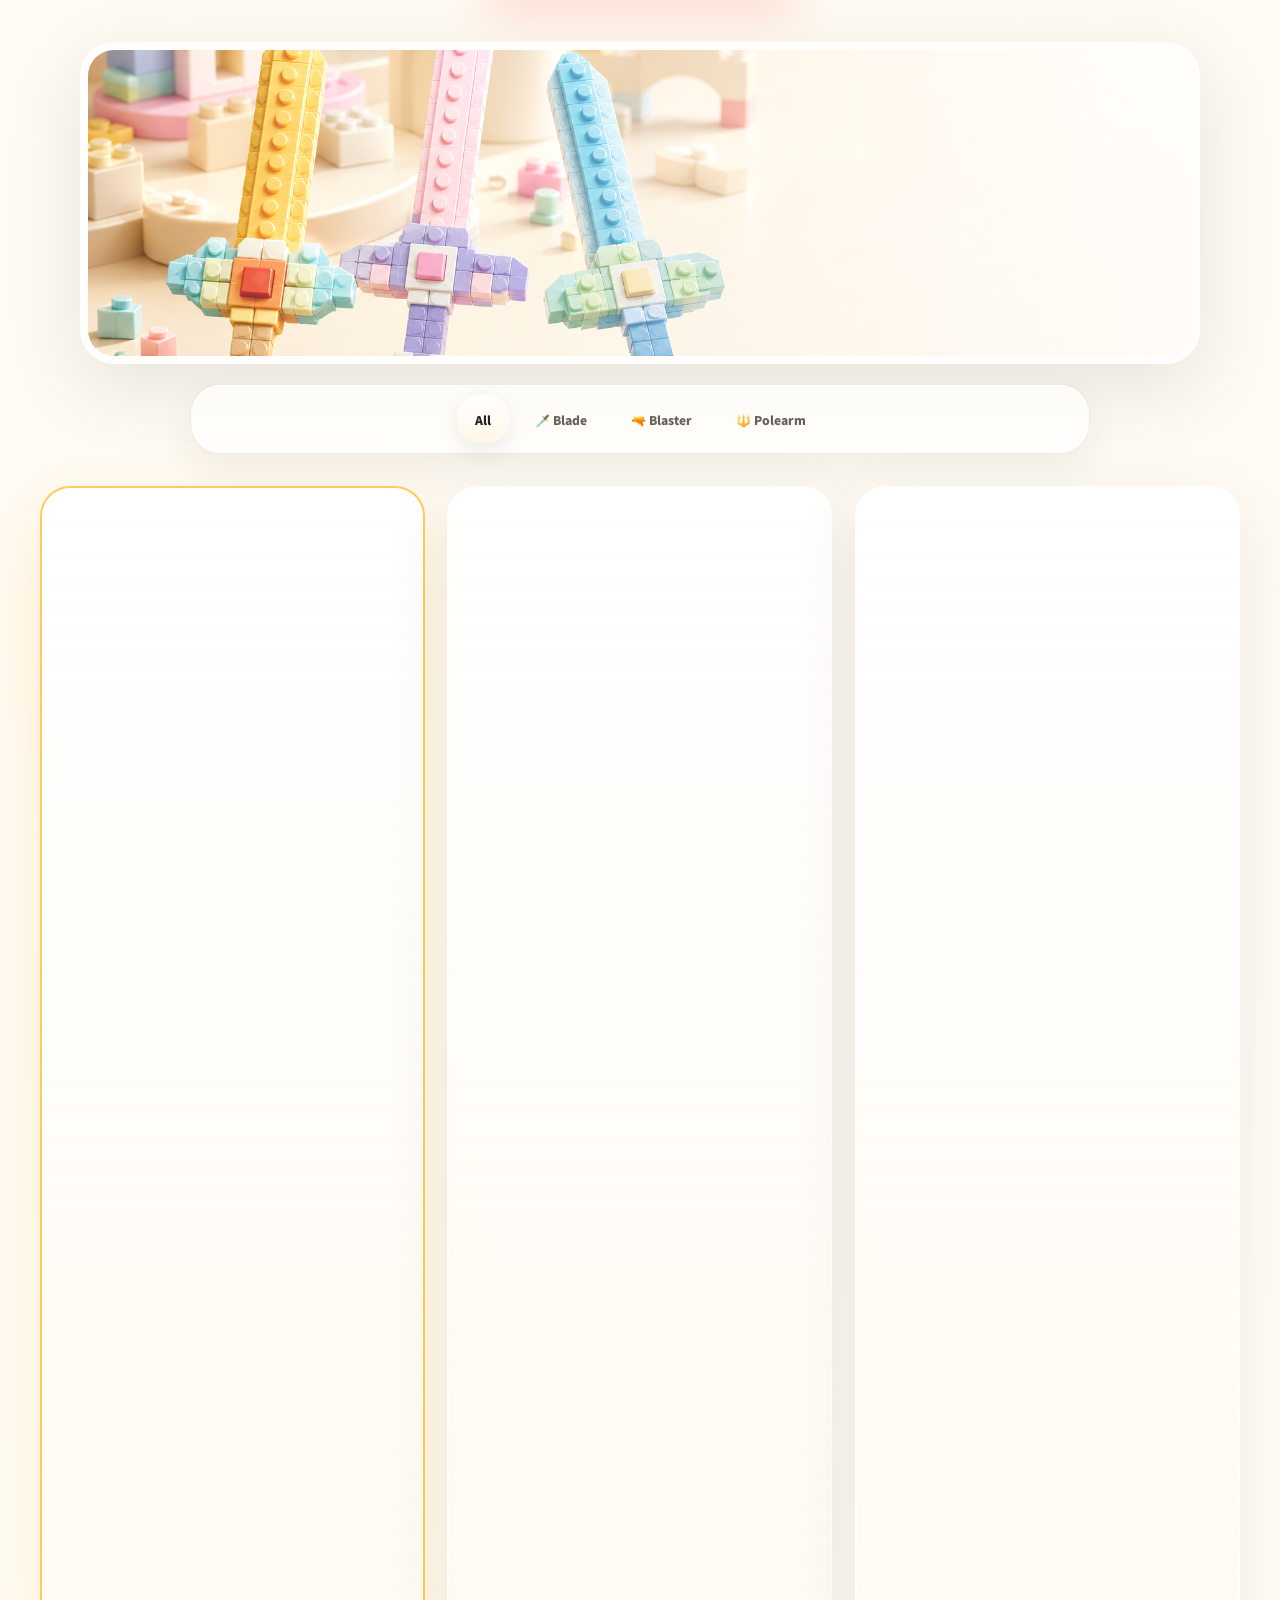
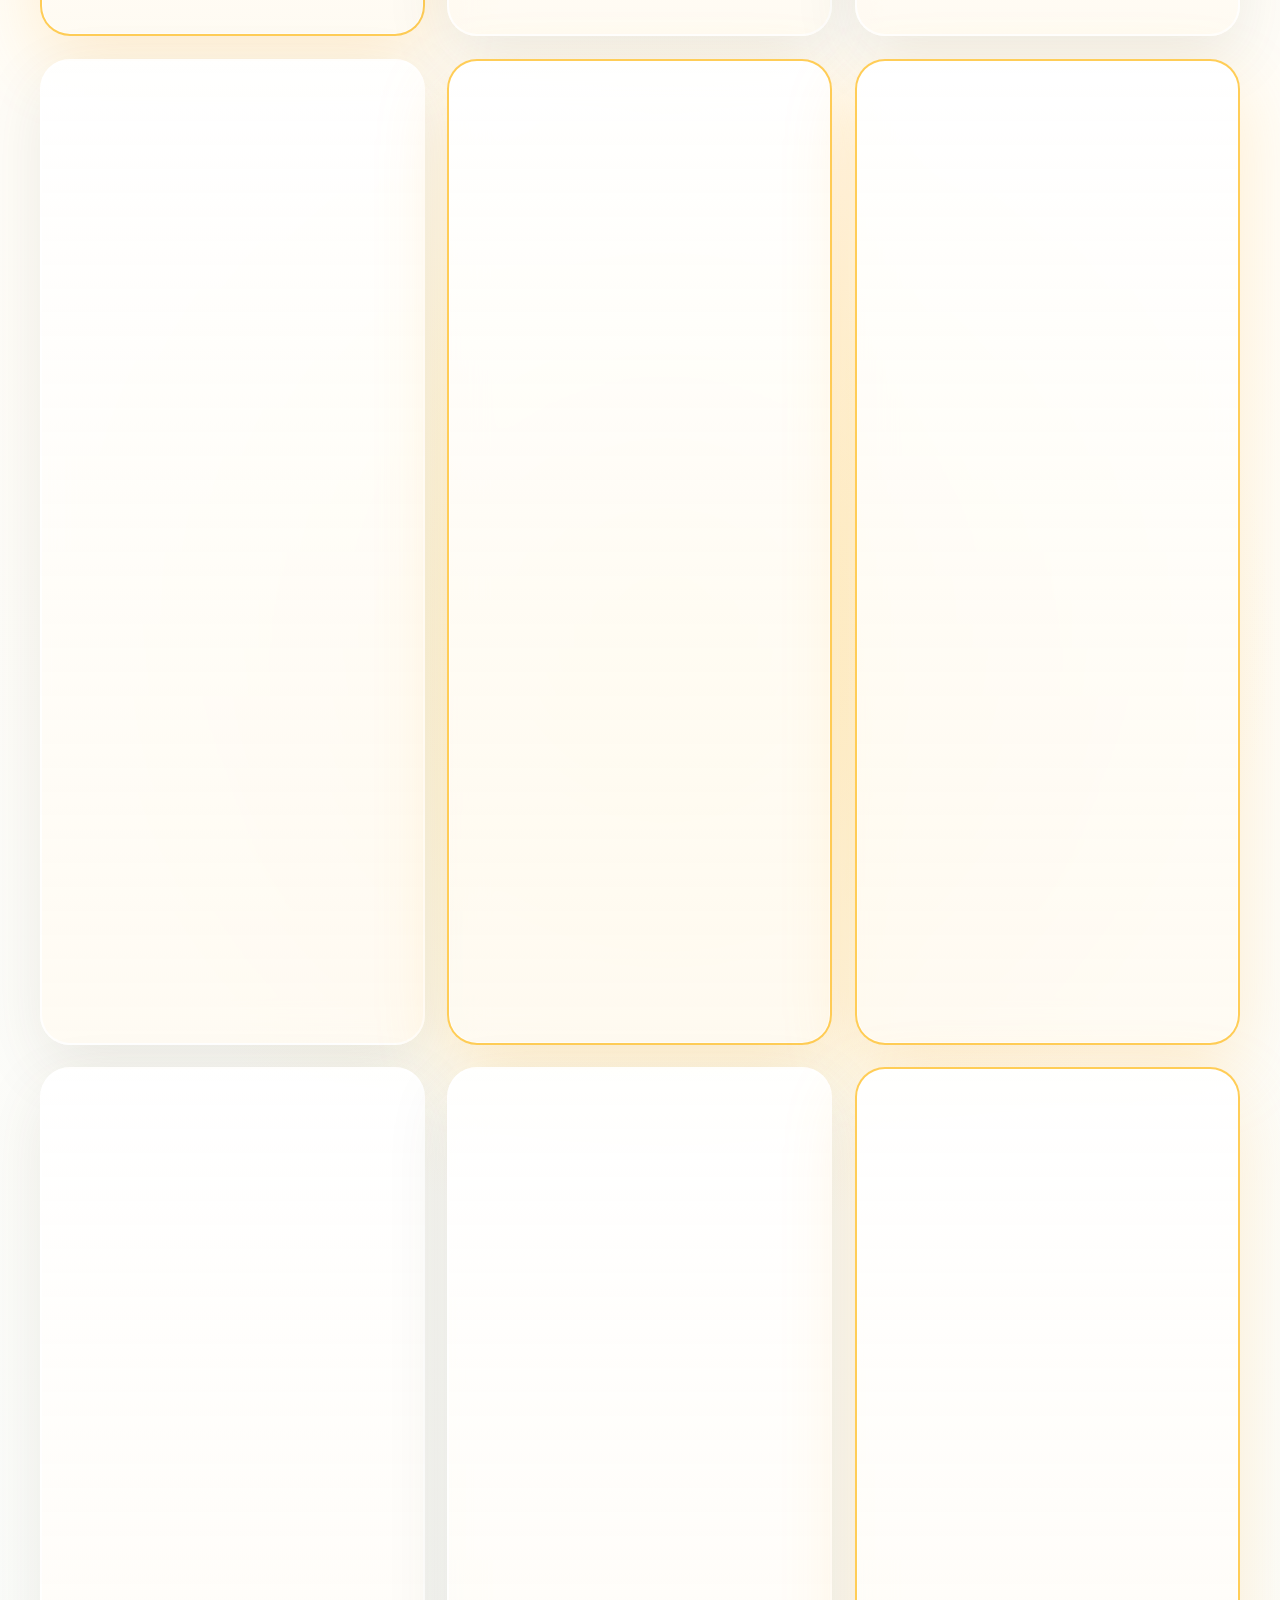
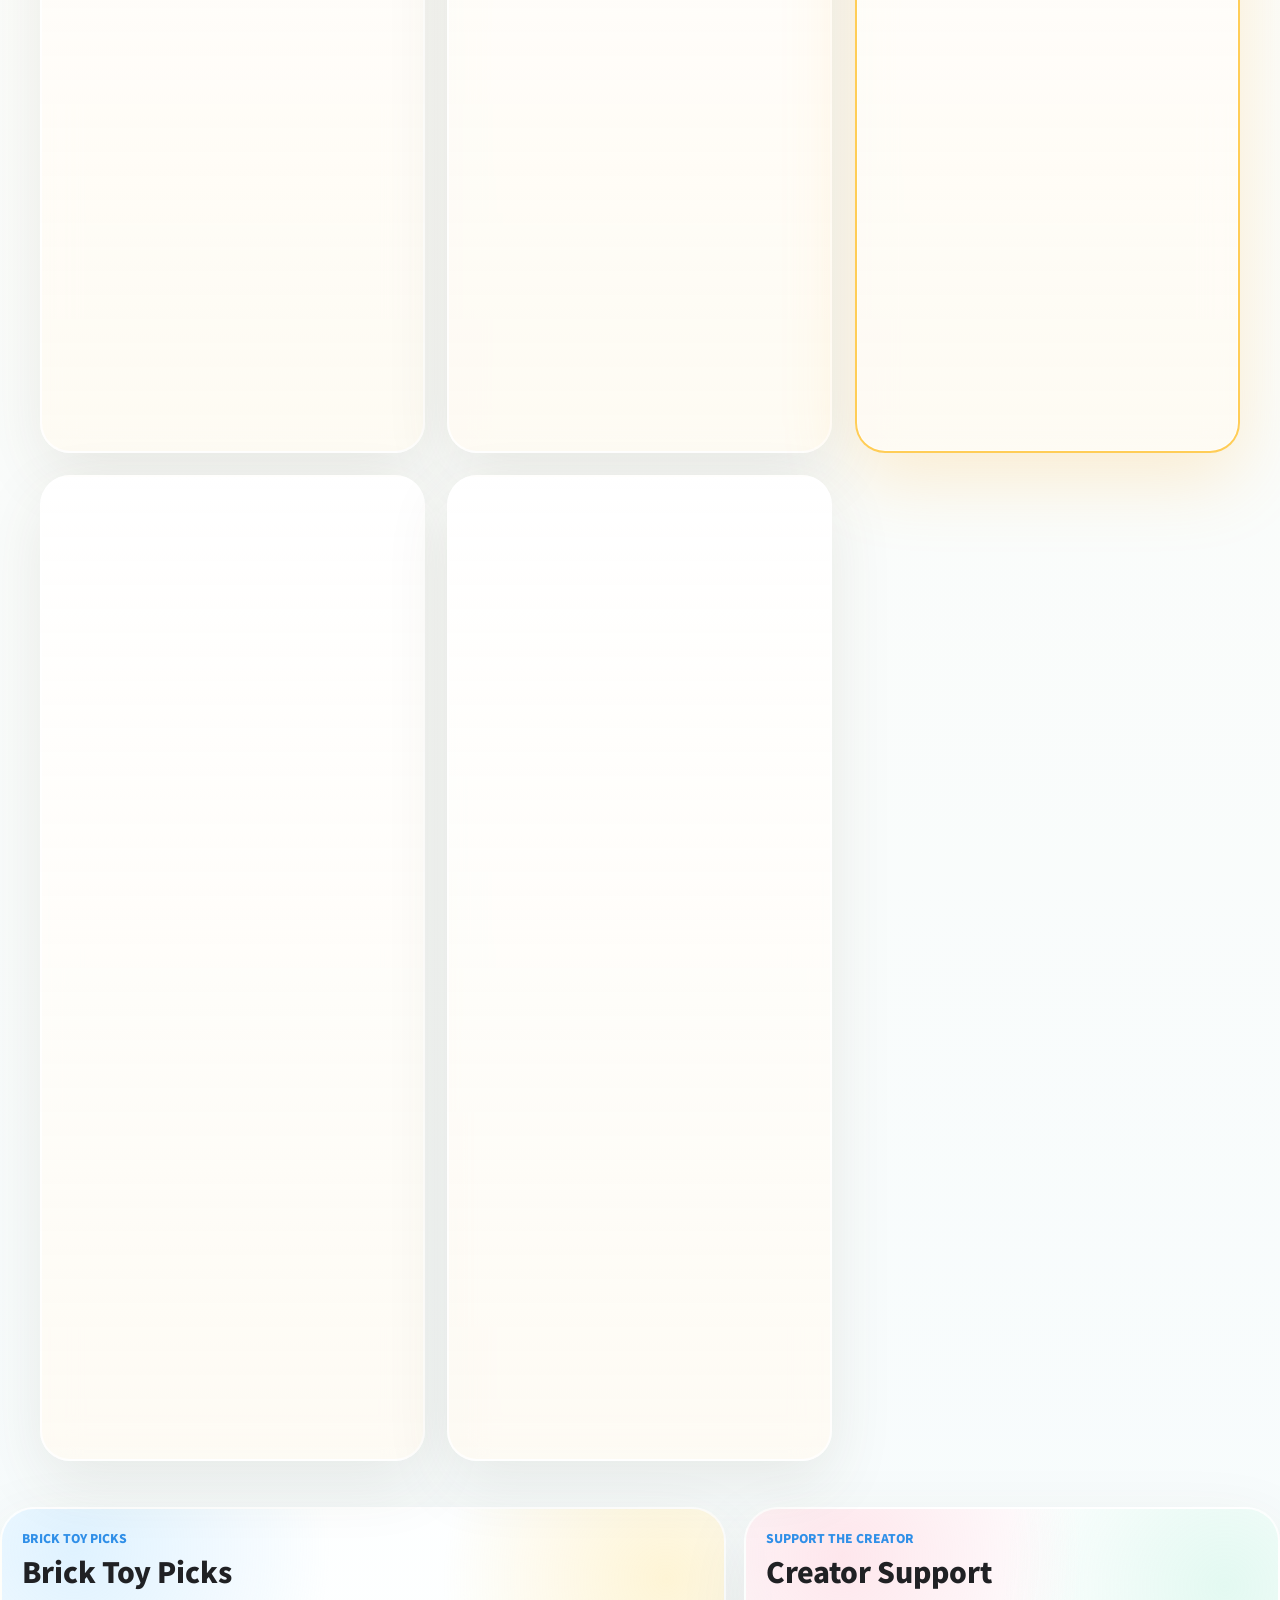
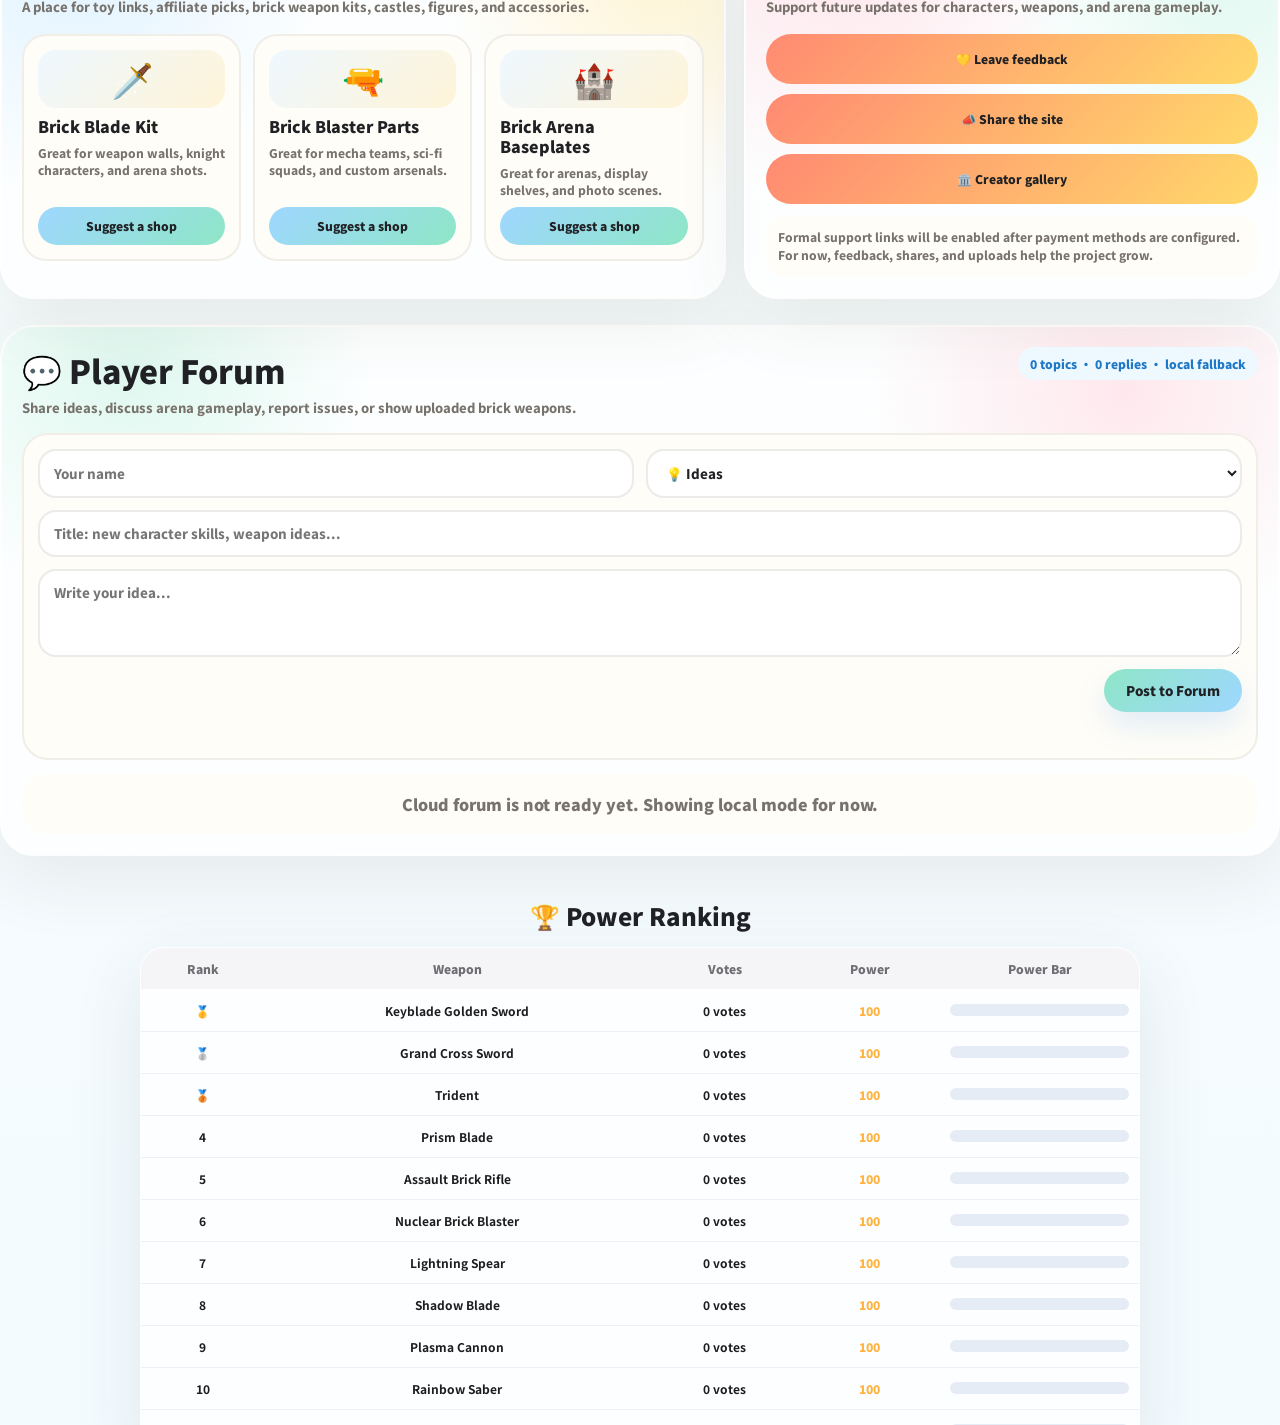
==== commit 61caa60c: "Build content loop V2" ====
--- a/en/index.html
+++ b/en/index.html
@@ -1816,6 +1816,73 @@
 .char-stat-mini{
   background:#fff;
 }
+.world-tree-lite,.comic-library-lite,.plan-lite{
+  max-width:1180px;
+  margin:0 auto 34px;
+  padding:20px;
+}
+.world-tree-lite-grid,.comic-gallery-lite,.plan-lite-grid{
+  display:grid;
+  grid-template-columns:repeat(auto-fit,minmax(240px,1fr));
+  gap:14px;
+}
+.world-tree-lite-card,.comic-lite-card,.plan-lite-card{
+  border:1px solid rgba(78,64,44,.1);
+  border-radius:24px;
+  background:rgba(255,255,255,.82);
+  box-shadow:0 18px 48px rgba(78,64,44,.08);
+  overflow:hidden;
+}
+.world-tree-lite-card{
+  padding:16px;
+}
+.world-tree-lite-card b,.plan-lite-card b{
+  display:block;
+  color:#202124;
+  font-size:17px;
+  font-weight:1000;
+}
+.world-tree-lite-card span,.plan-lite-card span{
+  display:block;
+  color:#686158;
+  font-size:13px;
+  font-weight:850;
+  line-height:1.5;
+  margin-top:6px;
+}
+.world-tree-avatar-row{
+  display:flex;
+  flex-wrap:wrap;
+  gap:7px;
+  margin-top:12px;
+}
+.world-tree-avatar-row button{
+  border:0;
+  border-radius:999px;
+  padding:7px 9px;
+  background:#fff;
+  color:#536071;
+  font:inherit;
+  font-size:11px;
+  font-weight:950;
+  cursor:pointer;
+}
+.comic-lite-card img{
+  width:100%;
+  aspect-ratio:3/4;
+  object-fit:cover;
+  object-position:50% 0;
+  display:block;
+  background:#eef4ff;
+}
+.comic-lite-info{
+  padding:13px;
+}
+.comic-lite-title{color:#202124;font-size:17px;font-weight:1000}
+.comic-lite-copy{color:#686158;font-size:12px;font-weight:850;line-height:1.45;margin-top:7px}
+.plan-lite-card{
+  padding:18px;
+}
 .selection-overlay{
   background:
     radial-gradient(circle at 20% 12%,rgba(255,183,200,.28),transparent 24rem),
@@ -1871,6 +1938,7 @@
     grid-template-columns:1fr;
     padding-inline:12px;
   }
+  .world-tree-lite-grid,.comic-gallery-lite,.plan-lite-grid{grid-template-columns:1fr}
   .sel-layout{
     grid-template-columns:1fr;
   }
@@ -3474,7 +3542,10 @@
     <div class="nav-tabs">
       <button class="nav-tab active" data-panel="weapons">⚔️ Weapons</button>
       <button class="nav-tab" data-panel="characters">👥 Fighters</button>
+      <button class="nav-tab" data-panel="tree">🌳 World Tree</button>
+      <button class="nav-tab" data-panel="comics">📖 Comics</button>
       <button class="nav-tab" data-panel="quiz">🧭 Weapon Match</button>
+      <button class="nav-tab" data-panel="plan">🚀 Plan</button>
       <button class="nav-tab" data-panel="studio">🏛️ Studio</button>
     </div>
   </div>
@@ -3666,6 +3737,22 @@
   <div class="char-grid" id="charGrid"></div>
 </div>
 
+<!-- WORLD TREE PANEL -->
+<div class="panel" id="panel-tree">
+  <div class="section-header"><h2>🌳 MBTI World Tree</h2><div class="divider"></div><div class="sub">A readable English mirror of the 16-fighter world tree.</div></div>
+  <section class="world-tree-lite">
+    <div class="world-tree-lite-grid" id="worldTreeLite"></div>
+  </section>
+</div>
+
+<!-- COMICS PANEL -->
+<div class="panel" id="panel-comics">
+  <div class="section-header"><h2>📖 MBTI Comic Library</h2><div class="divider"></div><div class="sub">16 synced comic pages from the Chinese site.</div></div>
+  <section class="comic-library-lite">
+    <div class="comic-gallery-lite" id="comicGalleryLite"></div>
+  </section>
+</div>
+
 <!-- QUIZ PANEL -->
 <div class="panel" id="panel-quiz">
   <section class="quiz-panel">
@@ -3683,6 +3770,14 @@
       <button class="battle-start-btn" type="button" onclick="resetQuiz()">Retake</button>
     </div>
     <div class="quiz-result" id="quizResult"></div>
+  </section>
+</div>
+
+<!-- MASTER PLAN PANEL -->
+<div class="panel" id="panel-plan">
+  <div class="section-header"><h2>🚀 Mumu Brick Universe Plan</h2><div class="divider"></div><div class="sub">From uploaded weapons to comics, arena battles, sharing, and bilingual growth.</div></div>
+  <section class="plan-lite">
+    <div class="plan-lite-grid" id="planLite"></div>
   </section>
 </div>
 
@@ -5578,6 +5673,61 @@
   });
 }
 
+const EN_GROUP_META={
+  NT:{label:'Strategy Branch',desc:'Planning, systems, pressure, and strange experiments.'},
+  NF:{label:'Dream Branch',desc:'Belief, empathy, protection, and team inspiration.'},
+  SJ:{label:'Order Branch',desc:'Rules, care, logistics, and reliable execution.'},
+  SP:{label:'Adventure Branch',desc:'Speed, style, field instincts, and live improvisation.'}
+};
+const EN_COMIC_TITLES={
+  ENTJ:'Grand Command',INTJ:'The Seventh Shadow Step',INTP:'Failed Results Are Useful',ENTP:'I Convinced the Opposition',
+  ENFJ:'Hero Assembly Signal',INFJ:'Gentle Prophecy',INFP:'Rebuild the Broken Dream',ENFP:'Rainbow Detour',
+  ISTJ:'Item Thirteen: Strike',ISFJ:'Light Behind the Shield',ESTJ:'Battle Delivery Day',ESFJ:'Warm Supply Station',
+  ISTP:'One Screw Only',ISFP:'Win Beautifully',ESTP:'We Explain While Moving',ESFP:'All Stage Lights'
+};
+function englishComicImage(c){return '../assets/comics/'+c.mbti.toLowerCase()+'-comic-page.png'}
+function renderEnglishWorldTree(){
+  const box=document.getElementById('worldTreeLite');
+  if(!box)return;
+  box.innerHTML=Object.keys(EN_GROUP_META).map(group=>{
+    const meta=EN_GROUP_META[group];
+    const chars=CHARACTERS.filter(c=>c.group===group);
+    return '<article class="world-tree-lite-card">'+
+      '<b>'+escapeHTML(group)+' · '+escapeHTML(meta.label)+'</b>'+
+      '<span>'+escapeHTML(meta.desc)+'</span>'+
+      '<div class="world-tree-avatar-row">'+chars.map(c=>'<button type="button" onclick="openCharacterProfile(\''+c.mbti+'\')">'+escapeHTML(c.mbti)+' · '+escapeHTML(c.name)+'</button>').join('')+'</div>'+
+    '</article>';
+  }).join('');
+}
+function renderEnglishComicGallery(){
+  const box=document.getElementById('comicGalleryLite');
+  if(!box)return;
+  box.innerHTML=CHARACTERS.map(c=>{
+    const trait=getCharTrait(c);
+    return '<article class="comic-lite-card">'+
+      '<img src="'+englishComicImage(c)+'" alt="'+escapeHTML(c.name)+' comic page" loading="lazy">'+
+      '<div class="comic-lite-info">'+
+        '<div class="comic-lite-title">'+escapeHTML(c.name)+' · '+escapeHTML(EN_COMIC_TITLES[c.mbti]||'Brick Comic')+'</div>'+
+        '<div class="comic-lite-copy">'+escapeHTML(c.mbti+' · '+c.mbtiName+' · '+trait.role+' · '+c.quotes.win)+'</div>'+
+        '<div class="comic-gallery-actions"><button class="char-share-btn" type="button" onclick="openCharacterProfile(\''+c.mbti+'\')">View dossier</button></div>'+
+      '</div>'+
+    '</article>';
+  }).join('');
+}
+function renderEnglishPlan(){
+  const box=document.getElementById('planLite');
+  if(!box)return;
+  const items=[
+    ['Live','Weapon Library','Upload brick weapons, generate cards, and let approved weapons join the public arsenal.'],
+    ['Live','Character Universe','16 MBTI fighters now have avatars, dossiers, stats, quotes, and battle roles.'],
+    ['Live','Comics and World Tree','The Chinese site has the full interactive version; this English page mirrors the core content.'],
+    ['Next','Bilingual Growth Loop','Sync future sharing tools, shop/support placeholders, and project updates across both languages.']
+  ];
+  box.innerHTML=items.map(item=>
+    '<article class="plan-lite-card"><b>'+escapeHTML(item[0])+' · '+escapeHTML(item[1])+'</b><span>'+escapeHTML(item[2])+'</span></article>'
+  ).join('');
+}
+
 function openCharacterProfile(mbti){
   const c=CHARACTERS.find(x=>x.mbti===mbti);
   if(!c)return;
@@ -6278,6 +6428,19 @@
 }
 
 // ===== INIT =====
+function renderStaticShell(){
+  renderWeapons();
+  renderForum();
+  renderCharacters();
+  renderEnglishWorldTree();
+  renderEnglishComicGallery();
+  renderEnglishPlan();
+  renderQuiz();
+  updateDashboard();
+  updateLeaderboard();
+}
+renderStaticShell();
+
 loadData().then(async()=>{
   await refreshPromotionBonus();
   applyUploadedWeapons();
@@ -6285,6 +6448,9 @@
   renderWeapons();
   renderForum();
   renderCharacters();
+  renderEnglishWorldTree();
+  renderEnglishComicGallery();
+  renderEnglishPlan();
   renderQuiz();
   renderStudio();
   updateDashboard();
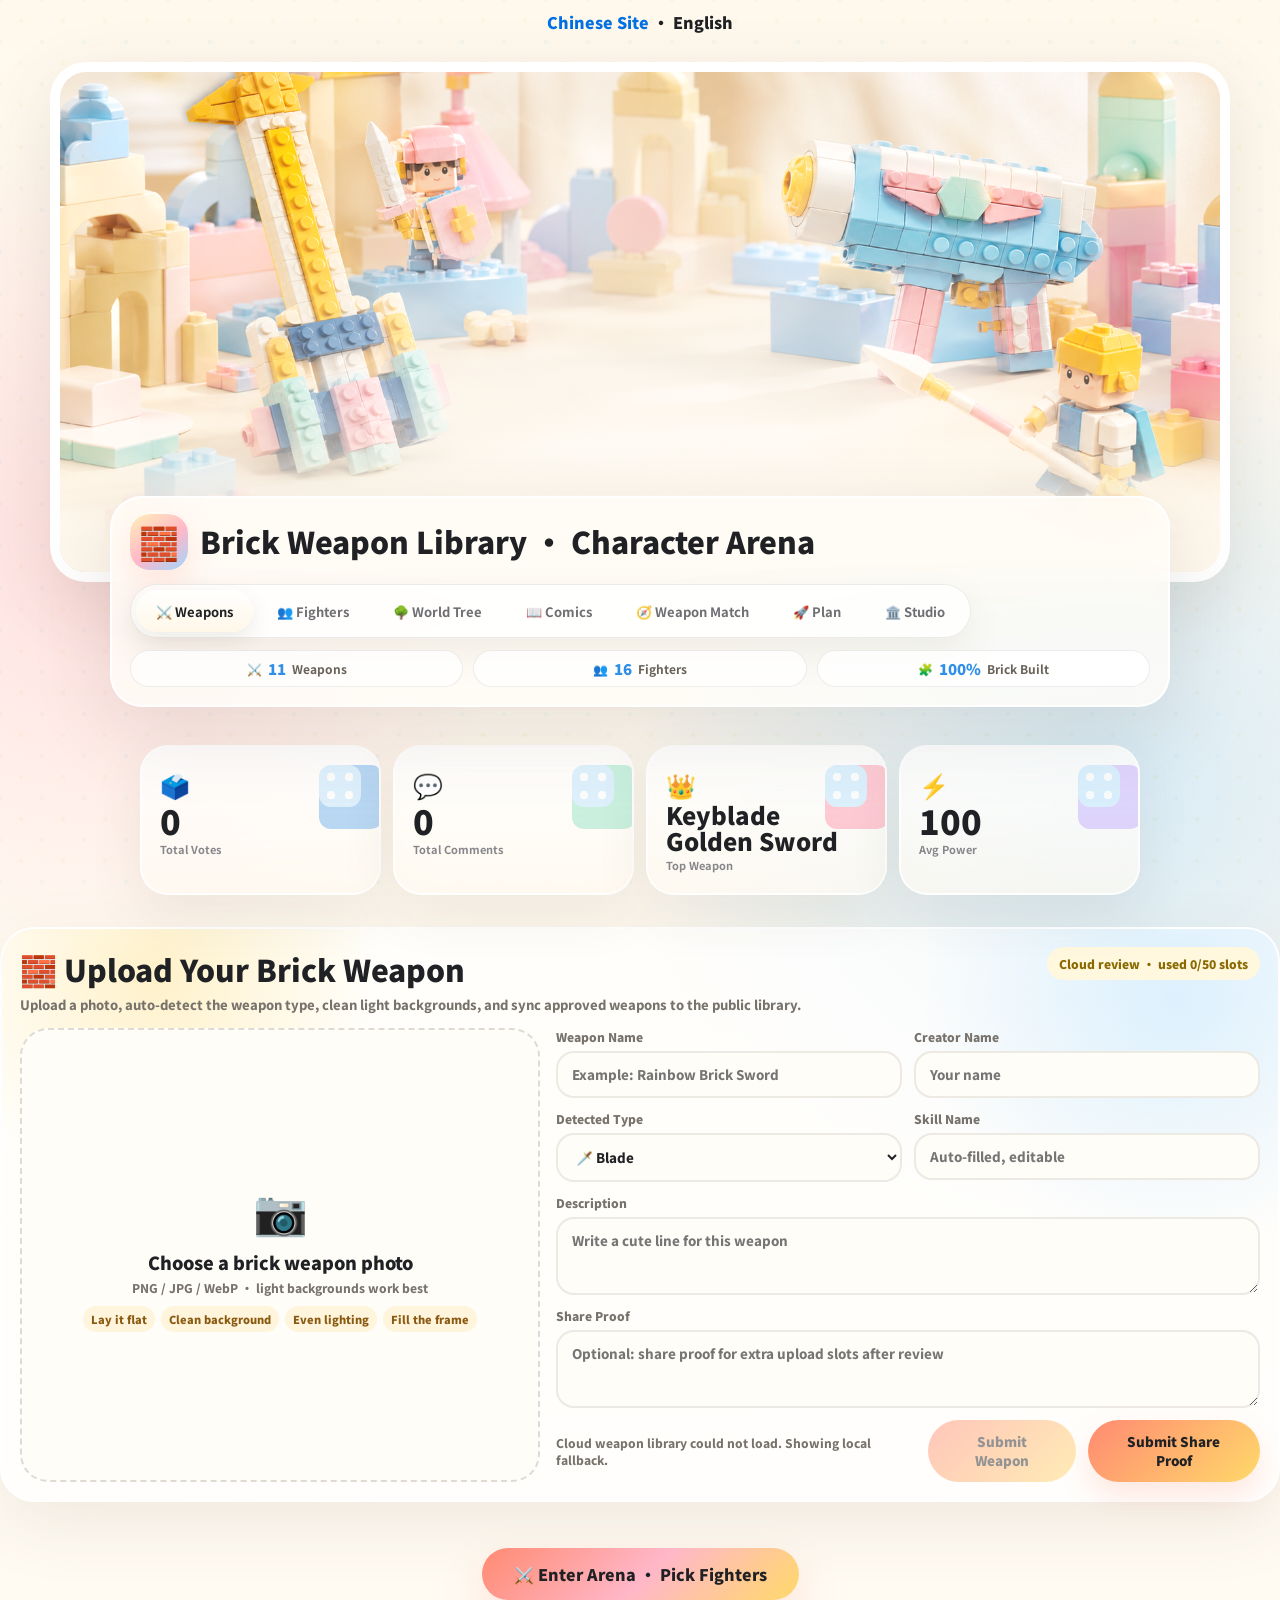
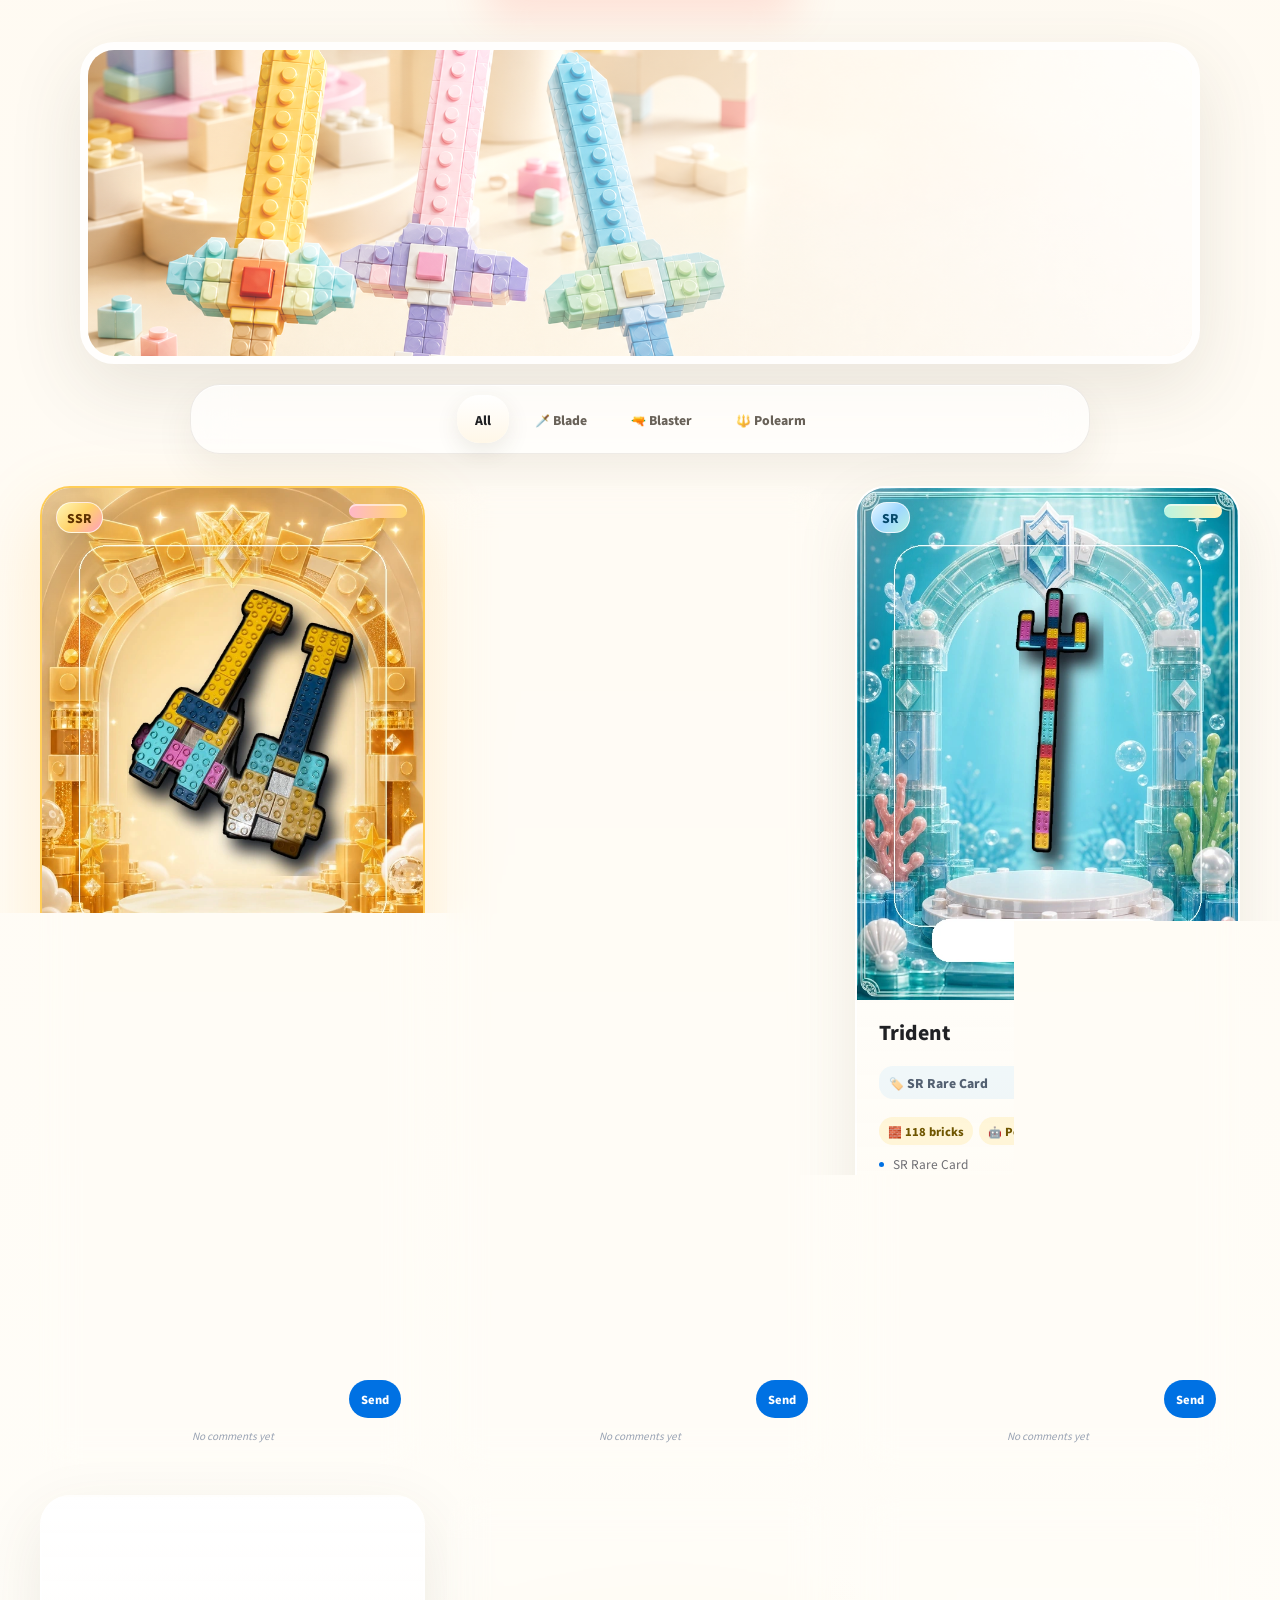
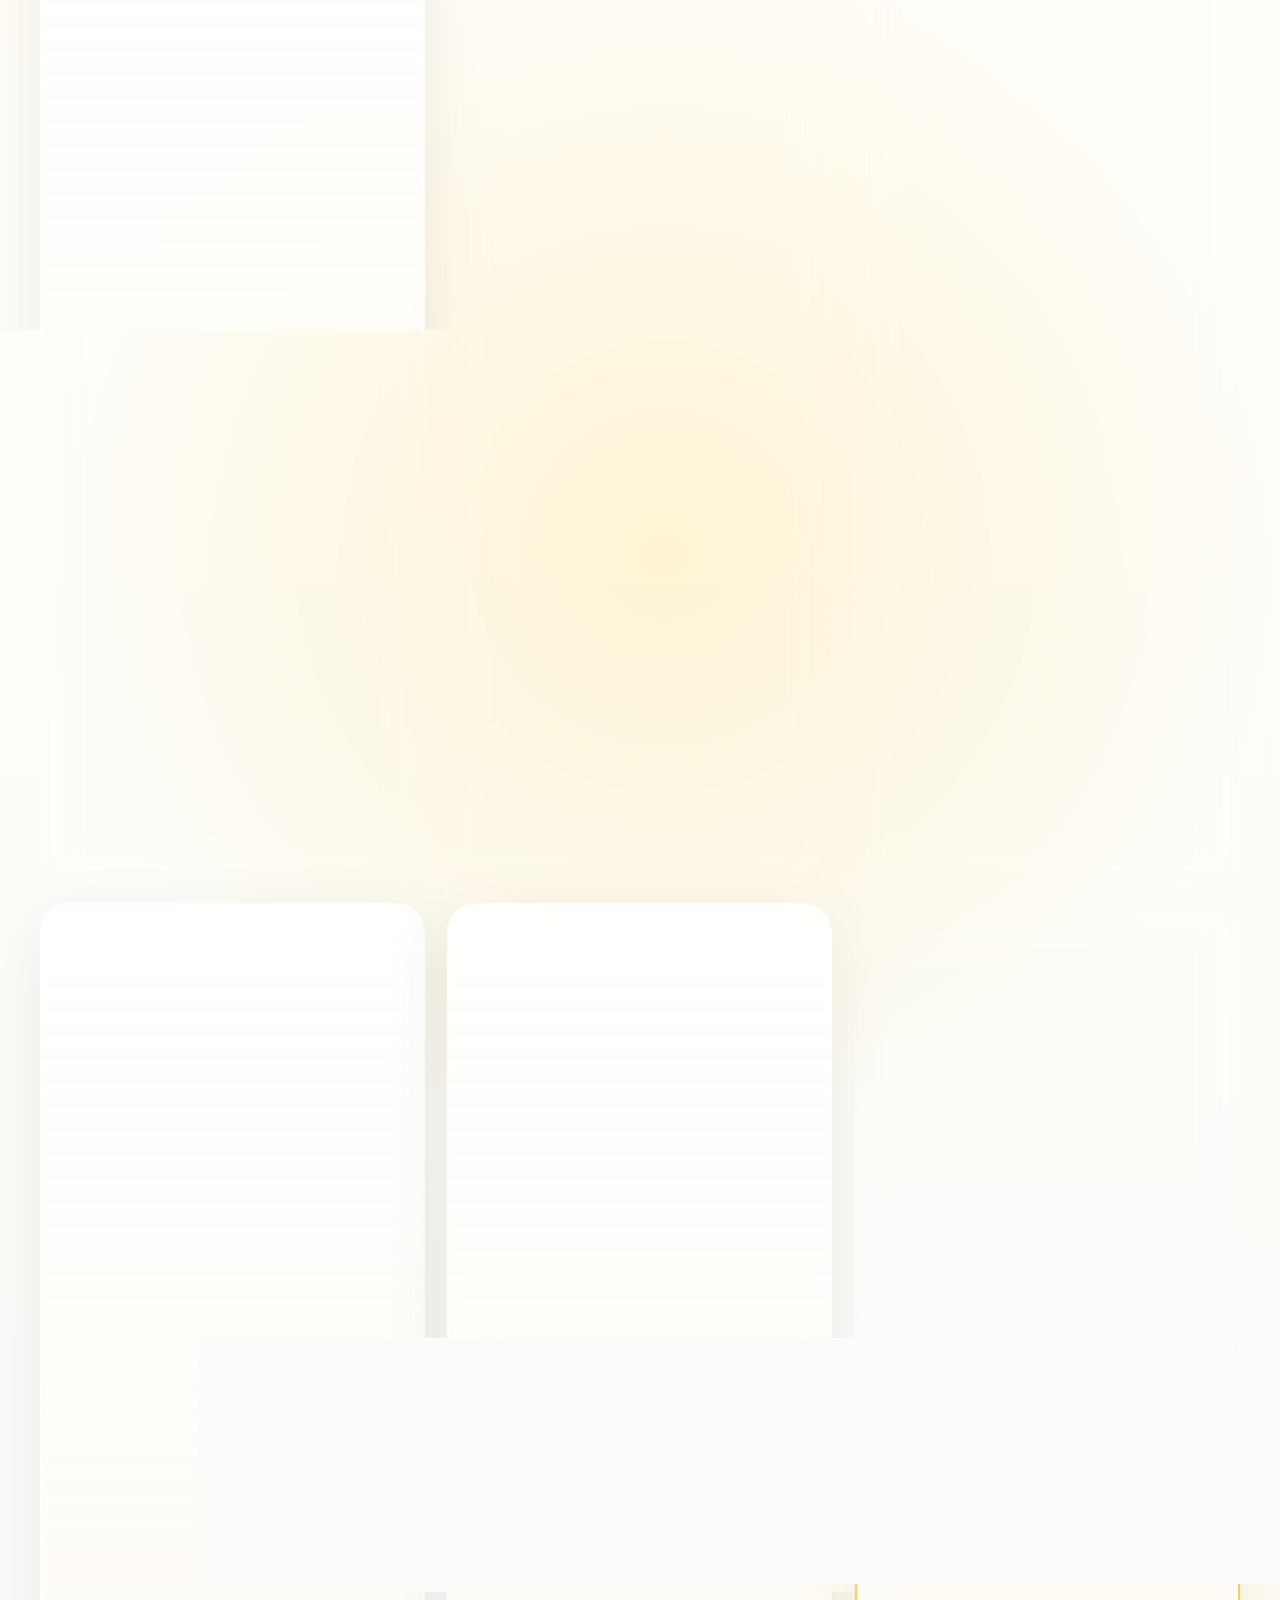
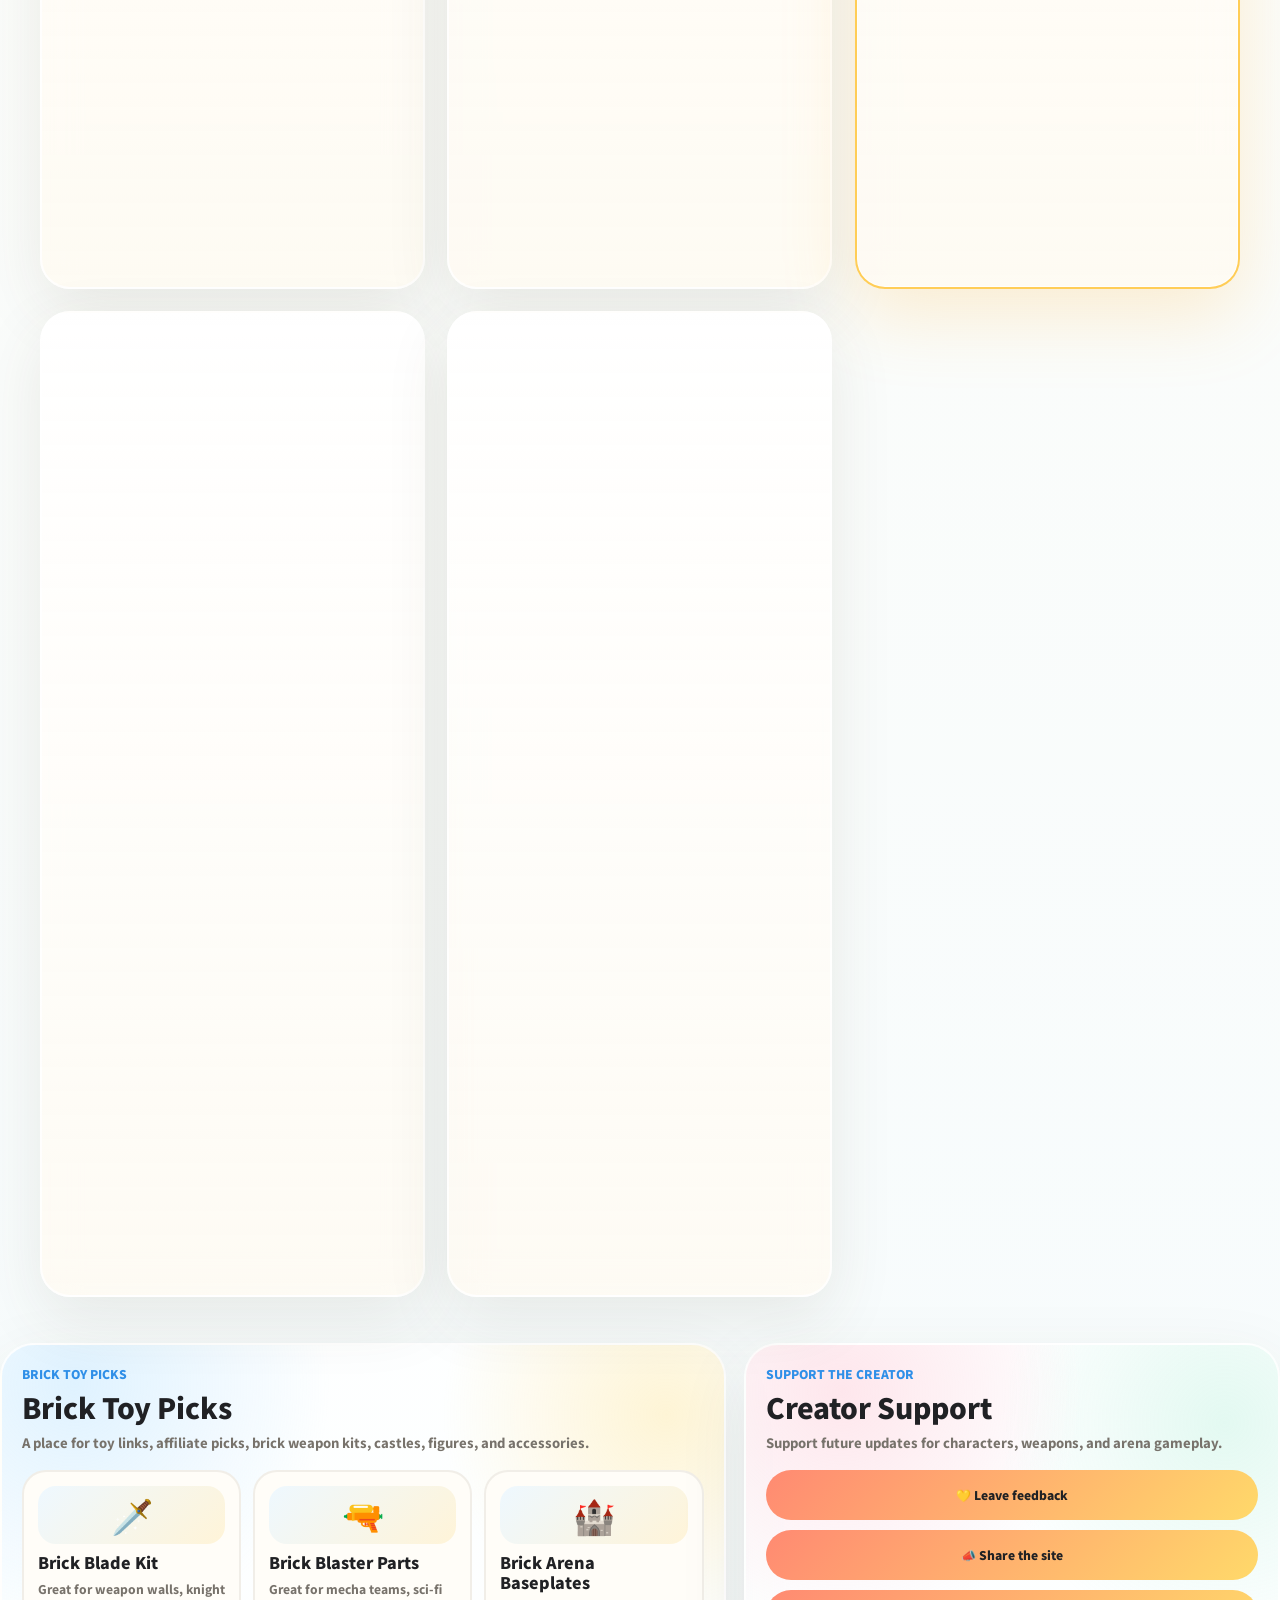
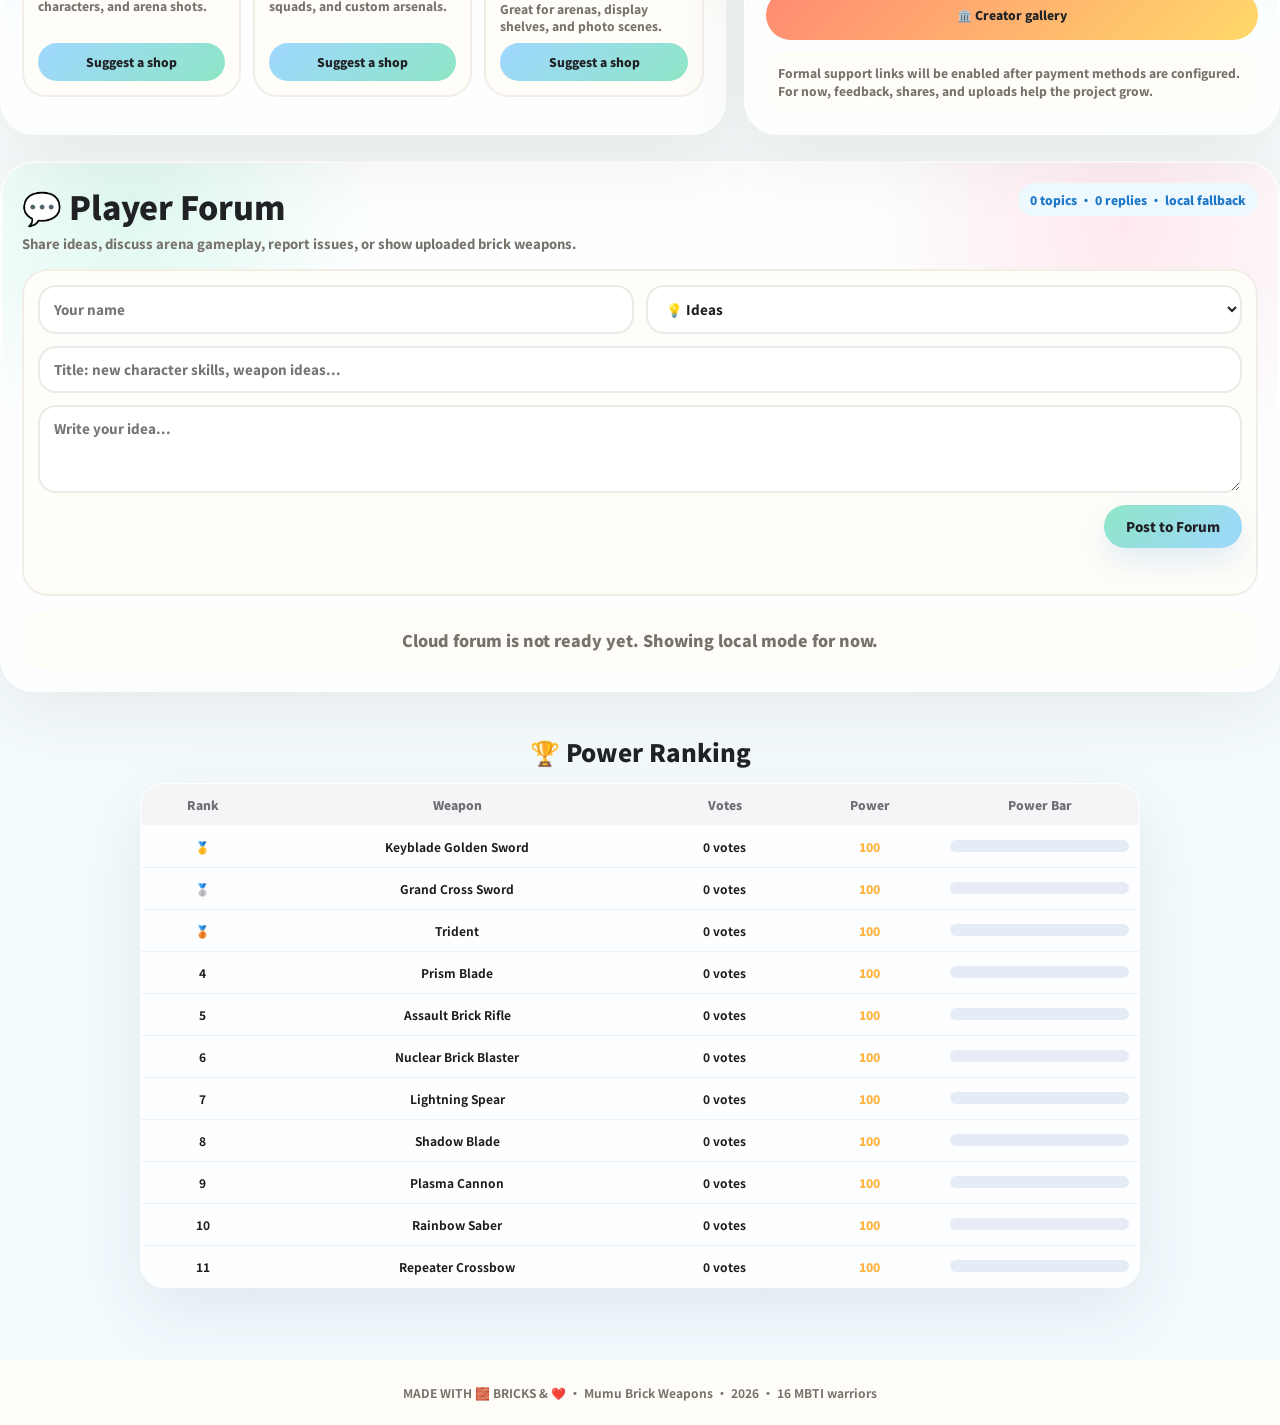
==== commit b2301a27: "Finish plan sweep" ====
--- a/en/index.html
+++ b/en/index.html
@@ -1836,6 +1836,10 @@
 .world-tree-lite-card{
   padding:16px;
 }
+.world-tree-lite-card.active{
+  outline:3px solid rgba(47,143,232,.24);
+  background:linear-gradient(135deg,rgba(255,255,255,.94),rgba(238,248,255,.78));
+}
 .world-tree-lite-card b,.plan-lite-card b{
   display:block;
   color:#202124;
@@ -1867,6 +1871,35 @@
   font-weight:950;
   cursor:pointer;
 }
+.world-tree-avatar-row button.active{
+  background:#1d1d1f;
+  color:#fff;
+}
+.world-tree-relation-panel{
+  margin-top:16px;
+  border:1px solid rgba(78,64,44,.1);
+  border-radius:24px;
+  padding:16px;
+  background:rgba(255,255,255,.84);
+  box-shadow:0 18px 48px rgba(78,64,44,.08);
+}
+.world-tree-relation-title{color:#202124;font-size:22px;font-weight:1000}
+.world-tree-relation-copy{color:#686158;font-size:13px;font-weight:850;line-height:1.55;margin-top:8px}
+.world-tree-relation-list{display:grid;grid-template-columns:repeat(auto-fit,minmax(220px,1fr));gap:10px;margin-top:14px}
+.world-tree-relation-list button{
+  border:0;
+  border-radius:18px;
+  padding:11px;
+  background:#fff;
+  color:#536071;
+  text-align:left;
+  font:inherit;
+  font-size:12px;
+  font-weight:900;
+  cursor:pointer;
+  box-shadow:0 10px 24px rgba(45,55,72,.08);
+}
+.world-tree-relation-list button.active{background:linear-gradient(135deg,#eef8ff,#fff4d8);color:#202124}
 .comic-lite-card img{
   width:100%;
   aspect-ratio:3/4;
@@ -1880,6 +1913,53 @@
 }
 .comic-lite-title{color:#202124;font-size:17px;font-weight:1000}
 .comic-lite-copy{color:#686158;font-size:12px;font-weight:850;line-height:1.45;margin-top:7px}
+.comic-lite-actions{display:flex;flex-wrap:wrap;gap:8px;margin-top:12px}
+.comic-lite-actions button{
+  border:0;
+  border-radius:999px;
+  padding:9px 12px;
+  background:linear-gradient(135deg,#ffd96a,#ff8a72);
+  color:#202124;
+  font:inherit;
+  font-size:12px;
+  font-weight:1000;
+  cursor:pointer;
+}
+.comic-fullscreen{
+  position:fixed;
+  inset:0;
+  z-index:320;
+  display:none;
+  grid-template-rows:auto 1fr auto;
+  gap:12px;
+  padding:16px;
+  background:rgba(12,14,20,.92);
+  backdrop-filter:blur(18px) saturate(1.1);
+}
+.comic-fullscreen.active{display:grid}
+.comic-fullscreen-head,.comic-fullscreen-foot{display:flex;align-items:center;justify-content:space-between;gap:10px;color:#fff}
+.comic-fullscreen-title{min-width:0;font-size:18px;font-weight:1000;line-height:1.25}
+.comic-fullscreen-title span{display:block;color:#b9c8dc;font-size:12px;font-weight:850;margin-top:3px}
+.comic-fullscreen-actions{display:flex;flex-wrap:wrap;gap:8px;justify-content:flex-end}
+.comic-fullscreen button,.comic-fullscreen a{
+  min-height:40px;
+  border:0;
+  border-radius:999px;
+  padding:10px 13px;
+  background:rgba(255,255,255,.14);
+  color:#fff;
+  text-decoration:none;
+  font:inherit;
+  font-size:12px;
+  font-weight:1000;
+  cursor:pointer;
+}
+.comic-fullscreen .primary{background:linear-gradient(135deg,#ffd96a,#ff8a72);color:#202124}
+.comic-fullscreen-stage{min-height:0;display:grid;grid-template-columns:auto minmax(0,1fr) auto;align-items:center;gap:12px}
+.comic-fullscreen-image{min-width:0;min-height:0;height:100%;display:grid;place-items:center}
+.comic-fullscreen-image img{max-width:100%;max-height:100%;object-fit:contain;border-radius:18px;background:#f6f8ff;box-shadow:0 24px 80px rgba(0,0,0,.38)}
+.comic-fullscreen-nav{width:44px;height:72px;border-radius:18px!important;font-size:24px!important;padding:0!important}
+.comic-fullscreen-foot{align-items:flex-start;color:#dbe5ff;font-size:13px;font-weight:850;line-height:1.55}
 .plan-lite-card{
   padding:18px;
 }
@@ -1939,6 +2019,11 @@
     padding-inline:12px;
   }
   .world-tree-lite-grid,.comic-gallery-lite,.plan-lite-grid{grid-template-columns:1fr}
+  .comic-fullscreen{padding:10px;gap:8px}
+  .comic-fullscreen-stage{grid-template-columns:1fr;grid-template-rows:1fr auto}
+  .comic-fullscreen-stage .comic-fullscreen-nav{display:none}
+  .comic-fullscreen-head,.comic-fullscreen-foot{display:grid}
+  .comic-fullscreen-actions{justify-content:start}
   .sel-layout{
     grid-template-columns:1fr;
   }
@@ -3742,6 +3827,7 @@
   <div class="section-header"><h2>🌳 MBTI World Tree</h2><div class="divider"></div><div class="sub">A readable English mirror of the 16-fighter world tree.</div></div>
   <section class="world-tree-lite">
     <div class="world-tree-lite-grid" id="worldTreeLite"></div>
+    <div class="world-tree-relation-panel" id="worldTreeRelationLite"></div>
   </section>
 </div>
 
@@ -3907,6 +3993,18 @@
 <div class="modal-overlay" id="modal" onclick="closeModal(event)">
   <button class="modal-close" type="button" aria-label="Close modal" onclick="closeModal()">✕</button>
   <div class="modal-content" id="modalContent" onclick="event.stopPropagation()"></div>
+</div>
+<div class="comic-fullscreen" id="comicFullscreenEn" aria-hidden="true">
+  <div class="comic-fullscreen-head">
+    <div class="comic-fullscreen-title" id="comicFullscreenTitleEn">Comic Library<span>MBTI Brick Fighter</span></div>
+    <div class="comic-fullscreen-actions" id="comicFullscreenActionsEn"></div>
+  </div>
+  <div class="comic-fullscreen-stage">
+    <button class="comic-fullscreen-nav" type="button" onclick="stepEnglishComicFullscreen(-1)" aria-label="Previous">‹</button>
+    <div class="comic-fullscreen-image" id="comicFullscreenImageEn"></div>
+    <button class="comic-fullscreen-nav" type="button" onclick="stepEnglishComicFullscreen(1)" aria-label="Next">›</button>
+  </div>
+  <div class="comic-fullscreen-foot" id="comicFullscreenFootEn"></div>
 </div>
 
 <div class="footer">MADE WITH 🧱 BRICKS & ❤️ · Mumu Brick Weapons · 2026 · 16 MBTI warriors</div>
@@ -5564,6 +5662,12 @@
 }
 
 document.addEventListener('keydown',e=>{
+  const comicOverlay=document.getElementById('comicFullscreenEn');
+  if(comicOverlay&&comicOverlay.classList.contains('active')){
+    if(e.key==='Escape'){closeEnglishComicFullscreen();return;}
+    if(e.key==='ArrowLeft'){stepEnglishComicFullscreen(-1);return;}
+    if(e.key==='ArrowRight'){stepEnglishComicFullscreen(1);return;}
+  }
   if(e.key==='Enter'&&e.target.classList.contains('comment-input')){const id=e.target.dataset.weaponId||e.target.id.replace('ci','');if(id)postComment(id)}
   if(e.key==='Escape'){
     if(document.getElementById('modal')&&document.getElementById('modal').classList.contains('active'))closeModal();
@@ -5571,6 +5675,7 @@
     if(document.getElementById('arena')&&document.getElementById('arena').style.display==='flex')closeArena();
   }
 });
+window.addEventListener('hashchange',openEnglishComicFromHash);
 
 // ===== RENDER CHARACTERS =====
 function weaponLabel(type){
@@ -5685,34 +5790,130 @@
   ISTJ:'Item Thirteen: Strike',ISFJ:'Light Behind the Shield',ESTJ:'Battle Delivery Day',ESFJ:'Warm Supply Station',
   ISTP:'One Screw Only',ISFP:'Win Beautifully',ESTP:'We Explain While Moving',ESFP:'All Stage Lights'
 };
+const EN_TREE_RELATIONS=[
+  {a:'ENTJ',b:'INTJ',type:'Strategy',label:'Strategic Alliance',desc:'One sets direction, the other calculates the route.'},
+  {a:'INTJ',b:'INTP',type:'Strategy',label:'Mind Lab',desc:'INTJ deletes failed routes while INTP proves the strange route can work.'},
+  {a:'ENFJ',b:'INFJ',type:'Dream',label:'Guiding Light',desc:'ENFJ makes the team believe; INFJ spots the safest path.'},
+  {a:'INFP',b:'ENFP',type:'Dream',label:'Rainbow Quest',desc:'A dream catches fire and suddenly finds a hidden stage.'},
+  {a:'ISTJ',b:'ESTJ',type:'Order',label:'Order Engine',desc:'Planning, execution, and review become one steady battle loop.'},
+  {a:'ISFJ',b:'ESFJ',type:'Order',label:'Safe House',desc:'Shield and supplies keep the whole team brave enough to move.'},
+  {a:'ISTP',b:'ESTP',type:'Adventure',label:'Tactical Rush',desc:'ISTP finds the weak point; ESTP runs straight through the opening.'},
+  {a:'ISFP',b:'ESFP',type:'Adventure',label:'Stage Combo',desc:'When the battle becomes a performance, momentum turns into a weapon.'}
+];
+let englishTreeSelected='INTJ';
+let englishTreeRelation=0;
+let englishComicSelected='ENTJ';
+let englishComicFullscreenOpen=false;
 function englishComicImage(c){return '../assets/comics/'+c.mbti.toLowerCase()+'-comic-page.png'}
+function englishComicLink(mbti){return location.origin+location.pathname+location.search+'#comic-'+String(mbti||englishComicSelected).toUpperCase()}
+async function copyEnglishText(text){
+  try{
+    if(navigator.clipboard)await navigator.clipboard.writeText(text);
+    else prompt('Copy',text);
+  }catch(e){prompt('Copy',text);}
+}
 function renderEnglishWorldTree(){
   const box=document.getElementById('worldTreeLite');
   if(!box)return;
   box.innerHTML=Object.keys(EN_GROUP_META).map(group=>{
     const meta=EN_GROUP_META[group];
     const chars=CHARACTERS.filter(c=>c.group===group);
-    return '<article class="world-tree-lite-card">'+
+    return '<article class="world-tree-lite-card '+(chars.some(c=>c.mbti===englishTreeSelected)?'active':'')+'">'+
       '<b>'+escapeHTML(group)+' · '+escapeHTML(meta.label)+'</b>'+
       '<span>'+escapeHTML(meta.desc)+'</span>'+
-      '<div class="world-tree-avatar-row">'+chars.map(c=>'<button type="button" onclick="openCharacterProfile(\''+c.mbti+'\')">'+escapeHTML(c.mbti)+' · '+escapeHTML(c.name)+'</button>').join('')+'</div>'+
+      '<div class="world-tree-avatar-row">'+chars.map(c=>'<button class="'+(c.mbti===englishTreeSelected?'active':'')+'" type="button" onclick="selectEnglishTreeCharacter(\''+c.mbti+'\')">'+escapeHTML(c.mbti)+' · '+escapeHTML(c.name)+'</button>').join('')+'</div>'+
     '</article>';
   }).join('');
+  renderEnglishTreeRelationPanel();
+}
+function selectEnglishTreeCharacter(mbti){
+  englishTreeSelected=mbti;
+  const idx=EN_TREE_RELATIONS.findIndex(r=>r.a===mbti||r.b===mbti);
+  englishTreeRelation=idx>=0?idx:0;
+  renderEnglishWorldTree();
+}
+function showEnglishTreeRelation(index){
+  englishTreeRelation=index;
+  const r=EN_TREE_RELATIONS[index];
+  if(r)englishTreeSelected=r.a;
+  renderEnglishWorldTree();
+}
+function renderEnglishTreeRelationPanel(){
+  const box=document.getElementById('worldTreeRelationLite');
+  if(!box)return;
+  const c=CHARACTERS.find(x=>x.mbti===englishTreeSelected)||CHARACTERS[0];
+  const related=EN_TREE_RELATIONS.filter(r=>r.a===c.mbti||r.b===c.mbti);
+  const active=EN_TREE_RELATIONS[englishTreeRelation]||related[0]||EN_TREE_RELATIONS[0];
+  box.innerHTML=
+    '<div class="world-tree-relation-title">'+escapeHTML(c.mbti+' · '+c.name+' Relationship Map')+'</div>'+
+    '<div class="world-tree-relation-copy">'+escapeHTML('Selected branch: '+(EN_GROUP_META[c.group]&&EN_GROUP_META[c.group].label||c.group)+'. Click a bond to focus both fighters, then jump into the dossier or comic.')+'</div>'+
+    '<div class="world-tree-relation-list">'+EN_TREE_RELATIONS.map((r,i)=>'<button class="'+(active===r?'active':'')+'" type="button" onclick="showEnglishTreeRelation('+i+')"><b>'+escapeHTML(r.a+' × '+r.b+' · '+r.label)+'</b><span>'+escapeHTML(r.desc)+'</span></button>').join('')+'</div>'+
+    '<div class="comic-lite-actions"><button type="button" onclick="openCharacterProfile(\''+c.mbti+'\')">View dossier</button><button type="button" onclick="openEnglishComicFullscreen(\''+c.mbti+'\')">Open comic</button></div>';
 }
 function renderEnglishComicGallery(){
   const box=document.getElementById('comicGalleryLite');
   if(!box)return;
   box.innerHTML=CHARACTERS.map(c=>{
     const trait=getCharTrait(c);
-    return '<article class="comic-lite-card">'+
+    return '<article class="comic-lite-card '+(englishComicSelected===c.mbti?'active':'')+'">'+
       '<img src="'+englishComicImage(c)+'" alt="'+escapeHTML(c.name)+' comic page" loading="lazy">'+
       '<div class="comic-lite-info">'+
         '<div class="comic-lite-title">'+escapeHTML(c.name)+' · '+escapeHTML(EN_COMIC_TITLES[c.mbti]||'Brick Comic')+'</div>'+
         '<div class="comic-lite-copy">'+escapeHTML(c.mbti+' · '+c.mbtiName+' · '+trait.role+' · '+c.quotes.win)+'</div>'+
-        '<div class="comic-gallery-actions"><button class="char-share-btn" type="button" onclick="openCharacterProfile(\''+c.mbti+'\')">View dossier</button></div>'+
+        '<div class="comic-lite-actions"><button type="button" onclick="openEnglishComicFullscreen(\''+c.mbti+'\')">Full screen</button><button type="button" onclick="copyEnglishComicLink(\''+c.mbti+'\')">Copy link</button><button type="button" onclick="openCharacterProfile(\''+c.mbti+'\')">View dossier</button></div>'+
       '</div>'+
     '</article>';
   }).join('');
+}
+function renderEnglishComicFullscreen(){
+  if(!englishComicFullscreenOpen)return;
+  const c=CHARACTERS.find(x=>x.mbti===englishComicSelected)||CHARACTERS[0];
+  const title=document.getElementById('comicFullscreenTitleEn');
+  const actions=document.getElementById('comicFullscreenActionsEn');
+  const image=document.getElementById('comicFullscreenImageEn');
+  const foot=document.getElementById('comicFullscreenFootEn');
+  if(!title||!actions||!image||!foot)return;
+  title.innerHTML=escapeHTML(c.name+' · '+(EN_COMIC_TITLES[c.mbti]||'Brick Comic'))+'<span>'+escapeHTML(c.mbti+' · '+c.mbtiName+' · '+c.group)+'</span>';
+  image.innerHTML='<img src="'+englishComicImage(c)+'" alt="'+escapeHTML(c.name)+' full comic">';
+  actions.innerHTML='<button type="button" onclick="closeEnglishComicFullscreen()">Close</button><button type="button" onclick="copyEnglishComicLink(\''+c.mbti+'\')">Copy link</button><a class="primary" href="'+englishComicImage(c)+'" download="'+escapeHTML(c.mbti.toLowerCase()+'-comic-page.png')+'">Save image</a><button class="primary" type="button" onclick="closeEnglishComicFullscreen();openCharacterProfile(\''+c.mbti+'\')">Dossier</button>';
+  foot.innerHTML='<div>'+escapeHTML(c.quotes.win)+'</div><div>Keyboard: Left / Right to switch, Esc to close.</div><div class="comic-fullscreen-actions"><button type="button" onclick="stepEnglishComicFullscreen(-1)">Previous</button><button type="button" onclick="stepEnglishComicFullscreen(1)">Next</button></div>';
+  history.replaceState(null,'',location.pathname+location.search+'#comic-'+c.mbti);
+}
+function openEnglishComicFullscreen(mbti){
+  const c=CHARACTERS.find(x=>x.mbti===mbti);
+  if(c)englishComicSelected=c.mbti;
+  renderEnglishComicGallery();
+  englishComicFullscreenOpen=true;
+  const overlay=document.getElementById('comicFullscreenEn');
+  if(overlay){overlay.classList.add('active');overlay.setAttribute('aria-hidden','false');}
+  renderEnglishComicFullscreen();
+}
+function closeEnglishComicFullscreen(){
+  englishComicFullscreenOpen=false;
+  const overlay=document.getElementById('comicFullscreenEn');
+  if(overlay){overlay.classList.remove('active');overlay.setAttribute('aria-hidden','true');}
+}
+function stepEnglishComicFullscreen(delta){
+  const idx=Math.max(0,CHARACTERS.findIndex(c=>c.mbti===englishComicSelected));
+  const next=CHARACTERS[(idx+delta+CHARACTERS.length)%CHARACTERS.length];
+  englishComicSelected=next.mbti;
+  renderEnglishComicGallery();
+  renderEnglishComicFullscreen();
+}
+async function copyEnglishComicLink(mbti){
+  const c=CHARACTERS.find(x=>x.mbti===mbti);
+  if(c)englishComicSelected=c.mbti;
+  await copyEnglishText(englishComicLink(englishComicSelected));
+}
+function openEnglishComicFromHash(){
+  const match=String(location.hash||'').match(/^#comic-([A-Z]{4})$/i);
+  if(!match)return;
+  const mbti=match[1].toUpperCase();
+  if(CHARACTERS.some(c=>c.mbti===mbti)){
+    englishComicSelected=mbti;
+    switchPanel('comics');
+    renderEnglishComicGallery();
+  }
 }
 function renderEnglishPlan(){
   const box=document.getElementById('planLite');
@@ -6440,6 +6641,7 @@
   updateLeaderboard();
 }
 renderStaticShell();
+openEnglishComicFromHash();
 
 loadData().then(async()=>{
   await refreshPromotionBonus();
@@ -6450,6 +6652,7 @@
   renderCharacters();
   renderEnglishWorldTree();
   renderEnglishComicGallery();
+  openEnglishComicFromHash();
   renderEnglishPlan();
   renderQuiz();
   renderStudio();
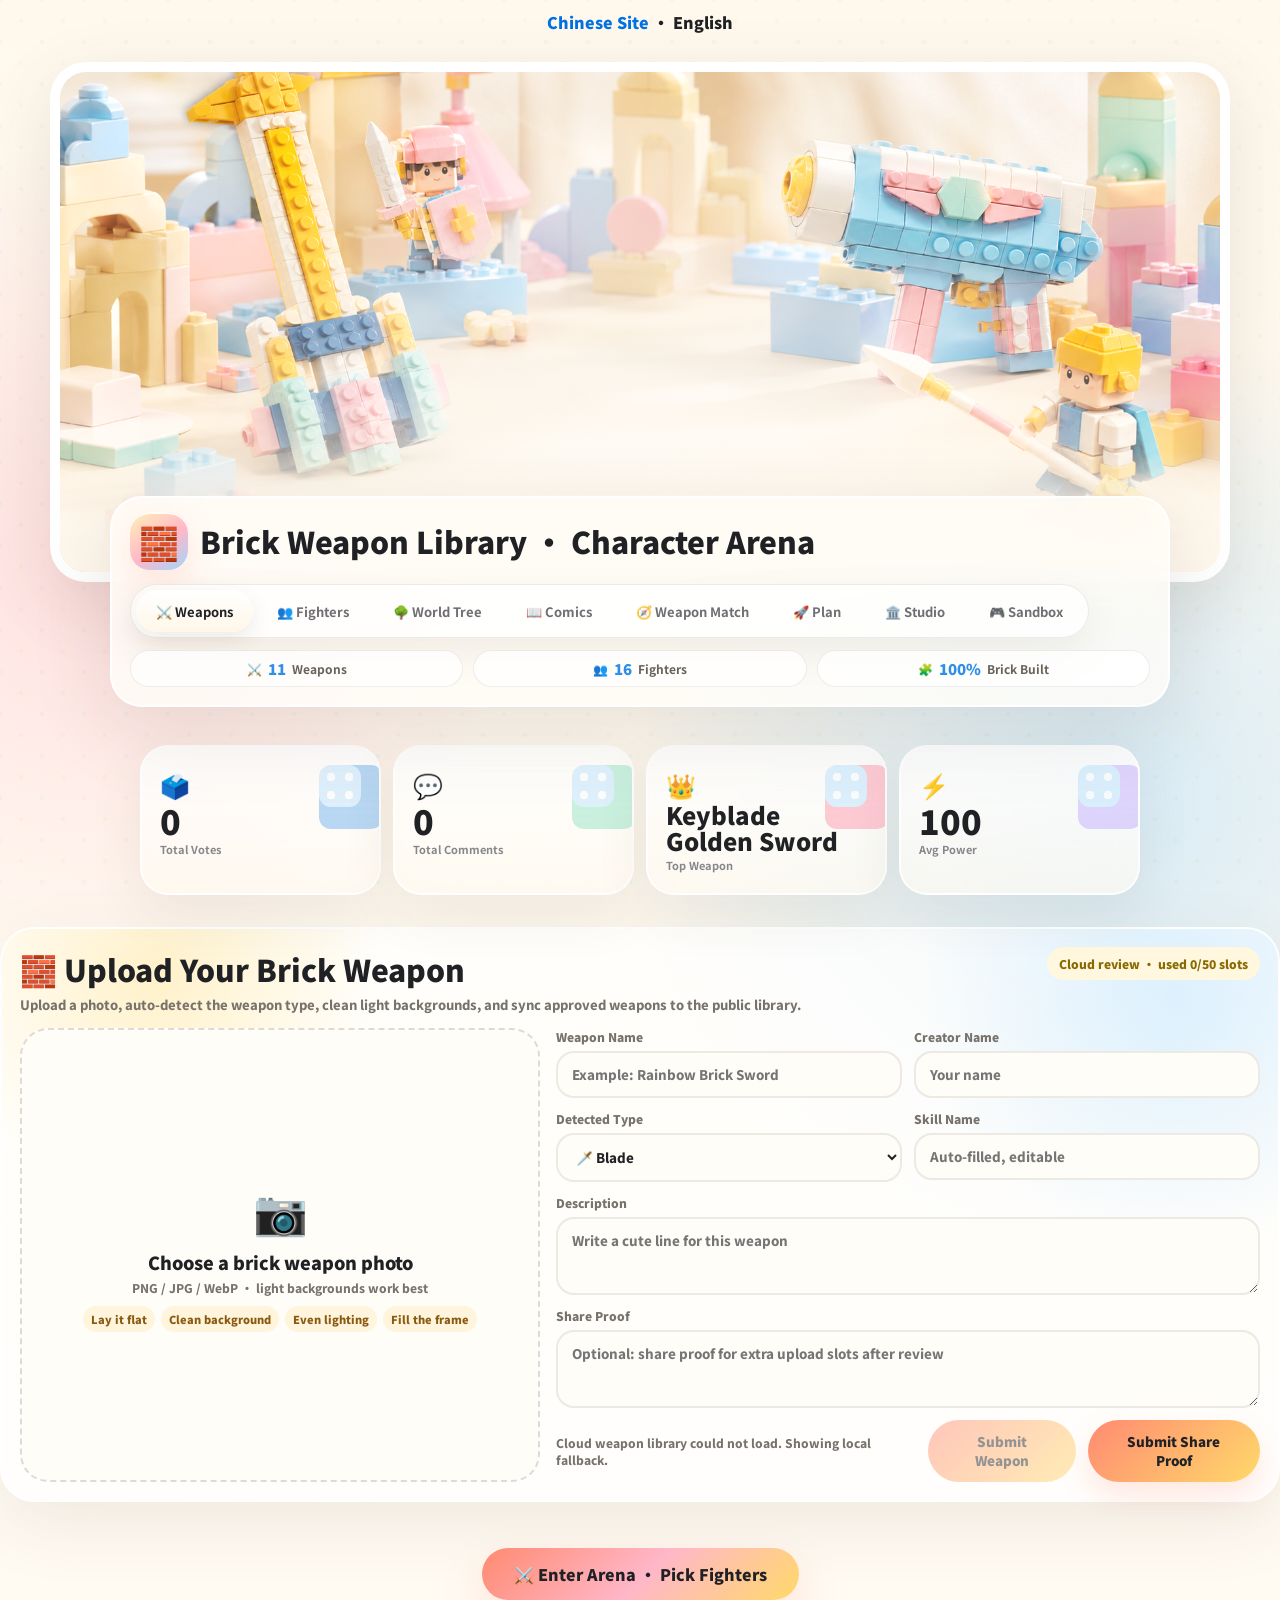
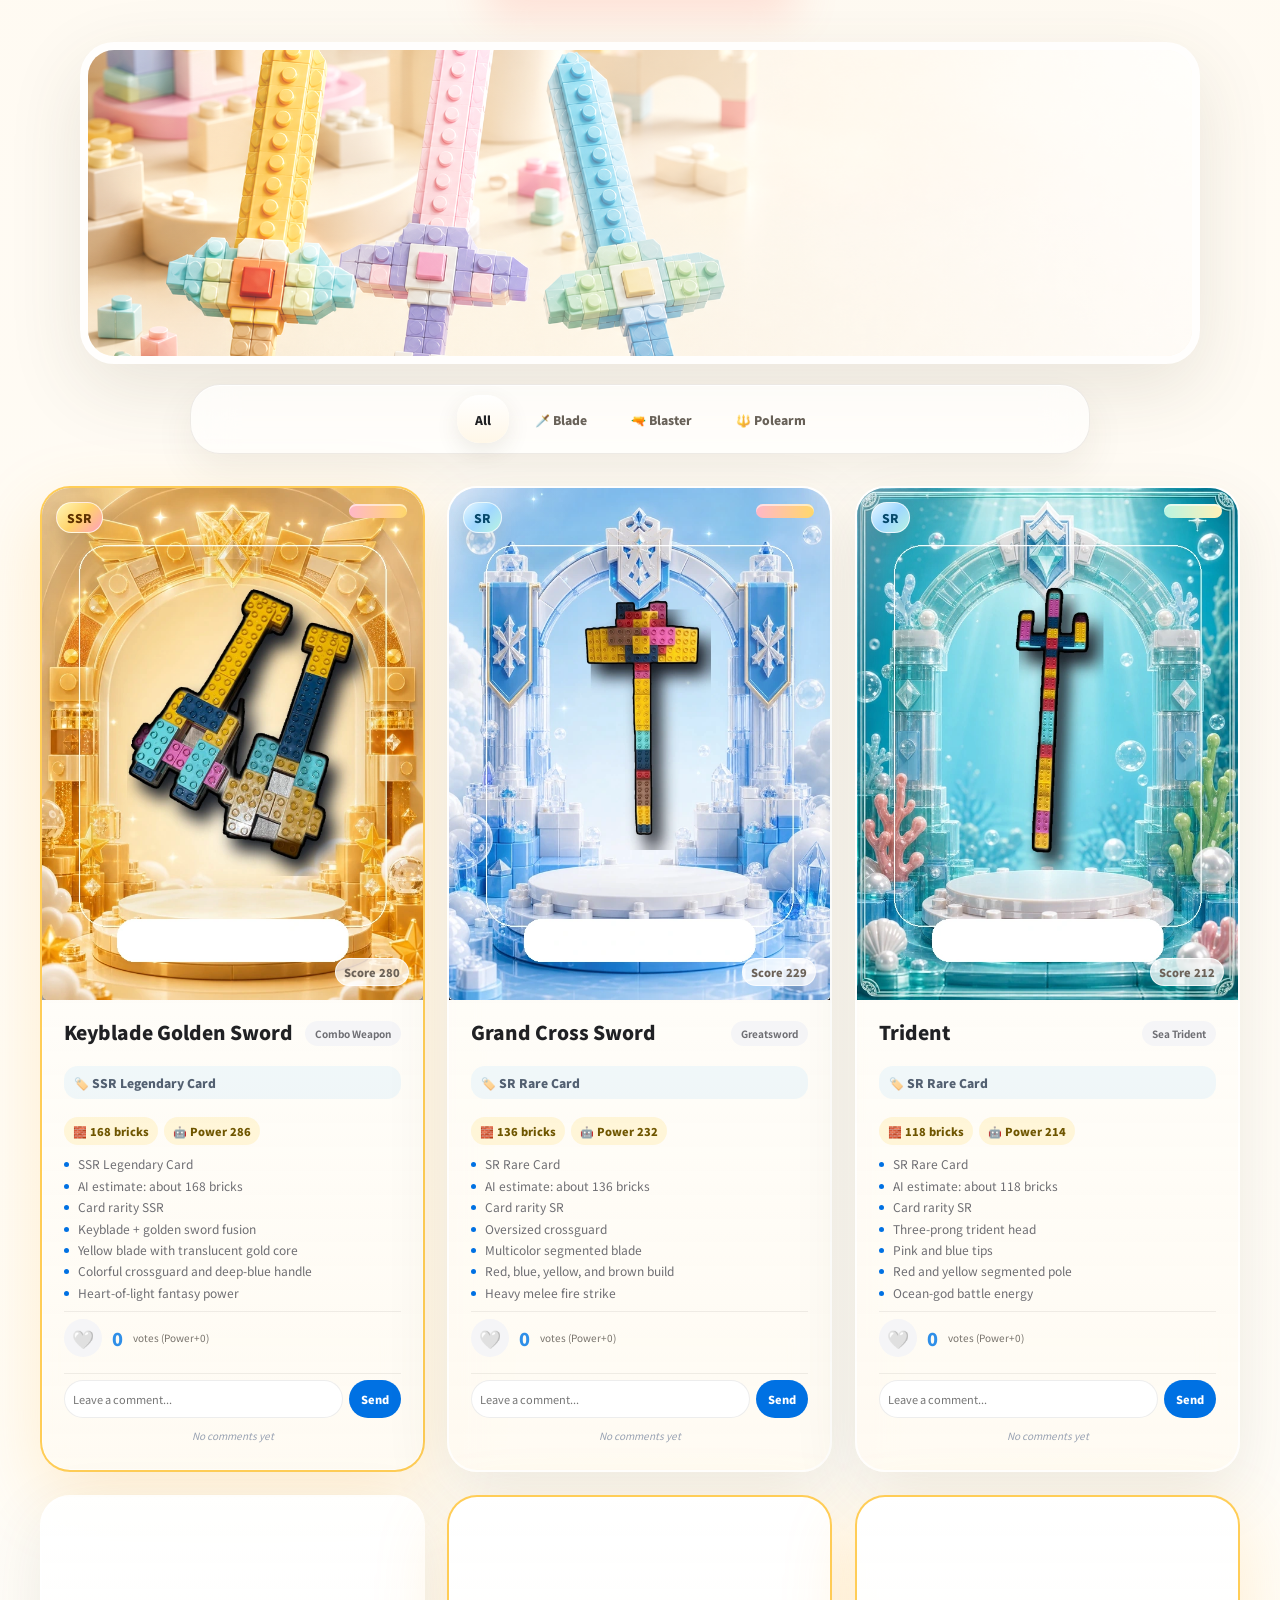
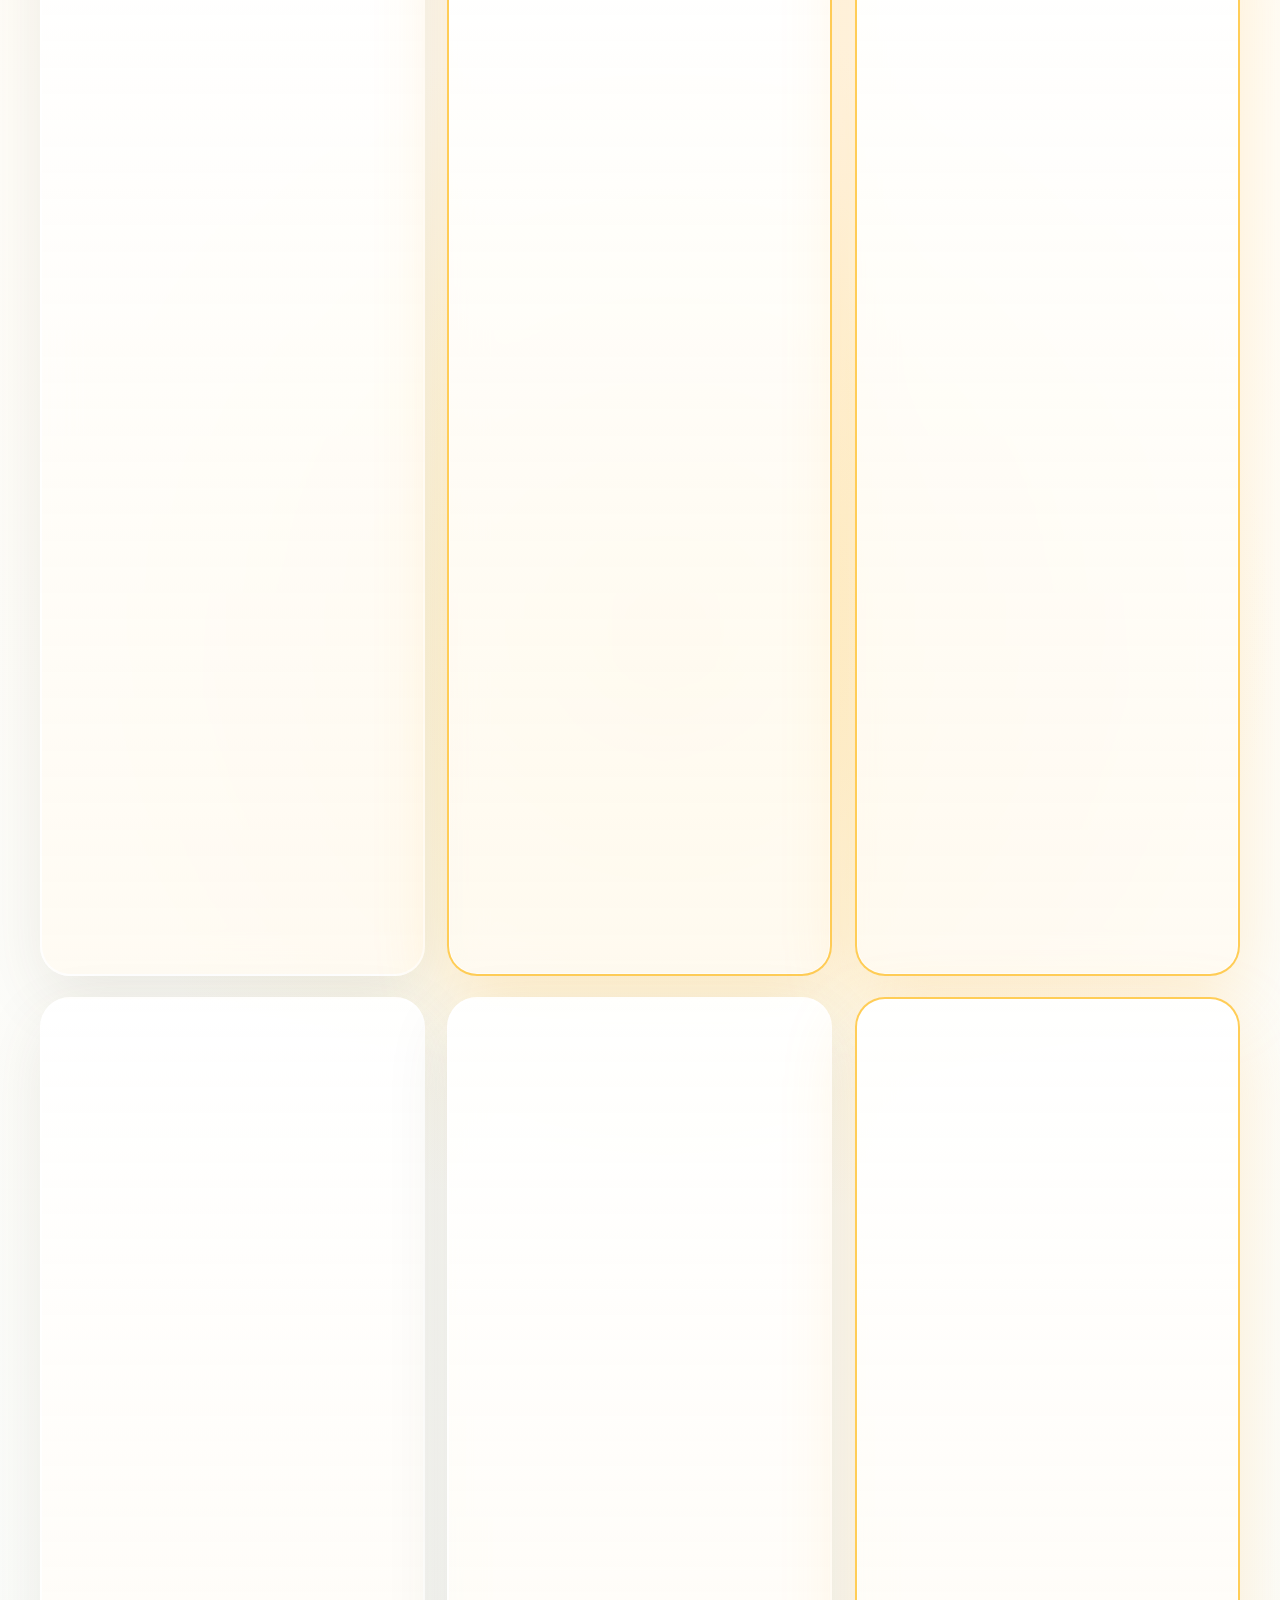
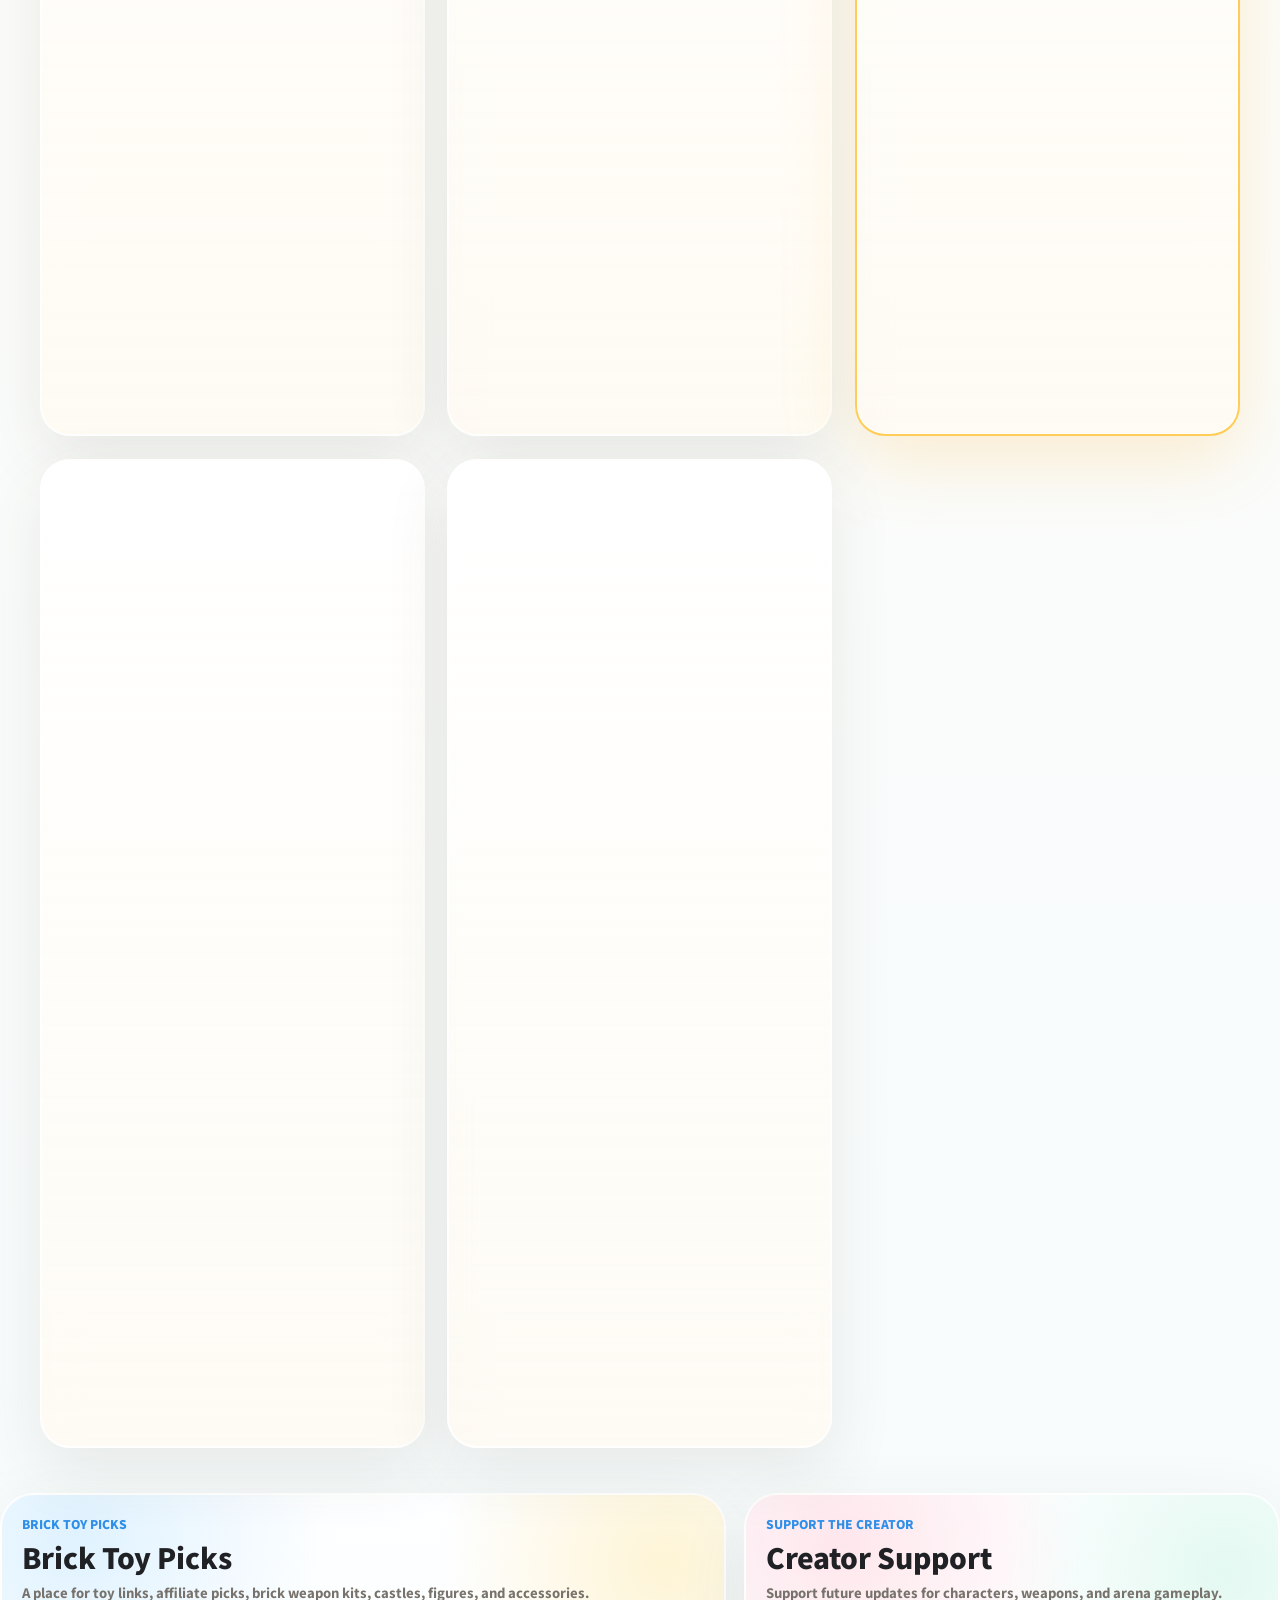
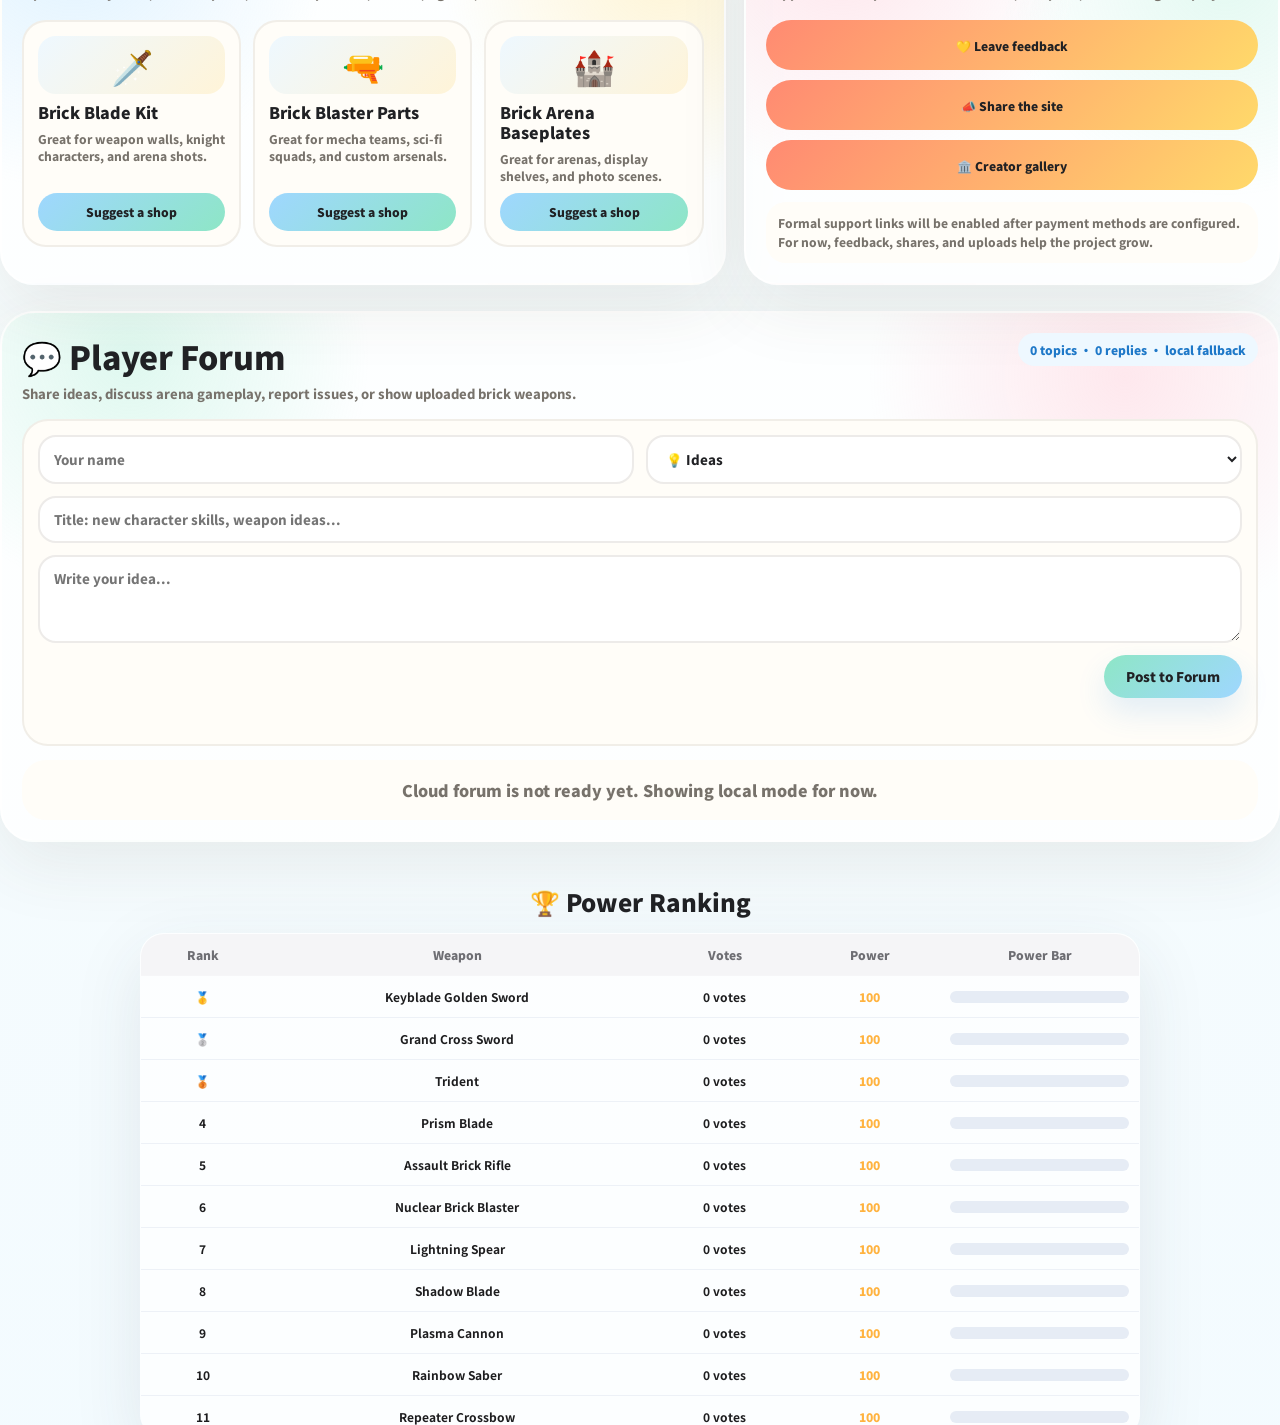
==== commit f1f48286: "Add sandbox arena game" ====
--- a/en/index.html
+++ b/en/index.html
@@ -3632,6 +3632,7 @@
       <button class="nav-tab" data-panel="quiz">🧭 Weapon Match</button>
       <button class="nav-tab" data-panel="plan">🚀 Plan</button>
       <button class="nav-tab" data-panel="studio">🏛️ Studio</button>
+      <button class="nav-tab" type="button" onclick="location.href='../game.html'">🎮 Sandbox</button>
     </div>
   </div>
   <div class="stats-bar">
@@ -4301,6 +4302,7 @@
   if(next)next.classList.add('active');
 }
 document.querySelectorAll('.nav-tab').forEach(tab=>{
+  if(!tab.dataset.panel)return;
   tab.addEventListener('click',()=>switchPanel(tab.dataset.panel));
 });
 
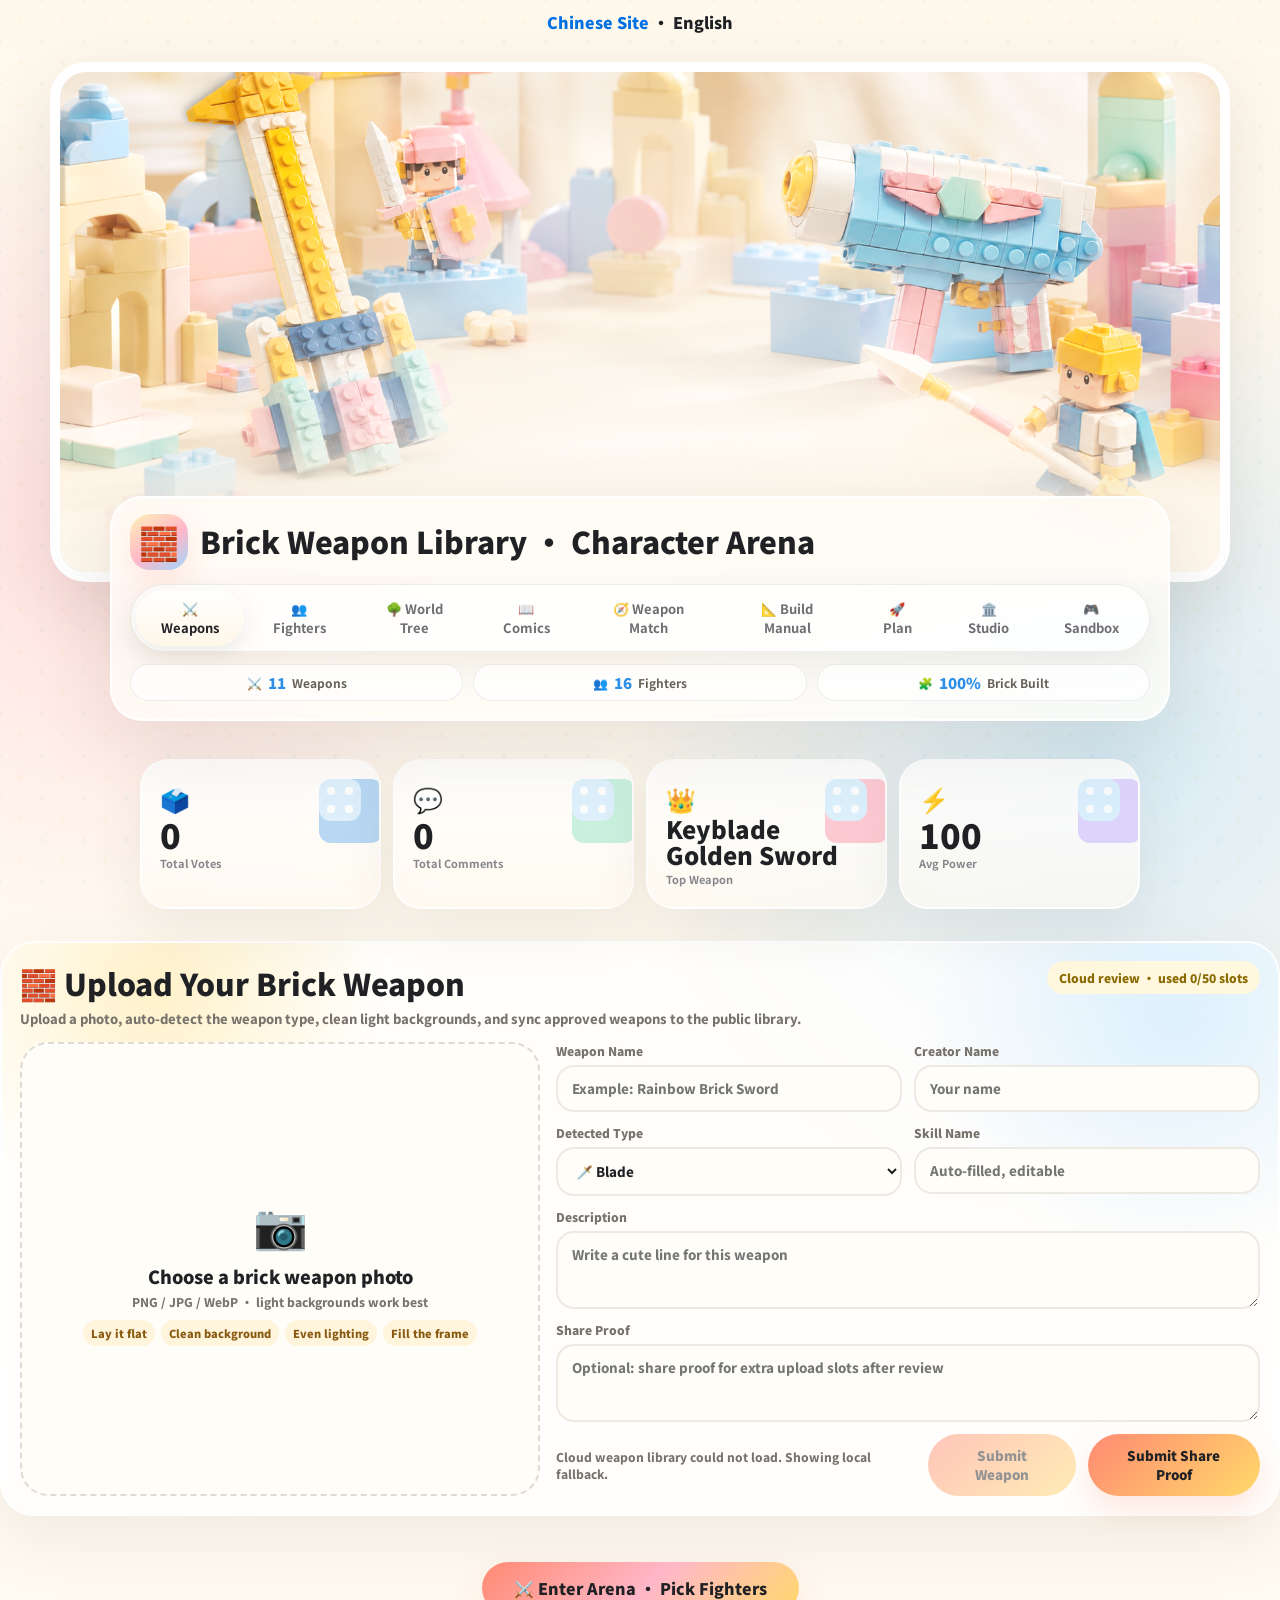
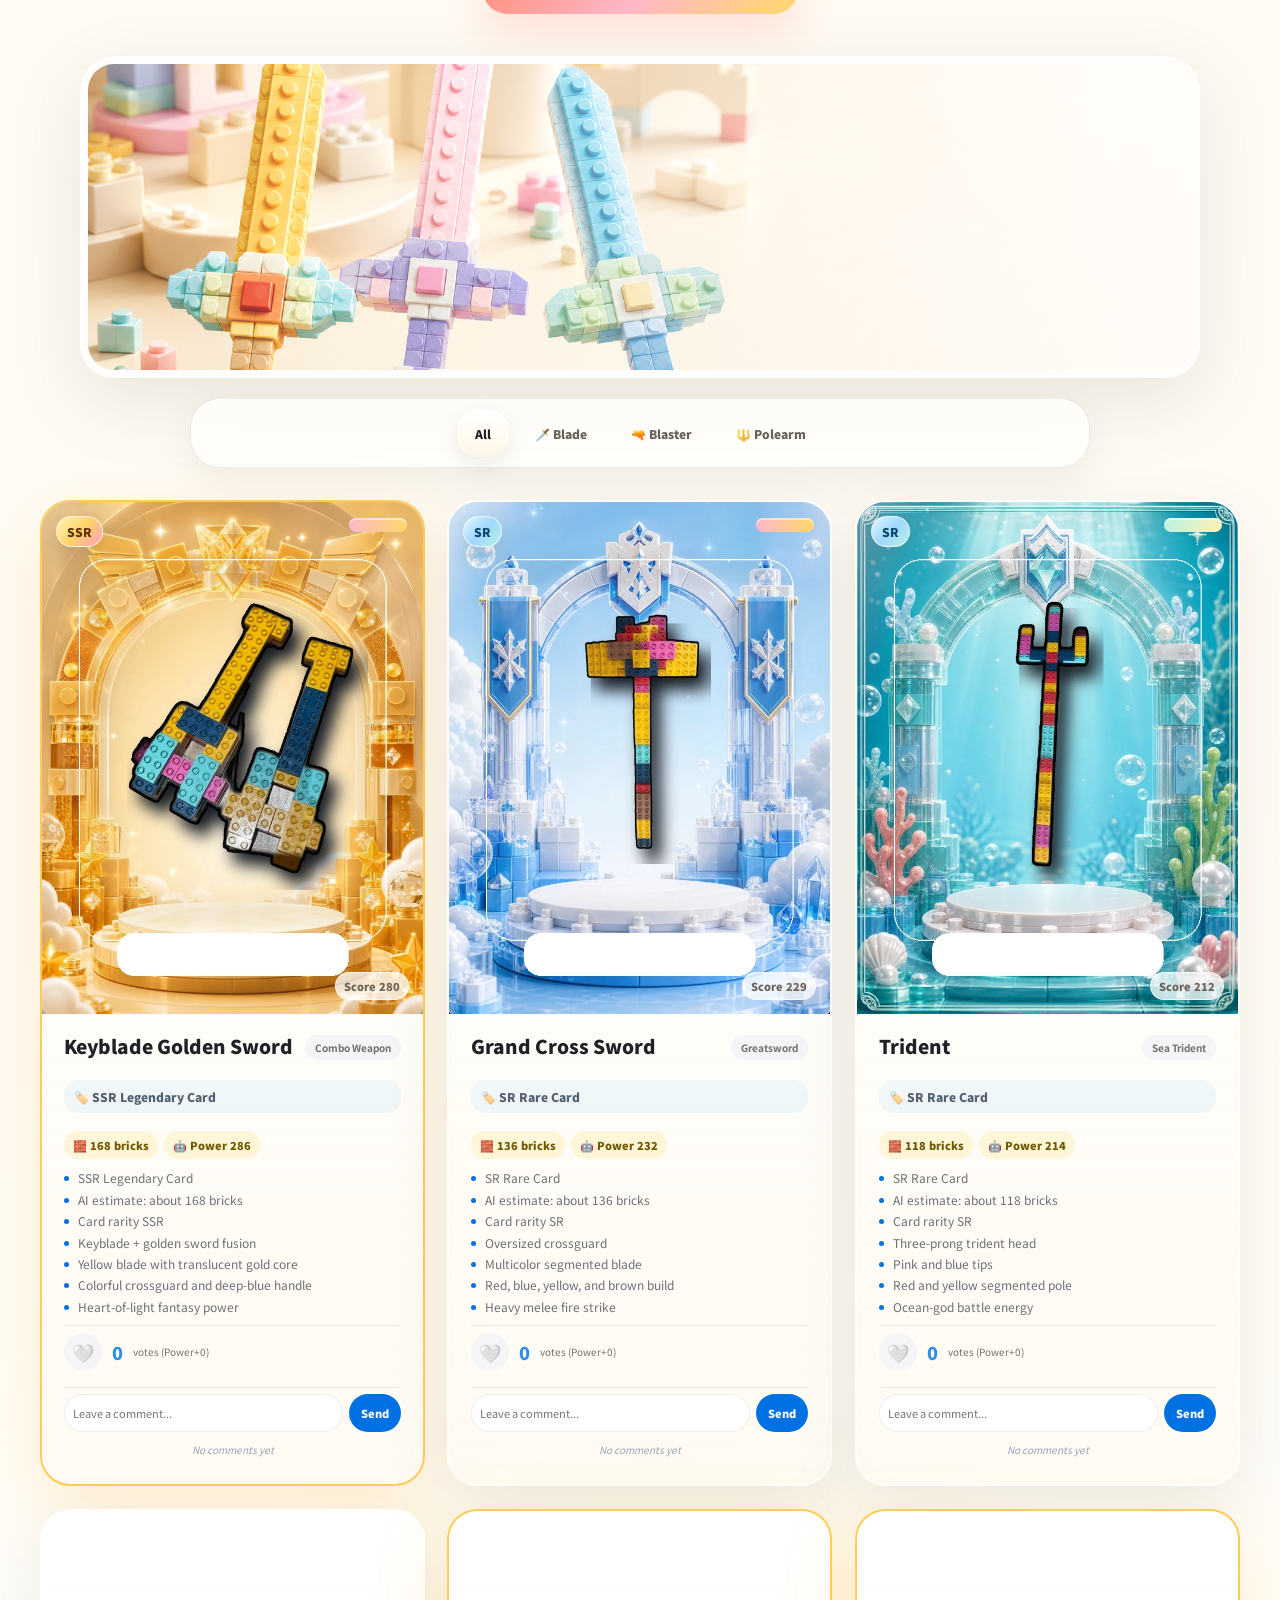
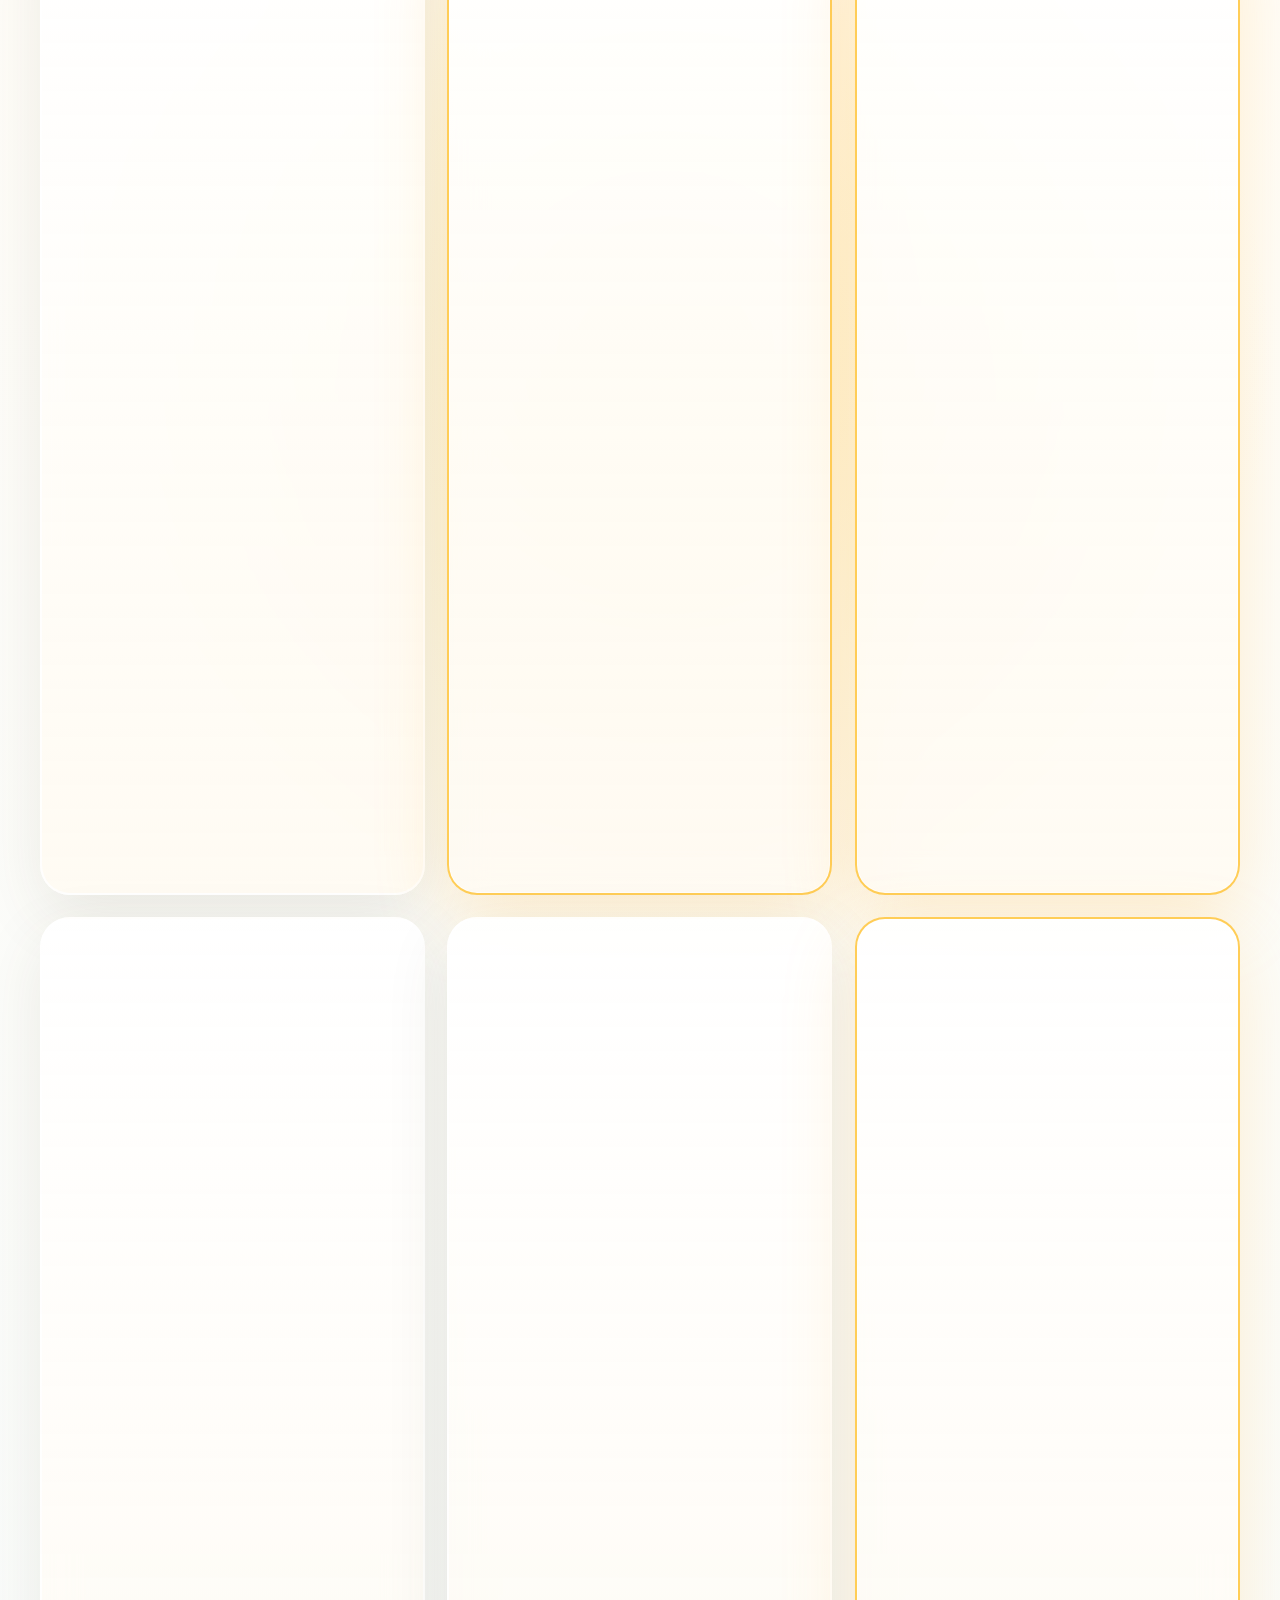
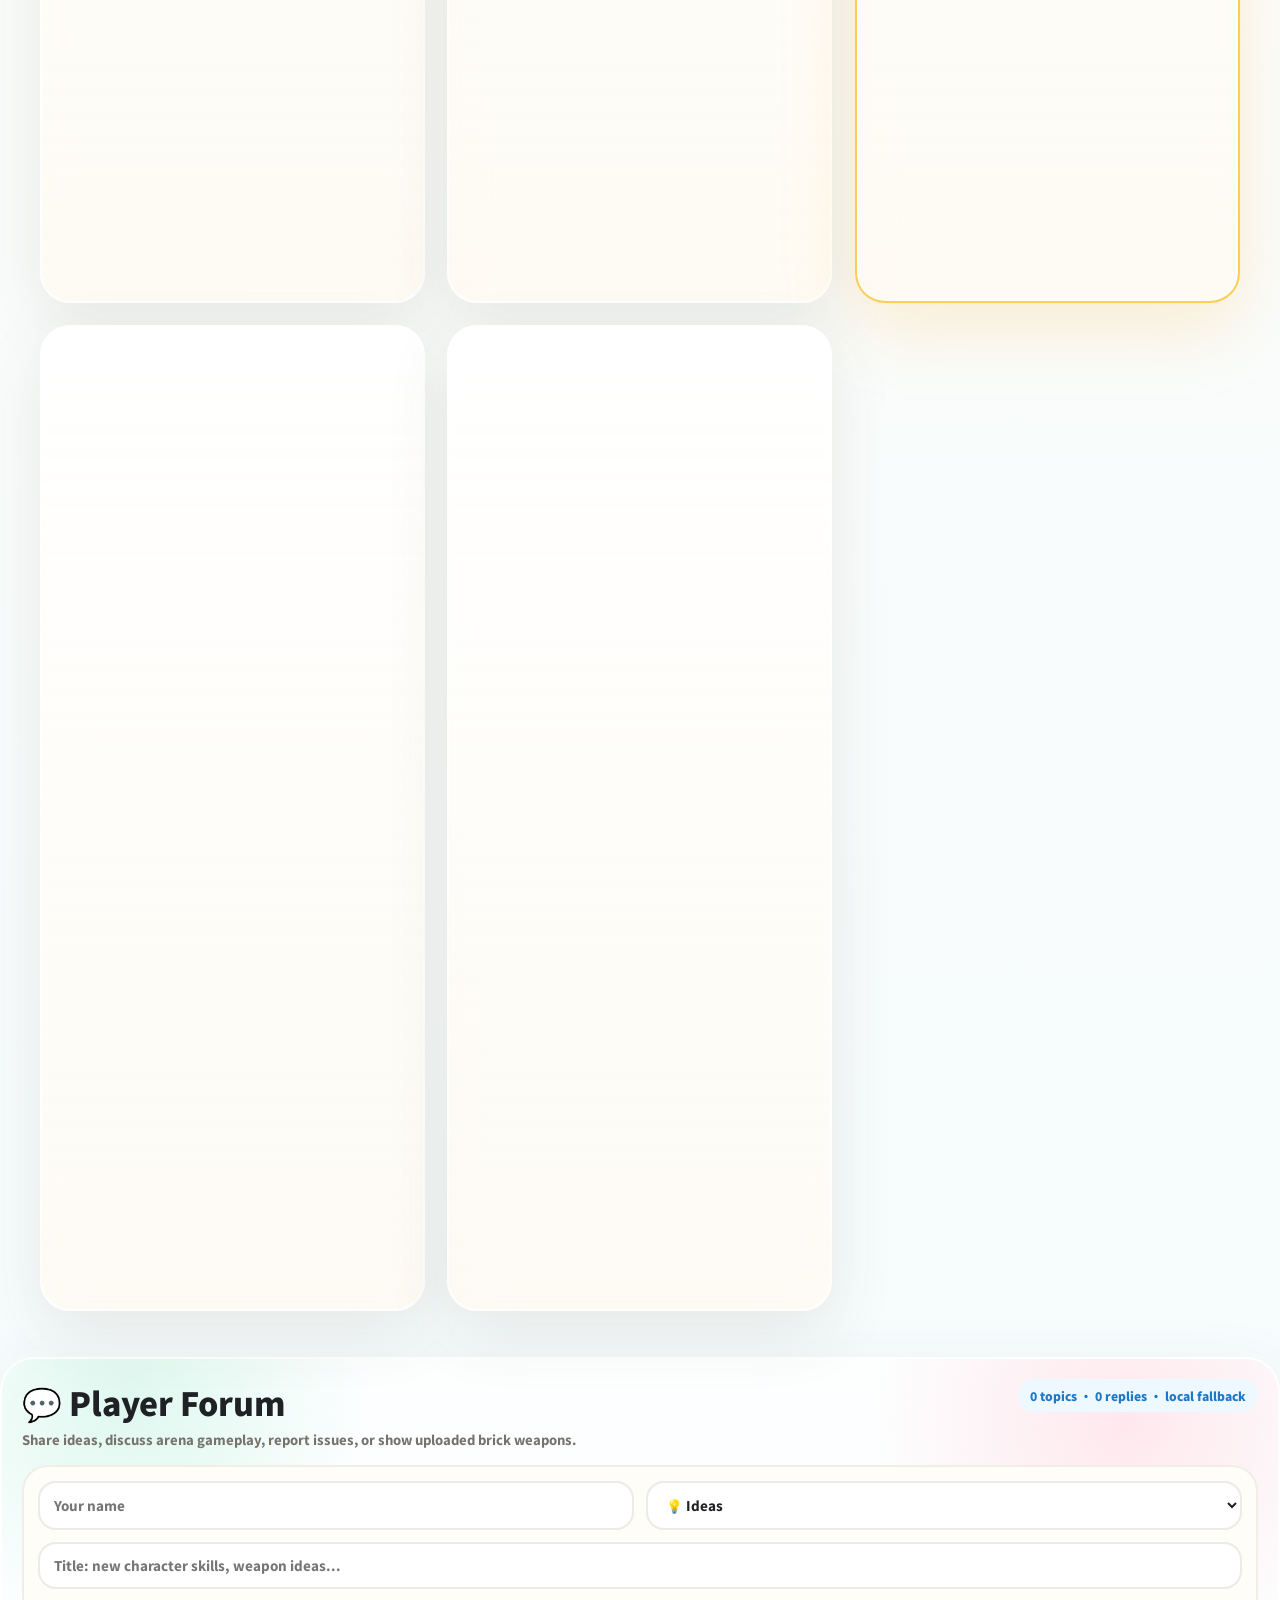
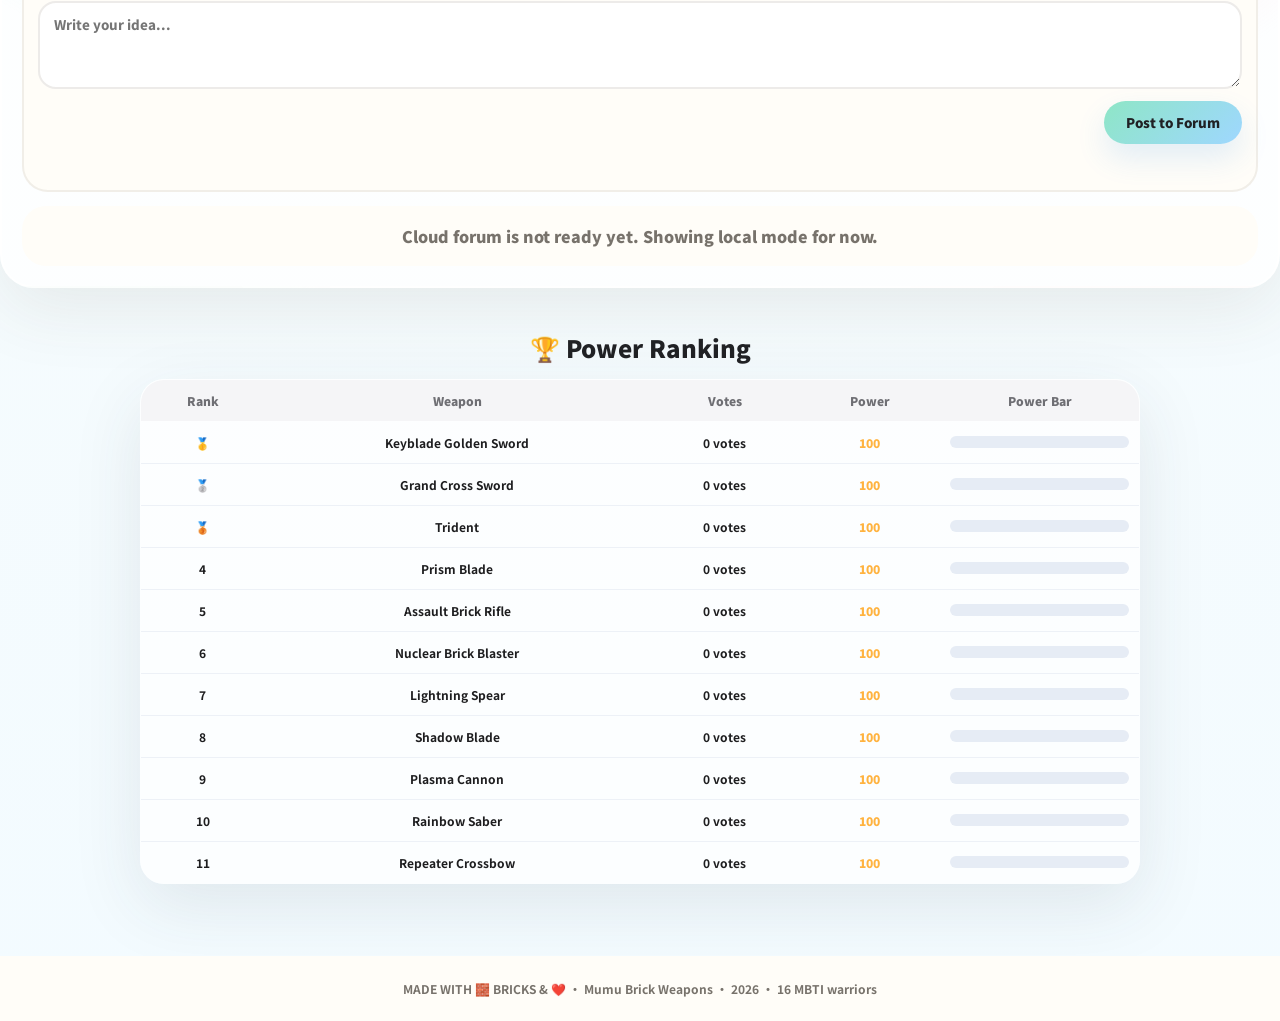
==== commit 9b09acea: "Add bilingual build manuals and hide inactive commerce UI Ship the Build Manual Studio on both homep" ====
--- a/en/index.html
+++ b/en/index.html
@@ -221,6 +221,43 @@
 .modal-stat{background:rgba(255,255,255,.03);padding:10px;border-radius:8px;text-align:center;border:1px solid rgba(255,255,255,.05)}
 .modal-stat-val{font-size:20px;font-weight:900;color:var(--gold)}
 .modal-stat-label{font-size:10px;color:#888;font-weight:700}
+
+/* ===== BUILD MANUAL STUDIO ===== */
+.manual-studio{max-width:1220px;margin:0 auto;padding:20px;display:grid;grid-template-columns:minmax(280px,420px) 1fr;gap:20px;position:relative;z-index:1}
+.manual-card{background:var(--card-bg);border:1px solid var(--card-border);border-radius:12px;padding:18px;backdrop-filter:blur(14px);box-shadow:0 14px 36px rgba(0,0,0,.24)}
+.manual-title{font-size:20px;font-weight:950;color:var(--white);margin-bottom:8px}
+.manual-sub{font-size:13px;color:#aaa;line-height:1.6;margin-bottom:14px}
+.manual-upload{display:grid;place-items:center;min-height:210px;border:2px dashed rgba(255,215,0,.38);border-radius:10px;background:rgba(255,255,255,.04);cursor:pointer;text-align:center;padding:16px}
+.manual-upload input{display:none}
+.manual-upload-icon{font-size:38px;margin-bottom:8px}
+.manual-pick-grid{display:grid;grid-template-columns:repeat(2,1fr);gap:8px;margin-top:14px}
+.manual-pick{border:1px solid rgba(255,255,255,.12);border-radius:8px;background:rgba(255,255,255,.05);color:var(--white);padding:8px;display:flex;align-items:center;gap:8px;text-align:left;cursor:pointer;font-family:inherit;font-weight:850}
+.manual-pick img{width:34px;height:42px;object-fit:contain}
+.manual-preview{display:grid;grid-template-columns:220px 1fr;gap:18px;align-items:start}
+.manual-preview-art{min-height:260px;border-radius:10px;background:linear-gradient(135deg,#0d0d2b,#141428);display:grid;place-items:center;padding:16px}
+.manual-preview-art img{max-width:180px;max-height:240px;object-fit:contain;filter:drop-shadow(0 0 18px rgba(255,215,0,.25))}
+.manual-meta{display:grid;gap:10px}
+.manual-name{font-size:24px;font-weight:950;color:var(--gold)}
+.manual-source{width:max-content;max-width:100%;padding:6px 9px;border-radius:999px;background:rgba(255,215,0,.12);border:1px solid rgba(255,215,0,.24);color:var(--gold);font-size:11px;font-weight:900}
+.manual-stats{display:grid;grid-template-columns:repeat(3,1fr);gap:8px}
+.manual-stat{padding:10px;border-radius:8px;background:rgba(255,255,255,.05);border:1px solid rgba(255,255,255,.08);text-align:center}
+.manual-stat b{display:block;font-size:20px;color:var(--white)}
+.manual-stat span{font-size:11px;color:#999;font-weight:800}
+.manual-palette{display:flex;flex-wrap:wrap;gap:6px}
+.manual-color{display:flex;align-items:center;gap:5px;padding:5px 8px;border-radius:999px;background:rgba(255,255,255,.06);font-size:11px;color:#ddd;font-weight:850}
+.manual-color i{width:14px;height:14px;border-radius:4px;display:block;border:1px solid rgba(255,255,255,.25)}
+.manual-parts{width:100%;border-collapse:collapse;margin-top:14px;font-size:12px}
+.manual-parts th,.manual-parts td{padding:9px;border-bottom:1px solid rgba(255,255,255,.08);text-align:left}
+.manual-parts th{color:var(--gold);font-size:11px;letter-spacing:1px}
+.manual-steps{display:grid;grid-template-columns:repeat(2,1fr);gap:10px;margin-top:14px}
+.manual-step{padding:12px;border-radius:10px;background:rgba(255,255,255,.05);border:1px solid rgba(255,255,255,.08)}
+.manual-step b{display:block;color:var(--white);margin-bottom:5px}
+.manual-step span{font-size:12px;color:#aaa;line-height:1.55}
+.manual-actions{display:flex;flex-wrap:wrap;gap:8px;margin-top:14px}
+.manual-action{border:0;border-radius:8px;background:var(--gold);color:#1a1a1a;font-family:inherit;font-weight:950;padding:10px 14px;cursor:pointer;text-decoration:none}
+.manual-action.secondary{background:rgba(255,255,255,.09);color:var(--white);border:1px solid rgba(255,255,255,.12)}
+.manual-empty{min-height:360px;display:grid;place-items:center;text-align:center;color:#999}
+@media(max-width:820px){.manual-studio{grid-template-columns:1fr;padding:14px}.manual-preview{grid-template-columns:1fr}.manual-preview-art{min-height:220px}.manual-stats,.manual-steps{grid-template-columns:1fr}.manual-pick-grid{grid-template-columns:1fr}.manual-parts{font-size:11px}.manual-parts th,.manual-parts td{padding:7px 5px}}
 
 /* ===== LEADERBOARD ===== */
 .lb-wrap{max-width:900px;margin:0 auto;padding:0 20px 24px;position:relative;z-index:1}
@@ -1998,6 +2035,7 @@
 }
 @media(max-width:768px){
   .hero-banner{
+    width:auto;
     height:240px;
     margin:10px 10px 0;
     border-width:6px;
@@ -3039,6 +3077,11 @@
 .weapon-card .card-showcase.card-bg-art .rarity-score{
   z-index:6;
 }
+/* Commerce and creator-support area is not open yet: the container stays in the DOM so render never breaks, but visitors cannot see it. */
+.commerce-row[hidden],
+.commerce-row[hidden] *{
+  display:none !important;
+}
 .commerce-row{
   display:grid;
   grid-template-columns:1.15fr .85fr;
@@ -3138,6 +3181,18 @@
   background:#f2f0ec;
   color:#8b8680;
   cursor:not-allowed;
+}
+.product-card .commerce-link,.support-options .support-link{
+  width:100%;
+  border:0;
+  font-family:inherit;
+}
+.commerce-status{
+  margin-top:12px;
+  color:#77726b;
+  font-size:11px;
+  font-weight:800;
+  line-height:1.55;
 }
 .support-options{
   display:grid;
@@ -3630,6 +3685,7 @@
       <button class="nav-tab" data-panel="tree">🌳 World Tree</button>
       <button class="nav-tab" data-panel="comics">📖 Comics</button>
       <button class="nav-tab" data-panel="quiz">🧭 Weapon Match</button>
+      <button class="nav-tab" data-panel="manual">📐 Build Manual</button>
       <button class="nav-tab" data-panel="plan">🚀 Plan</button>
       <button class="nav-tab" data-panel="studio">🏛️ Studio</button>
       <button class="nav-tab" type="button" onclick="location.href='../game.html'">🎮 Sandbox</button>
@@ -3748,42 +3804,24 @@
     <button class="filter-btn" data-filter="spear">🔱 Polearm</button>
   </div>
   <div class="grid-container" id="weaponsGrid"></div>
-  <div class="commerce-row">
+  <div class="commerce-row" id="commerceRow" hidden aria-hidden="true">
     <section class="shop-panel">
       <div class="commerce-kicker">BRICK TOY PICKS</div>
       <div class="commerce-title">Brick Toy Picks</div>
       <div class="commerce-sub">A place for toy links, affiliate picks, brick weapon kits, castles, figures, and accessories.</div>
-      <div class="product-list">
-        <article class="product-card">
-          <div class="product-visual">🗡️</div>
-          <div class="product-name">Brick Blade Kit</div>
-          <div class="product-note">Great for weapon walls, knight characters, and arena shots.</div>
-          <a class="commerce-link" href="#forumPanel" onclick="document.getElementById('forumPanel').scrollIntoView({behavior:'smooth',block:'start'})">Suggest a shop</a>
-        </article>
-        <article class="product-card">
-          <div class="product-visual">🔫</div>
-          <div class="product-name">Brick Blaster Parts</div>
-          <div class="product-note">Great for mecha teams, sci-fi squads, and custom arsenals.</div>
-          <a class="commerce-link" href="#forumPanel" onclick="document.getElementById('forumPanel').scrollIntoView({behavior:'smooth',block:'start'})">Suggest a shop</a>
-        </article>
-        <article class="product-card">
-          <div class="product-visual">🏰</div>
-          <div class="product-name">Brick Arena Baseplates</div>
-          <div class="product-note">Great for arenas, display shelves, and photo scenes.</div>
-          <a class="commerce-link" href="#forumPanel" onclick="document.getElementById('forumPanel').scrollIntoView({behavior:'smooth',block:'start'})">Suggest a shop</a>
-        </article>
-      </div>
+      <div class="product-list" id="commerceProducts"></div>
+      <div class="commerce-status" id="commerceStatus">Purchase links are not configured yet. Only verified links are enabled; click counts stay on this device and contain no identity data.</div>
     </section>
     <section class="support-panel">
       <div class="commerce-kicker">SUPPORT THE CREATOR</div>
       <div class="commerce-title">Creator Support</div>
       <div class="commerce-sub">Support future updates for characters, weapons, and arena gameplay.</div>
-      <div class="support-options">
+      <div class="support-options" id="commerceSupport">
         <a class="support-link" href="#forumPanel" onclick="document.getElementById('forumPanel').scrollIntoView({behavior:'smooth',block:'start'})">💛 Leave feedback</a>
         <a class="support-link" href="#growth" onclick="switchPanel('growth');return false">📣 Share the site</a>
         <a class="support-link" href="#studio" onclick="switchPanel('studio');return false">🏛️ Creator gallery</a>
       </div>
-      <div class="support-note">Formal support links will be enabled after payment methods are configured. For now, feedback, shares, and uploads help the project grow.</div>
+      <div class="support-note">Formal support links will be enabled after a payment destination is configured and verified. For now, feedback, shares, and uploads help the project grow.</div>
     </section>
   </div>
   <section class="forum-panel" id="forumPanel">
@@ -3813,6 +3851,36 @@
     <div class="lb-title">🏆 Power Ranking</div>
     <table class="lb-table"><thead><tr><th>Rank</th><th>Weapon</th><th>Votes</th><th>Power</th><th>Power Bar</th></tr></thead><tbody id="lbBody"></tbody></table>
   </div>
+</div>
+
+<!-- BUILD MANUAL PANEL -->
+<div class="panel" id="panel-manual">
+  <div class="section-header"><h2>📐 Brick Build Manual Studio</h2><div class="divider"></div><div class="sub">Upload a weapon photo or choose a library weapon to estimate colors, structure, parts, and build steps.</div></div>
+  <section class="manual-studio">
+    <aside class="manual-card">
+      <div class="manual-title">Analyze a Brick Weapon</div>
+      <div class="manual-sub">When cloud vision is configured, it provides more detailed parts and steps. If it is disabled, slow, or unavailable, local Canvas analysis takes over automatically so the manual still works.</div>
+      <label class="manual-upload" for="manualFile">
+        <input id="manualFile" type="file" accept="image/*">
+        <div>
+          <div class="manual-upload-icon">📷</div>
+          <div><b>Upload a brick weapon photo</b></div>
+          <div class="manual-sub">Use an even background, shoot from above, and fill the frame.</div>
+        </div>
+      </label>
+      <div class="manual-title" style="margin-top:18px;font-size:16px">Build from the library</div>
+      <div class="manual-pick-grid" id="manualWeaponPicker"></div>
+    </aside>
+    <div class="manual-card" id="manualResult">
+      <div class="manual-empty">
+        <div>
+          <div style="font-size:42px;margin-bottom:10px">🧱</div>
+          <b>Ready to analyze</b><br>
+          Choose a weapon to generate a parts list, layered build steps, and copyable instructions.
+        </div>
+      </div>
+    </div>
+  </section>
 </div>
 
 <!-- CHARACTERS PANEL -->
@@ -4010,7 +4078,10 @@
 
 <div class="footer">MADE WITH 🧱 BRICKS & ❤️ · Mumu Brick Weapons · 2026 · 16 MBTI warriors</div>
 
-<script src="../supabase-config.js?v=3"></script>
+<script src="../supabase-config.js?v=4"></script>
+<script src="../manual-vision.js?v=1"></script>
+<script src="../commerce-config.js?v=1"></script>
+<script src="../commerce.js?v=1"></script>
 <script>
 // ===== PARTICLES =====
 (function(){const c=document.getElementById('particles');const colors=['#ffd70033','#e74c3c33','#3498db33','#9b59b633','#2ecc7133'];for(let i=0;i<30;i++){const p=document.createElement('div');p.className='particle';p.style.left=Math.random()*100+'%';p.style.width=p.style.height=(2+Math.random()*4)+'px';p.style.background=colors[Math.floor(Math.random()*colors.length)];p.style.animationDuration=(8+Math.random()*12)+'s';p.style.animationDelay=Math.random()*10+'s';c.appendChild(p)}})();
@@ -4305,6 +4376,13 @@
   if(!tab.dataset.panel)return;
   tab.addEventListener('click',()=>switchPanel(tab.dataset.panel));
 });
+function applyDeepLinkPanel(){
+  const params=new URLSearchParams(location.search);
+  const panel=params.get('panel');
+  if(panel&&document.getElementById('panel-'+panel))switchPanel(panel);
+  const manual=params.get('manual');
+  if(manual)setTimeout(()=>startManualFromWeapon(manual),80);
+}
 
 // ===== DATA =====
 const UPLOAD_ONCE_KEY='mumu_uploaded_weapon_once';
@@ -5585,7 +5663,7 @@
       '</div>'+
       '<div class="forum-body">'+escapeHTML(p.body)+'</div>'+
       '<div class="forum-replies">'+replies+'</div>'+
-      '<div class="forum-reply-row"><input id="forumReply'+p.id+'" maxlength="120" placeholder="Reply to this topic..."><button class="forum-reply-btn" onclick="postForumReply('+JSON.stringify(String(p.id))+')">Reply</button></div>'+
+      '<div class="forum-reply-row"><input id="forumReply'+p.id+'" maxlength="120" placeholder="Reply to this topic..."><button class="forum-reply-btn" onclick="postForumReply('+jsAttr(p.id)+')">Reply</button></div>'+
     '</article>';
   }).join('');
 }
@@ -5601,7 +5679,7 @@
     const d=document.createElement('div');d.className='weapon-card';d.dataset.type=w.t;d.dataset.rarity=rarity.key;
     d.onclick=event=>{event.stopPropagation();openModal(w.i)};
     const votes=getVotes(w.i);
-    const safeId=JSON.stringify(String(w.i));
+    const safeId=jsAttr(w.i);
     d.innerHTML=
       '<div class="card-showcase card-bg-art '+(standalone?'has-standalone':'')+'"'+bgStyle+'>'+
         (standalone?'<img class="weapon-showcase-full" src="'+escapeHTML(standalone)+'" alt="'+escapeHTML(w.n)+' showcase" loading="lazy">':'')+
@@ -5924,7 +6002,10 @@
     ['Live','Weapon Library','Upload brick weapons, generate cards, and let approved weapons join the public arsenal.'],
     ['Live','Character Universe','16 MBTI fighters now have avatars, dossiers, stats, quotes, and battle roles.'],
     ['Live','Comics and World Tree','The Chinese site has the full interactive version; this English page mirrors the core content.'],
-    ['Next','Bilingual Growth Loop','Sync future sharing tools, shop/support placeholders, and project updates across both languages.']
+    ['Live','Build Manual Studio','Choose or upload a weapon to estimate brick colors, quantities, parts, and step-by-step build guidance.'],
+    ['Current','Plan in Progress','Shop picks and creator support are still in preparation; no purchase channel is open to visitors yet.'],
+    ['Current','Sandbox Rendering and Vision Deployment','Seven modules now cover world, rules, saves, player, input, combat, and HUD with 12 tests; Canvas rendering and cloud vision deployment are next.'],
+    ['Next','Content and Publishing','Keep improving content and organic promotion first; shop and support links will stay closed until the groundwork is ready.']
   ];
   box.innerHTML=items.map(item=>
     '<article class="plan-lite-card"><b>'+escapeHTML(item[0])+' · '+escapeHTML(item[1])+'</b><span>'+escapeHTML(item[2])+'</span></article>'
@@ -6060,9 +6141,12 @@
         '<div class="modal-stat"><div class="modal-stat-val">'+v+' 🗳️</div><div class="modal-stat-label">Votes</div></div>'+
       '</div>'+
       '<div class="vote-section">'+
-        '<div class="vote-btn'+(hasVoted(w.i)?' voted':'')+'" onclick="event.stopPropagation();voteWeapon('+JSON.stringify(String(w.i))+',this)">'+(hasVoted(w.i)?'❤️':'🤍')+'</div>'+
+        '<div class="vote-btn'+(hasVoted(w.i)?' voted':'')+'" onclick="event.stopPropagation();voteWeapon('+jsAttr(w.i)+',this)">'+(hasVoted(w.i)?'❤️':'🤍')+'</div>'+
         '<span class="vote-count" id="mvc'+w.i+'">'+v+'</span>'+
         '<span class="vote-label">Vote (+'+v*8+'Power)</span>'+
+      '</div>'+
+      '<div class="manual-actions">'+
+        '<button class="manual-action" type="button" onclick="startManualFromWeapon('+jsAttr(w.i)+')">Generate Build Manual</button>'+
       '</div>'+
     '</div>';
   document.getElementById('modal').classList.add('active');
@@ -6630,8 +6714,218 @@
   battleState=null;
 }
 
+// ===== BUILD MANUAL GENERATOR =====
+let currentManual=null,manualRequestToken=0;
+function renderManualStudio(){
+  const picker=document.getElementById('manualWeaponPicker');
+  if(!picker)return;
+  picker.innerHTML=WEAPONS.map(w=>{
+    const img=weaponShowcaseImage(w)||IMG[w.i]||w.originalImg||'';
+    return '<button class="manual-pick" type="button" onclick="startManualFromWeapon('+jsAttr(w.i)+')">'+
+      '<img src="'+escapeHTML(img)+'" alt="'+escapeHTML(w.n)+'">'+
+      '<span>'+escapeHTML(w.n)+'<br><small>'+escapeHTML(w.l)+' · '+(w.pieceCount||'Estimate pending')+' bricks</small></span>'+
+    '</button>';
+  }).join('');
+  const file=document.getElementById('manualFile');
+  if(file&&!file.dataset.ready){
+    file.dataset.ready='1';
+    file.addEventListener('change',e=>{
+      const selected=e.target.files&&e.target.files[0];
+      if(!selected)return;
+      const reader=new FileReader();
+      reader.onload=()=>analyzeManualImage(String(reader.result),{
+        n:selected.name.replace(/\.[^.]+$/,''),
+        t:'sword',
+        l:'Uploaded Weapon',
+        pieceCount:0,
+        analysis:{shape:'uploaded silhouette'}
+      });
+      reader.readAsDataURL(selected);
+    });
+  }
+}
+function startManualFromWeapon(id){
+  const w=WEAPONS.find(x=>String(x.i)===String(id));
+  if(!w)return;
+  closeModal();
+  switchPanel('manual');
+  renderManualStudio();
+  const src=weaponShowcaseImage(w)||IMG[w.i]||w.originalImg||'';
+  analyzeManualImage(src,w);
+}
+function analyzeManualImage(src,w){
+  const requestToken=++manualRequestToken;
+  const result=document.getElementById('manualResult');
+  if(result)result.innerHTML='<div class="manual-empty"><div><div style="font-size:38px;margin-bottom:10px">🔎</div><b>Analyzing brick structure...</b><br>Reading colors, outline, and build layers.</div></div>';
+  if(result&&window.matchMedia('(max-width:820px)').matches)result.scrollIntoView({behavior:'smooth',block:'start'});
+  const img=new Image();
+  img.crossOrigin='anonymous';
+  img.onload=()=>upgradeManualWithVision(buildManualFromImage(img,src,w),src,w,requestToken);
+  img.onerror=()=>upgradeManualWithVision(buildManualFallback(src,w),src,w,requestToken);
+  img.src=src;
+}
+async function upgradeManualWithVision(local,src,w,requestToken){
+  if(requestToken!==manualRequestToken)return;
+  const vision=window.MumuManualVision;
+  if(!vision||!vision.isEnabled()){
+    local.source='local';
+    renderManualResult(local);
+    return;
+  }
+  local.source='local-pending';
+  renderManualResult(local);
+  try{
+    const response=await vision.analyze({
+      src,
+      locale:'en',
+      weaponHint:{name:w&&w.n||'',type:w&&w.t||local.type},
+      localEstimate:{estimated:local.estimated,type:local.type}
+    });
+    if(requestToken!==manualRequestToken)return;
+    renderManualResult(manualPayloadFromVision(response,src,w,local));
+  }catch(error){
+    if(requestToken!==manualRequestToken)return;
+    local.source='local-fallback';
+    renderManualResult(local);
+  }
+}
+function manualPayloadFromVision(response,src,w,local){
+  const ai=response.analysis;
+  return {
+    src,w,name:(w&&w.n)||'Uploaded Brick Weapon',type:ai.type,
+    palette:ai.colors.map(color=>({hex:color.hex,name:color.name,count:color.share})),
+    estimated:ai.estimated_bricks,aspect:local.aspect,width:local.width,height:local.height,
+    parts:ai.parts,steps:ai.steps,source:'vision',confidence:ai.confidence,
+    shape:ai.shape_summary,model:response.model
+  };
+}
+function buildManualFromImage(img,src,w){
+  const size=180,canvas=document.createElement('canvas'),ctx=canvas.getContext('2d');
+  canvas.width=size;canvas.height=size;
+  const scale=Math.min(size/img.naturalWidth,size/img.naturalHeight),dw=img.naturalWidth*scale,dh=img.naturalHeight*scale,dx=(size-dw)/2,dy=(size-dh)/2;
+  ctx.clearRect(0,0,size,size);ctx.drawImage(img,dx,dy,dw,dh);
+  let data;
+  try{data=ctx.getImageData(0,0,size,size).data}catch(e){return buildManualFallback(src,w)}
+  let minX=size,minY=size,maxX=0,maxY=0,count=0;const buckets={};
+  for(let y=0;y<size;y+=2)for(let x=0;x<size;x+=2){
+    const i=(y*size+x)*4,r=data[i],g=data[i+1],b=data[i+2],a=data[i+3],bright=(r+g+b)/3;
+    if(a<80||bright>244||(r>235&&g>235&&b>235))continue;
+    minX=Math.min(minX,x);minY=Math.min(minY,y);maxX=Math.max(maxX,x);maxY=Math.max(maxY,y);count++;
+    const key=[Math.round(r/32)*32,Math.round(g/32)*32,Math.round(b/32)*32].join(',');
+    buckets[key]=(buckets[key]||0)+1;
+  }
+  if(count<20)return buildManualFallback(src,w);
+  const width=Math.max(1,maxX-minX),height=Math.max(1,maxY-minY),aspect=width/height;
+  const palette=Object.entries(buckets).sort((a,b)=>b[1]-a[1]).map(([key,n])=>{
+    const rgb=key.split(',').map(Number),hex='#'+rgb.map(v=>Math.max(0,Math.min(255,v)).toString(16).padStart(2,'0')).join('');
+    return {hex,count:n,name:brickColorName(rgb)};
+  }).filter((item,index,items)=>items.findIndex(candidate=>candidate.name===item.name)===index).slice(0,7);
+  const base=w&&w.pieceCount?Number(w.pieceCount):0,visualEstimate=Math.max(24,count*.08);
+  const adjustedVisual=base?Math.max(base*.65,Math.min(base*1.35,visualEstimate)):visualEstimate;
+  const estimated=Math.round(base?base*.85+adjustedVisual*.15:adjustedVisual);
+  const type=w&&w.t?w.t:(aspect>1.45?'gun':aspect<.72?'spear':'sword');
+  return manualPayload(src,w,palette,estimated,type,aspect,width,height);
+}
+function buildManualFallback(src,w){
+  const colors=w&&w.analysis&&w.analysis.colorCount?['#facc15','#2563eb','#ef4444','#8b5a2b','#111827','#e5e7eb']:['#8a5a36','#68717c','#facc15','#2563eb'];
+  const palette=colors.map(hex=>({hex,name:brickColorName(hexToRgb(hex)),count:1}));
+  return manualPayload(src,w,palette,Number(w&&w.pieceCount)||96,(w&&w.t)||'sword',1.1,80,120);
+}
+function manualPayload(src,w,palette,estimated,type,aspect,width,height){
+  const main=palette[0]||{name:'Mixed',hex:'#999'},accent=palette[1]||main;
+  const parts=manualParts(estimated,type,palette),steps=manualSteps((w&&w.n)||'Uploaded Brick Weapon',type,main,accent,parts);
+  return {src,w,name:(w&&w.n)||'Uploaded Brick Weapon',type,palette,estimated,aspect,width,height,parts,steps,source:'local',confidence:0};
+}
+function hexToRgb(hex){const s=hex.replace('#','');return[parseInt(s.slice(0,2),16),parseInt(s.slice(2,4),16),parseInt(s.slice(4,6),16)]}
+function brickColorName(rgb){
+  const [r,g,b]=rgb;
+  if(r+g+b<120)return'Black / Dark Gray';
+  if(r>210&&g>210&&b>210)return'White / Clear';
+  if(r>190&&g>145&&b<90)return'Yellow / Gold';
+  if(r>170&&g<100&&b<100)return'Red';
+  if(r<95&&g>120&&b<110)return'Green';
+  if(r<110&&g<150&&b>155)return'Blue';
+  if(r>120&&g<95&&b>130)return'Purple';
+  if(r>120&&g>80&&b<70)return'Brown / Orange';
+  return'Gray / Mixed';
+}
+function manualParts(total,type,palette){
+  const long=type==='spear'||type==='gun',bodyUse=type==='gun'?'Body / Barrel':type==='spear'?'Shaft / Spearhead':'Blade';
+  const handle=Math.max(10,Math.round(total*.16)),body=Math.max(18,Math.round(total*(long?.42:.36))),core=Math.max(12,Math.round(total*.18)),decor=Math.max(8,Math.round(total*.14)),lock=Math.max(6,total-handle-body-core-decor);
+  return [
+    {name:'1x2 Bricks',use:'Main frame / spine',qty:core,color:palette[0]&&palette[0].name||'Main color'},
+    {name:'1x4 Bricks',use:bodyUse,qty:body,color:palette[1]&&palette[1].name||'Secondary color'},
+    {name:'2x2 Bricks',use:'Guard / receiver / wide areas',qty:handle,color:palette[2]&&palette[2].name||'Accent color'},
+    {name:'1x1 Bricks or Studs',use:'Details, sights, and energy points',qty:decor,color:'Match the image'},
+    {name:'Plates / Connectors',use:'Lock the top and bottom layers',qty:lock,color:'Black, gray, or clear'}
+  ];
+}
+function manualSteps(name,type,main,accent,parts){
+  const tip=type==='gun'?'muzzle':type==='spear'?'spearhead':'blade tip';
+  return [
+    {title:'1. Lay Out the Silhouette',text:'Use '+main.name+' pieces to outline '+name+'. Confirm its length, grip position, and '+tip+' direction first.'},
+    {title:'2. Build the Center Spine',text:'Create a continuous spine with '+parts[0].name+'. Add a cross-connection every 4-6 studs so the model stays together when lifted.'},
+    {title:'3. Fill the Main Body',text:'Follow the main colors for the '+(type==='gun'?'body and magazine':'blade or shaft')+'. Reinforce wide areas with 2x2 bricks and preserve narrow lines with 1x2 bricks.'},
+    {title:'4. Add the Guard and Grip',text:'Interlock dark grip bricks across 2-3 layers. Keep the guard balanced and avoid sharp corners where a child will hold it.'},
+    {title:'5. Add Color Details',text:'Place '+accent.name+' and other bright colors along edges, energy cores, or sights. Repeat accents at intervals to match the source image.'},
+    {title:'6. Lock the Layers',text:'Bridge major seams with plates, especially around the center spine, guard, and '+tip+'. Gently shake the build and reinforce loose areas.'}
+  ];
+}
+function renderManualResult(m){
+  currentManual=m;
+  const sourceLabel=m.source==='vision'?'✨ Cloud Vision AI · '+m.confidence+'% confidence':m.source==='local-pending'?'✨ Local result ready · Cloud AI refining':m.source==='local-fallback'?'🧮 Local image estimate · Cloud unavailable':'🧮 Local image estimate';
+  const palette=m.palette.map(p=>'<span class="manual-color"><i style="background:'+escapeHTML(p.hex)+'"></i>'+escapeHTML(p.name)+'</span>').join('');
+  const partRows=m.parts.map(p=>'<tr><td>'+escapeHTML(p.name)+'</td><td>'+escapeHTML(p.use)+'</td><td>'+p.qty+'</td><td>'+escapeHTML(p.color)+'</td></tr>').join('');
+  const steps=m.steps.map(s=>'<div class="manual-step"><b>'+escapeHTML(s.title)+'</b><span>'+escapeHTML(s.text)+'</span></div>').join('');
+  const result=document.getElementById('manualResult');
+  result.innerHTML='<div class="manual-preview">'+
+    '<div class="manual-preview-art"><img src="'+escapeHTML(m.src)+'" alt="'+escapeHTML(m.name)+'"></div>'+
+    '<div class="manual-meta">'+
+      '<div class="manual-name">'+escapeHTML(m.name)+'</div>'+
+      '<div class="manual-source">'+sourceLabel+'</div>'+
+      '<div class="manual-sub">Automatic estimate: '+weaponLabel(m.type)+' · outline ratio '+m.aspect.toFixed(2)+' · sample '+Math.round(m.width)+'×'+Math.round(m.height)+(m.shape?' · '+escapeHTML(m.shape):'')+'. Adjust quantities to match your available bricks.</div>'+
+      '<div class="manual-stats"><div class="manual-stat"><b>'+m.estimated+'</b><span>Estimated Bricks</span></div><div class="manual-stat"><b>'+m.palette.length+'</b><span>Main Colors</span></div><div class="manual-stat"><b>'+m.steps.length+'</b><span>Build Steps</span></div></div>'+
+      '<div class="manual-palette">'+palette+'</div>'+
+      '<div class="manual-actions"><button class="manual-action" type="button" onclick="copyManualText()">Copy Manual</button><button class="manual-action secondary" type="button" onclick="printManualPage()">Print Page</button></div>'+
+    '</div></div>'+
+    '<table class="manual-parts"><thead><tr><th>Part</th><th>Use</th><th>Qty</th><th>Suggested Color</th></tr></thead><tbody>'+partRows+'</tbody></table>'+
+    '<div class="manual-steps">'+steps+'</div>';
+}
+function manualText(m){
+  if(!m)return '';
+  return [m.name+' — Brick Build Manual','Type: '+weaponLabel(m.type),'Estimated bricks: about '+m.estimated,'Main colors: '+m.palette.map(p=>p.name).join(' / '),'','Parts list:'].concat(
+    m.parts.map(p=>' - '+p.name+' × '+p.qty+': '+p.use+' ('+p.color+')'),
+    ['','Build steps:'],
+    m.steps.map(s=>s.title+' '+s.text),
+    ['','Analysis source: '+(m.source==='vision'?'Cloud Vision AI':'Local image estimate'),'Note: This is a first draft based on the photo. Adjust it to your brick inventory.']
+  ).join('\n');
+}
+function showManualNotice(text){
+  let box=document.getElementById('siteToast');
+  if(!box){
+    box=document.createElement('div');
+    box.id='siteToast';
+    box.style.cssText='position:fixed;left:50%;bottom:24px;z-index:2000;transform:translateX(-50%);max-width:min(92vw,520px);padding:12px 16px;border-radius:999px;background:rgba(32,33,36,.92);color:#fff;font-weight:900;font-size:13px;box-shadow:0 16px 44px rgba(0,0,0,.22);opacity:0;pointer-events:none;transition:opacity .18s,transform .18s;text-align:center';
+    document.body.appendChild(box);
+  }
+  box.textContent=text;box.style.opacity='1';box.style.transform='translateX(-50%) translateY(-4px)';
+  clearTimeout(showManualNotice.timer);
+  showManualNotice.timer=setTimeout(()=>{box.style.opacity='0';box.style.transform='translateX(-50%)'},1800);
+}
+async function copyManualText(){
+  const text=manualText(currentManual);
+  if(!text){showManualNotice('Choose or upload a weapon first.');return}
+  try{
+    if(navigator.clipboard)await navigator.clipboard.writeText(text);
+    else prompt('Copy build manual',text);
+    showManualNotice('Build manual copied.');
+  }catch(err){prompt('Copy build manual',text)}
+}
+function printManualPage(){window.print()}
+
 // ===== INIT =====
 function renderStaticShell(){
+  MumuCommerce.render({locale:'en',productContainerId:'commerceProducts',supportContainerId:'commerceSupport',statusId:'commerceStatus'});
   renderWeapons();
   renderForum();
   renderCharacters();
@@ -6639,11 +6933,13 @@
   renderEnglishComicGallery();
   renderEnglishPlan();
   renderQuiz();
+  renderManualStudio();
   updateDashboard();
   updateLeaderboard();
 }
 renderStaticShell();
 openEnglishComicFromHash();
+applyDeepLinkPanel();
 
 loadData().then(async()=>{
   await refreshPromotionBonus();
@@ -6657,9 +6953,11 @@
   openEnglishComicFromHash();
   renderEnglishPlan();
   renderQuiz();
+  renderManualStudio();
   renderStudio();
   updateDashboard();
   updateLeaderboard();
+  applyDeepLinkPanel();
 });
 </script>
 </body>
